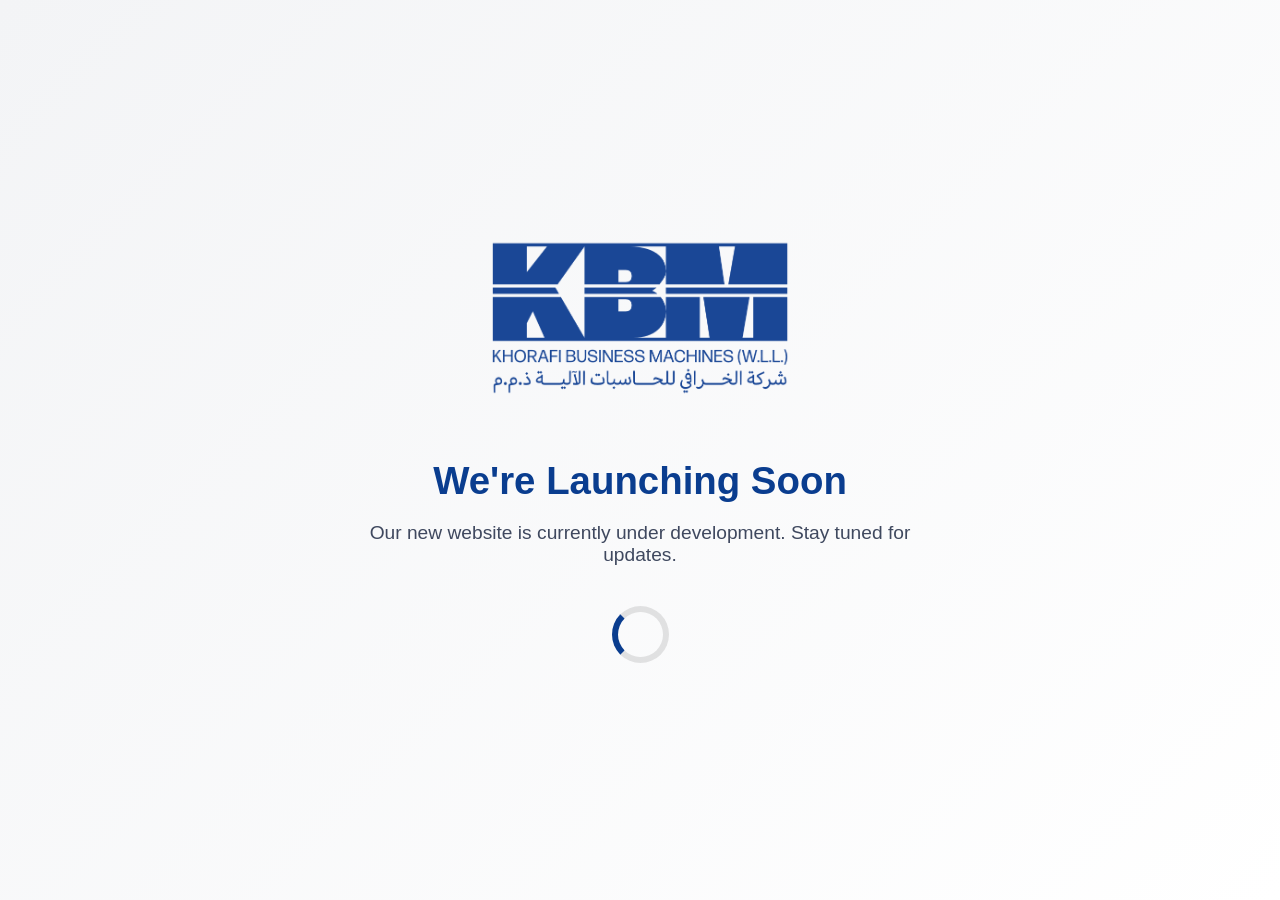
==== index.html @ fe4325ec "Add files via upload" ====
<!DOCTYPE html>
<html lang="en">
<head>
    <meta charset="UTF-8" />
    <meta name="viewport" content="width=device-width, initial-scale=1.0" />
    <title>Coming Soon | Khorafi Business Machines (W.L.L.)</title>

    <style>
        body {
            margin: 0;
            font-family: "Segoe UI", Tahoma, Geneva, Verdana, sans-serif;
            background: linear-gradient(135deg, #f3f4f6, #ffffff);
            display: flex;
            justify-content: center;
            align-items: center;
            height: 100vh;
            color: #1f2a44;
            text-align: center;
        }

        .container {
            max-width: 600px;
            padding: 20px;
        }

        img.logo {
            width:300px; 
			height:auto;
            margin-bottom: 30px;
        }

        h1 {
            font-size: 2.4rem;
            margin-bottom: 10px;
            font-weight: 700;
            color: #0a3d8f; /* Matches logo blue */
        }

        p {
            font-size: 1.2rem;
            opacity: 0.85;
            margin-bottom: 40px;
        }

        .loader {
            border: 6px solid rgba(0,0,0,0.1);
            border-left-color: #0a3d8f;
            border-radius: 50%;
            width: 45px;
            height: 45px;
            margin: 0 auto;
            animation: spin 1s linear infinite;
        }

        @keyframes spin {
            to { transform: rotate(360deg); }
        }
    </style>
</head>

<body>
    <div class="container">
        <img src="Logo-khorafi-blue.png" width="300" class="logo" alt="KBM Logo" />

        <h1>We're Launching Soon</h1>
        <p>Our new website is currently under development. Stay tuned for updates.</p>

        <div class="loader"></div>
    </div>
</body>
</html>
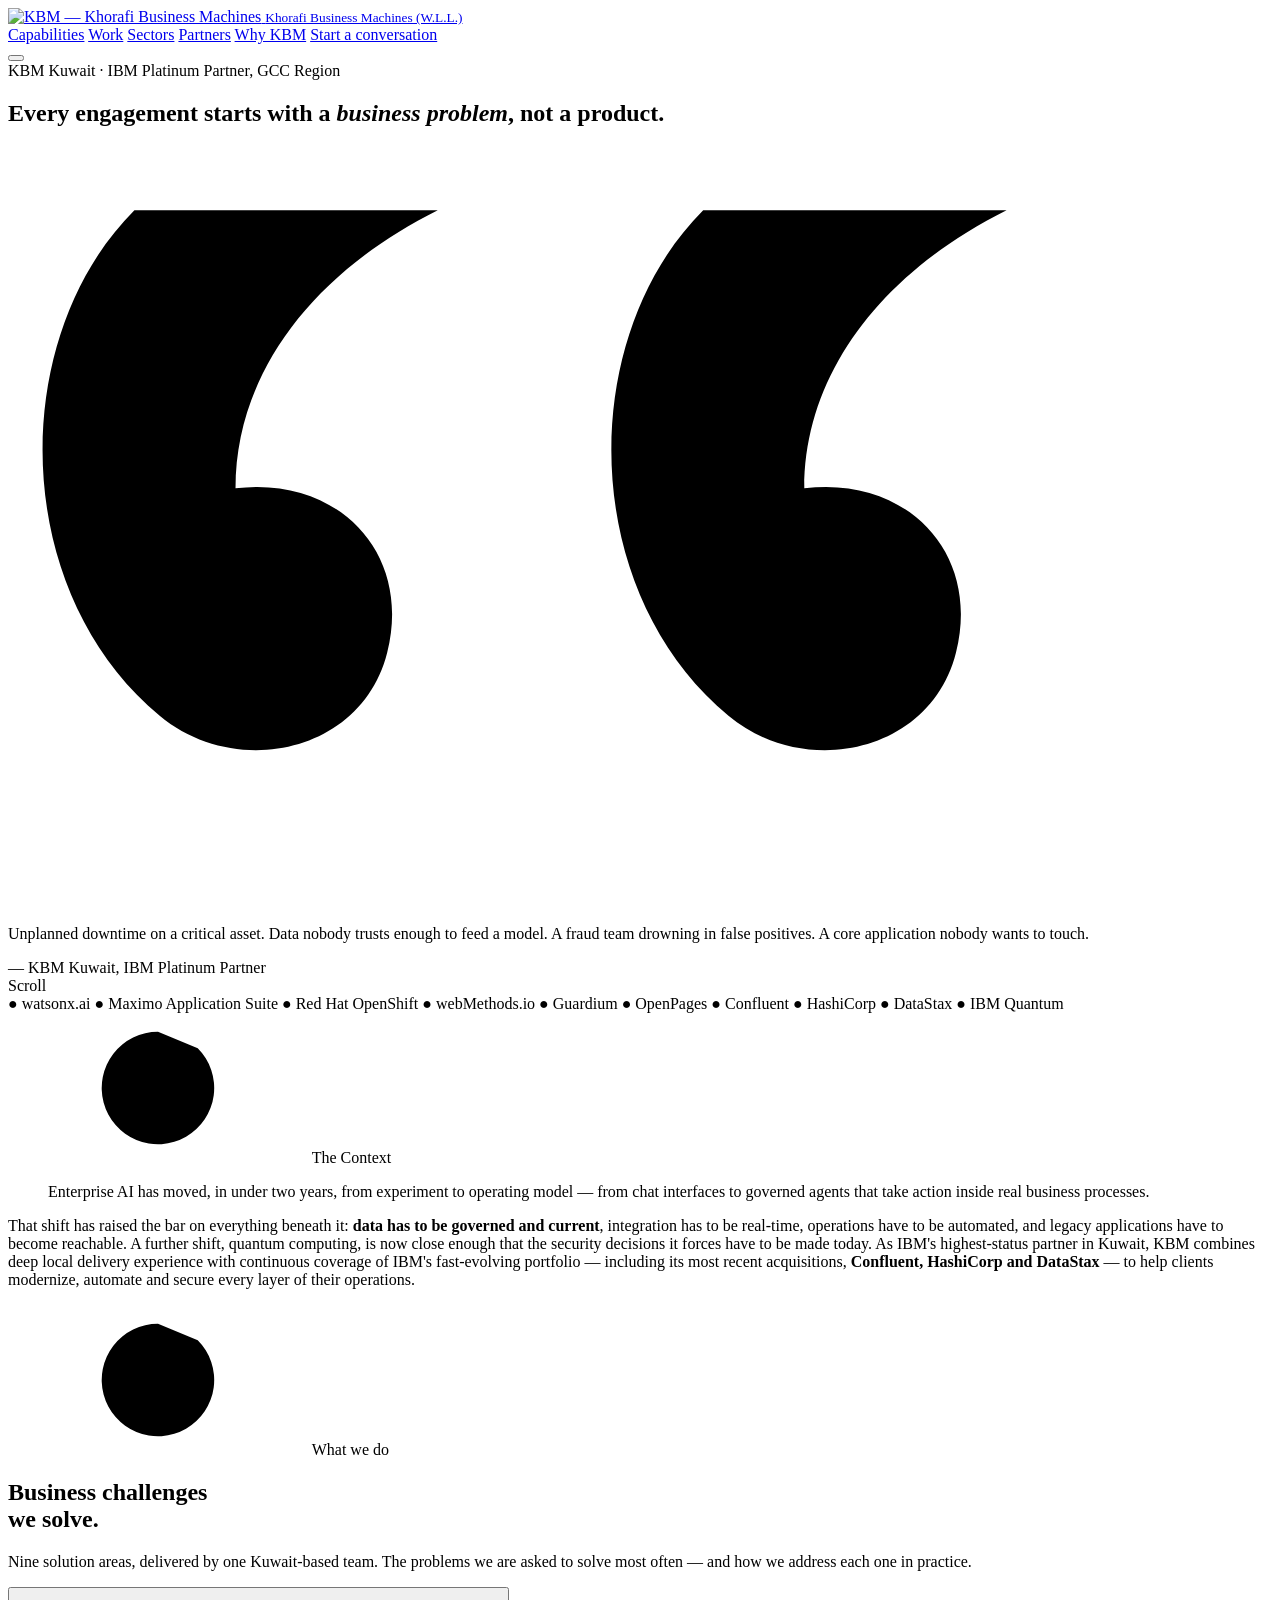
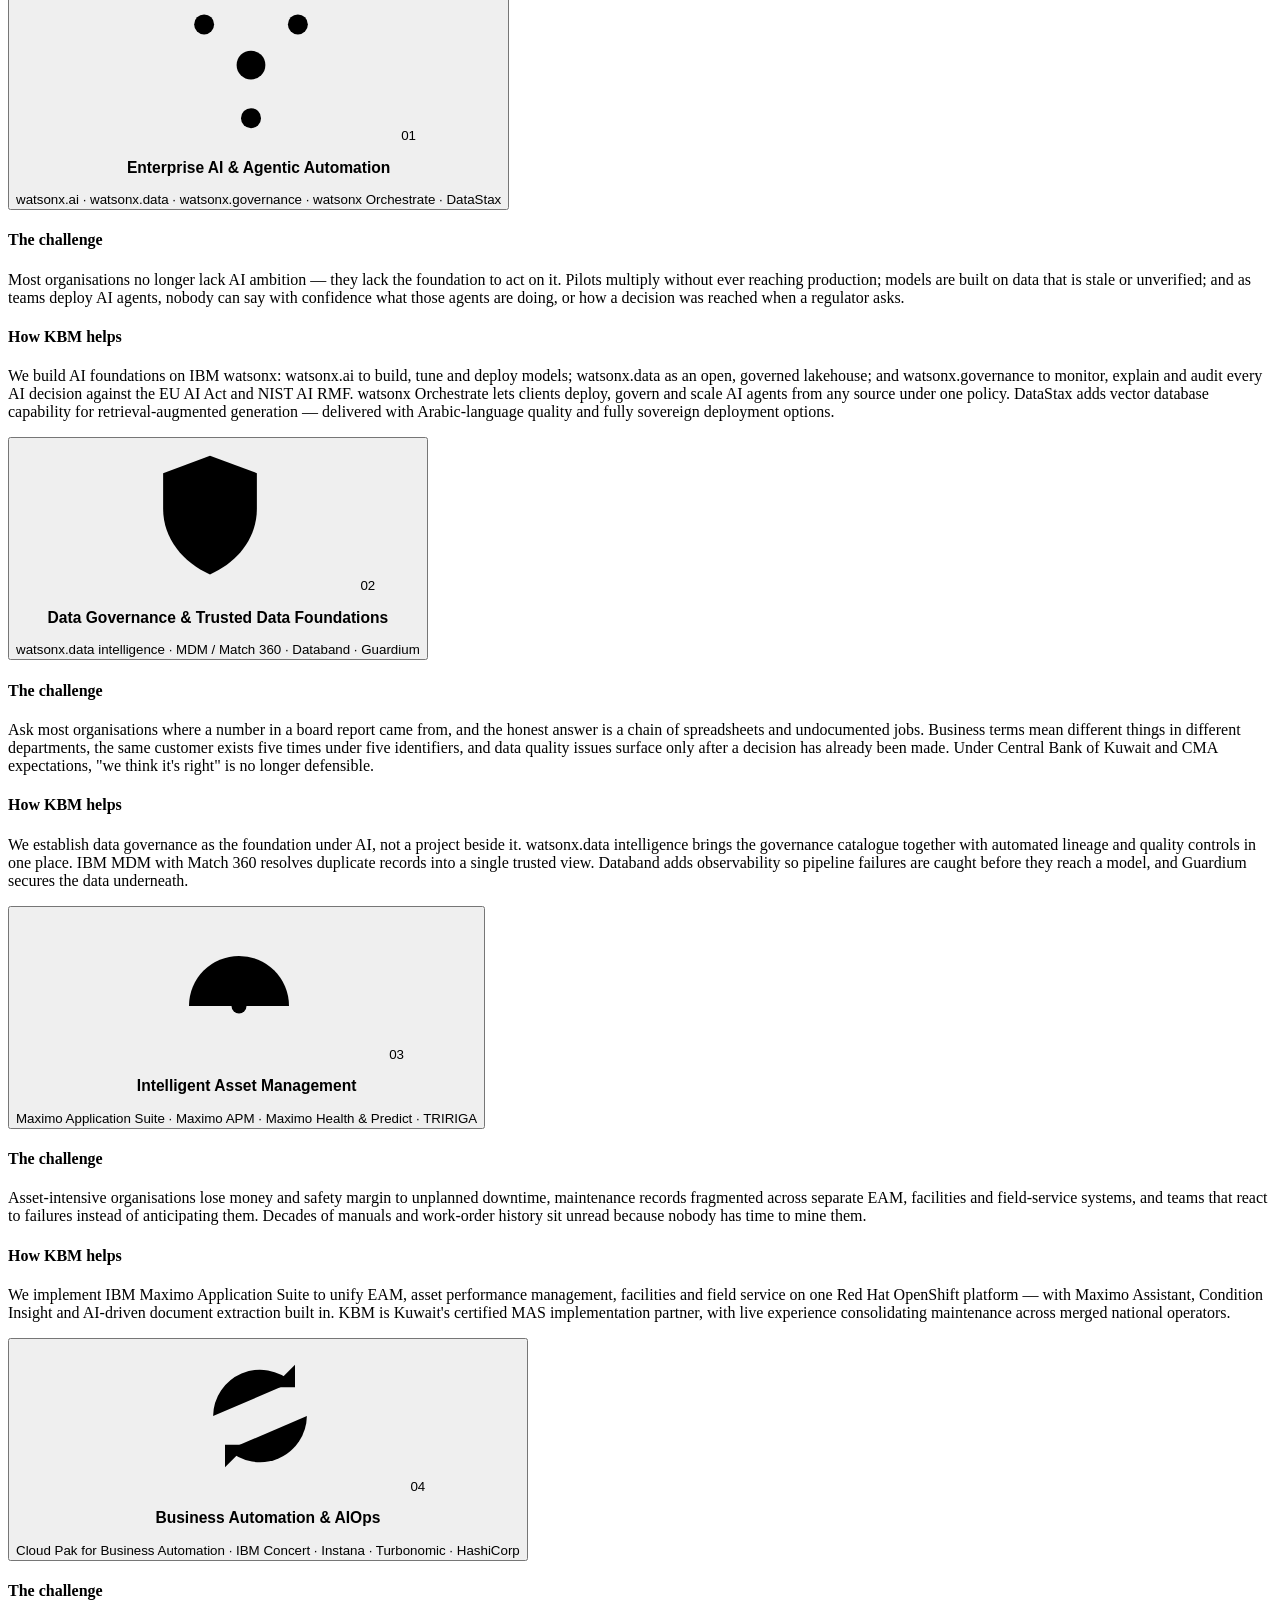
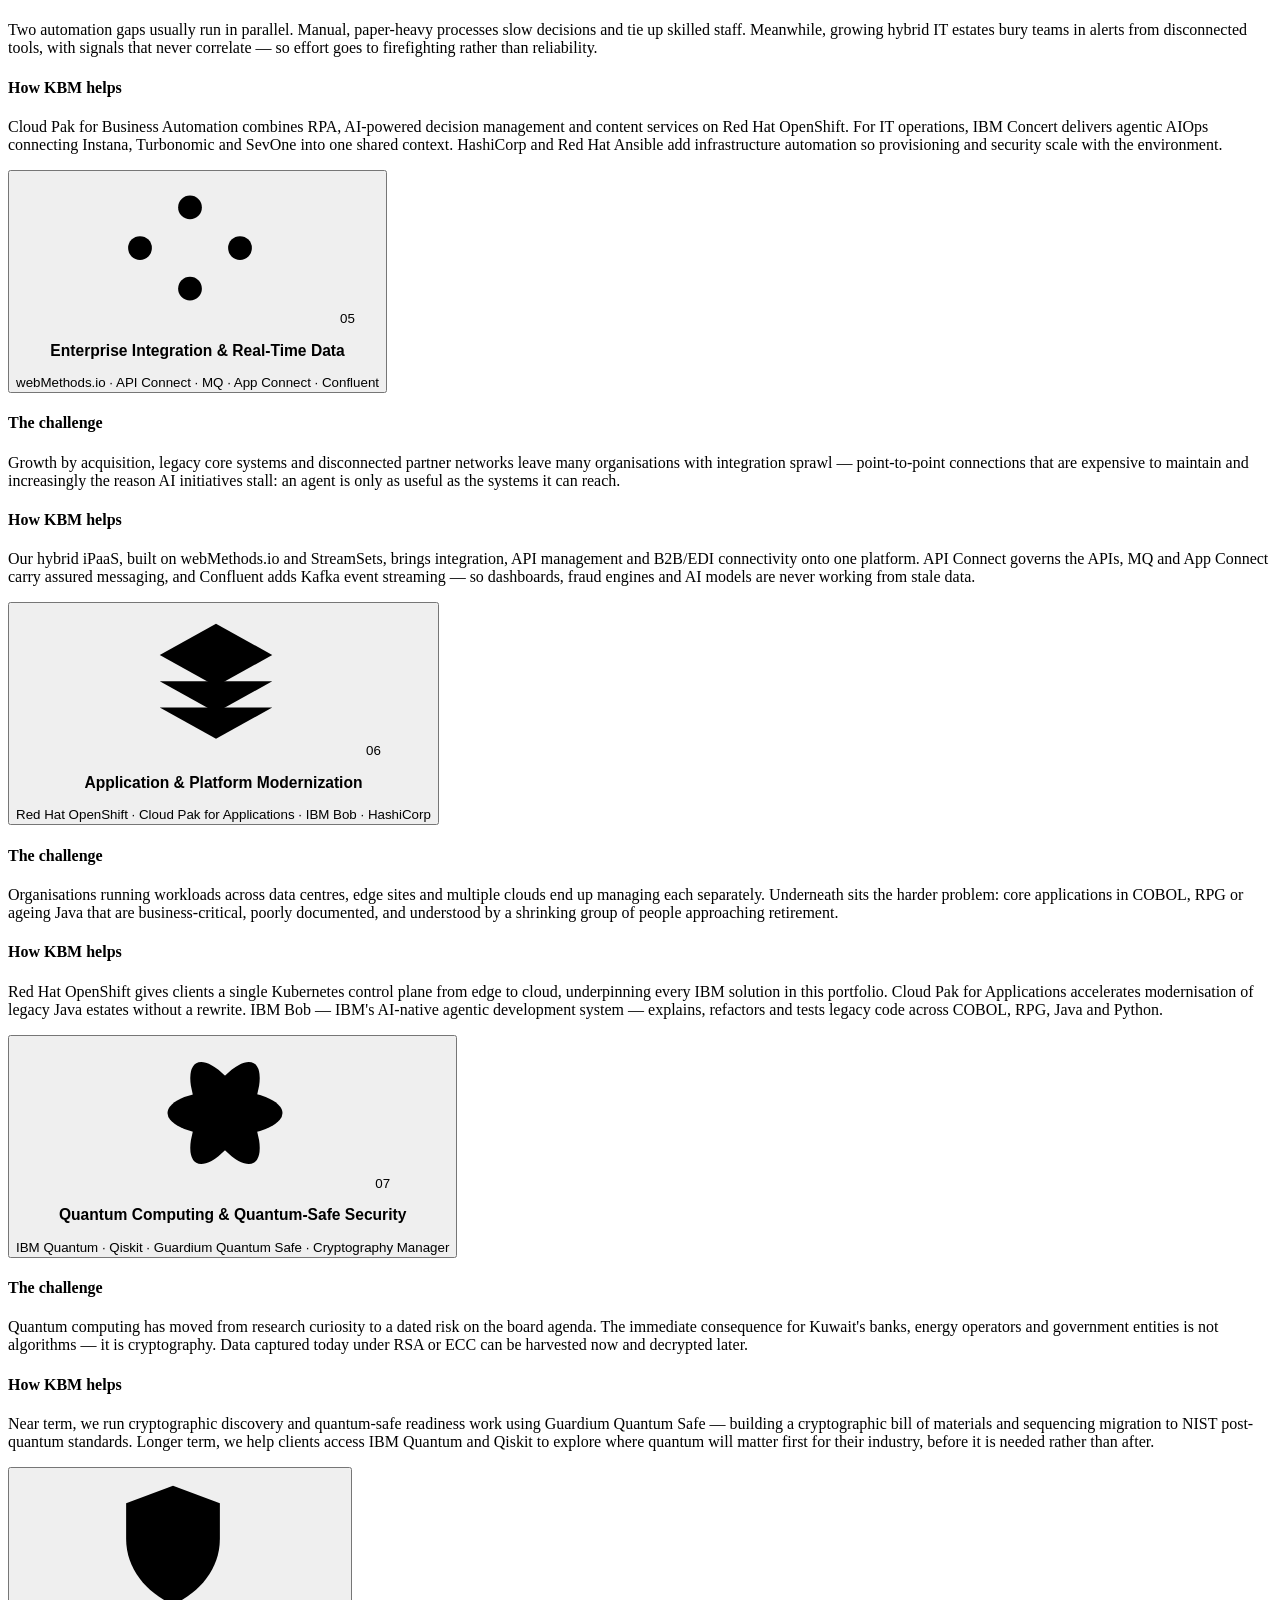
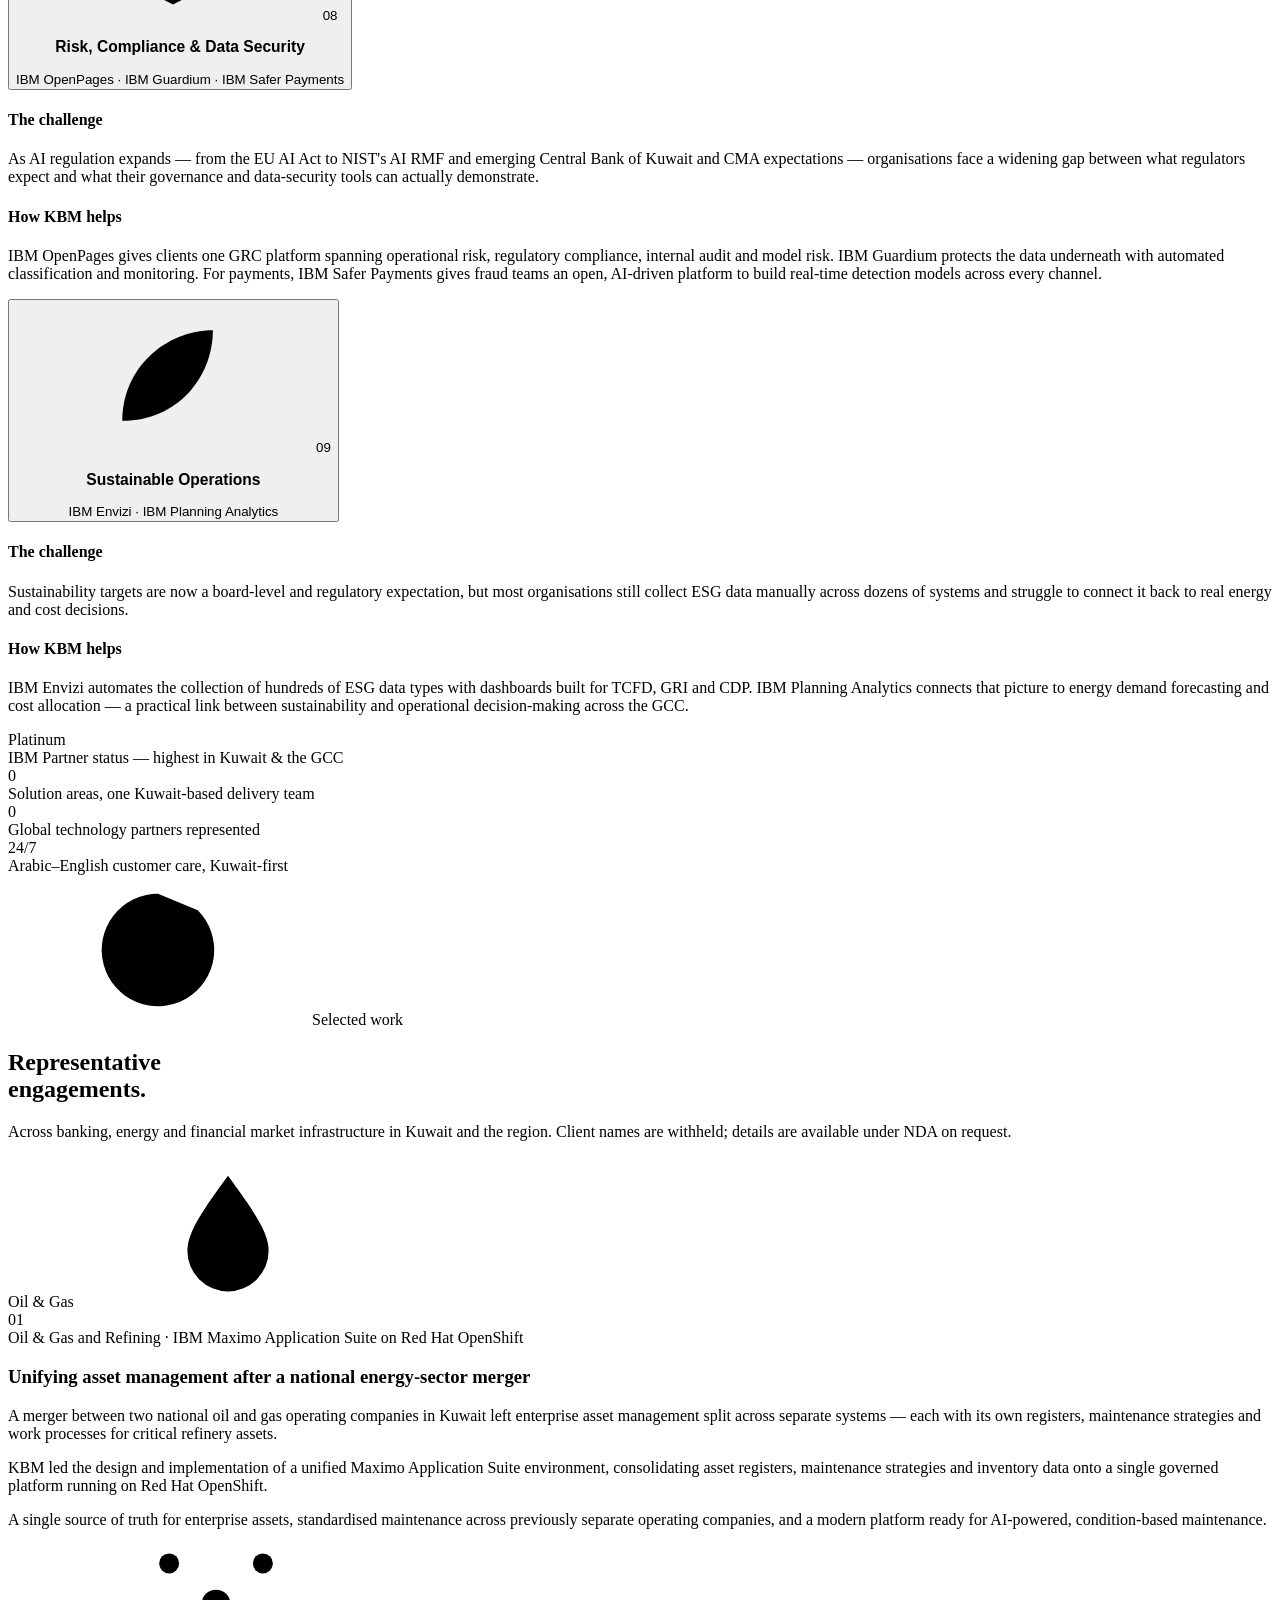
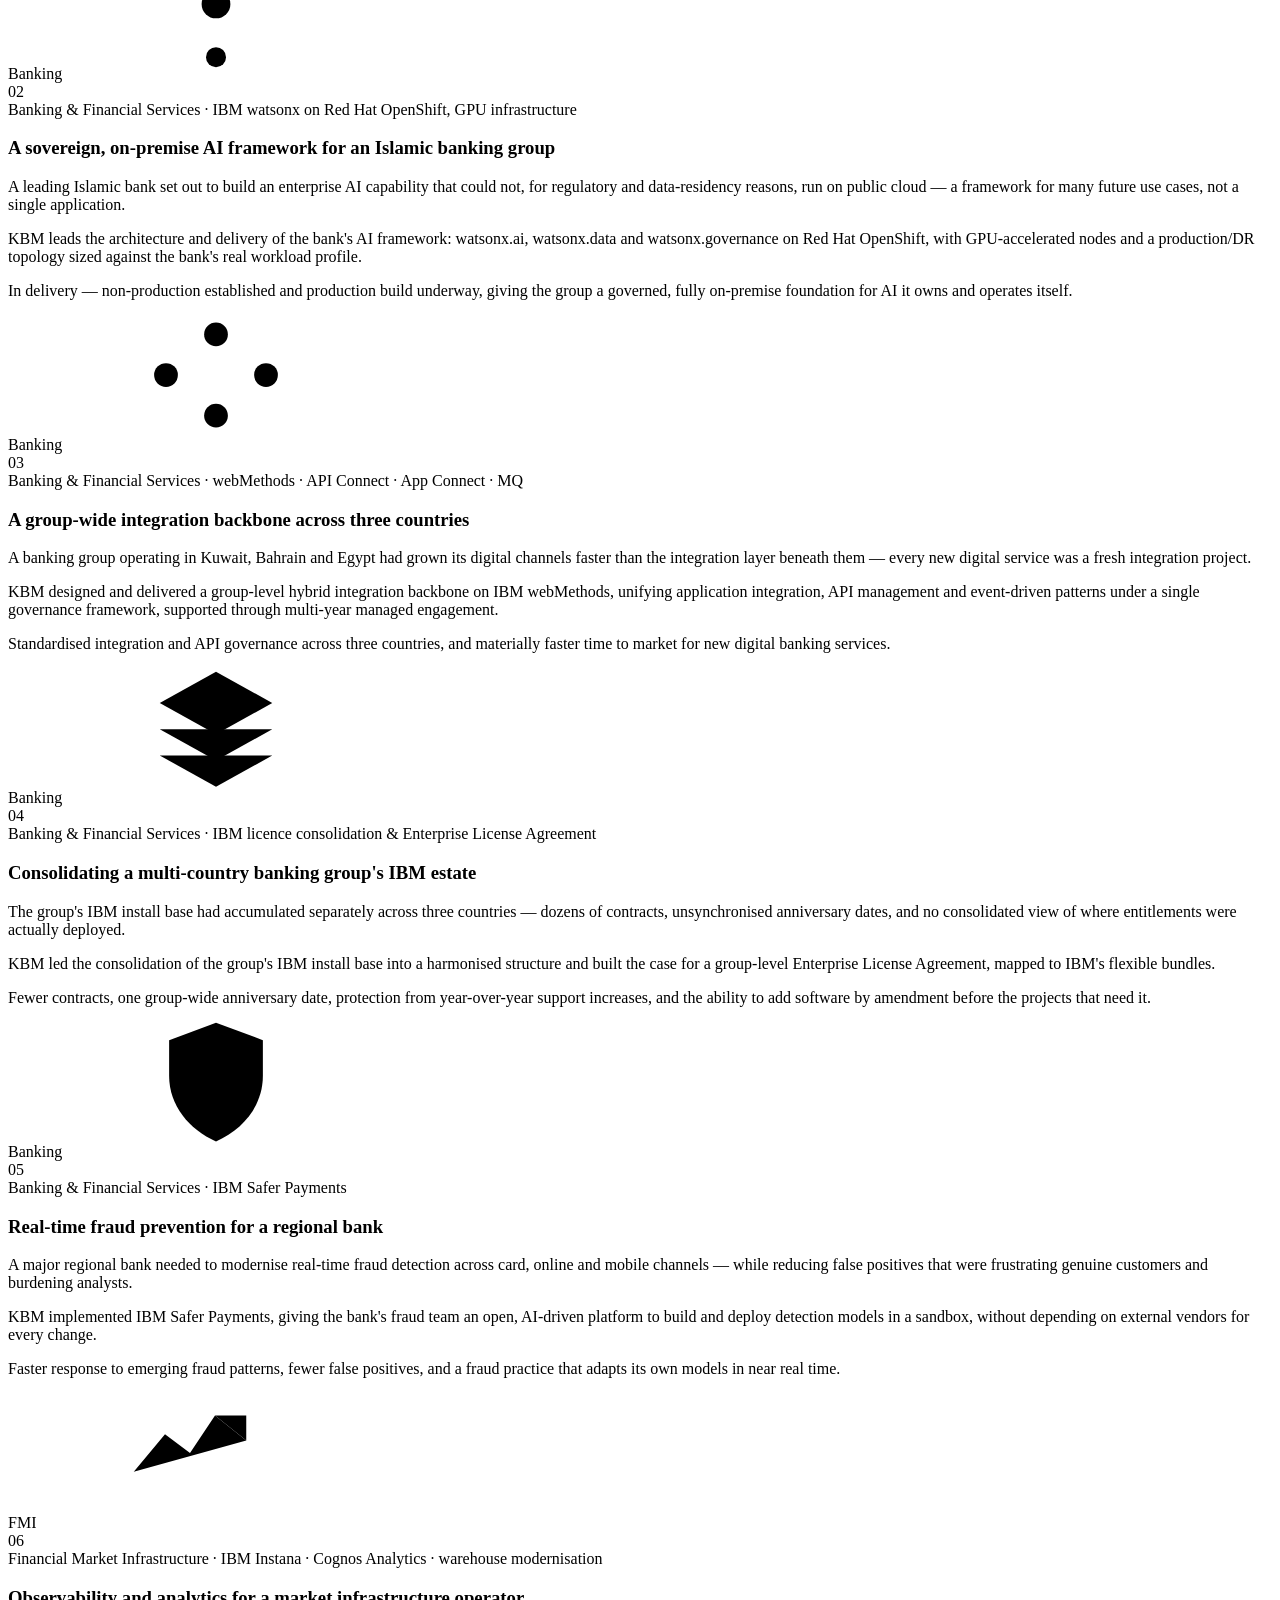
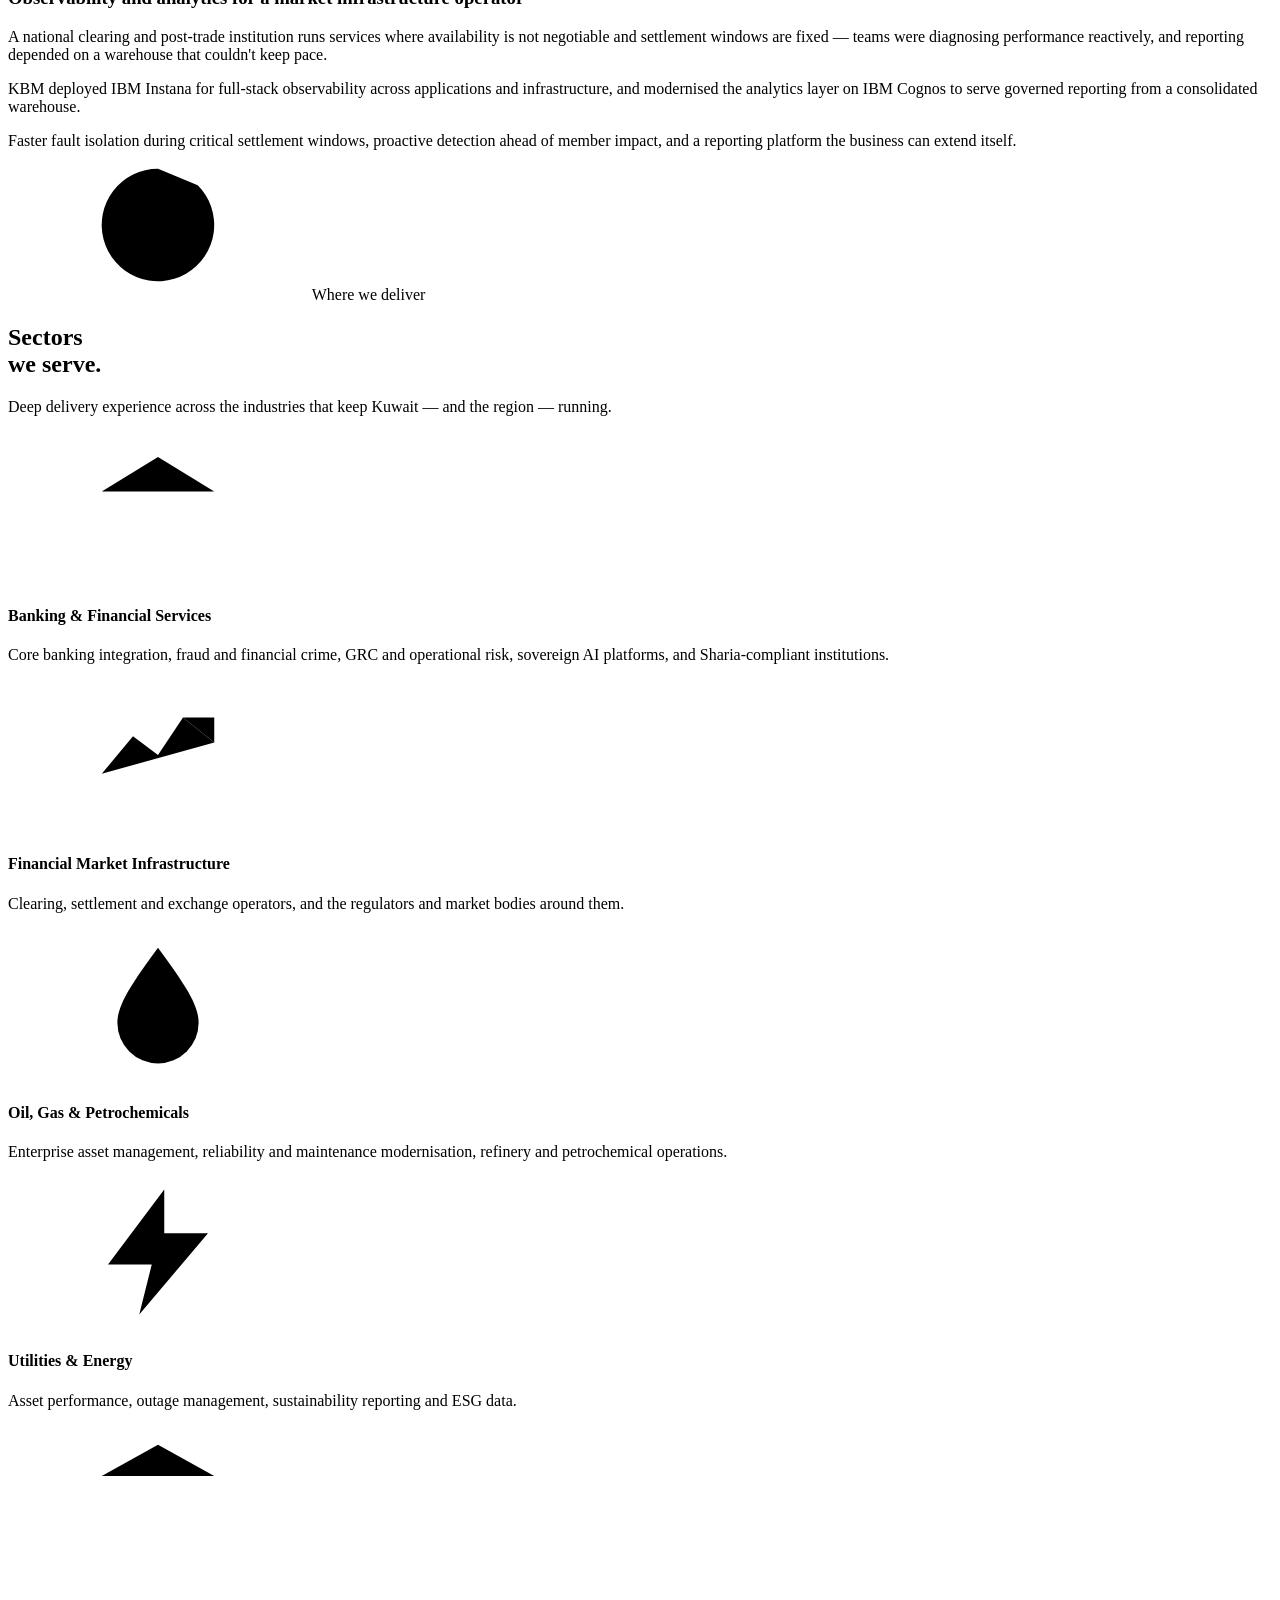
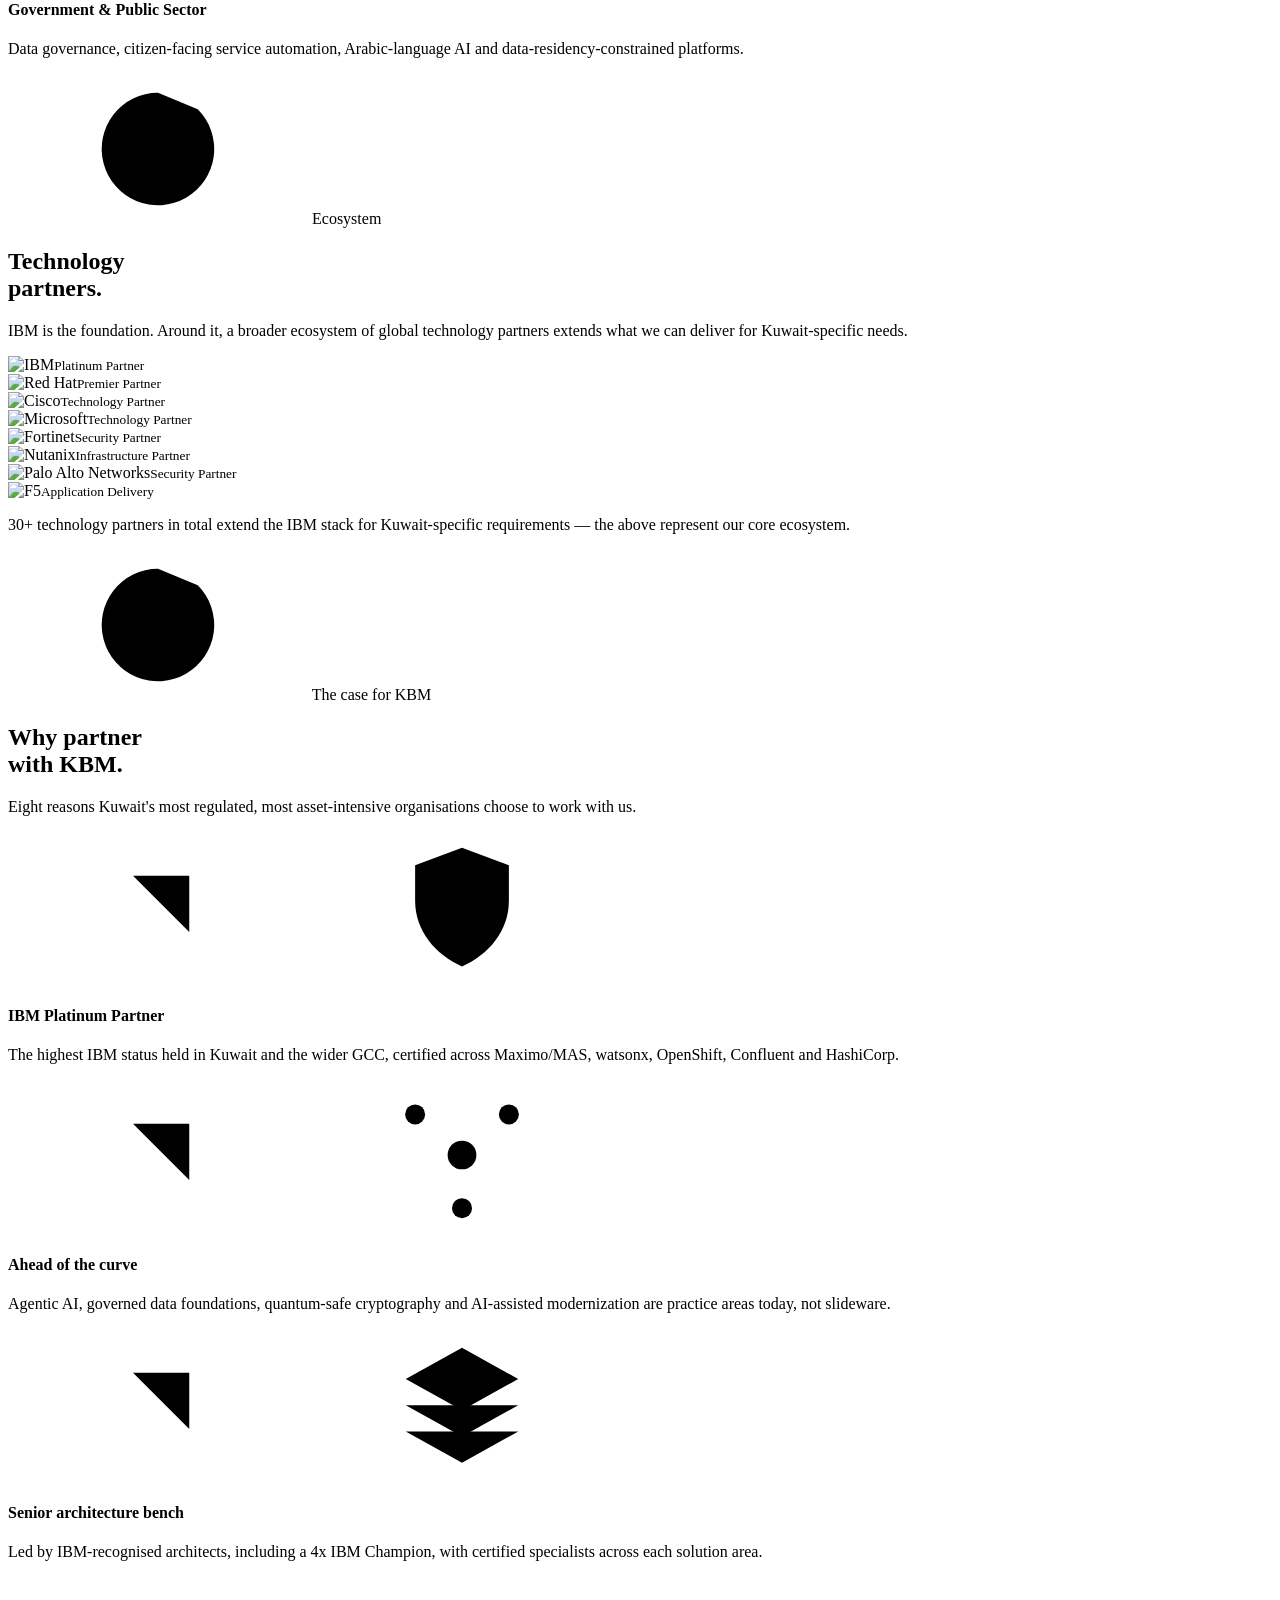
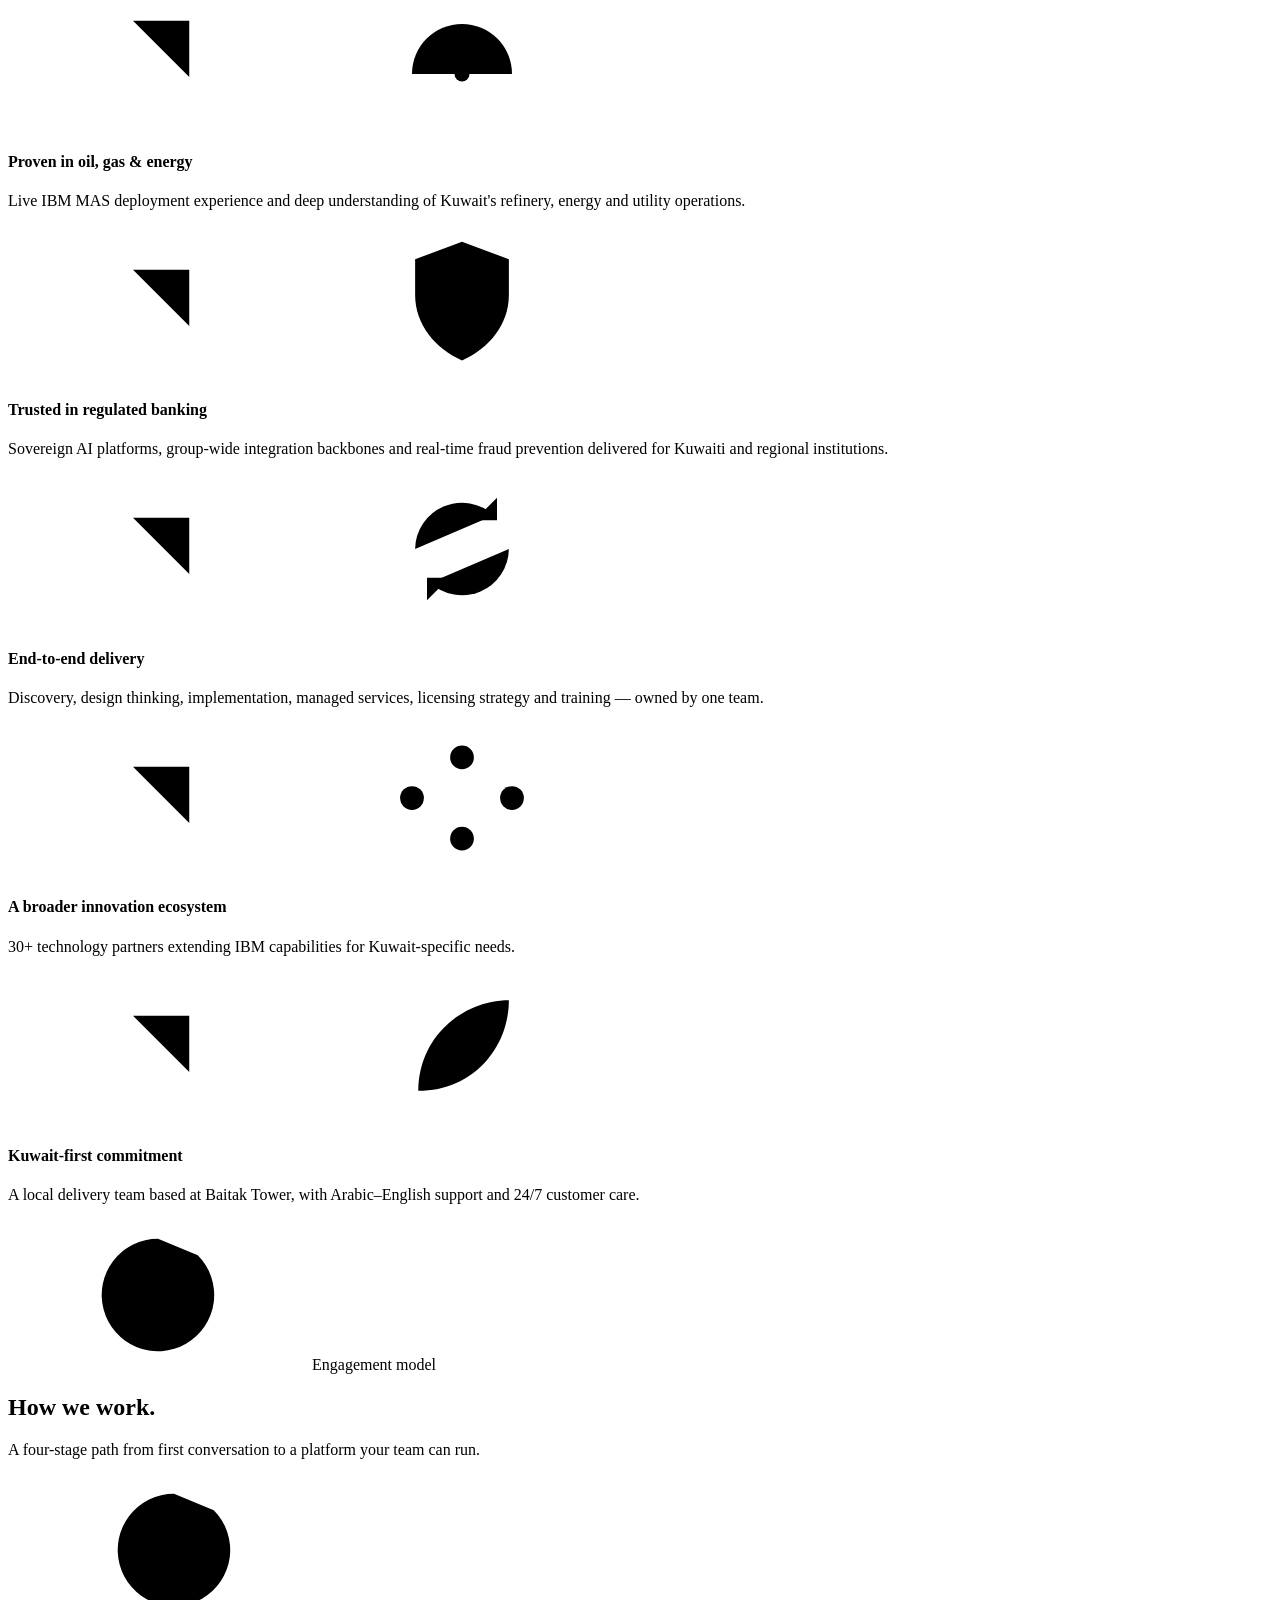
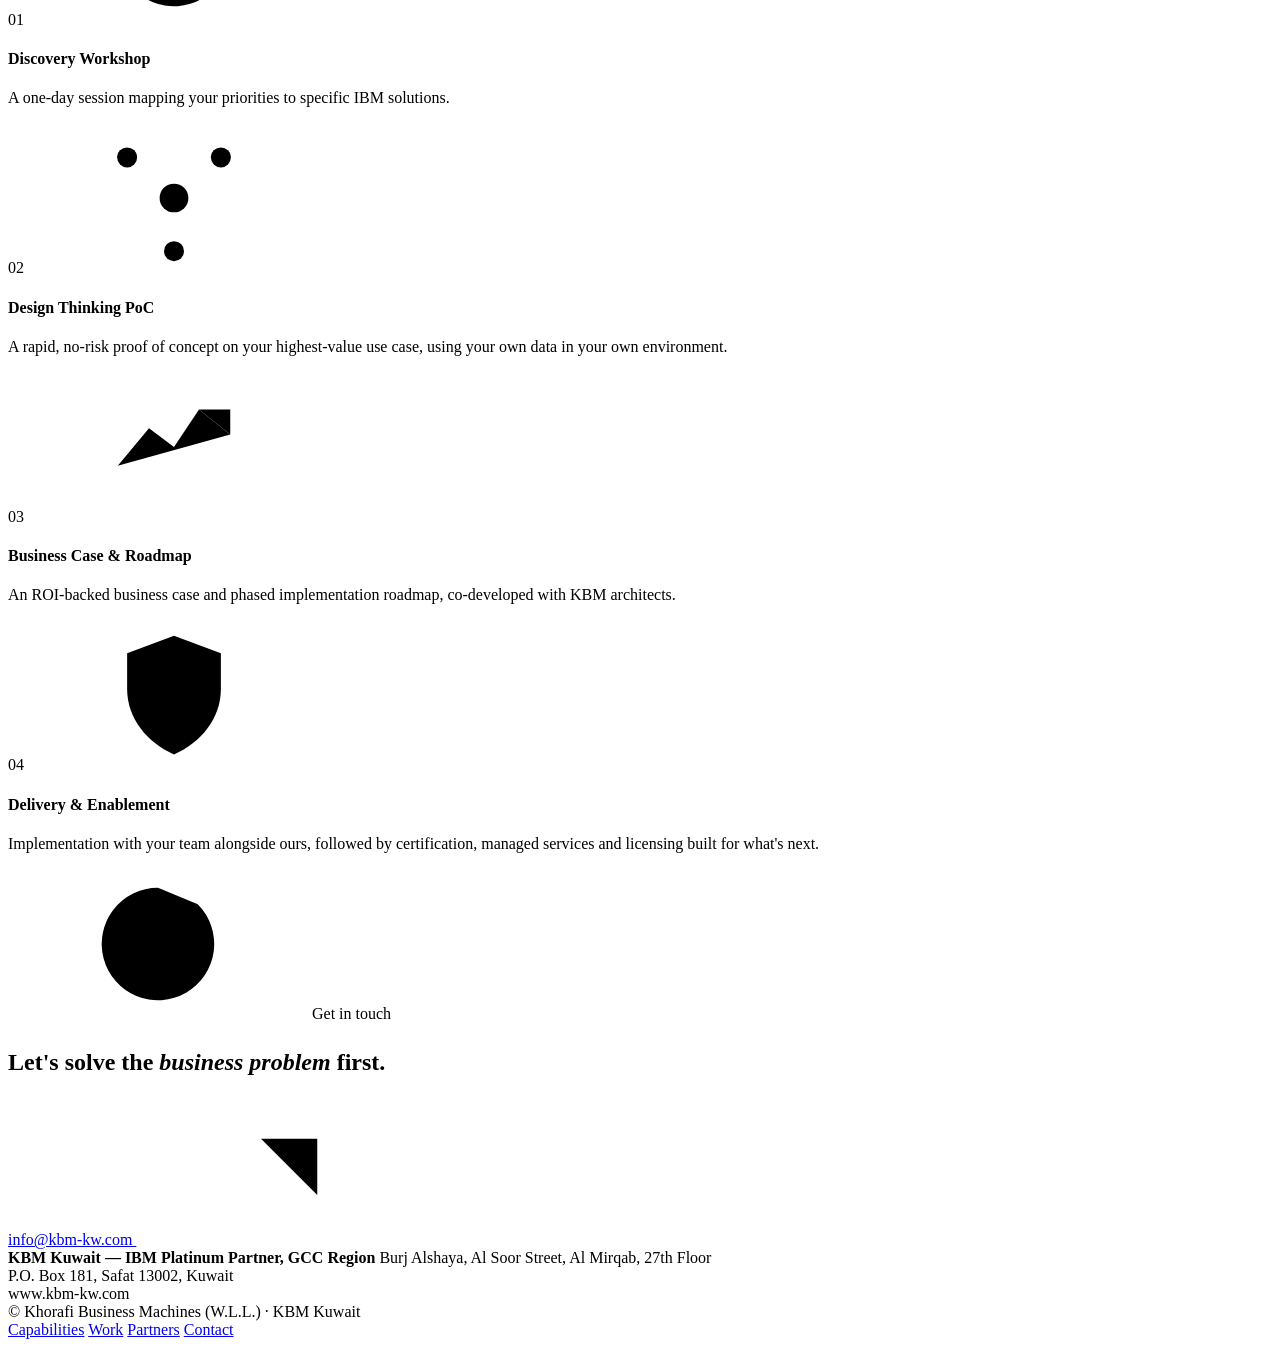
==== commit 6658ecc6: "Add files via upload" ====
--- a/index.html
+++ b/index.html
@@ -1,72 +1,744 @@
-
-<!DOCTYPE html>
-<html lang="en">
-<head>
-    <meta charset="UTF-8" />
-    <meta name="viewport" content="width=device-width, initial-scale=1.0" />
-    <title>Coming Soon | Khorafi Business Machines (W.L.L.)</title>
-
-    <style>
-        body {
-            margin: 0;
-            font-family: "Segoe UI", Tahoma, Geneva, Verdana, sans-serif;
-            background: linear-gradient(135deg, #f3f4f6, #ffffff);
-            display: flex;
-            justify-content: center;
-            align-items: center;
-            height: 100vh;
-            color: #1f2a44;
-            text-align: center;
-        }
-
-        .container {
-            max-width: 600px;
-            padding: 20px;
-        }
-
-        img.logo {
-            width:300px; 
-			height:auto;
-            margin-bottom: 30px;
-        }
-
-        h1 {
-            font-size: 2.4rem;
-            margin-bottom: 10px;
-            font-weight: 700;
-            color: #0a3d8f; /* Matches logo blue */
-        }
-
-        p {
-            font-size: 1.2rem;
-            opacity: 0.85;
-            margin-bottom: 40px;
-        }
-
-        .loader {
-            border: 6px solid rgba(0,0,0,0.1);
-            border-left-color: #0a3d8f;
-            border-radius: 50%;
-            width: 45px;
-            height: 45px;
-            margin: 0 auto;
-            animation: spin 1s linear infinite;
-        }
-
-        @keyframes spin {
-            to { transform: rotate(360deg); }
-        }
-    </style>
-</head>
-
-<body>
-    <div class="container">
-        <img src="Logo-khorafi-blue.png" width="300" class="logo" alt="KBM Logo" />
-
-        <h1>We're Launching Soon</h1>
-        <p>Our new website is currently under development. Stay tuned for updates.</p>
-
-        <div class="loader"></div>
-    </div>
-</body>
-</html>
+<!DOCTYPE html>
+<html lang="en">
+<head>
+<meta charset="UTF-8">
+<meta name="viewport" content="width=device-width, initial-scale=1.0">
+<title>KBM Kuwait — IBM Software Solutions</title>
+<meta name="description" content="KBM Kuwait is IBM's Platinum Partner in the GCC — delivering Agentic AI, governed data, intelligent asset management, automation, integration, modernization and quantum-safe security.">
+<link rel="icon" href="data:image/svg+xml,<svg xmlns=%22http://www.w3.org/2000/svg%22 viewBox=%220 0 100 100%22><rect width=%22100%22 height=%22100%22 fill=%22%2312336F%22/><text x=%2250%22 y=%2266%22 font-size=%2255%22 text-anchor=%22middle%22 fill=%22%23FFFFFF%22 font-family=%22sans-serif%22 font-weight=%22800%22>K</text></svg>">
+<link rel="stylesheet" href="css/style.css">
+</head>
+<body>
+
+<!-- Reusable icon defs (referenced via <use>) -->
+<svg width="0" height="0" style="position:absolute" aria-hidden="true">
+<defs>
+
+  <symbol id="ic-mark" viewBox="0 0 40 40">
+    <path d="M30.6 9.4 A15 15 0 1 1 20 5" stroke-linecap="butt"/>
+    <path d="M15 20 H25 M20.5 15 L25 20 L20.5 25"/>
+  </symbol>
+
+  <symbol id="ic-arrow-diag" viewBox="0 0 24 24">
+    <line x1="7" y1="17" x2="17" y2="7"/><polyline points="8,7 17,7 17,16"/>
+  </symbol>
+
+  <symbol id="ic-chevron" viewBox="0 0 24 24">
+    <path d="M8 4 L18 12 L8 20"/>
+  </symbol>
+
+  <symbol id="ic-ai" viewBox="0 0 24 24">
+    <circle cx="12" cy="12" r="2.3"/><circle cx="4.5" cy="5.5" r="1.6"/><circle cx="19.5" cy="5.5" r="1.6"/><circle cx="12" cy="20.5" r="1.6"/>
+    <line x1="10.3" y1="10.5" x2="5.8" y2="6.8"/><line x1="13.7" y1="10.5" x2="18.2" y2="6.8"/><line x1="12" y1="14.3" x2="12" y2="18.9"/>
+  </symbol>
+
+  <symbol id="ic-governance" viewBox="0 0 24 24">
+    <path d="M12 2.5 L19.5 5.3 V11 C19.5 15.8 16.3 19.6 12 21.5 C7.7 19.6 4.5 15.8 4.5 11 V5.3 Z"/>
+    <path d="M8.3 12 L10.7 14.4 L15.7 9"/>
+  </symbol>
+
+  <symbol id="ic-assets" viewBox="0 0 24 24">
+    <path d="M4 15.5 A8 8 0 1 1 20 15.5"/><line x1="12" y1="15.5" x2="16" y2="9.5"/><circle cx="12" cy="15.5" r="1.2" fill="currentColor" stroke="none"/>
+  </symbol>
+
+  <symbol id="ic-automation" viewBox="0 0 24 24">
+    <path d="M4.5 12a7.5 7.5 0 0 1 12.6-5.4"/><path d="M19.5 12a7.5 7.5 0 0 1-12.6 5.4"/>
+    <path d="M17.6 3.8 v3.6 h-3.6"/><path d="M6.4 20.2 v-3.6 h3.6"/>
+  </symbol>
+
+  <symbol id="ic-integration" viewBox="0 0 24 24">
+    <circle cx="4" cy="12" r="1.9"/><circle cx="12" cy="5.5" r="1.9"/><circle cx="12" cy="18.5" r="1.9"/><circle cx="20" cy="12" r="1.9"/>
+    <line x1="5.7" y1="11" x2="10.3" y2="6.7"/><line x1="5.7" y1="13" x2="10.3" y2="17.3"/><line x1="13.7" y1="6.7" x2="18.3" y2="11"/><line x1="13.7" y1="17.3" x2="18.3" y2="13"/>
+  </symbol>
+
+  <symbol id="ic-modernization" viewBox="0 0 24 24">
+    <path d="M12 3 L21 8 L12 13 L3 8 Z"/><path d="M3 12.2 L12 17.2 L21 12.2"/><path d="M3 16.4 L12 21.4 L21 16.4"/>
+  </symbol>
+
+  <symbol id="ic-quantum" viewBox="0 0 24 24">
+    <circle cx="12" cy="12" r="1.5" fill="currentColor" stroke="none"/>
+    <ellipse cx="12" cy="12" rx="9.2" ry="3.6"/>
+    <ellipse cx="12" cy="12" rx="9.2" ry="3.6" transform="rotate(60 12 12)"/>
+    <ellipse cx="12" cy="12" rx="9.2" ry="3.6" transform="rotate(120 12 12)"/>
+  </symbol>
+
+  <symbol id="ic-risk" viewBox="0 0 24 24">
+    <path d="M12 2.5 L19.5 5.3 V11 C19.5 15.8 16.3 19.6 12 21.5 C7.7 19.6 4.5 15.8 4.5 11 V5.3 Z"/>
+    <rect x="9.3" y="11.3" width="5.4" height="4.6" rx="1"/><path d="M10.2 11.3 V9.6 a1.8 1.8 0 0 1 3.6 0 v1.7"/>
+  </symbol>
+
+  <symbol id="ic-leaf" viewBox="0 0 24 24">
+    <path d="M5 19 C5 10.5 12 4.5 19.5 4.5 C19.5 12 13.8 19 5 19 Z"/><path d="M5 19 C9 14.8 13 10.8 19.5 4.5"/>
+  </symbol>
+
+  <symbol id="ic-bank" viewBox="0 0 24 24">
+    <path d="M3 9.5 L12 4 L21 9.5"/><line x1="4" y1="9.5" x2="20" y2="9.5"/>
+    <line x1="5.5" y1="9.5" x2="5.5" y2="18"/><line x1="9.5" y1="9.5" x2="9.5" y2="18"/><line x1="14.5" y1="9.5" x2="14.5" y2="18"/><line x1="18.5" y1="9.5" x2="18.5" y2="18"/>
+    <line x1="3.5" y1="20" x2="20.5" y2="20"/>
+  </symbol>
+
+  <symbol id="ic-exchange" viewBox="0 0 24 24">
+    <polyline points="3,15 8,9 12,12 16,6 21,10"/><polyline points="16,6 21,6 21,10"/>
+  </symbol>
+
+  <symbol id="ic-drop" viewBox="0 0 24 24">
+    <path d="M12 3 C16 8.5 18.5 12 18.5 15 a6.5 6.5 0 0 1-13 0 C5.5 12 8 8.5 12 3Z"/>
+  </symbol>
+
+  <symbol id="ic-bolt" viewBox="0 0 24 24">
+    <polygon points="13,2 4,14 11,14 9,22 20,9 13,9"/>
+  </symbol>
+
+  <symbol id="ic-landmark" viewBox="0 0 24 24">
+    <path d="M12 3 L21 8 H3 Z"/><line x1="5" y1="8" x2="5" y2="18"/><line x1="9.5" y1="8" x2="9.5" y2="18"/><line x1="14.5" y1="8" x2="14.5" y2="18"/><line x1="19" y1="8" x2="19" y2="18"/>
+    <line x1="3" y1="20" x2="21" y2="20"/>
+  </symbol>
+
+</defs>
+</svg>
+
+<!-- ================= HEADER ================= -->
+<header class="site-header" id="siteHeader">
+  <div class="wrap">
+    <a href="#top" class="brand">
+      <img src="assets/kbm-logo-white.png" alt="KBM — Khorafi Business Machines">
+      <span><small>Khorafi Business Machines (W.L.L.)</small></span>
+    </a>
+    <nav class="nav-primary" id="navPrimary">
+      <a href="#capabilities">Capabilities</a>
+      <a href="#work">Work</a>
+      <a href="#sectors">Sectors</a>
+      <a href="#partners">Partners</a>
+      <a href="#why">Why KBM</a>
+      <a href="#contact" class="nav-cta">Start a conversation</a>
+    </nav>
+    <button class="nav-toggle" id="navToggle" aria-label="Toggle menu">
+      <span></span><span></span><span></span>
+    </button>
+  </div>
+</header>
+
+<!-- ================= HERO ================= -->
+<section class="hero bg-stripes" id="top">
+  <div class="edge-stripes" aria-hidden="true"><span class="l1"></span><span class="l2"></span><span class="r1"></span><span class="r2"></span><span class="r3"></span><span class="r4"></span></div>
+  <div class="hairlines" aria-hidden="true"><span></span><span></span><span></span></div>
+  <div class="dot-cluster" aria-hidden="true">
+    <span></span><span></span><span></span><span></span>
+    <span></span><span></span><span></span><span class="blank"></span>
+    <span></span><span></span><span class="blank"></span><span class="blank"></span>
+  </div>
+
+  <div class="wrap">
+    <div class="hero-top">
+      <div class="hero-tag">KBM Kuwait · IBM Platinum Partner, GCC Region</div>
+    </div>
+
+    <h1 class="hero-headline">
+      Every engagement starts with a <em>business problem</em>, not a product.
+    </h1>
+
+    <div class="hero-bottom">
+      <div class="pull-quote" data-reveal>
+        <svg class="quote-mark" viewBox="0 0 100 60" fill="currentColor"><path d="M10 5 C0 15 0 35 12 45 C18 50 28 48 30 40 C32 32 26 26 18 27 C18 18 24 10 34 5 Z"/><path d="M55 5 C45 15 45 35 57 45 C63 50 73 48 75 40 C77 32 71 26 63 27 C63 18 69 10 79 5 Z"/></svg>
+        <p>Unplanned downtime on a critical asset. Data nobody trusts enough to feed a model. A fraud team drowning in false positives. A core application nobody wants to touch.</p>
+        <div class="pull-quote-foot">
+          <span class="rule-short"></span>
+          <div class="attribution">— KBM Kuwait, IBM Platinum Partner</div>
+        </div>
+      </div>
+    </div>
+  </div>
+
+  <div class="scroll-cue"><span class="line"></span> Scroll</div>
+</section>
+
+<!-- ================= TECH MARQUEE ================= -->
+<div class="marquee" aria-hidden="true">
+  <div class="marquee-track" id="marqueeTrack">
+    <span class="marquee-item"><span class="dot">●</span> watsonx.ai <span class="dot">●</span> Maximo Application Suite <span class="dot">●</span> Red Hat OpenShift <span class="dot">●</span> webMethods.io <span class="dot">●</span> Guardium <span class="dot">●</span> OpenPages <span class="dot">●</span> Confluent <span class="dot">●</span> HashiCorp <span class="dot">●</span> DataStax <span class="dot">●</span> IBM Quantum</span>
+  </div>
+</div>
+
+<!-- ================= MANIFESTO ================= -->
+<section class="manifesto section--line-top">
+  <div class="wrap">
+    <div class="label-col">
+      <div class="eyebrow"><span class="mark"><svg><use href="#ic-mark"/></svg></span> The Context</div>
+    </div>
+    <div>
+      <blockquote>Enterprise AI has moved, in under two years, from experiment to operating model — from chat interfaces to governed agents that take action inside real business processes.</blockquote>
+      <p class="support">
+        That shift has raised the bar on everything beneath it: <strong>data has to be governed and current</strong>,
+        integration has to be real-time, operations have to be automated, and legacy applications have to become
+        reachable. A further shift, quantum computing, is now close enough that the security decisions it forces
+        have to be made today. As IBM's highest-status partner in Kuwait, KBM combines deep local delivery
+        experience with continuous coverage of IBM's fast-evolving portfolio — including its most recent
+        acquisitions, <strong>Confluent, HashiCorp and DataStax</strong> — to help clients modernize, automate and
+        secure every layer of their operations.
+      </p>
+    </div>
+  </div>
+</section>
+
+<!-- ================= CAPABILITIES ================= -->
+<section class="section section--line-top" id="capabilities">
+  <div class="wrap">
+    <div class="split">
+    <div class="section-head" data-reveal>
+      <div class="eyebrow"><span class="mark"><svg><use href="#ic-mark"/></svg></span> What we do</div>
+      <h2>Business challenges<br>we solve.</h2>
+      <p class="head-note">Nine solution areas, delivered by one Kuwait-based team. The problems we are asked to solve most often — and how we address each one in practice.</p>
+    </div>
+
+    <div class="split-content">
+    <div class="cap-list" id="capList">
+
+      <div class="cap-item" data-reveal>
+        <button class="cap-trigger">
+          <span class="badge-num"><span class="icon-badge icon-badge--sm"><svg><use href="#ic-ai"/></svg></span><span class="num">01</span></span>
+          <h3>Enterprise AI &amp; Agentic Automation</h3>
+          <span class="stack">watsonx.ai · watsonx.data · watsonx.governance · watsonx Orchestrate · DataStax</span>
+          <span class="plus"></span>
+        </button>
+        <div class="cap-panel"><div class="cap-panel-inner"><div class="cap-body">
+          <div class="col">
+            <div>
+              <h4>The challenge</h4>
+              <p>Most organisations no longer lack AI ambition — they lack the foundation to act on it. Pilots multiply without ever reaching production; models are built on data that is stale or unverified; and as teams deploy AI agents, nobody can say with confidence what those agents are doing, or how a decision was reached when a regulator asks.</p>
+            </div>
+            <div>
+              <h4>How KBM helps</h4>
+              <p>We build AI foundations on IBM watsonx: watsonx.ai to build, tune and deploy models; watsonx.data as an open, governed lakehouse; and watsonx.governance to monitor, explain and audit every AI decision against the EU AI Act and NIST AI RMF. watsonx Orchestrate lets clients deploy, govern and scale AI agents from any source under one policy. DataStax adds vector database capability for retrieval-augmented generation — delivered with Arabic-language quality and fully sovereign deployment options.</p>
+            </div>
+          </div>
+        </div></div></div>
+      </div>
+
+      <div class="cap-item" data-reveal>
+        <button class="cap-trigger">
+          <span class="badge-num"><span class="icon-badge icon-badge--sm"><svg><use href="#ic-governance"/></svg></span><span class="num">02</span></span>
+          <h3>Data Governance &amp; Trusted Data Foundations</h3>
+          <span class="stack">watsonx.data intelligence · MDM / Match 360 · Databand · Guardium</span>
+          <span class="plus"></span>
+        </button>
+        <div class="cap-panel"><div class="cap-panel-inner"><div class="cap-body">
+          <div class="col">
+            <div>
+              <h4>The challenge</h4>
+              <p>Ask most organisations where a number in a board report came from, and the honest answer is a chain of spreadsheets and undocumented jobs. Business terms mean different things in different departments, the same customer exists five times under five identifiers, and data quality issues surface only after a decision has already been made. Under Central Bank of Kuwait and CMA expectations, "we think it's right" is no longer defensible.</p>
+            </div>
+            <div>
+              <h4>How KBM helps</h4>
+              <p>We establish data governance as the foundation under AI, not a project beside it. watsonx.data intelligence brings the governance catalogue together with automated lineage and quality controls in one place. IBM MDM with Match 360 resolves duplicate records into a single trusted view. Databand adds observability so pipeline failures are caught before they reach a model, and Guardium secures the data underneath.</p>
+            </div>
+          </div>
+        </div></div></div>
+      </div>
+
+      <div class="cap-item" data-reveal>
+        <button class="cap-trigger">
+          <span class="badge-num"><span class="icon-badge icon-badge--sm"><svg><use href="#ic-assets"/></svg></span><span class="num">03</span></span>
+          <h3>Intelligent Asset Management</h3>
+          <span class="stack">Maximo Application Suite · Maximo APM · Maximo Health &amp; Predict · TRIRIGA</span>
+          <span class="plus"></span>
+        </button>
+        <div class="cap-panel"><div class="cap-panel-inner"><div class="cap-body">
+          <div class="col">
+            <div>
+              <h4>The challenge</h4>
+              <p>Asset-intensive organisations lose money and safety margin to unplanned downtime, maintenance records fragmented across separate EAM, facilities and field-service systems, and teams that react to failures instead of anticipating them. Decades of manuals and work-order history sit unread because nobody has time to mine them.</p>
+            </div>
+            <div>
+              <h4>How KBM helps</h4>
+              <p>We implement IBM Maximo Application Suite to unify EAM, asset performance management, facilities and field service on one Red Hat OpenShift platform — with Maximo Assistant, Condition Insight and AI-driven document extraction built in. KBM is Kuwait's certified MAS implementation partner, with live experience consolidating maintenance across merged national operators.</p>
+            </div>
+          </div>
+        </div></div></div>
+      </div>
+
+      <div class="cap-item" data-reveal>
+        <button class="cap-trigger">
+          <span class="badge-num"><span class="icon-badge icon-badge--sm"><svg><use href="#ic-automation"/></svg></span><span class="num">04</span></span>
+          <h3>Business Automation &amp; AIOps</h3>
+          <span class="stack">Cloud Pak for Business Automation · IBM Concert · Instana · Turbonomic · HashiCorp</span>
+          <span class="plus"></span>
+        </button>
+        <div class="cap-panel"><div class="cap-panel-inner"><div class="cap-body">
+          <div class="col">
+            <div>
+              <h4>The challenge</h4>
+              <p>Two automation gaps usually run in parallel. Manual, paper-heavy processes slow decisions and tie up skilled staff. Meanwhile, growing hybrid IT estates bury teams in alerts from disconnected tools, with signals that never correlate — so effort goes to firefighting rather than reliability.</p>
+            </div>
+            <div>
+              <h4>How KBM helps</h4>
+              <p>Cloud Pak for Business Automation combines RPA, AI-powered decision management and content services on Red Hat OpenShift. For IT operations, IBM Concert delivers agentic AIOps connecting Instana, Turbonomic and SevOne into one shared context. HashiCorp and Red Hat Ansible add infrastructure automation so provisioning and security scale with the environment.</p>
+            </div>
+          </div>
+        </div></div></div>
+      </div>
+
+      <div class="cap-item" data-reveal>
+        <button class="cap-trigger">
+          <span class="badge-num"><span class="icon-badge icon-badge--sm"><svg><use href="#ic-integration"/></svg></span><span class="num">05</span></span>
+          <h3>Enterprise Integration &amp; Real-Time Data</h3>
+          <span class="stack">webMethods.io · API Connect · MQ · App Connect · Confluent</span>
+          <span class="plus"></span>
+        </button>
+        <div class="cap-panel"><div class="cap-panel-inner"><div class="cap-body">
+          <div class="col">
+            <div>
+              <h4>The challenge</h4>
+              <p>Growth by acquisition, legacy core systems and disconnected partner networks leave many organisations with integration sprawl — point-to-point connections that are expensive to maintain and increasingly the reason AI initiatives stall: an agent is only as useful as the systems it can reach.</p>
+            </div>
+            <div>
+              <h4>How KBM helps</h4>
+              <p>Our hybrid iPaaS, built on webMethods.io and StreamSets, brings integration, API management and B2B/EDI connectivity onto one platform. API Connect governs the APIs, MQ and App Connect carry assured messaging, and Confluent adds Kafka event streaming — so dashboards, fraud engines and AI models are never working from stale data.</p>
+            </div>
+          </div>
+        </div></div></div>
+      </div>
+
+      <div class="cap-item" data-reveal>
+        <button class="cap-trigger">
+          <span class="badge-num"><span class="icon-badge icon-badge--sm"><svg><use href="#ic-modernization"/></svg></span><span class="num">06</span></span>
+          <h3>Application &amp; Platform Modernization</h3>
+          <span class="stack">Red Hat OpenShift · Cloud Pak for Applications · IBM Bob · HashiCorp</span>
+          <span class="plus"></span>
+        </button>
+        <div class="cap-panel"><div class="cap-panel-inner"><div class="cap-body">
+          <div class="col">
+            <div>
+              <h4>The challenge</h4>
+              <p>Organisations running workloads across data centres, edge sites and multiple clouds end up managing each separately. Underneath sits the harder problem: core applications in COBOL, RPG or ageing Java that are business-critical, poorly documented, and understood by a shrinking group of people approaching retirement.</p>
+            </div>
+            <div>
+              <h4>How KBM helps</h4>
+              <p>Red Hat OpenShift gives clients a single Kubernetes control plane from edge to cloud, underpinning every IBM solution in this portfolio. Cloud Pak for Applications accelerates modernisation of legacy Java estates without a rewrite. IBM Bob — IBM's AI-native agentic development system — explains, refactors and tests legacy code across COBOL, RPG, Java and Python.</p>
+            </div>
+          </div>
+        </div></div></div>
+      </div>
+
+      <div class="cap-item" data-reveal>
+        <button class="cap-trigger">
+          <span class="badge-num"><span class="icon-badge icon-badge--sm"><svg><use href="#ic-quantum"/></svg></span><span class="num">07</span></span>
+          <h3>Quantum Computing &amp; Quantum-Safe Security</h3>
+          <span class="stack">IBM Quantum · Qiskit · Guardium Quantum Safe · Cryptography Manager</span>
+          <span class="plus"></span>
+        </button>
+        <div class="cap-panel"><div class="cap-panel-inner"><div class="cap-body">
+          <div class="col">
+            <div>
+              <h4>The challenge</h4>
+              <p>Quantum computing has moved from research curiosity to a dated risk on the board agenda. The immediate consequence for Kuwait's banks, energy operators and government entities is not algorithms — it is cryptography. Data captured today under RSA or ECC can be harvested now and decrypted later.</p>
+            </div>
+            <div>
+              <h4>How KBM helps</h4>
+              <p>Near term, we run cryptographic discovery and quantum-safe readiness work using Guardium Quantum Safe — building a cryptographic bill of materials and sequencing migration to NIST post-quantum standards. Longer term, we help clients access IBM Quantum and Qiskit to explore where quantum will matter first for their industry, before it is needed rather than after.</p>
+            </div>
+          </div>
+        </div></div></div>
+      </div>
+
+      <div class="cap-item" data-reveal>
+        <button class="cap-trigger">
+          <span class="badge-num"><span class="icon-badge icon-badge--sm"><svg><use href="#ic-risk"/></svg></span><span class="num">08</span></span>
+          <h3>Risk, Compliance &amp; Data Security</h3>
+          <span class="stack">IBM OpenPages · IBM Guardium · IBM Safer Payments</span>
+          <span class="plus"></span>
+        </button>
+        <div class="cap-panel"><div class="cap-panel-inner"><div class="cap-body">
+          <div class="col">
+            <div>
+              <h4>The challenge</h4>
+              <p>As AI regulation expands — from the EU AI Act to NIST's AI RMF and emerging Central Bank of Kuwait and CMA expectations — organisations face a widening gap between what regulators expect and what their governance and data-security tools can actually demonstrate.</p>
+            </div>
+            <div>
+              <h4>How KBM helps</h4>
+              <p>IBM OpenPages gives clients one GRC platform spanning operational risk, regulatory compliance, internal audit and model risk. IBM Guardium protects the data underneath with automated classification and monitoring. For payments, IBM Safer Payments gives fraud teams an open, AI-driven platform to build real-time detection models across every channel.</p>
+            </div>
+          </div>
+        </div></div></div>
+      </div>
+
+      <div class="cap-item" data-reveal>
+        <button class="cap-trigger">
+          <span class="badge-num"><span class="icon-badge icon-badge--sm"><svg><use href="#ic-leaf"/></svg></span><span class="num">09</span></span>
+          <h3>Sustainable Operations</h3>
+          <span class="stack">IBM Envizi · IBM Planning Analytics</span>
+          <span class="plus"></span>
+        </button>
+        <div class="cap-panel"><div class="cap-panel-inner"><div class="cap-body">
+          <div class="col">
+            <div>
+              <h4>The challenge</h4>
+              <p>Sustainability targets are now a board-level and regulatory expectation, but most organisations still collect ESG data manually across dozens of systems and struggle to connect it back to real energy and cost decisions.</p>
+            </div>
+            <div>
+              <h4>How KBM helps</h4>
+              <p>IBM Envizi automates the collection of hundreds of ESG data types with dashboards built for TCFD, GRI and CDP. IBM Planning Analytics connects that picture to energy demand forecasting and cost allocation — a practical link between sustainability and operational decision-making across the GCC.</p>
+            </div>
+          </div>
+        </div></div></div>
+      </div>
+
+    </div>
+    </div>
+    </div>
+  </div>
+</section>
+
+<!-- ================= STAT STRIP ================= -->
+<div class="stat-strip bg-stripes-deep">
+  <div class="dot-cluster" aria-hidden="true">
+    <span></span><span></span><span></span><span></span>
+    <span></span><span></span><span></span><span class="blank"></span>
+    <span></span><span></span><span class="blank"></span><span class="blank"></span>
+  </div>
+  <div class="wrap">
+    <div class="stat" data-reveal>
+      <div class="stat-num">Platinum</div>
+      <div class="stat-label">IBM Partner status — highest in Kuwait &amp; the GCC</div>
+    </div>
+    <div class="stat" data-reveal data-reveal-delay="1">
+      <div class="stat-num" data-count="9">0</div>
+      <div class="stat-label">Solution areas, one Kuwait-based delivery team</div>
+    </div>
+    <div class="stat" data-reveal data-reveal-delay="2">
+      <div class="stat-num" data-count="8" data-suffix="+">0</div>
+      <div class="stat-label">Global technology partners represented</div>
+    </div>
+    <div class="stat" data-reveal data-reveal-delay="3">
+      <div class="stat-num">24/7</div>
+      <div class="stat-label">Arabic–English customer care, Kuwait-first</div>
+    </div>
+  </div>
+</div>
+
+<!-- ================= SUCCESS STORIES ================= -->
+<section class="section" id="work">
+  <div class="wrap">
+    <div class="split">
+    <div class="section-head" data-reveal>
+      <div class="eyebrow"><span class="mark"><svg><use href="#ic-mark"/></svg></span> Selected work</div>
+      <h2>Representative<br>engagements.</h2>
+      <p class="head-note">Across banking, energy and financial market infrastructure in Kuwait and the region. Client names are withheld; details are available under NDA on request.</p>
+    </div>
+
+    <div class="split-content">
+    <div class="story" data-reveal>
+      <div class="story-figure bg-stripes">
+        <div class="rings"></div>
+        <span class="fig-tag">Oil &amp; Gas</span>
+        <span class="icon-badge"><svg><use href="#ic-drop"/></svg></span>
+        <div class="dot-cluster"><span></span><span></span><span></span><span></span><span></span><span></span><span></span><span class="blank"></span></div>
+        <span class="fig-index">01</span>
+      </div>
+      <div class="story-content">
+        <div class="sector">Oil &amp; Gas and Refining · IBM Maximo Application Suite on Red Hat OpenShift</div>
+        <h3>Unifying asset management after a national energy-sector merger</h3>
+        <p>A merger between two national oil and gas operating companies in Kuwait left enterprise asset management split across separate systems — each with its own registers, maintenance strategies and work processes for critical refinery assets.</p>
+        <p>KBM led the design and implementation of a unified Maximo Application Suite environment, consolidating asset registers, maintenance strategies and inventory data onto a single governed platform running on Red Hat OpenShift.</p>
+        <div class="story-outcome">A single source of truth for enterprise assets, standardised maintenance across previously separate operating companies, and a modern platform ready for AI-powered, condition-based maintenance.</div>
+      </div>
+    </div>
+
+    <div class="story" data-reveal>
+      <div class="story-figure bg-stripes">
+        <div class="rings"></div>
+        <span class="fig-tag">Banking</span>
+        <span class="icon-badge"><svg><use href="#ic-ai"/></svg></span>
+        <div class="dot-cluster"><span></span><span></span><span></span><span></span><span></span><span></span><span></span><span class="blank"></span></div>
+        <span class="fig-index">02</span>
+      </div>
+      <div class="story-content">
+        <div class="sector">Banking &amp; Financial Services · IBM watsonx on Red Hat OpenShift, GPU infrastructure</div>
+        <h3>A sovereign, on-premise AI framework for an Islamic banking group</h3>
+        <p>A leading Islamic bank set out to build an enterprise AI capability that could not, for regulatory and data-residency reasons, run on public cloud — a framework for many future use cases, not a single application.</p>
+        <p>KBM leads the architecture and delivery of the bank's AI framework: watsonx.ai, watsonx.data and watsonx.governance on Red Hat OpenShift, with GPU-accelerated nodes and a production/DR topology sized against the bank's real workload profile.</p>
+        <div class="story-outcome">In delivery — non-production established and production build underway, giving the group a governed, fully on-premise foundation for AI it owns and operates itself.</div>
+      </div>
+    </div>
+
+    <div class="story" data-reveal>
+      <div class="story-figure bg-stripes">
+        <div class="rings"></div>
+        <span class="fig-tag">Banking</span>
+        <span class="icon-badge"><svg><use href="#ic-integration"/></svg></span>
+        <div class="dot-cluster"><span></span><span></span><span></span><span></span><span></span><span></span><span></span><span class="blank"></span></div>
+        <span class="fig-index">03</span>
+      </div>
+      <div class="story-content">
+        <div class="sector">Banking &amp; Financial Services · webMethods · API Connect · App Connect · MQ</div>
+        <h3>A group-wide integration backbone across three countries</h3>
+        <p>A banking group operating in Kuwait, Bahrain and Egypt had grown its digital channels faster than the integration layer beneath them — every new digital service was a fresh integration project.</p>
+        <p>KBM designed and delivered a group-level hybrid integration backbone on IBM webMethods, unifying application integration, API management and event-driven patterns under a single governance framework, supported through multi-year managed engagement.</p>
+        <div class="story-outcome">Standardised integration and API governance across three countries, and materially faster time to market for new digital banking services.</div>
+      </div>
+    </div>
+
+    <div class="story" data-reveal>
+      <div class="story-figure bg-stripes">
+        <div class="rings"></div>
+        <span class="fig-tag">Banking</span>
+        <span class="icon-badge"><svg><use href="#ic-modernization"/></svg></span>
+        <div class="dot-cluster"><span></span><span></span><span></span><span></span><span></span><span></span><span></span><span class="blank"></span></div>
+        <span class="fig-index">04</span>
+      </div>
+      <div class="story-content">
+        <div class="sector">Banking &amp; Financial Services · IBM licence consolidation &amp; Enterprise License Agreement</div>
+        <h3>Consolidating a multi-country banking group's IBM estate</h3>
+        <p>The group's IBM install base had accumulated separately across three countries — dozens of contracts, unsynchronised anniversary dates, and no consolidated view of where entitlements were actually deployed.</p>
+        <p>KBM led the consolidation of the group's IBM install base into a harmonised structure and built the case for a group-level Enterprise License Agreement, mapped to IBM's flexible bundles.</p>
+        <div class="story-outcome">Fewer contracts, one group-wide anniversary date, protection from year-over-year support increases, and the ability to add software by amendment before the projects that need it.</div>
+      </div>
+    </div>
+
+    <div class="story" data-reveal>
+      <div class="story-figure bg-stripes">
+        <div class="rings"></div>
+        <span class="fig-tag">Banking</span>
+        <span class="icon-badge"><svg><use href="#ic-risk"/></svg></span>
+        <div class="dot-cluster"><span></span><span></span><span></span><span></span><span></span><span></span><span></span><span class="blank"></span></div>
+        <span class="fig-index">05</span>
+      </div>
+      <div class="story-content">
+        <div class="sector">Banking &amp; Financial Services · IBM Safer Payments</div>
+        <h3>Real-time fraud prevention for a regional bank</h3>
+        <p>A major regional bank needed to modernise real-time fraud detection across card, online and mobile channels — while reducing false positives that were frustrating genuine customers and burdening analysts.</p>
+        <p>KBM implemented IBM Safer Payments, giving the bank's fraud team an open, AI-driven platform to build and deploy detection models in a sandbox, without depending on external vendors for every change.</p>
+        <div class="story-outcome">Faster response to emerging fraud patterns, fewer false positives, and a fraud practice that adapts its own models in near real time.</div>
+      </div>
+    </div>
+
+    <div class="story" data-reveal>
+      <div class="story-figure bg-stripes">
+        <div class="rings"></div>
+        <span class="fig-tag">FMI</span>
+        <span class="icon-badge"><svg><use href="#ic-exchange"/></svg></span>
+        <div class="dot-cluster"><span></span><span></span><span></span><span></span><span></span><span></span><span></span><span class="blank"></span></div>
+        <span class="fig-index">06</span>
+      </div>
+      <div class="story-content">
+        <div class="sector">Financial Market Infrastructure · IBM Instana · Cognos Analytics · warehouse modernisation</div>
+        <h3>Observability and analytics for a market infrastructure operator</h3>
+        <p>A national clearing and post-trade institution runs services where availability is not negotiable and settlement windows are fixed — teams were diagnosing performance reactively, and reporting depended on a warehouse that couldn't keep pace.</p>
+        <p>KBM deployed IBM Instana for full-stack observability across applications and infrastructure, and modernised the analytics layer on IBM Cognos to serve governed reporting from a consolidated warehouse.</p>
+        <div class="story-outcome">Faster fault isolation during critical settlement windows, proactive detection ahead of member impact, and a reporting platform the business can extend itself.</div>
+      </div>
+    </div>
+
+    </div>
+    </div>
+  </div>
+</section>
+
+<!-- ================= SECTORS ================= -->
+<section class="section section--navy bg-stripes" id="sectors">
+  <div class="edge-stripes" aria-hidden="true"><span class="l1"></span><span class="l2"></span><span class="r1"></span><span class="r2"></span><span class="r3"></span><span class="r4"></span></div>
+  <div class="hairlines" aria-hidden="true"><span></span><span></span><span></span></div>
+  <div class="dot-cluster" aria-hidden="true">
+    <span></span><span></span><span></span><span></span>
+    <span></span><span></span><span></span><span class="blank"></span>
+    <span></span><span></span><span class="blank"></span><span class="blank"></span>
+  </div>
+  <div class="wrap">
+    <div class="split">
+    <div class="section-head" data-reveal>
+      <div class="eyebrow"><span class="mark on-navy"><svg><use href="#ic-mark"/></svg></span> Where we deliver</div>
+      <h2>Sectors<br>we serve.</h2>
+      <p class="head-note">Deep delivery experience across the industries that keep Kuwait — and the region — running.</p>
+    </div>
+    <div class="split-content">
+    <div class="sector-list">
+      <div class="sector-row" data-reveal>
+        <span class="icon-badge icon-badge--sm"><svg><use href="#ic-bank"/></svg></span>
+        <h4>Banking &amp; Financial Services</h4>
+        <p>Core banking integration, fraud and financial crime, GRC and operational risk, sovereign AI platforms, and Sharia-compliant institutions.</p>
+      </div>
+      <div class="sector-row" data-reveal>
+        <span class="icon-badge icon-badge--sm"><svg><use href="#ic-exchange"/></svg></span>
+        <h4>Financial Market Infrastructure</h4>
+        <p>Clearing, settlement and exchange operators, and the regulators and market bodies around them.</p>
+      </div>
+      <div class="sector-row" data-reveal>
+        <span class="icon-badge icon-badge--sm"><svg><use href="#ic-drop"/></svg></span>
+        <h4>Oil, Gas &amp; Petrochemicals</h4>
+        <p>Enterprise asset management, reliability and maintenance modernisation, refinery and petrochemical operations.</p>
+      </div>
+      <div class="sector-row" data-reveal>
+        <span class="icon-badge icon-badge--sm"><svg><use href="#ic-bolt"/></svg></span>
+        <h4>Utilities &amp; Energy</h4>
+        <p>Asset performance, outage management, sustainability reporting and ESG data.</p>
+      </div>
+      <div class="sector-row" data-reveal>
+        <span class="icon-badge icon-badge--sm"><svg><use href="#ic-landmark"/></svg></span>
+        <h4>Government &amp; Public Sector</h4>
+        <p>Data governance, citizen-facing service automation, Arabic-language AI and data-residency-constrained platforms.</p>
+      </div>
+    </div>
+    </div>
+    </div>
+  </div>
+</section>
+
+<!-- ================= TECHNOLOGY PARTNERS ================= -->
+<section class="section section--tight section--line-top" id="partners">
+  <div class="wrap">
+    <div class="split">
+    <div class="section-head" data-reveal>
+      <div class="eyebrow"><span class="mark"><svg><use href="#ic-mark"/></svg></span> Ecosystem</div>
+      <h2>Technology<br>partners.</h2>
+      <p class="head-note">IBM is the foundation. Around it, a broader ecosystem of global technology partners extends what we can deliver for Kuwait-specific needs.</p>
+    </div>
+
+    <div class="split-content">
+    <div class="partner-grid" data-reveal>
+      <div class="partner-tile"><img class="partner-logo partner-logo--wide" src="assets/partners/ibm.svg" alt="IBM"><small>Platinum Partner</small></div>
+      <div class="partner-tile"><img class="partner-logo" src="assets/partners/redhat.svg" alt="Red Hat"><small>Premier Partner</small></div>
+      <div class="partner-tile"><img class="partner-logo" src="assets/partners/cisco.svg" alt="Cisco"><small>Technology Partner</small></div>
+      <div class="partner-tile"><img class="partner-logo partner-logo--wide" src="assets/partners/microsoft.svg" alt="Microsoft"><small>Technology Partner</small></div>
+      <div class="partner-tile"><img class="partner-logo" src="assets/partners/fortinet.svg" alt="Fortinet"><small>Security Partner</small></div>
+      <div class="partner-tile"><img class="partner-logo" src="assets/partners/nutanix.svg" alt="Nutanix"><small>Infrastructure Partner</small></div>
+      <div class="partner-tile"><img class="partner-logo partner-logo--mark" src="assets/partners/paloalto.svg" alt="Palo Alto Networks"><small>Security Partner</small></div>
+      <div class="partner-tile"><img class="partner-logo partner-logo--mark" src="assets/partners/f5.svg" alt="F5"><small>Application Delivery</small></div>
+    </div>
+    <p class="partner-note">30+ technology partners in total extend the IBM stack for Kuwait-specific requirements — the above represent our core ecosystem.</p>
+    </div>
+    </div>
+  </div>
+</section>
+
+<!-- ================= WHY PARTNER ================= -->
+<section class="section section--line-top" id="why">
+  <div class="wrap">
+    <div class="split">
+    <div class="section-head" data-reveal>
+      <div class="eyebrow"><span class="mark"><svg><use href="#ic-mark"/></svg></span> The case for KBM</div>
+      <h2>Why partner<br>with KBM.</h2>
+      <p class="head-note">Eight reasons Kuwait's most regulated, most asset-intensive organisations choose to work with us.</p>
+    </div>
+    <div class="split-content">
+    <div class="reasons">
+      <div class="reason" data-reveal>
+        <span class="arrow-corner"><svg><use href="#ic-arrow-diag"/></svg></span>
+        <span class="icon-badge"><svg><use href="#ic-governance"/></svg></span>
+        <h4>IBM Platinum Partner</h4><p>The highest IBM status held in Kuwait and the wider GCC, certified across Maximo/MAS, watsonx, OpenShift, Confluent and HashiCorp.</p>
+      </div>
+      <div class="reason" data-reveal>
+        <span class="arrow-corner"><svg><use href="#ic-arrow-diag"/></svg></span>
+        <span class="icon-badge"><svg><use href="#ic-ai"/></svg></span>
+        <h4>Ahead of the curve</h4><p>Agentic AI, governed data foundations, quantum-safe cryptography and AI-assisted modernization are practice areas today, not slideware.</p>
+      </div>
+      <div class="reason" data-reveal>
+        <span class="arrow-corner"><svg><use href="#ic-arrow-diag"/></svg></span>
+        <span class="icon-badge"><svg><use href="#ic-modernization"/></svg></span>
+        <h4>Senior architecture bench</h4><p>Led by IBM-recognised architects, including a 4x IBM Champion, with certified specialists across each solution area.</p>
+      </div>
+      <div class="reason" data-reveal>
+        <span class="arrow-corner"><svg><use href="#ic-arrow-diag"/></svg></span>
+        <span class="icon-badge"><svg><use href="#ic-assets"/></svg></span>
+        <h4>Proven in oil, gas &amp; energy</h4><p>Live IBM MAS deployment experience and deep understanding of Kuwait's refinery, energy and utility operations.</p>
+      </div>
+      <div class="reason" data-reveal>
+        <span class="arrow-corner"><svg><use href="#ic-arrow-diag"/></svg></span>
+        <span class="icon-badge"><svg><use href="#ic-risk"/></svg></span>
+        <h4>Trusted in regulated banking</h4><p>Sovereign AI platforms, group-wide integration backbones and real-time fraud prevention delivered for Kuwaiti and regional institutions.</p>
+      </div>
+      <div class="reason" data-reveal>
+        <span class="arrow-corner"><svg><use href="#ic-arrow-diag"/></svg></span>
+        <span class="icon-badge"><svg><use href="#ic-automation"/></svg></span>
+        <h4>End-to-end delivery</h4><p>Discovery, design thinking, implementation, managed services, licensing strategy and training — owned by one team.</p>
+      </div>
+      <div class="reason" data-reveal>
+        <span class="arrow-corner"><svg><use href="#ic-arrow-diag"/></svg></span>
+        <span class="icon-badge"><svg><use href="#ic-integration"/></svg></span>
+        <h4>A broader innovation ecosystem</h4><p>30+ technology partners extending IBM capabilities for Kuwait-specific needs.</p>
+      </div>
+      <div class="reason" data-reveal>
+        <span class="arrow-corner"><svg><use href="#ic-arrow-diag"/></svg></span>
+        <span class="icon-badge"><svg><use href="#ic-leaf"/></svg></span>
+        <h4>Kuwait-first commitment</h4><p>A local delivery team based at Baitak Tower, with Arabic–English support and 24/7 customer care.</p>
+      </div>
+    </div>
+    </div>
+    </div>
+  </div>
+</section>
+
+<!-- ================= HOW WE WORK ================= -->
+<section class="section section--tight section--line-top">
+  <div class="wrap">
+    <div class="split">
+    <div class="section-head" data-reveal>
+      <div class="eyebrow"><span class="mark"><svg><use href="#ic-mark"/></svg></span> Engagement model</div>
+      <h2>How we work.</h2>
+      <p class="head-note">A four-stage path from first conversation to a platform your team can run.</p>
+    </div>
+    <div class="split-content">
+    <div class="timeline">
+      <div class="timeline-track" aria-hidden="true"></div>
+      <div class="timeline-step" data-reveal>
+        <div class="timeline-node"><span class="timeline-num">01</span><span class="icon-badge"><svg><use href="#ic-mark"/></svg></span></div>
+        <h4>Discovery Workshop</h4><p>A one-day session mapping your priorities to specific IBM solutions.</p>
+      </div>
+      <div class="timeline-step" data-reveal data-reveal-delay="1">
+        <div class="timeline-node"><span class="timeline-num">02</span><span class="icon-badge"><svg><use href="#ic-ai"/></svg></span></div>
+        <h4>Design Thinking PoC</h4><p>A rapid, no-risk proof of concept on your highest-value use case, using your own data in your own environment.</p>
+      </div>
+      <div class="timeline-step" data-reveal data-reveal-delay="2">
+        <div class="timeline-node"><span class="timeline-num">03</span><span class="icon-badge"><svg><use href="#ic-exchange"/></svg></span></div>
+        <h4>Business Case &amp; Roadmap</h4><p>An ROI-backed business case and phased implementation roadmap, co-developed with KBM architects.</p>
+      </div>
+      <div class="timeline-step" data-reveal data-reveal-delay="3">
+        <div class="timeline-node"><span class="timeline-num">04</span><span class="icon-badge"><svg><use href="#ic-governance"/></svg></span></div>
+        <h4>Delivery &amp; Enablement</h4><p>Implementation with your team alongside ours, followed by certification, managed services and licensing built for what's next.</p>
+      </div>
+    </div>
+    </div>
+    </div>
+  </div>
+</section>
+
+<!-- ================= CONTACT / CTA ================= -->
+<section class="cta bg-stripes-deep" id="contact">
+  <div class="edge-stripes" aria-hidden="true"><span class="l1"></span><span class="l2"></span><span class="r1"></span><span class="r2"></span><span class="r3"></span><span class="r4"></span></div>
+  <div class="hairlines" aria-hidden="true"><span></span><span></span><span></span></div>
+  <div class="dot-cluster" aria-hidden="true">
+    <span></span><span></span><span></span><span></span>
+    <span></span><span></span><span></span><span class="blank"></span>
+    <span></span><span></span><span class="blank"></span><span class="blank"></span>
+  </div>
+  <div class="wrap">
+    <div class="eyebrow" style="margin-bottom:1.6rem;" data-reveal><span class="mark on-navy"><svg><use href="#ic-mark"/></svg></span> Get in touch</div>
+    <h2 class="cta-headline" data-reveal>Let's solve the <em>business problem</em> first.</h2>
+    <div class="cta-row">
+      <a href="mailto:info@kbm-kw.com" class="cta-email" data-reveal>
+        info@kbm-kw.com <span class="cta-arrow"><svg><use href="#ic-arrow-diag"/></svg></span>
+      </a>
+      <div class="cta-addr" data-reveal>
+        <strong>KBM Kuwait — IBM Platinum Partner, GCC Region</strong>
+        Burj Alshaya, Al Soor Street, Al Mirqab, 27th Floor<br>
+        P.O. Box 181, Safat 13002, Kuwait<br>
+        www.kbm-kw.com
+      </div>
+    </div>
+  </div>
+</section>
+
+<!-- ================= FOOTER ================= -->
+<footer class="site-footer bg-stripes-deep">
+  <div class="wrap">
+    <span>© <span id="year"></span> Khorafi Business Machines (W.L.L.) · KBM Kuwait</span>
+    <div class="footer-links">
+      <a href="#capabilities">Capabilities</a>
+      <a href="#work">Work</a>
+      <a href="#partners">Partners</a>
+      <a href="#contact">Contact</a>
+    </div>
+  </div>
+</footer>
+
+<script src="js/script.js"></script>
+</body>
+</html>
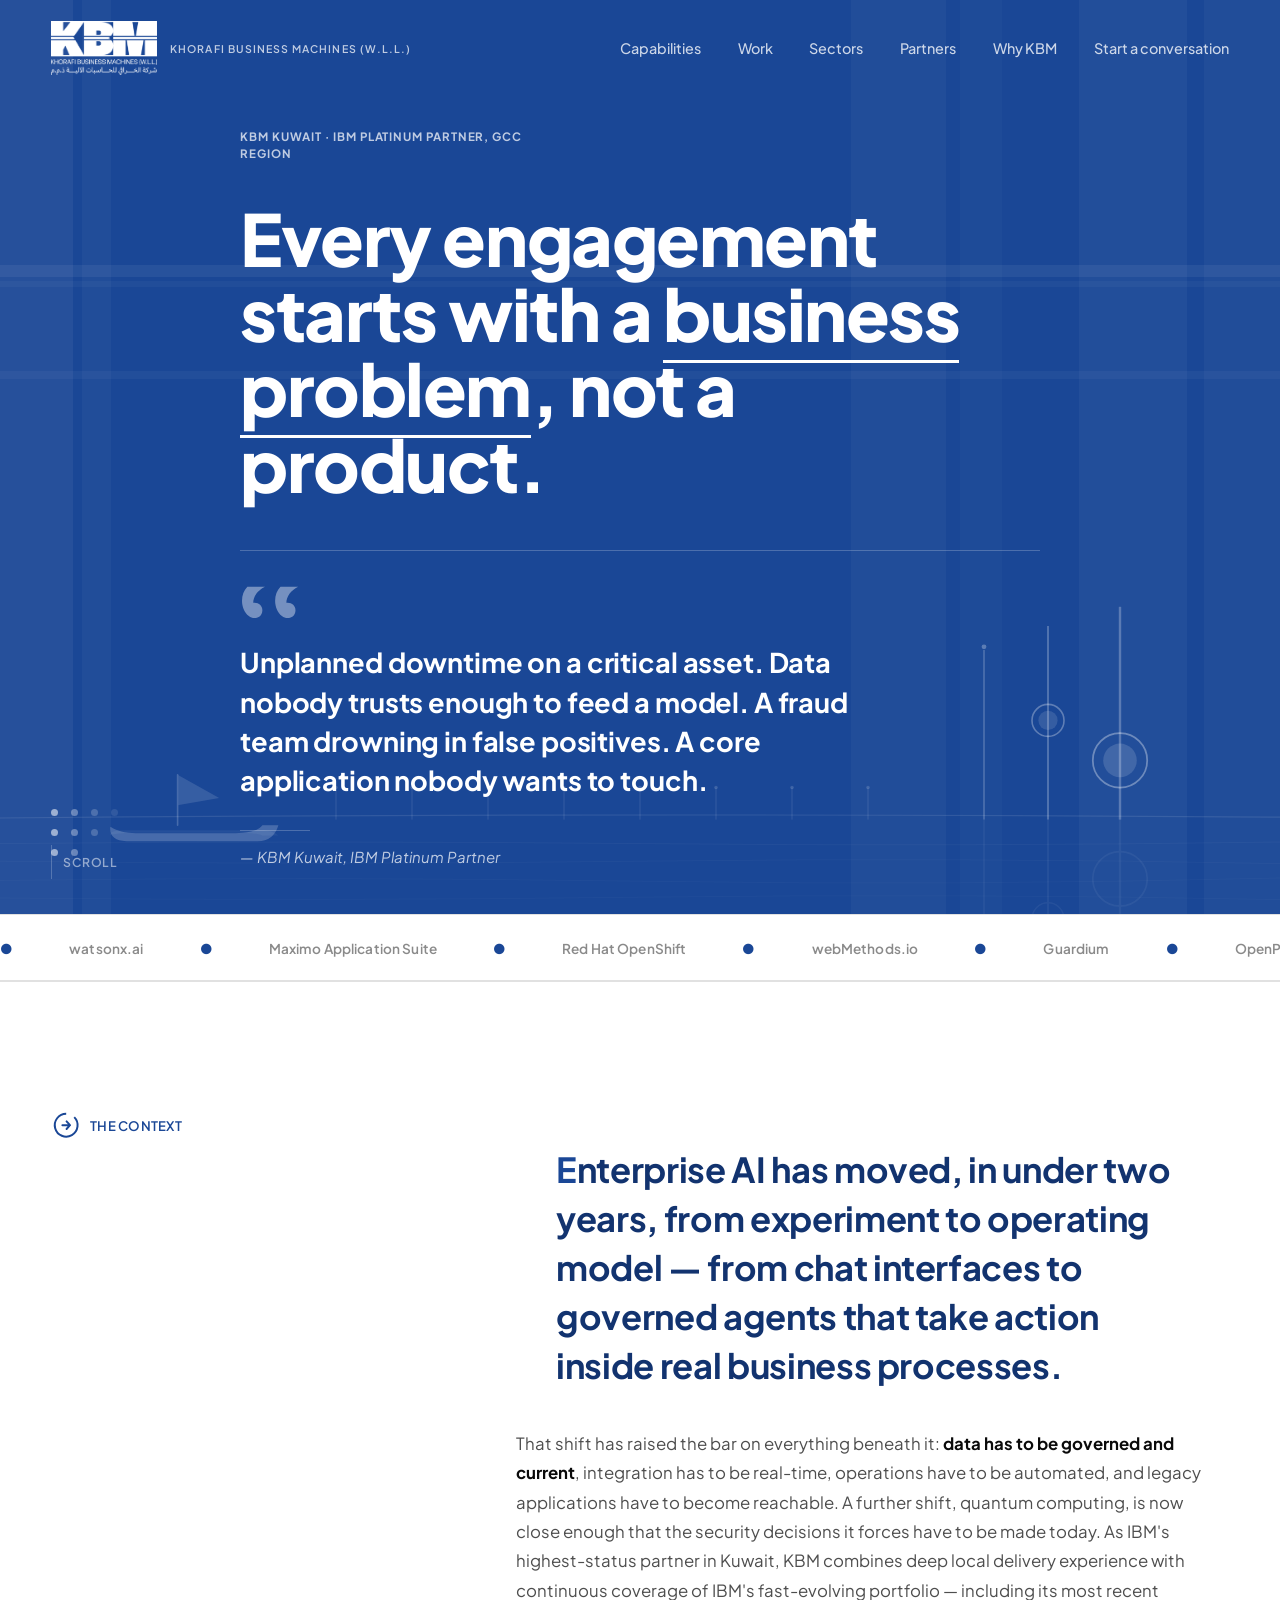
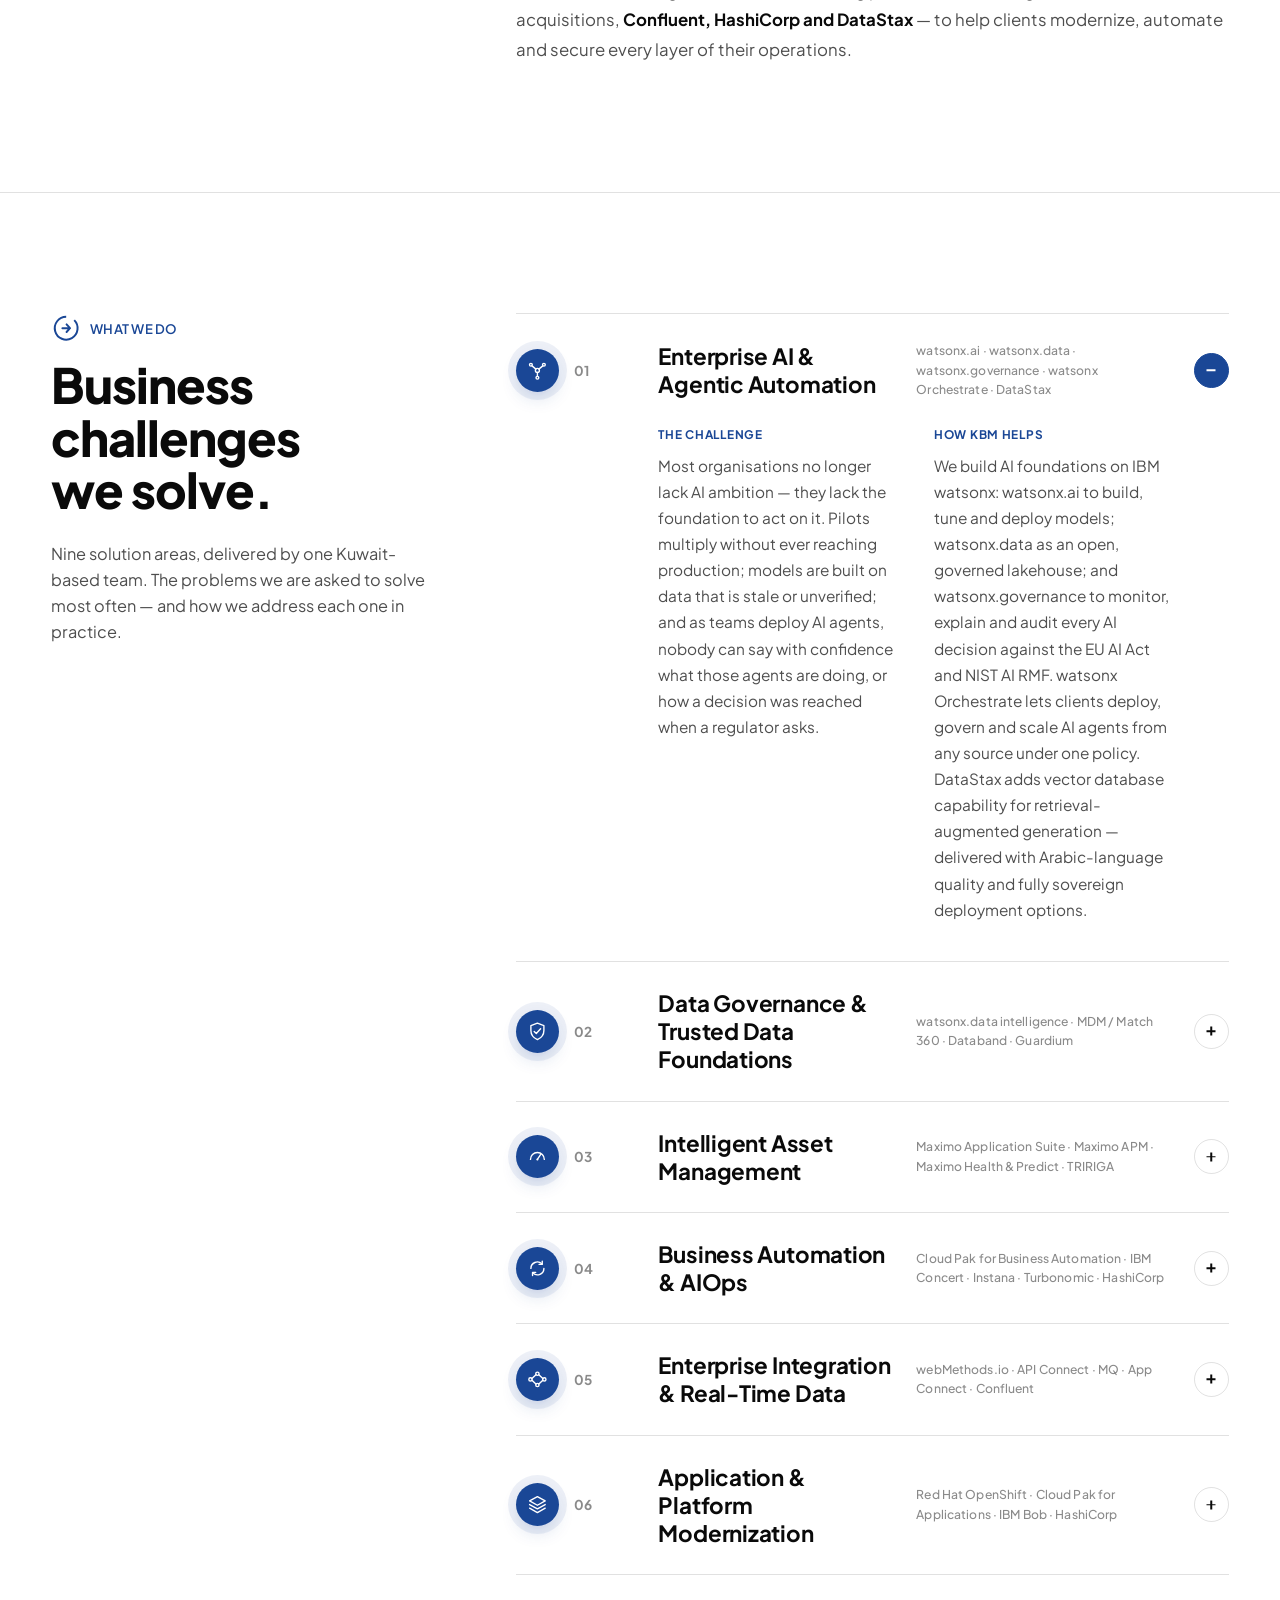
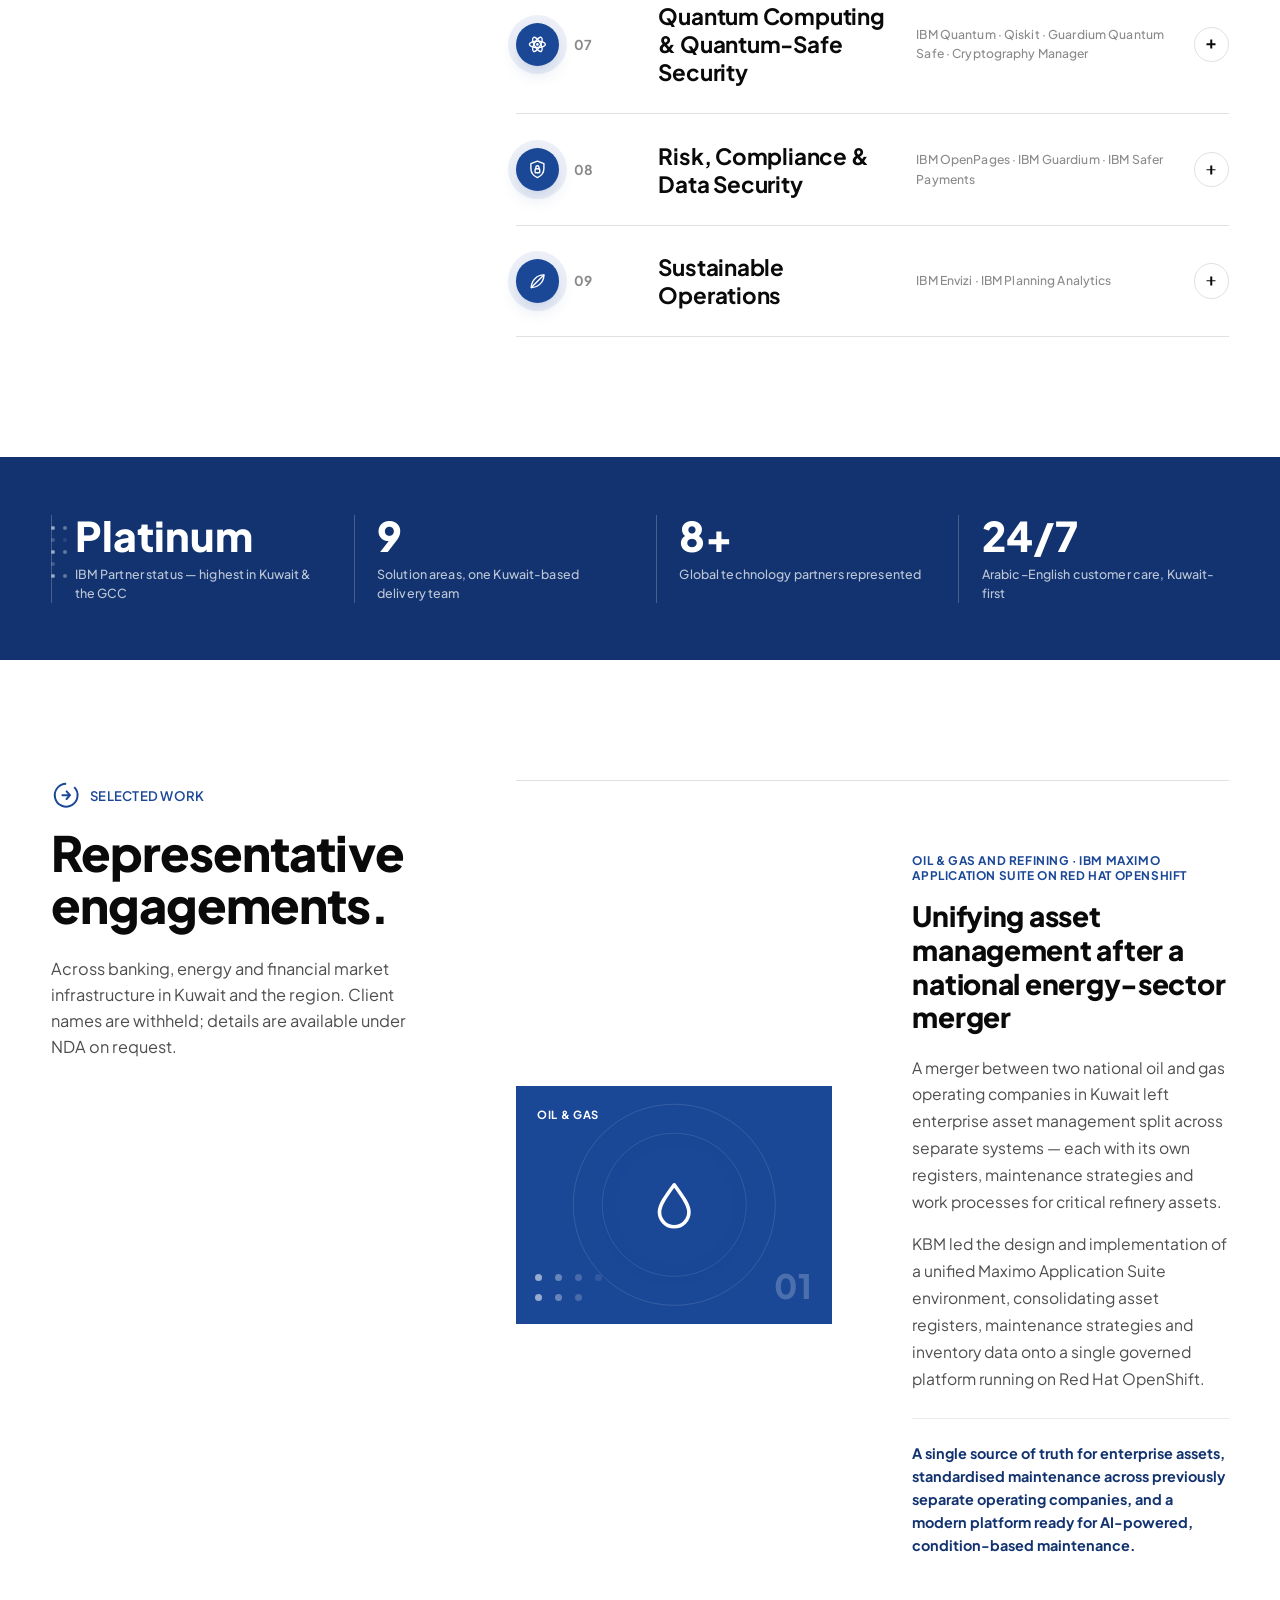
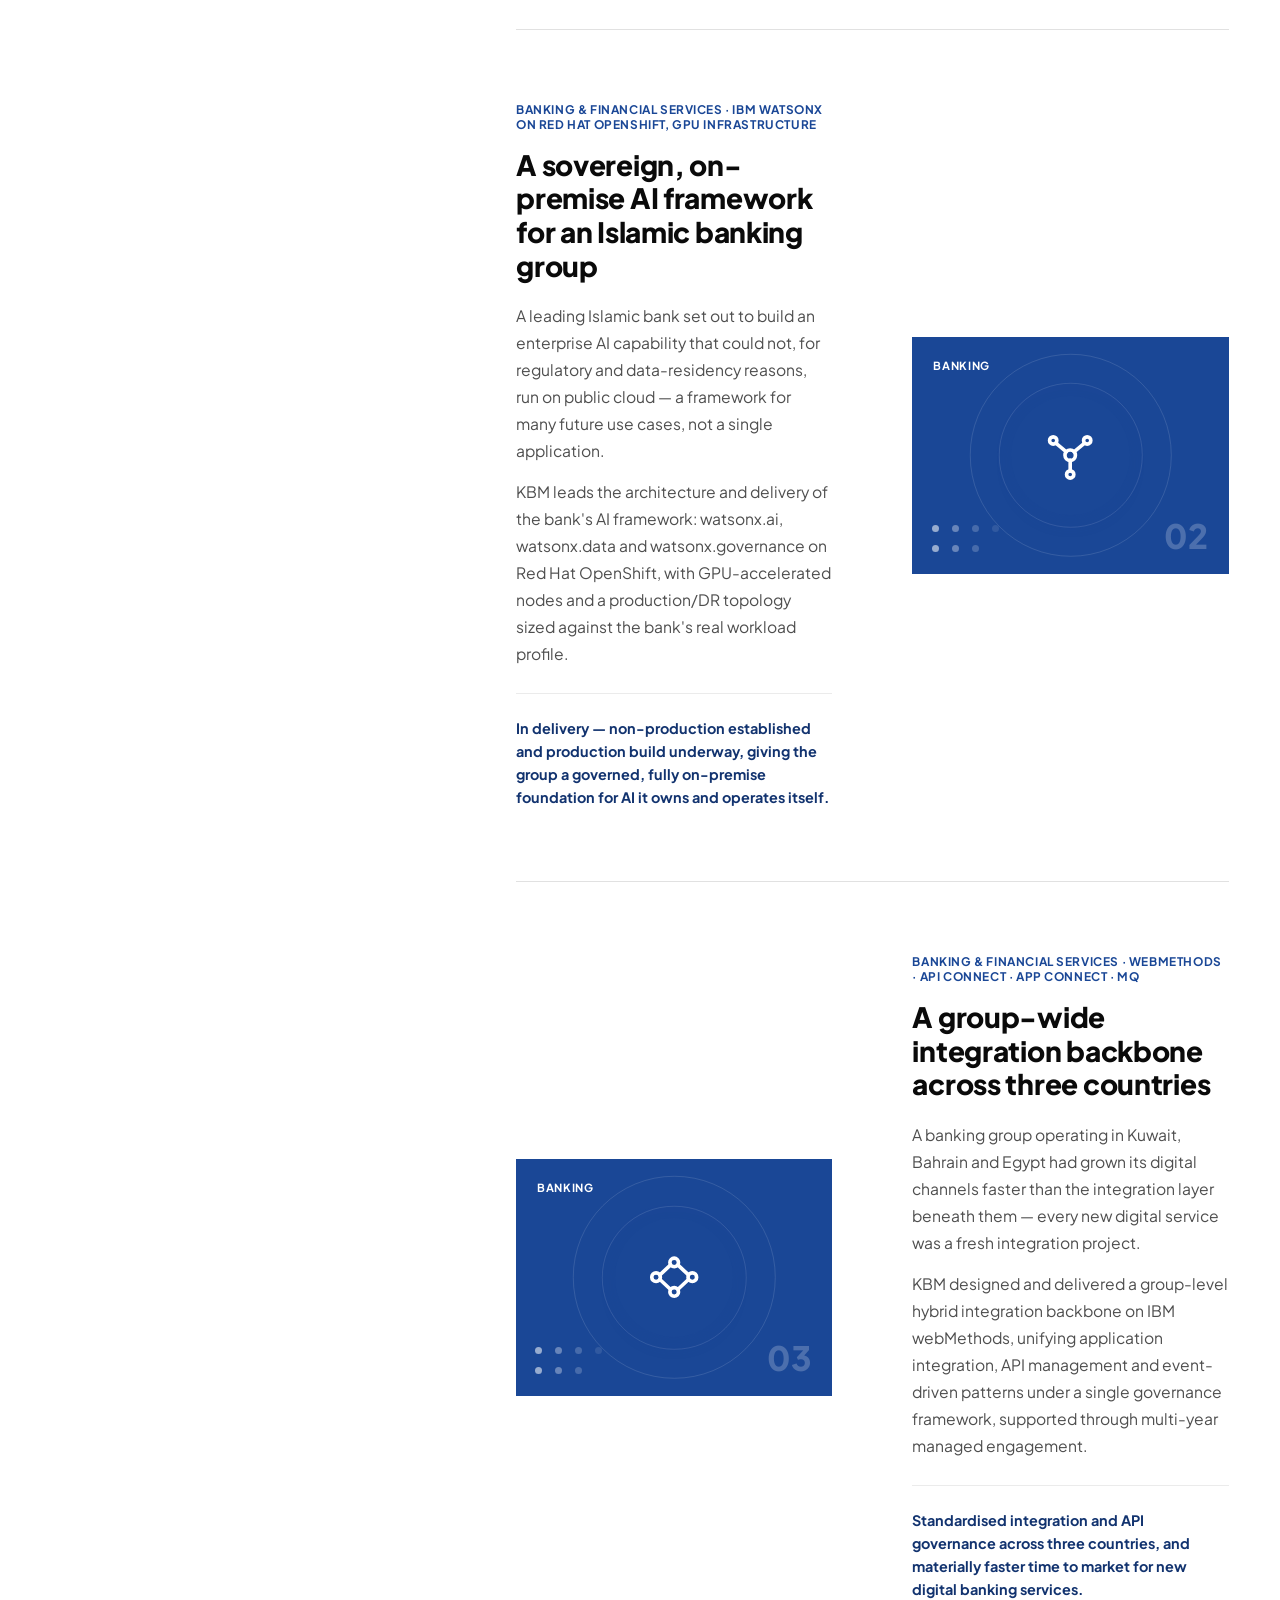
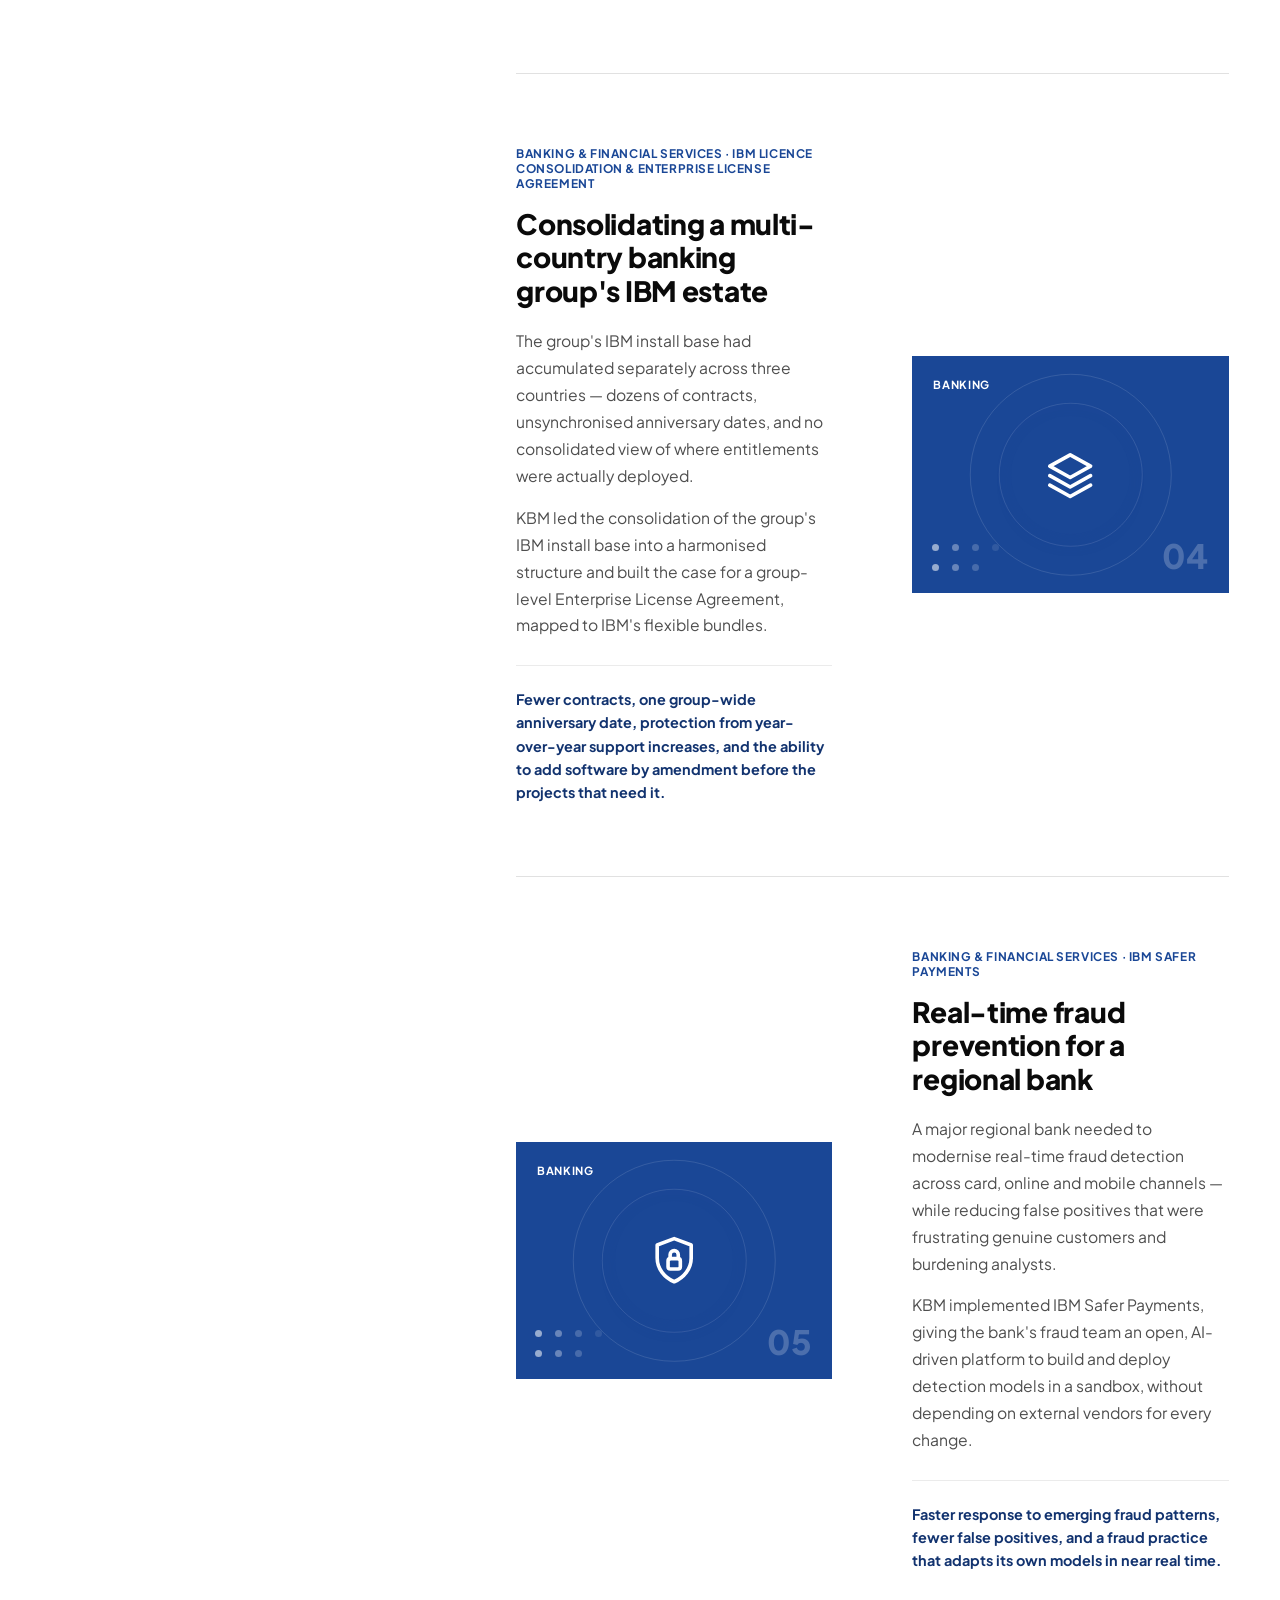
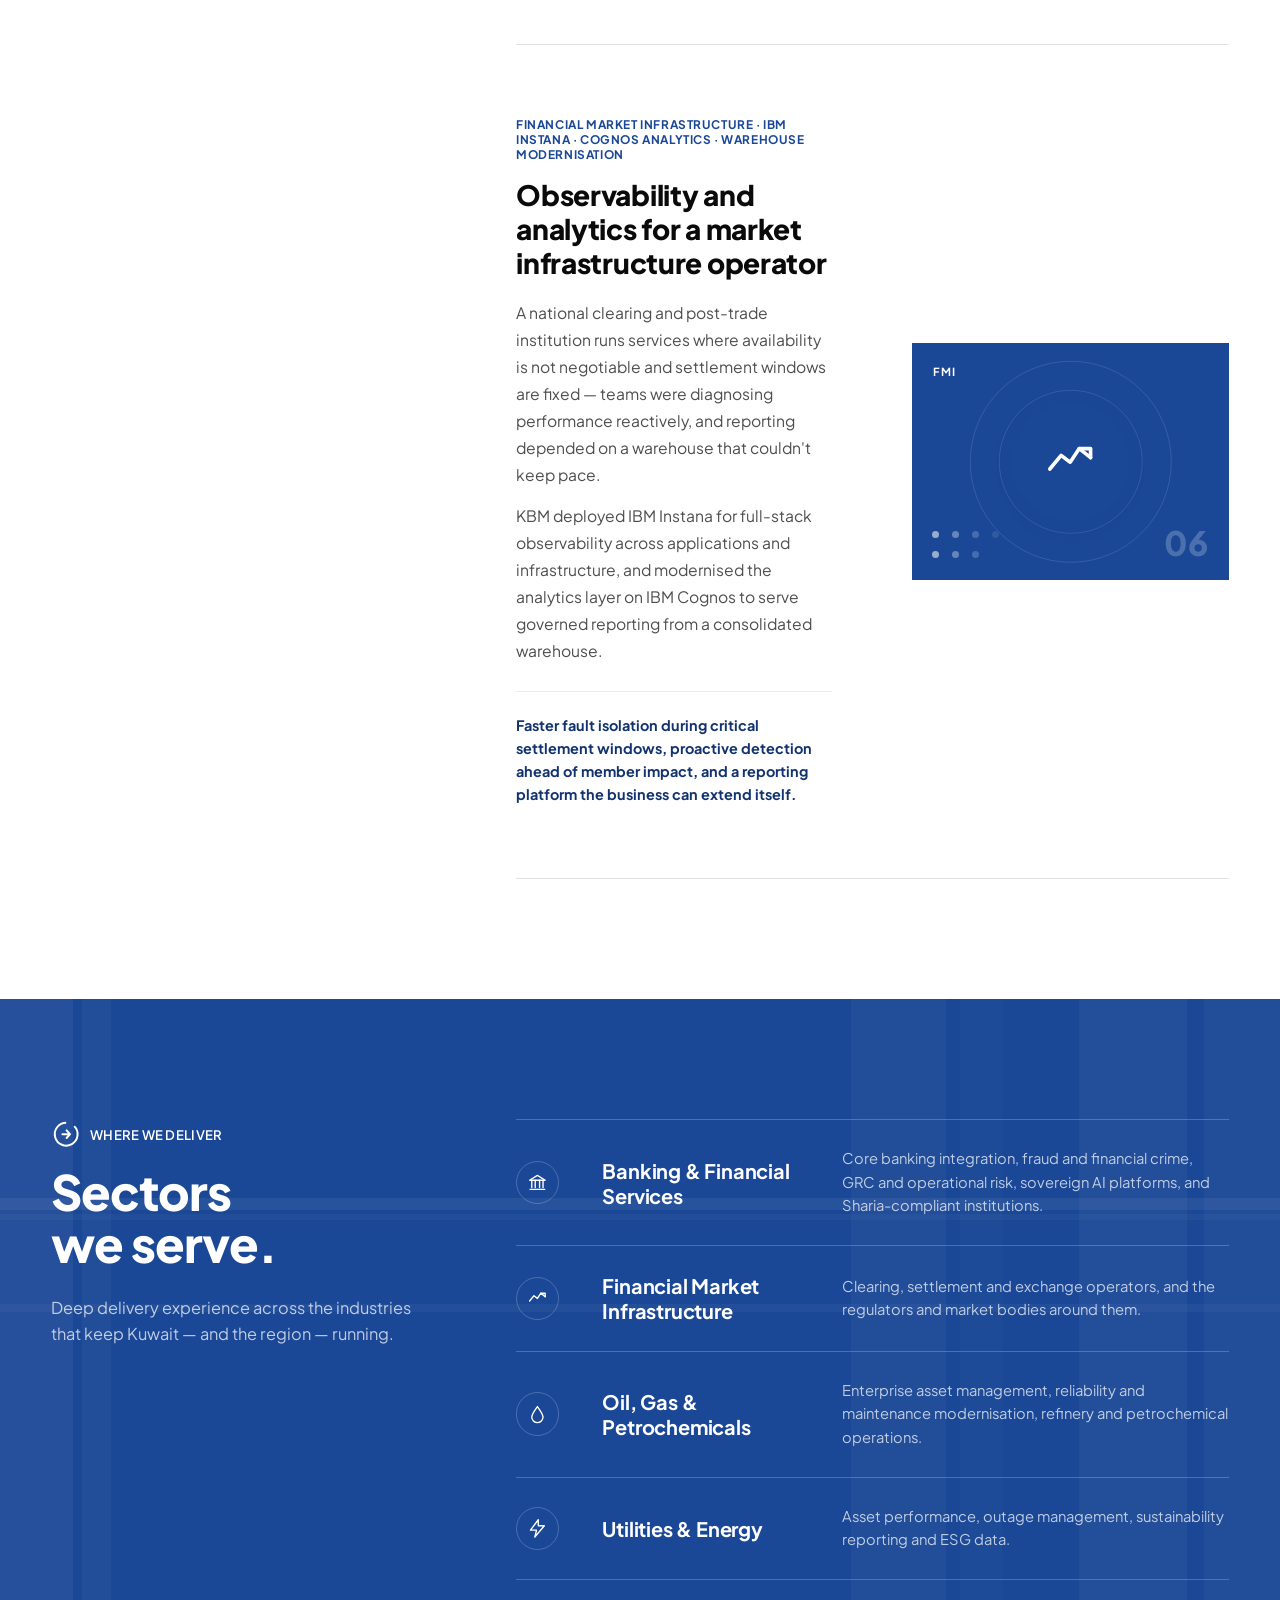
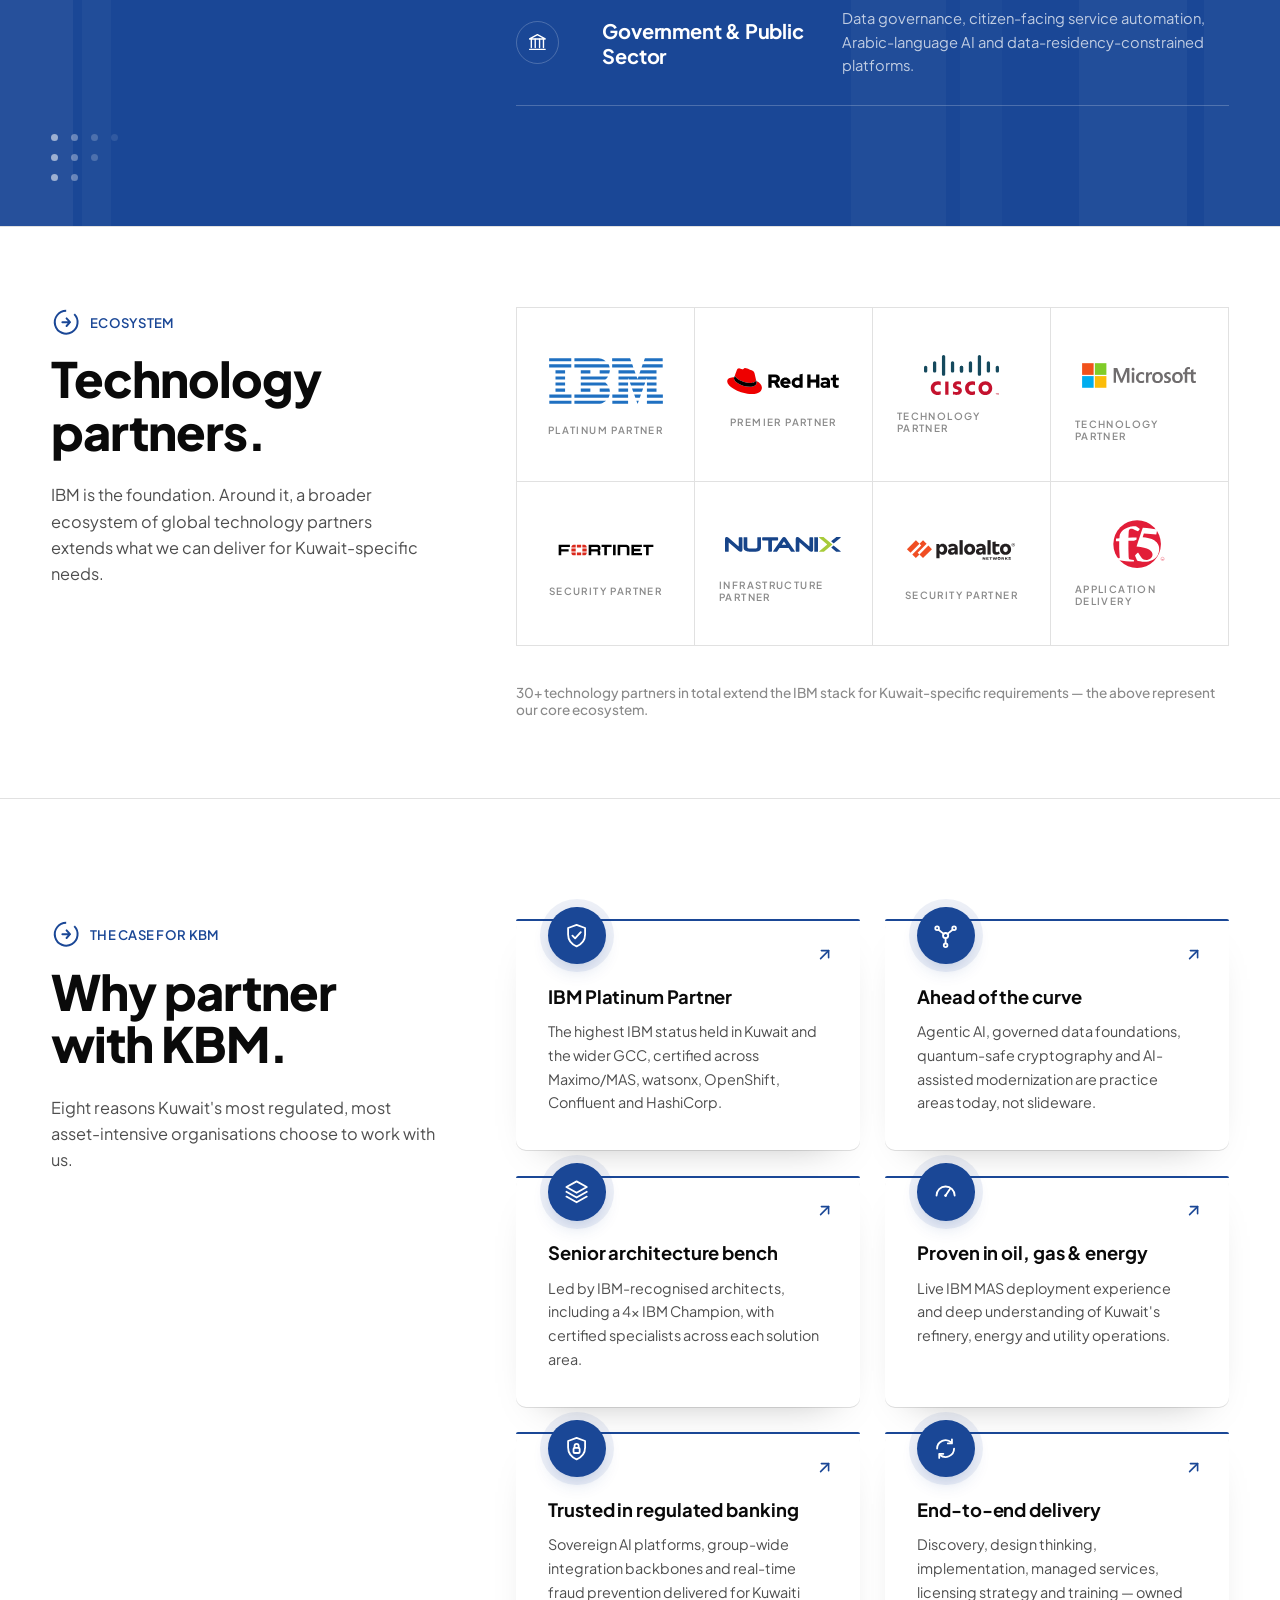
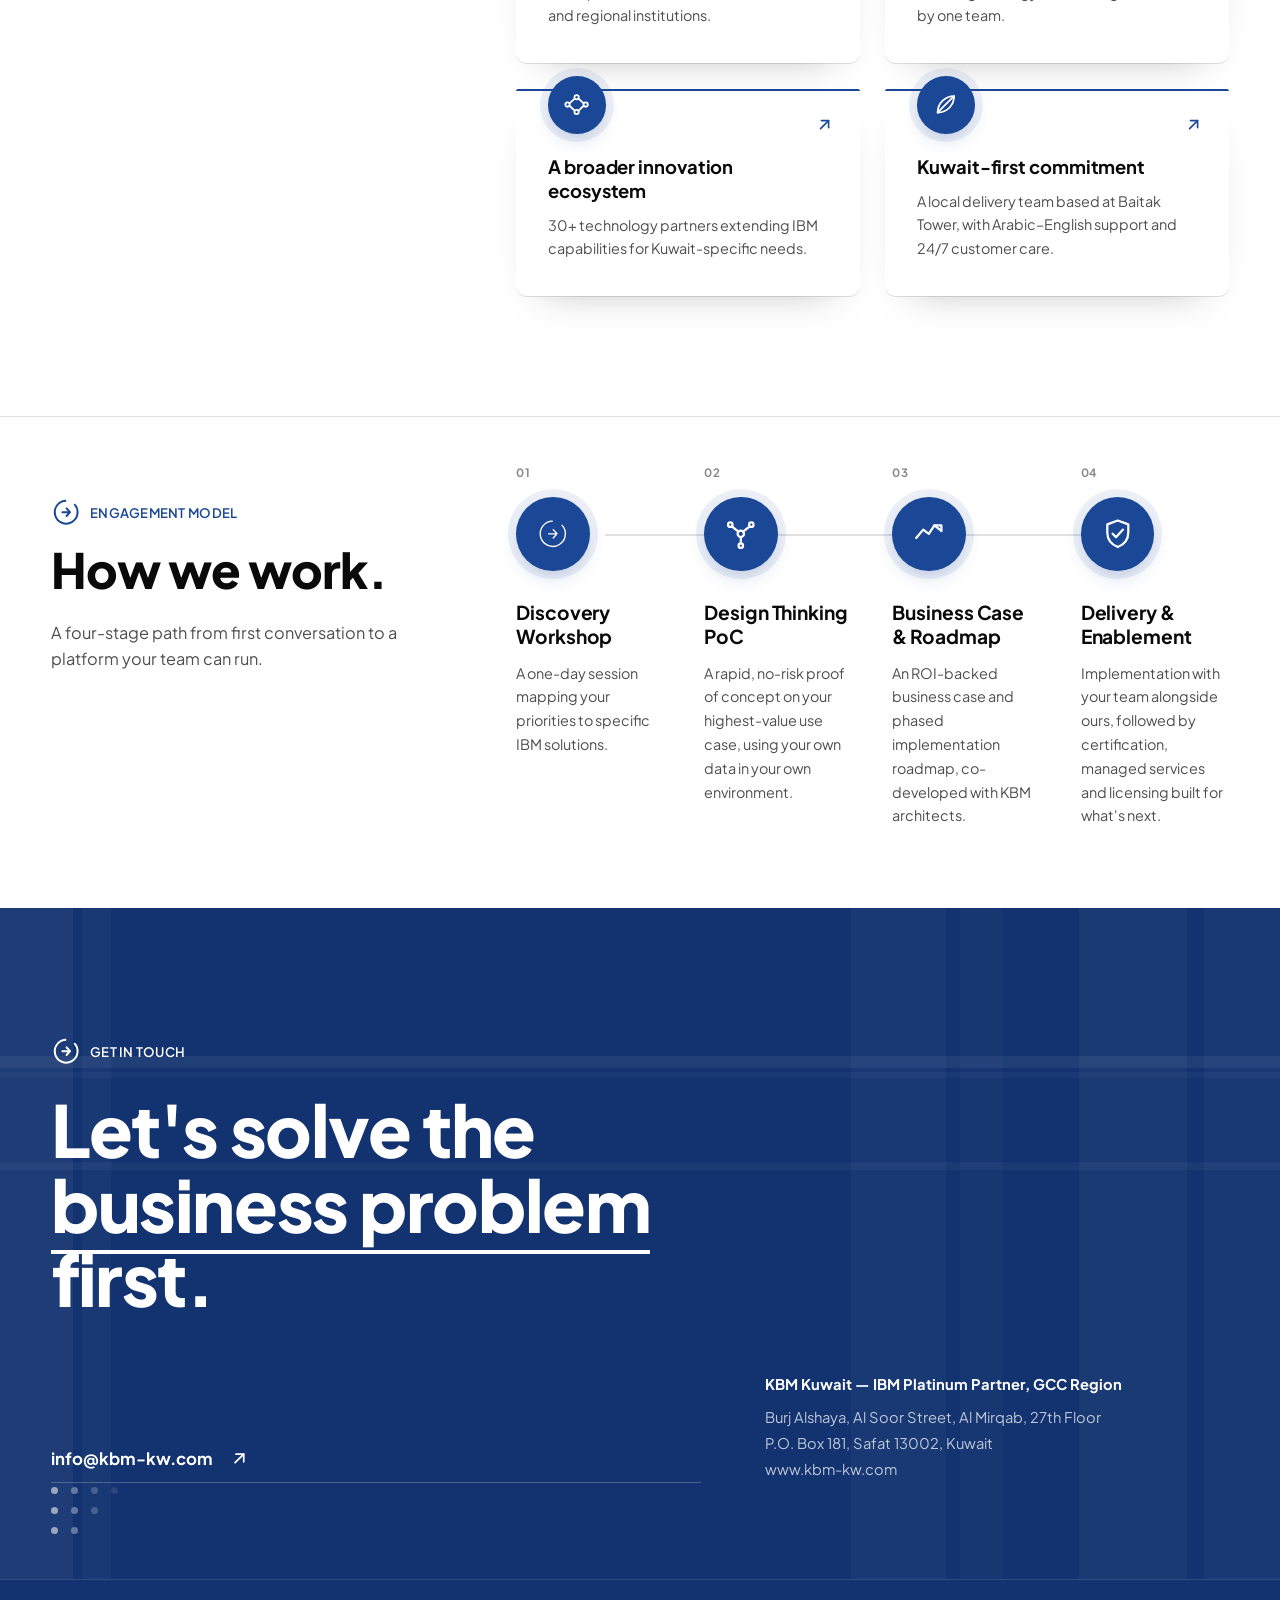
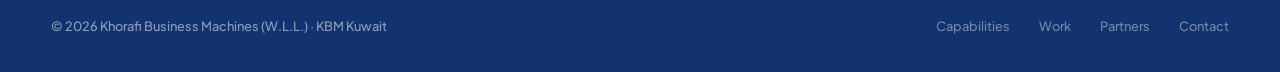
==== commit 79d150b7: "update site update site" ====
--- a/index.html
+++ b/index.html
@@ -120,6 +120,7 @@
 
 <!-- ================= HERO ================= -->
 <section class="hero bg-stripes" id="top">
+  <img class="hero-illustration" src="assets/illustration/kuwait-skyline.svg" alt="" aria-hidden="true">
   <div class="edge-stripes" aria-hidden="true"><span class="l1"></span><span class="l2"></span><span class="r1"></span><span class="r2"></span><span class="r3"></span><span class="r4"></span></div>
   <div class="hairlines" aria-hidden="true"><span></span><span></span><span></span></div>
   <div class="dot-cluster" aria-hidden="true">
--- a/css/style.css
+++ b/css/style.css
@@ -0,0 +1,693 @@
+/* ==========================================================================
+   KBM — IBM Software Solutions · Portfolio Site
+   Design language pulled directly from KBM's own presentation deck:
+   - Colors: deck navy (#1A4796), deep navy (#12336F), stripe navy (#214C99),
+     white, black. No colors outside this set.
+   - Type: Plus Jakarta Sans (the deck's actual typeface).
+   - Motifs: vertical stripe backgrounds, triangular dot clusters, concentric
+     ring badges, circular icon badges with soft glow, the open-ring arrow
+     mark, chevron arrows, thin black rules on white cards.
+   ========================================================================== */
+
+@import url('https://fonts.googleapis.com/css2?family=Plus+Jakarta+Sans:ital,wght@0,300;0,400;0,500;0,600;0,700;0,800;1,400;1,600&display=swap');
+
+:root{
+  --navy-deep:#12336F;
+  --navy:#1A4796;
+  --navy-stripe:#214C99;
+  --white:#FFFFFF;
+  --black:#0A0A0A;
+
+  /* tints/shades of the above only — no new hues */
+  --navy-08: rgba(26,71,150,0.08);
+  --navy-14: rgba(26,71,150,0.14);
+  --navy-30: rgba(26,71,150,0.30);
+  --on-navy-70: rgba(255,255,255,0.72);
+  --on-navy-50: rgba(255,255,255,0.52);
+  --on-navy-20: rgba(255,255,255,0.18);
+  --ink-70: rgba(10,10,10,0.72);
+  --ink-45: rgba(10,10,10,0.48);
+  --line: rgba(10,10,10,0.12);
+  --line-soft: rgba(10,10,10,0.08);
+  --line-on-navy: rgba(255,255,255,0.22);
+  --line-on-navy-soft: rgba(255,255,255,0.12);
+
+  --sans:'Plus Jakarta Sans', -apple-system, 'Segoe UI', Helvetica, Arial, sans-serif;
+
+  --container: 1600px;
+  --gutter: clamp(1.5rem, 4vw, 4.5rem);
+  --ease: cubic-bezier(0.16, 1, 0.3, 1);
+}
+
+*,*::before,*::after{ box-sizing:border-box; }
+html{ scroll-behavior:smooth; font-size:16px; }
+@media (prefers-reduced-motion: reduce){
+  html{ scroll-behavior:auto; }
+  *{ animation-duration:0.01ms !important; animation-iteration-count:1 !important; transition-duration:0.01ms !important; }
+}
+
+body{
+  margin:0;
+  background:var(--white);
+  color:var(--black);
+  font-family:var(--sans);
+  font-weight:400;
+  -webkit-font-smoothing:antialiased;
+  -moz-osx-font-smoothing:grayscale;
+  overflow-x:hidden;
+}
+
+img{ max-width:100%; display:block; }
+a{ color:inherit; text-decoration:none; }
+button{ font-family:inherit; cursor:pointer; }
+ul{ margin:0; padding:0; list-style:none; }
+h1,h2,h3,h4,p{ margin:0; }
+svg{ display:block; }
+
+.wrap{
+  max-width:var(--container);
+  margin:0 auto;
+  padding-left:var(--gutter);
+  padding-right:var(--gutter);
+}
+
+/* ==========================================================================
+   Deck motif: solid navy panel — the deck backgrounds are unicolor except
+   for a handful of faint accent stripes clustered at the two edges. No
+   pattern runs across the body of the panel.
+   ========================================================================== */
+.bg-stripes{ background-color:var(--navy); }
+.bg-stripes-deep{ background-color:var(--navy-deep); }
+
+/* ==========================================================================
+   Deck motif: edge stripes — 2 faint vertical bands at the left edge, 4 at
+   the right edge (measured off the deck's own title-slide background),
+   each a different width/opacity. Nothing in between.
+   ========================================================================== */
+.edge-stripes{
+  position:absolute;
+  inset:0;
+  overflow:hidden;
+  pointer-events:none;
+}
+.edge-stripes span{ position:absolute; top:0; bottom:0; background:var(--white); }
+.edge-stripes .l1{ left:0;      width:5.7%; opacity:0.05; }
+.edge-stripes .l2{ left:6.4%;   width:2.3%; opacity:0.03; }
+.edge-stripes .r1{ right:26.1%; width:7.4%; opacity:0.03; }
+.edge-stripes .r2{ right:21.7%; width:3.3%; opacity:0.018; }
+.edge-stripes .r3{ right:7.3%;  width:8.4%; opacity:0.037; }
+.edge-stripes .r4{ right:0;     width:5.9%; opacity:0.03; }
+
+/* Deck motif: thin vertical rule near the right edge of full-bleed navy sections */
+.rule-right{
+  position:absolute;
+  top:0; bottom:0; right:9%;
+  width:1px;
+  background:var(--line-on-navy-soft);
+  pointer-events:none;
+}
+
+/* ==========================================================================
+   Deck motif: triangular dot cluster
+   ========================================================================== */
+.dot-cluster{
+  display:grid;
+  grid-template-columns:repeat(4, 10px);
+  grid-auto-rows:10px;
+  gap:10px;
+  pointer-events:none;
+}
+.dot-cluster span{
+  width:7px; height:7px;
+  border-radius:50%;
+  background:var(--white);
+}
+.dot-cluster.on-light span{ background:var(--navy); }
+/* triangular fade: opacity decreases left→right, and later rows drop columns */
+.dot-cluster span:nth-child(4n+1){ opacity:0.55; }
+.dot-cluster span:nth-child(4n+2){ opacity:0.34; }
+.dot-cluster span:nth-child(4n+3){ opacity:0.20; }
+.dot-cluster span:nth-child(4n){ opacity:0.10; }
+.dot-cluster span.blank{ background:transparent; }
+
+/* ==========================================================================
+   Deck motif: concentric rings
+   ========================================================================== */
+.rings{
+  position:absolute;
+  border-radius:50%;
+  border:1px solid var(--line-on-navy-soft);
+  pointer-events:none;
+}
+.rings::before,
+.rings::after{
+  content:"";
+  position:absolute;
+  border-radius:50%;
+  border:1px solid var(--line-on-navy-soft);
+  inset:14%;
+}
+.rings::after{ inset:30%; }
+
+/* ==========================================================================
+   Deck motif: the hairline cluster (recurring background rule seen on the
+   deck's title and quote slides) — 3 thin lines spanning the full width,
+   plus one bolder line spanning only part of the width.
+   ========================================================================== */
+.hairlines{
+  position:absolute;
+  left:0; right:0;
+  pointer-events:none;
+}
+.hairlines span{ display:block; height:12px; background:rgba(255,255,255,0.057); }
+.hairlines span:nth-child(2){ height:6px; margin-top:4px; background:rgba(255,255,255,0.03); }
+.hairlines span:nth-child(3){ height:8px; margin-top:84px; background:rgba(255,255,255,0.037); }
+
+/* ==========================================================================
+   Deck motif: pull-quote (slide 6) — big quote mark, bold statement,
+   dot cluster, short rule, italic attribution
+   ========================================================================== */
+.pull-quote{ max-width:56ch; }
+.quote-mark{ width:4.6rem; height:auto; color:var(--white); opacity:0.4; margin-bottom:1rem; }
+.pull-quote p{
+  font-family:var(--sans);
+  font-weight:700;
+  font-size:clamp(1.3rem, 2.3vw, 1.7rem);
+  line-height:1.45;
+  color:var(--white);
+  letter-spacing:-0.005em;
+}
+.pull-quote .dot-cluster{ margin-top:2rem; margin-bottom:1.2rem; position:static; }
+.pull-quote-foot{ margin-top:1.8rem; }
+.pull-quote .rule-short{ display:block; width:70px; height:1px; background:var(--line-on-navy); margin-bottom:1rem; }
+.pull-quote .attribution{ font-style:italic; font-size:0.94rem; color:var(--on-navy-70); font-weight:400; }
+
+/* ==========================================================================
+   Deck motif: the open-ring arrow mark (from the deck's section-title icon)
+   ========================================================================== */
+.mark{
+  width:2.6rem; height:2.6rem;
+  flex-shrink:0;
+  color:var(--navy);
+}
+.mark.on-navy{ color:var(--white); }
+.mark svg{ width:100%; height:100%; fill:none; stroke:currentColor; stroke-width:2.6; stroke-linecap:round; stroke-linejoin:round; }
+
+.arrow-corner svg,
+.cta-arrow svg{ width:100%; height:100%; fill:none; stroke:currentColor; stroke-width:2; stroke-linecap:round; stroke-linejoin:round; }
+.cta-arrow{ width:1.1rem; height:1.1rem; color:var(--white); }
+
+.eyebrow{
+  font-size:0.82rem;
+  font-weight:600;
+  letter-spacing:0.02em;
+  color:var(--navy);
+  display:flex;
+  align-items:center;
+  gap:0.65em;
+  text-transform:uppercase;
+}
+.section--navy .eyebrow{ color:var(--white); }
+.eyebrow .mark{ width:1.9rem; height:1.9rem; }
+
+/* ==========================================================================
+   Deck motif: chevron row (>>>)
+   ========================================================================== */
+.chevron-row{ display:flex; align-items:center; gap:2px; color:var(--white); }
+.chevron-row.on-light{ color:var(--navy); }
+.chevron-row svg{ width:1.1rem; height:1.4rem; }
+
+/* ==========================================================================
+   Icon badge — circular, navy fill, white glyph, soft outer glow (deck slide 3)
+   ========================================================================== */
+.icon-badge{
+  width:3.6rem; height:3.6rem;
+  border-radius:50%;
+  background:var(--navy);
+  display:flex;
+  align-items:center;
+  justify-content:center;
+  box-shadow:0 0 0 8px var(--navy-08), 0 8px 20px -6px var(--navy-30);
+  flex-shrink:0;
+}
+.icon-badge svg{ width:1.7rem; height:1.7rem; color:var(--white); stroke:var(--white); fill:none; stroke-width:1.6; stroke-linecap:round; stroke-linejoin:round; }
+.icon-badge--sm{ width:2.7rem; height:2.7rem; }
+.icon-badge--sm svg{ width:1.3rem; height:1.3rem; }
+
+/* ==========================================================================
+   Reveal-on-scroll
+   ========================================================================== */
+[data-reveal]{
+  opacity:0;
+  transform:translateY(28px);
+  transition:opacity 0.9s var(--ease), transform 0.9s var(--ease);
+}
+[data-reveal].is-visible{ opacity:1; transform:translateY(0); }
+[data-reveal="fade"]{ transform:none; }
+[data-reveal-delay="1"]{ transition-delay:0.08s; }
+[data-reveal-delay="2"]{ transition-delay:0.16s; }
+[data-reveal-delay="3"]{ transition-delay:0.24s; }
+[data-reveal-delay="4"]{ transition-delay:0.32s; }
+
+/* ==========================================================================
+   Header
+   ========================================================================== */
+.site-header{
+  position:fixed;
+  top:0; left:0; right:0;
+  z-index:1000;
+  padding:1.3rem 0;
+  background:transparent;
+  transition:background 0.5s var(--ease), padding 0.4s var(--ease), border-color 0.4s var(--ease);
+  border-bottom:1px solid transparent;
+}
+.site-header.is-scrolled{
+  background:var(--navy-deep);
+  padding:0.85rem 0;
+  border-bottom:1px solid var(--line-on-navy-soft);
+}
+.site-header .wrap{
+  display:flex;
+  align-items:center;
+  justify-content:space-between;
+  gap:2rem;
+}
+.brand{ display:flex; align-items:center; gap:0.8rem; }
+.brand img{ height:54px; width:auto; transition:height 0.4s var(--ease); }
+.site-header.is-scrolled .brand img{ height:32px; }
+.brand small{
+  display:block;
+  font-size:0.66rem;
+  font-weight:600;
+  letter-spacing:0.1em;
+  text-transform:uppercase;
+  color:var(--on-navy-70);
+  margin-top:2px;
+}
+
+.nav-primary{ display:flex; align-items:center; gap:2.3rem; }
+.nav-primary a{
+  font-size:0.9rem;
+  font-weight:500;
+  color:var(--white);
+  opacity:0.78;
+  position:relative;
+  padding:0.3rem 0;
+  transition:opacity 0.3s var(--ease);
+}
+.nav-primary a::after{
+  content:"";
+  position:absolute;
+  left:0; right:0; bottom:-2px;
+  height:2px;
+  background:var(--white);
+  transform:scaleX(0);
+  transform-origin:right;
+  transition:transform 0.4s var(--ease);
+}
+.nav-primary a:hover{ opacity:1; }
+.nav-primary a:hover::after{ transform:scaleX(1); transform-origin:left; }
+
+.nav-cta{ font-weight:600; }
+
+.nav-toggle{ display:none; flex-direction:column; gap:5px; background:none; border:0; padding:0.4rem; }
+.nav-toggle span{ width:22px; height:2px; background:var(--white); transition:transform 0.3s var(--ease), opacity 0.3s var(--ease); }
+
+/* ==========================================================================
+   Hero
+   ========================================================================== */
+.hero{
+  position:relative;
+  min-height:100vh;
+  color:var(--white);
+  display:flex;
+  flex-direction:column;
+  justify-content:center;
+  padding-top:8rem;
+  padding-bottom:3rem;
+  overflow:hidden;
+}
+.hero .wrap{ position:relative; z-index:2; }
+.hero .dot-cluster{ position:absolute; left:var(--gutter); bottom:3.4rem; z-index:2; }
+.hero .hairlines{ top:29%; }
+.hero-illustration{
+  position:absolute;
+  left:0; right:0; bottom:0;
+  width:100%; height:40%;
+  min-height:220px;
+  object-fit:cover;
+  object-position:bottom;
+  pointer-events:none;
+  z-index:1;
+}
+
+.hero-top{
+  display:flex;
+  justify-content:space-between;
+  align-items:flex-start;
+  gap:2rem;
+  margin-bottom:2.4rem;
+}
+.hero-tag{
+  font-size:0.72rem;
+  font-weight:700;
+  letter-spacing:0.08em;
+  text-transform:uppercase;
+  color:var(--on-navy-70);
+  max-width:290px;
+  line-height:1.5;
+}
+
+.hero-headline{
+  font-family:var(--sans);
+  font-weight:800;
+  font-size:clamp(2.2rem, 5.6vw, 4.6rem);
+  line-height:1.05;
+  letter-spacing:-0.02em;
+  max-width:16ch;
+}
+.hero-headline em{ font-style:normal; color:var(--white); font-weight:800; border-bottom:3px solid var(--white); padding-bottom:0.02em; }
+
+.hero-bottom{
+  margin-top:3rem;
+  padding-top:2rem;
+  border-top:1px solid var(--line-on-navy);
+}
+
+.scroll-cue{
+  position:absolute;
+  left:var(--gutter);
+  bottom:2.2rem;
+  display:flex;
+  align-items:center;
+  gap:0.7rem;
+  font-size:0.76rem;
+  font-weight:600;
+  letter-spacing:0.06em;
+  text-transform:uppercase;
+  color:var(--on-navy-50);
+  z-index:2;
+}
+.scroll-cue .line{ width:1px; height:34px; background:var(--line-on-navy); position:relative; overflow:hidden; }
+.scroll-cue .line::after{ content:""; position:absolute; top:-100%; left:0; right:0; height:100%; background:var(--white); animation:scrollLine 2.2s var(--ease) infinite; }
+@keyframes scrollLine{ 0%{ top:-100%; } 60%{ top:100%; } 100%{ top:100%; } }
+
+/* ==========================================================================
+   Section shell
+   ========================================================================== */
+section{ position:relative; }
+.section{ padding:7.5rem 0; }
+.section--tight{ padding:5rem 0; }
+.section--navy{ color:var(--white); }
+.section--line-top{ border-top:1px solid var(--line); }
+.section--navy.section--line-top{ border-top:1px solid var(--line-on-navy-soft); }
+
+/* ==========================================================================
+   Split layout: a sticky section title beside its scrolling content. The
+   title column pins in place while the content column scrolls past, and
+   releases once the content is done — same behaviour as The Context section.
+   ========================================================================== */
+.split{ display:grid; grid-template-columns:0.9fr 1.6fr; gap:4rem; align-items:start; }
+.split-content{ min-width:0; }
+
+.section-head{
+  position:sticky;
+  top:8rem;
+  align-self:start;
+}
+.section-head h2{
+  font-family:var(--sans);
+  font-weight:800;
+  font-size:clamp(2rem, 3.8vw, 3.1rem);
+  line-height:1.08;
+  letter-spacing:-0.02em;
+  margin-top:1rem;
+}
+.section-head .head-note{ margin-top:1.5rem; font-size:1.02rem; line-height:1.6; color:var(--ink-70); font-weight:400; max-width:32ch; }
+.section--navy .section-head .head-note{ color:var(--on-navy-70); }
+
+/* ==========================================================================
+   Manifesto / intro
+   ========================================================================== */
+.manifesto{ padding:8rem 0; }
+.manifesto .wrap{ display:grid; grid-template-columns:0.9fr 1.6fr; gap:4rem; }
+.manifesto .label-col{ position:sticky; top:8rem; align-self:start; }
+.manifesto blockquote{
+  font-family:var(--sans);
+  font-weight:700;
+  font-size:clamp(1.5rem, 2.7vw, 2.2rem);
+  line-height:1.42;
+  color:var(--navy-deep);
+  letter-spacing:-0.01em;
+}
+.manifesto blockquote::first-letter{ color:var(--navy); }
+.manifesto .support{ margin-top:2.4rem; font-size:1.05rem; line-height:1.75; color:var(--ink-70); font-weight:400; max-width:62ch; }
+.manifesto .support strong{ color:var(--black); font-weight:700; }
+
+/* ==========================================================================
+   Capabilities accordion
+   ========================================================================== */
+.cap-list{ border-top:1px solid var(--line); }
+.cap-item{ border-bottom:1px solid var(--line); }
+.cap-trigger{
+  width:100%;
+  background:none;
+  border:0;
+  display:grid;
+  grid-template-columns:7.4rem 2.4fr 2.6fr 2.2rem;
+  align-items:center;
+  gap:1.5rem;
+  padding:1.7rem 0;
+  text-align:left;
+  color:var(--black);
+}
+.cap-trigger .badge-num{ display:flex; align-items:center; gap:0.9rem; }
+.cap-trigger .num{ font-size:0.85rem; font-weight:700; color:var(--ink-45); }
+.cap-trigger h3{ font-family:var(--sans); font-weight:700; font-size:1.4rem; letter-spacing:-0.01em; transition:color 0.3s var(--ease); }
+.cap-trigger .stack{ font-size:0.76rem; font-weight:500; letter-spacing:0.01em; color:var(--ink-45); line-height:1.6; }
+.cap-trigger .plus{
+  justify-self:end;
+  width:2.2rem; height:2.2rem;
+  border:1.5px solid var(--line);
+  border-radius:50%;
+  position:relative;
+  flex-shrink:0;
+  transition:background 0.3s var(--ease), border-color 0.3s var(--ease);
+}
+.cap-trigger .plus::before,.cap-trigger .plus::after{ content:""; position:absolute; top:50%; left:50%; background:var(--black); transition:transform 0.35s var(--ease), background 0.3s var(--ease); }
+.cap-trigger .plus::before{ width:9px; height:1.5px; transform:translate(-50%,-50%); }
+.cap-trigger .plus::after{ width:1.5px; height:9px; transform:translate(-50%,-50%); }
+.cap-item.is-open .cap-trigger .plus{ background:var(--navy); border-color:var(--navy); }
+.cap-item.is-open .cap-trigger .plus::before,.cap-item.is-open .cap-trigger .plus::after{ background:var(--white); }
+.cap-item.is-open .cap-trigger .plus::after{ transform:translate(-50%,-50%) rotate(90deg) scaleY(0); }
+.cap-item:hover .cap-trigger h3{ color:var(--navy); }
+
+.cap-panel{ display:grid; grid-template-rows:0fr; transition:grid-template-rows 0.55s var(--ease); }
+.cap-panel-inner{ overflow:hidden; }
+.cap-item.is-open .cap-panel{ grid-template-rows:1fr; }
+.cap-body{ display:grid; grid-template-columns:7.4rem 2.4fr 2.6fr 2.2rem; gap:1.5rem; padding-bottom:2.4rem; }
+.cap-body .col{ grid-column:2 / span 2; display:grid; grid-template-columns:1fr 1fr; gap:2.5rem; }
+.cap-body h4{ font-size:0.74rem; font-weight:700; letter-spacing:0.06em; text-transform:uppercase; color:var(--navy); margin-bottom:0.7rem; }
+.cap-body p{ font-size:0.96rem; line-height:1.7; color:var(--ink-70); font-weight:400; }
+
+/* ==========================================================================
+   Stat strip
+   ========================================================================== */
+.stat-strip{ position:relative; color:var(--white); padding:3.6rem 0; overflow:hidden; }
+.stat-strip .wrap{ display:grid; grid-template-columns:repeat(4,1fr); gap:2rem; position:relative; z-index:2; }
+.stat-strip .dot-cluster{
+  position:absolute; left:var(--gutter); top:50%; transform:translateY(-50%);
+  grid-template-columns:repeat(2,6px); grid-auto-rows:6px; gap:6px;
+}
+.stat-strip .dot-cluster span{ width:4px; height:4px; }
+.stat{ border-left:1px solid var(--line-on-navy); padding-left:1.4rem; }
+.stat .stat-num{ font-family:var(--sans); font-weight:800; font-size:clamp(2.1rem,3.2vw,3rem); color:var(--white); line-height:1; }
+.stat .stat-label{ margin-top:0.6rem; font-size:0.78rem; font-weight:500; letter-spacing:0.01em; color:var(--on-navy-70); line-height:1.5; }
+
+/* ==========================================================================
+   Success stories — symbolic illustration panels (no stock photography;
+   custom geometry built from the deck's own dot / ring / chevron motifs)
+   ========================================================================== */
+.story{ display:grid; grid-template-columns:1fr 1fr; gap:5rem; padding:4.5rem 0; border-bottom:1px solid var(--line); align-items:center; }
+.story:first-of-type{ border-top:1px solid var(--line); }
+.story:nth-of-type(even){ direction:rtl; }
+.story:nth-of-type(even) > *{ direction:ltr; }
+
+.story-figure{
+  position:relative;
+  aspect-ratio:4/3;
+  overflow:hidden;
+  display:flex;
+  align-items:center;
+  justify-content:center;
+}
+.story-figure .rings{ width:64%; aspect-ratio:1; left:50%; top:50%; transform:translate(-50%,-50%); }
+.story-figure .dot-cluster{ position:absolute; bottom:1.2rem; left:1.2rem; z-index:2; }
+.story-figure .icon-badge{ position:relative; z-index:2; width:7.4rem; height:7.4rem; box-shadow:0 0 0 14px var(--navy-08), 0 8px 20px -6px var(--navy-30); }
+.story-figure .icon-badge svg{ width:3.4rem; height:3.4rem; }
+.story-figure .fig-tag{ position:absolute; top:1.3rem; left:1.3rem; font-size:0.7rem; font-weight:700; letter-spacing:0.06em; text-transform:uppercase; color:var(--white); z-index:2; }
+.story-figure .fig-index{ position:absolute; bottom:1.1rem; right:1.3rem; font-family:var(--sans); font-weight:800; font-size:2.1rem; color:var(--line-on-navy); z-index:2; }
+
+.story-content .sector{ font-size:0.74rem; font-weight:700; letter-spacing:0.05em; text-transform:uppercase; color:var(--navy); margin-bottom:1rem; }
+.story-content h3{ font-family:var(--sans); font-weight:800; font-size:1.75rem; line-height:1.2; letter-spacing:-0.01em; margin-bottom:1.3rem; }
+.story-content p{ font-size:0.98rem; line-height:1.72; color:var(--ink-70); font-weight:400; margin-bottom:0.9rem; }
+.story-content p strong{ color:var(--black); font-weight:700; }
+.story-outcome{ margin-top:1.6rem; padding-top:1.4rem; border-top:1px solid var(--line-soft); font-size:0.9rem; color:var(--navy-deep); font-weight:700; line-height:1.6; }
+
+/* ==========================================================================
+   Sectors
+   ========================================================================== */
+#sectors .hairlines{ top:24%; }
+#sectors .dot-cluster{ position:absolute; left:var(--gutter); bottom:2.6rem; }
+
+.sector-list{ border-top:1px solid var(--line-on-navy); }
+.sector-row{ display:grid; grid-template-columns:3.4rem 1.4fr 2.6fr; gap:2rem; align-items:center; padding:1.7rem 0; border-bottom:1px solid var(--line-on-navy); transition:padding 0.3s var(--ease); }
+.sector-row:hover{ padding-left:0.8rem; }
+.sector-row .icon-badge{ background:transparent; border:1.5px solid var(--line-on-navy); box-shadow:none; }
+.sector-row .icon-badge svg{ stroke:var(--white); color:var(--white); }
+.sector-row h4{ font-family:var(--sans); font-weight:700; font-size:1.25rem; letter-spacing:-0.01em; }
+.sector-row p{ font-size:0.92rem; line-height:1.6; color:var(--on-navy-70); font-weight:400; }
+
+/* ==========================================================================
+   Why partner — exec-summary card style (deck slide 3): white card, thin
+   black top rule, icon badge overlapping the rule, diagonal arrow corner
+   ========================================================================== */
+.reasons{ display:grid; grid-template-columns:repeat(2,1fr); gap:1.6rem; }
+.reason{
+  position:relative;
+  background:var(--white);
+  border-radius:10px;
+  padding:2.6rem 2rem 2.2rem;
+  box-shadow:0 1px 0 var(--line), 0 18px 40px -28px rgba(10,10,10,0.35);
+}
+.reason::before{ content:""; position:absolute; top:0; left:0; right:0; height:2px; background:#1a4796; border-radius:10px 10px 0 0; }
+.reason .icon-badge{ position:relative; margin-top:-3.4rem; margin-bottom:1.3rem; }
+.reason .arrow-corner{ position:absolute; top:1.6rem; right:1.6rem; width:1.2rem; height:1.2rem; color:var(--navy); }
+.reason h4{ font-family:var(--sans); font-weight:700; font-size:1.15rem; line-height:1.3; margin-bottom:0.7rem; letter-spacing:-0.005em; padding-right:1.6rem; }
+.reason p{ font-size:0.9rem; line-height:1.65; color:var(--ink-70); font-weight:400; }
+
+/* ==========================================================================
+   How we work — timeline
+   ========================================================================== */
+.timeline{ position:relative; display:grid; grid-template-columns:repeat(4,1fr); gap:0 2.5rem; }
+.timeline-track{ position:absolute; top:2.3rem; left:12.5%; right:12.5%; height:2px; background:var(--line); z-index:0; }
+.timeline-step{ position:relative; z-index:1; }
+.timeline-node{ position:relative; width:4.6rem; height:4.6rem; margin-bottom:1.8rem; }
+.timeline-node .icon-badge{ width:4.6rem; height:4.6rem; }
+.timeline-node .icon-badge svg{ width:2.1rem; height:2.1rem; }
+.timeline-num{ position:absolute; top:-2rem; left:0; font-size:0.72rem; font-weight:700; letter-spacing:0.05em; color:var(--ink-45); }
+.timeline-step h4{ font-family:var(--sans); font-weight:700; font-size:1.2rem; line-height:1.28; margin-bottom:0.8rem; letter-spacing:-0.005em; }
+.timeline-step p{ font-size:0.9rem; line-height:1.65; color:var(--ink-70); font-weight:400; }
+
+/* ==========================================================================
+   Technology partners
+   ========================================================================== */
+.partner-note{ font-size:0.85rem; color:var(--ink-45); font-weight:500; margin-top:2.4rem; }
+.partner-grid{ display:grid; grid-template-columns:repeat(4,1fr); border-top:1px solid var(--line); border-left:1px solid var(--line); }
+.partner-tile{
+  border-right:1px solid var(--line);
+  border-bottom:1px solid var(--line);
+  padding:2.4rem 1.5rem;
+  display:flex;
+  flex-direction:column;
+  align-items:center;
+  justify-content:center;
+  gap:0.9rem;
+  min-height:130px;
+  transition:background 0.3s var(--ease);
+}
+.partner-tile:hover{ background:var(--navy-08); }
+.partner-logo{ height:2.5rem; width:auto; max-width:90%; object-fit:contain; }
+.partner-logo--mark{ height:3rem; }
+.partner-logo--wide{ height:3.6rem; }
+.partner-tile small{ display:block; font-size:0.62rem; font-weight:600; letter-spacing:0.14em; color:var(--ink-45); text-transform:uppercase; }
+
+/* ==========================================================================
+   Contact / CTA
+   ========================================================================== */
+.cta{ color:var(--white); padding:8rem 0 6rem; position:relative; overflow:hidden; }
+.cta .eyebrow{ color:var(--white); }
+.cta .wrap{ position:relative; z-index:2; }
+.cta .hairlines{ top:22%; }
+.cta .dot-cluster{ position:absolute; left:var(--gutter); bottom:2.6rem; }
+.cta-headline{ font-family:var(--sans); font-weight:800; font-size:clamp(2.2rem, 5.6vw, 4.6rem); line-height:1.04; letter-spacing:-0.02em; max-width:15ch; }
+.cta-headline em{ font-style:normal; border-bottom:4px solid var(--white); padding-bottom:0.02em; }
+.cta-row{ display:grid; grid-template-columns:1.4fr 1fr; gap:4rem; margin-top:3.5rem; align-items:end; }
+.cta-email{ display:inline-flex; align-items:center; gap:1rem; font-size:1.05rem; font-weight:700; color:var(--white); border-bottom:1px solid var(--line-on-navy); padding-bottom:0.8rem; transition:gap 0.3s var(--ease); }
+.cta-email:hover{ gap:1.4rem; }
+.cta-arrow{ width:1.3rem; height:1.3rem; }
+.cta-addr{ font-size:0.92rem; line-height:1.75; color:var(--on-navy-70); font-weight:400; }
+.cta-addr strong{ color:var(--white); font-weight:700; display:block; margin-bottom:0.5rem; }
+
+/* ==========================================================================
+   Footer
+   ========================================================================== */
+.site-footer{ color:var(--on-navy-50); padding:2.4rem 0; border-top:1px solid var(--line-on-navy-soft); }
+.site-footer .wrap{ display:flex; justify-content:space-between; align-items:center; gap:1.5rem; flex-wrap:wrap; font-size:0.8rem; font-weight:500; }
+.footer-links{ display:flex; gap:1.8rem; }
+.footer-links a{ opacity:0.8; transition:opacity 0.3s var(--ease); }
+.footer-links a:hover{ opacity:1; }
+
+/* ==========================================================================
+   Marquee (tech stack strip)
+   ========================================================================== */
+.marquee{ border-top:1px solid var(--line); border-bottom:1px solid var(--line); padding:1.4rem 0; overflow:hidden; white-space:nowrap; background:var(--white); }
+.marquee-track{ display:inline-flex; gap:3.5rem; animation:marquee 32s linear infinite; }
+.marquee:hover .marquee-track{ animation-play-state:paused; }
+@keyframes marquee{ from{ transform:translateX(0); } to{ transform:translateX(-50%); } }
+.marquee-item{ font-size:0.85rem; font-weight:600; letter-spacing:0.01em; color:var(--ink-45); display:inline-flex; align-items:center; gap:3.5rem; }
+.marquee-item span.dot{ color:var(--navy); }
+
+/* ==========================================================================
+   Responsive
+   ========================================================================== */
+@media (max-width: 1080px){
+  .split{ grid-template-columns:1fr; gap:1.6rem; }
+  .section-head{ position:static; }
+  .manifesto .wrap{ grid-template-columns:1fr; gap:2rem; }
+  .manifesto .label-col{ position:static; }
+  .cap-trigger, .cap-body{ grid-template-columns:5.2rem 1fr 1.8rem; }
+  .cap-body .col{ grid-column:2 / span 1; grid-template-columns:1fr; gap:1.4rem; }
+  .cap-trigger .stack{ display:none; }
+  .stat-strip .wrap{ grid-template-columns:repeat(2,1fr); row-gap:2.4rem; }
+  .story{ grid-template-columns:1fr; gap:2rem; }
+  .story:nth-of-type(even){ direction:ltr; }
+  .reasons{ grid-template-columns:1fr; }
+  .timeline{ grid-template-columns:1fr; row-gap:2.4rem; }
+  .timeline-track{ top:0; bottom:0; left:2.3rem; right:auto; width:2px; height:auto; }
+  .timeline-step{ display:flex; align-items:flex-start; gap:1.5rem; }
+  .timeline-node{ margin-bottom:0; flex-shrink:0; }
+  .timeline-num{ display:none; }
+  .cta-row{ grid-template-columns:1fr; gap:2rem; }
+  .partner-grid{ grid-template-columns:repeat(2,1fr); }
+}
+
+@media (max-width: 760px){
+  .nav-primary{
+    position:fixed; top:0; right:0; height:100vh; width:min(78vw, 340px);
+    background:var(--navy-deep);
+    flex-direction:column; align-items:flex-start; justify-content:center; gap:1.8rem;
+    padding:2rem 2.4rem;
+    transform:translateX(100%);
+    transition:transform 0.5s var(--ease);
+    z-index:999;
+  }
+  .nav-primary.is-open{ transform:translateX(0); }
+  .nav-primary a{ font-size:1.1rem; opacity:1; }
+  .nav-toggle{ display:flex; }
+  .nav-toggle.is-open span:nth-child(1){ transform:translateY(6.5px) rotate(45deg); }
+  .nav-toggle.is-open span:nth-child(2){ opacity:0; }
+  .nav-toggle.is-open span:nth-child(3){ transform:translateY(-6.5px) rotate(-45deg); }
+
+  .hero{ min-height:auto; padding-top:7rem; padding-bottom:4rem; }
+  .hero .dot-cluster{ display:none; }
+  .hero-top{ flex-direction:column; gap:1.5rem; margin-bottom:2.2rem; }
+  .hero-bottom{ grid-template-columns:1fr; gap:2rem; }
+  .scroll-cue{ display:none; }
+  .section{ padding:4.5rem 0; }
+  .manifesto{ padding:5rem 0; }
+  .sector-row{ grid-template-columns:2.6rem 1fr; }
+  .sector-row p{ grid-column:1 / -1; }
+  .cta-headline{ font-size:2.3rem; }
+  .partner-grid{ grid-template-columns:repeat(2,1fr); }
+}
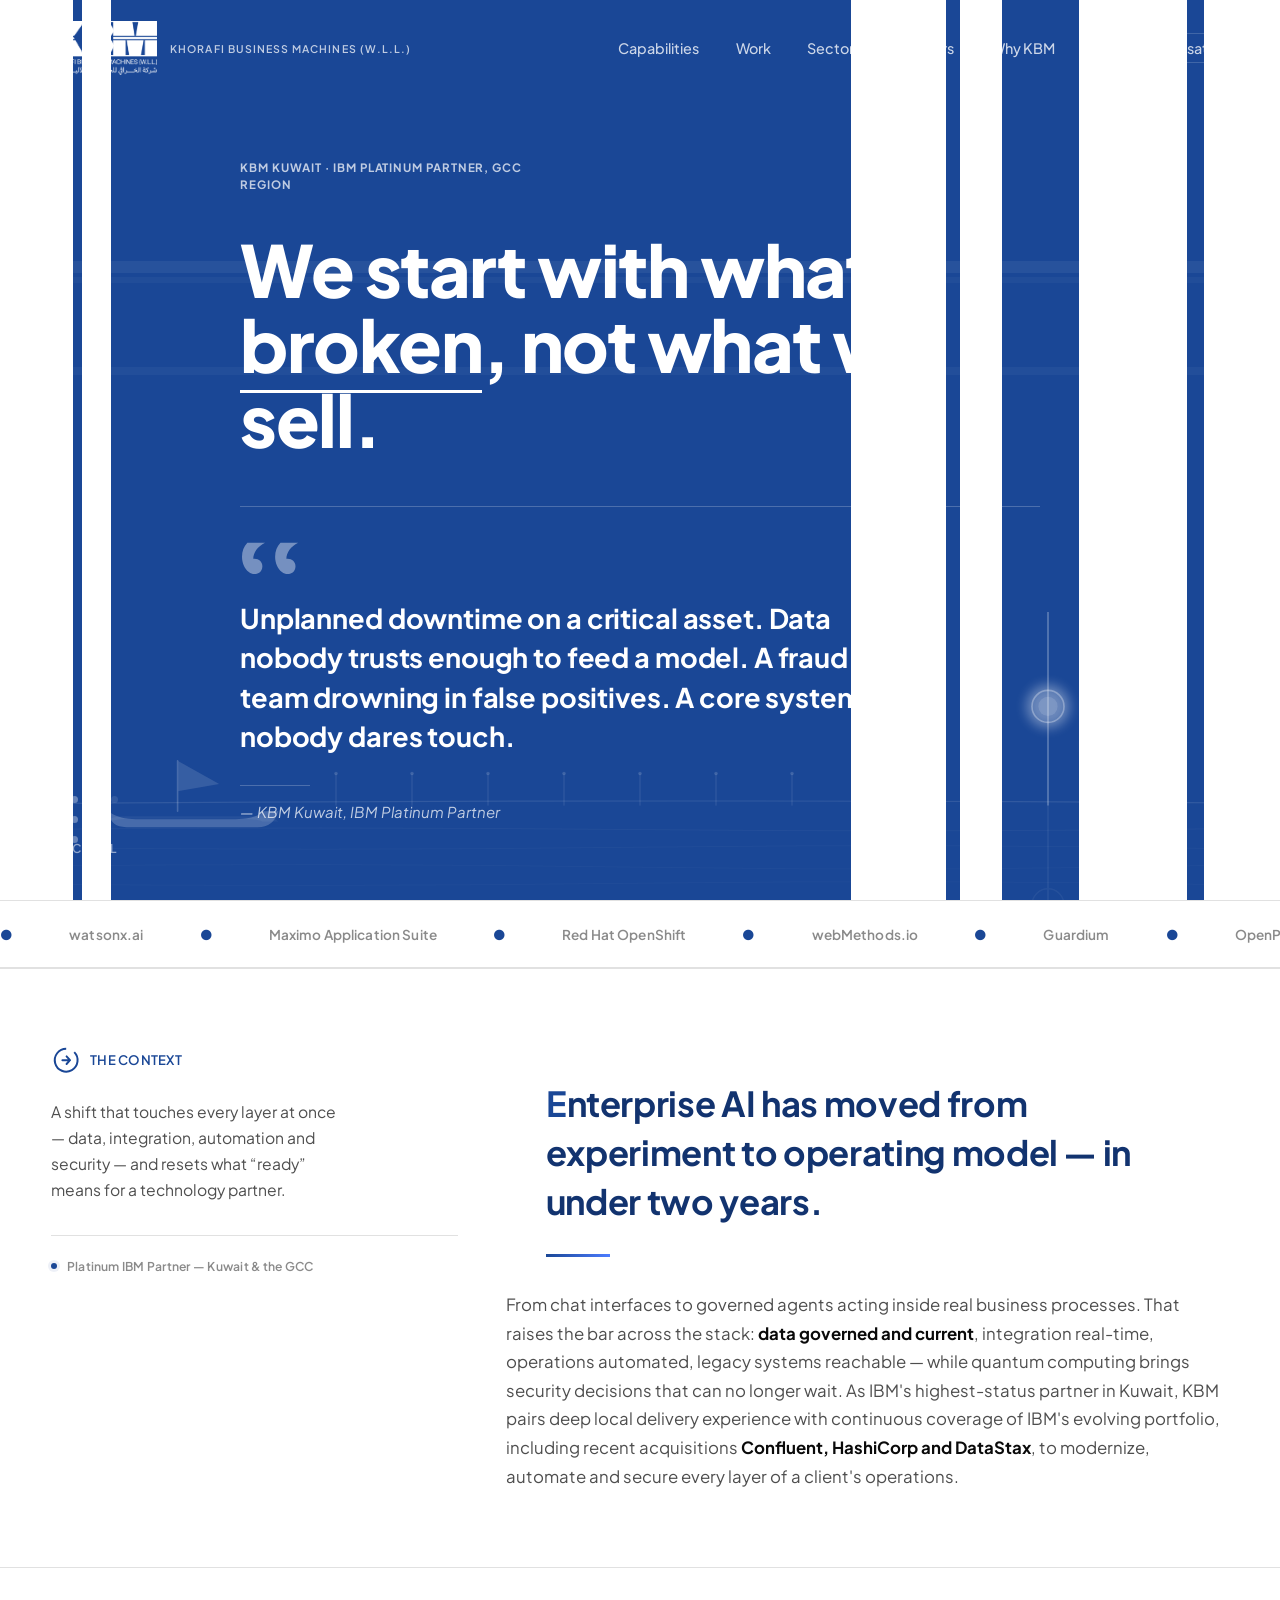
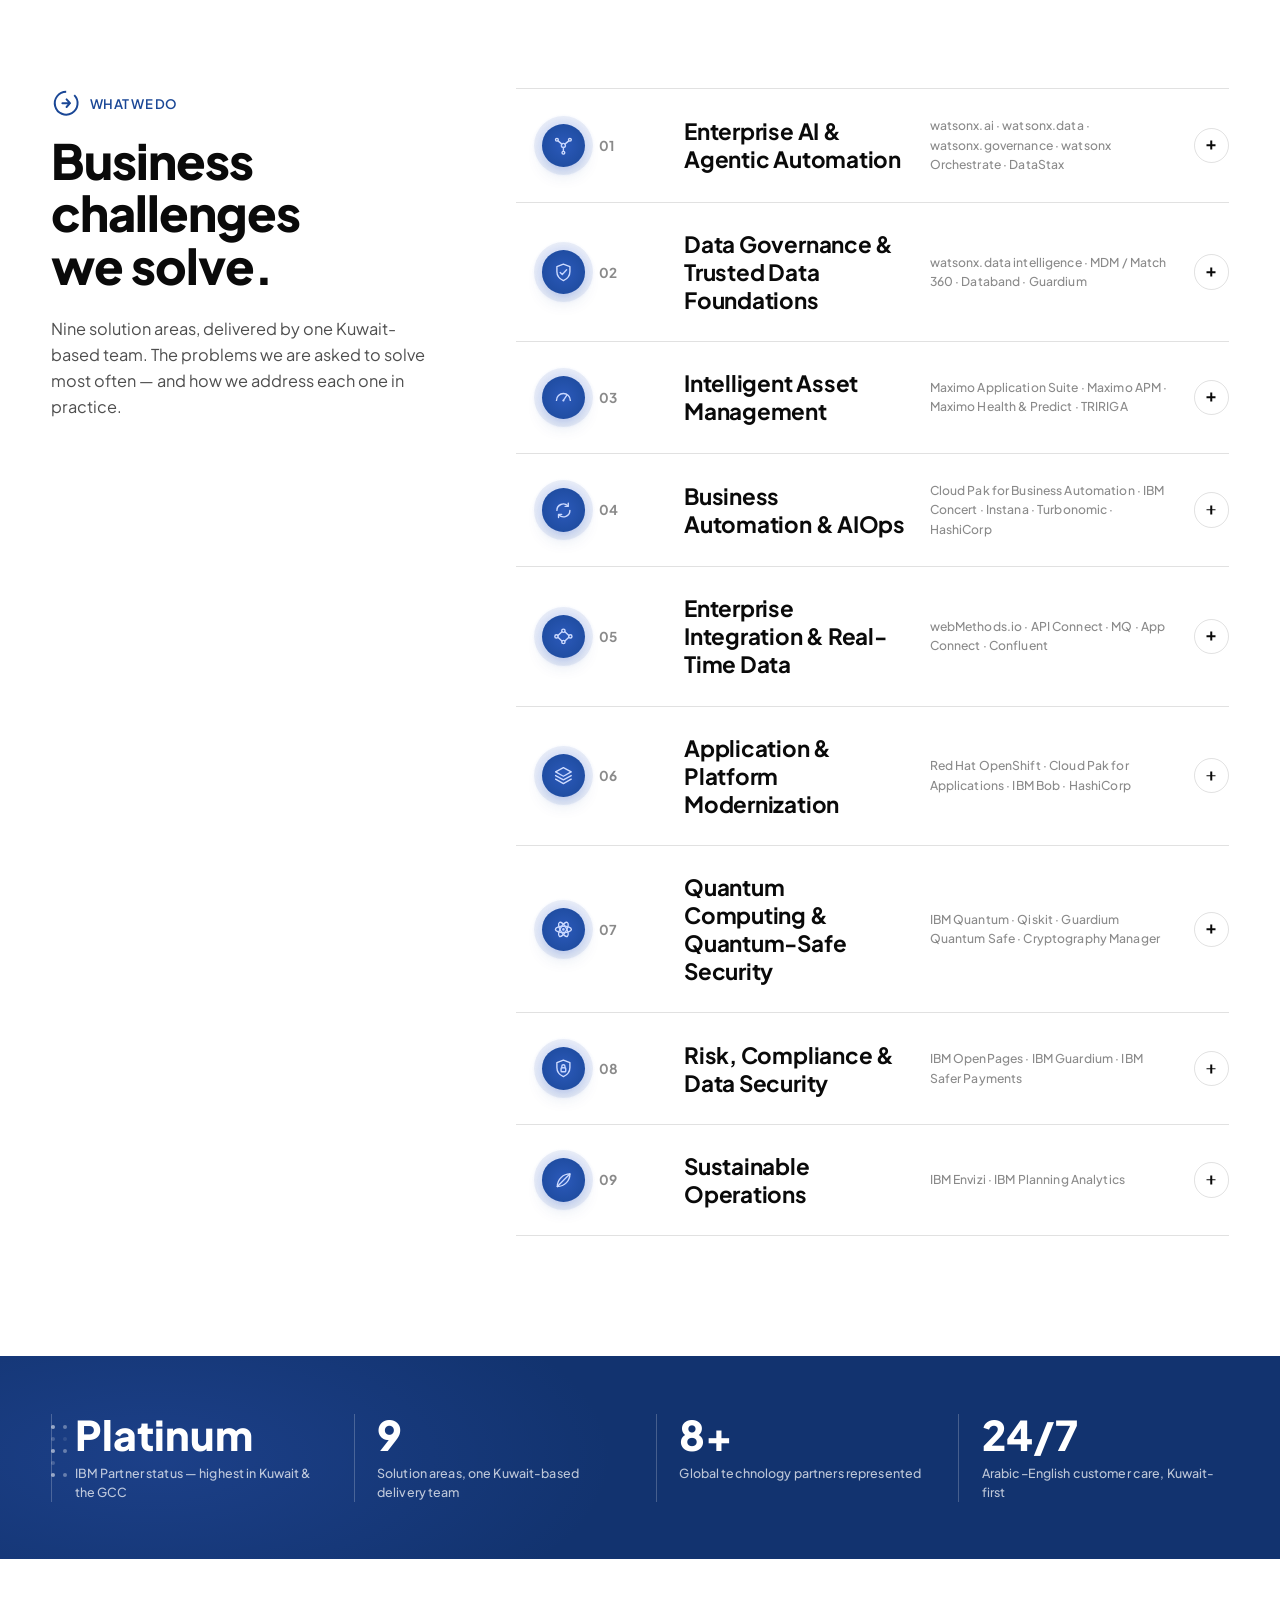
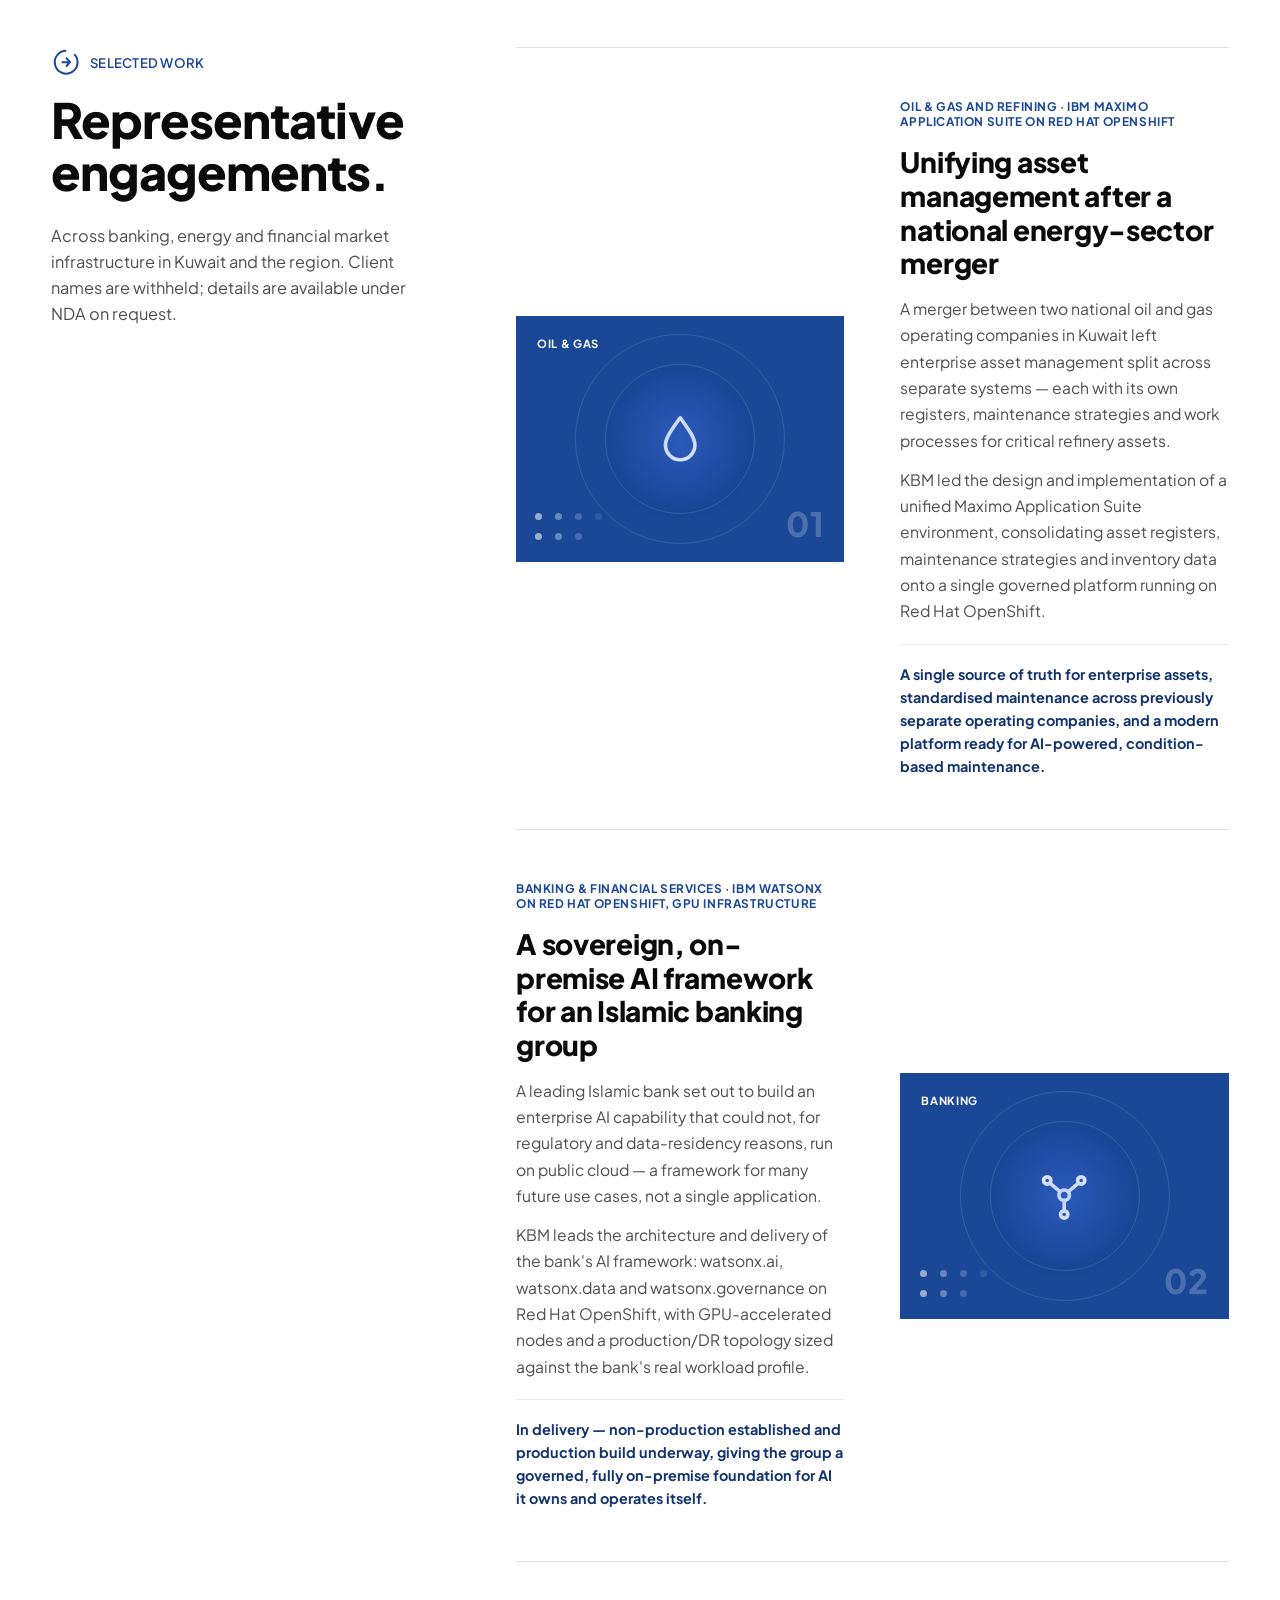
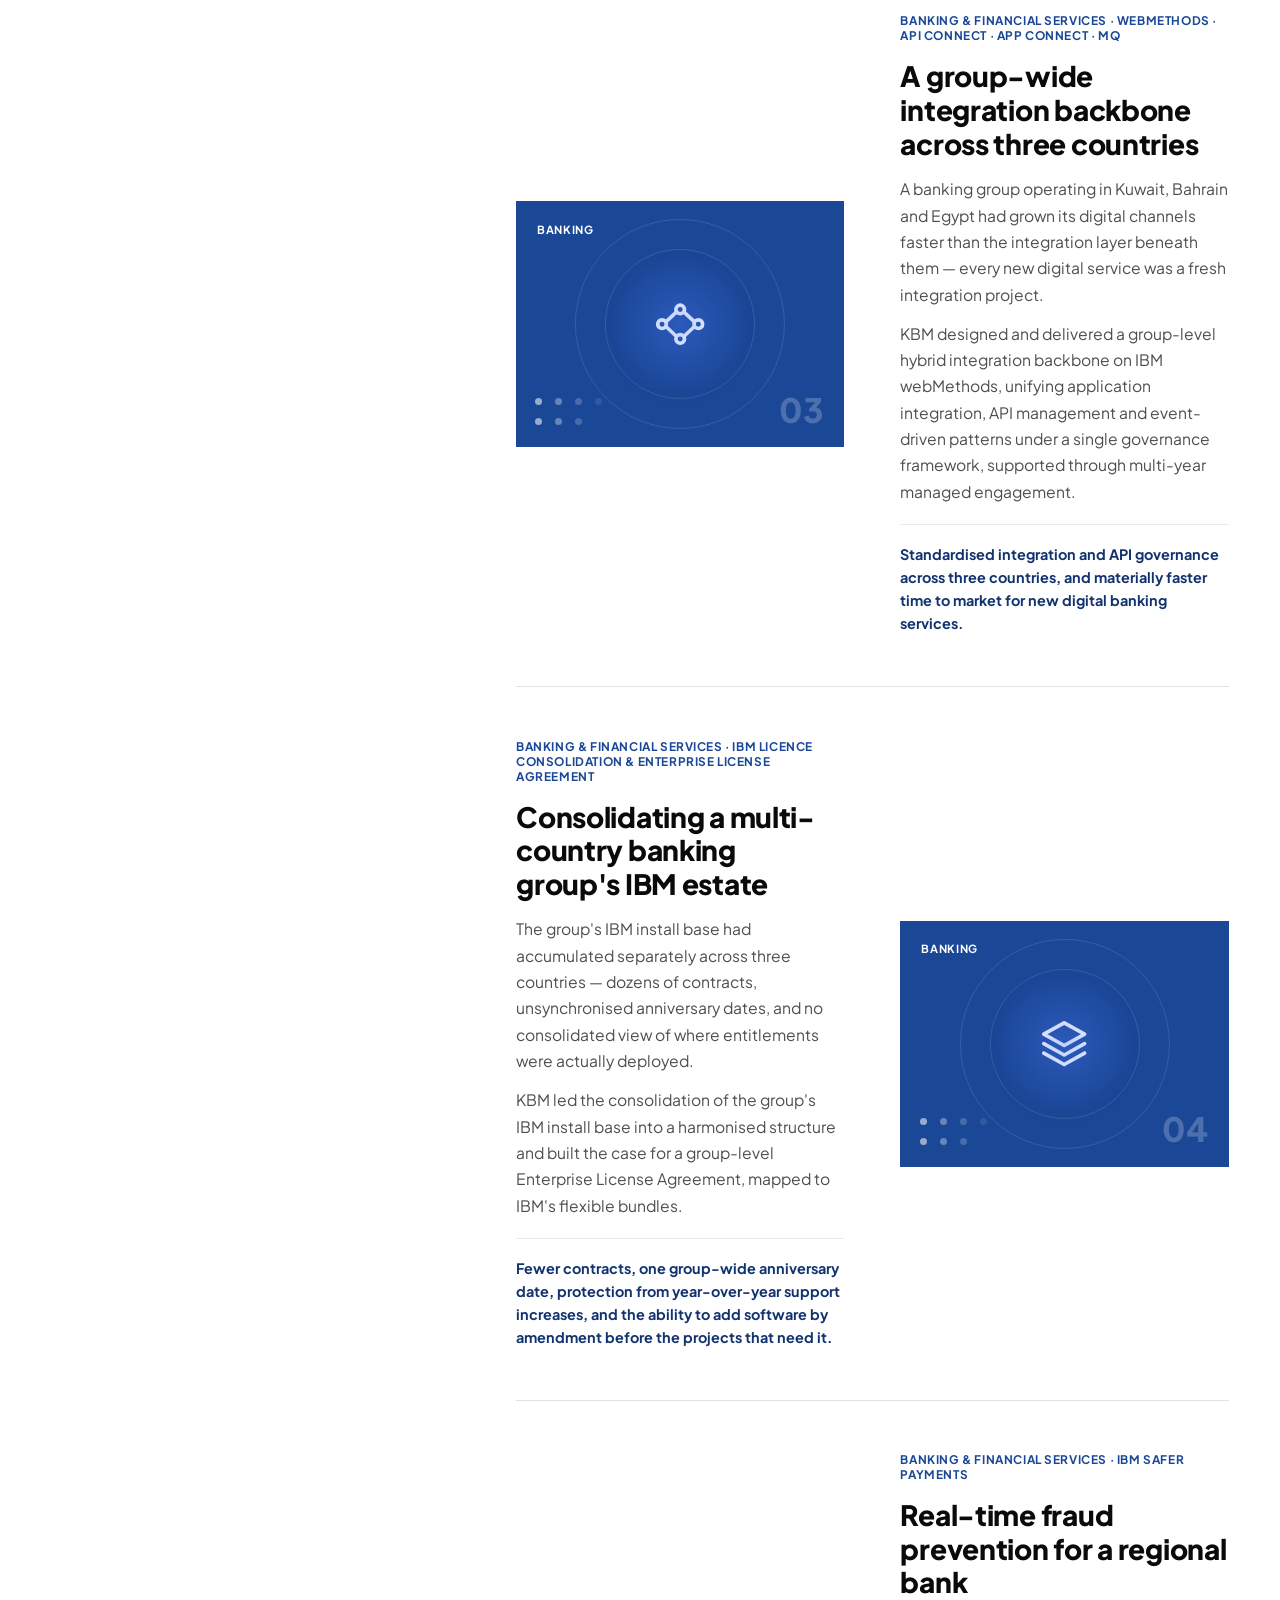
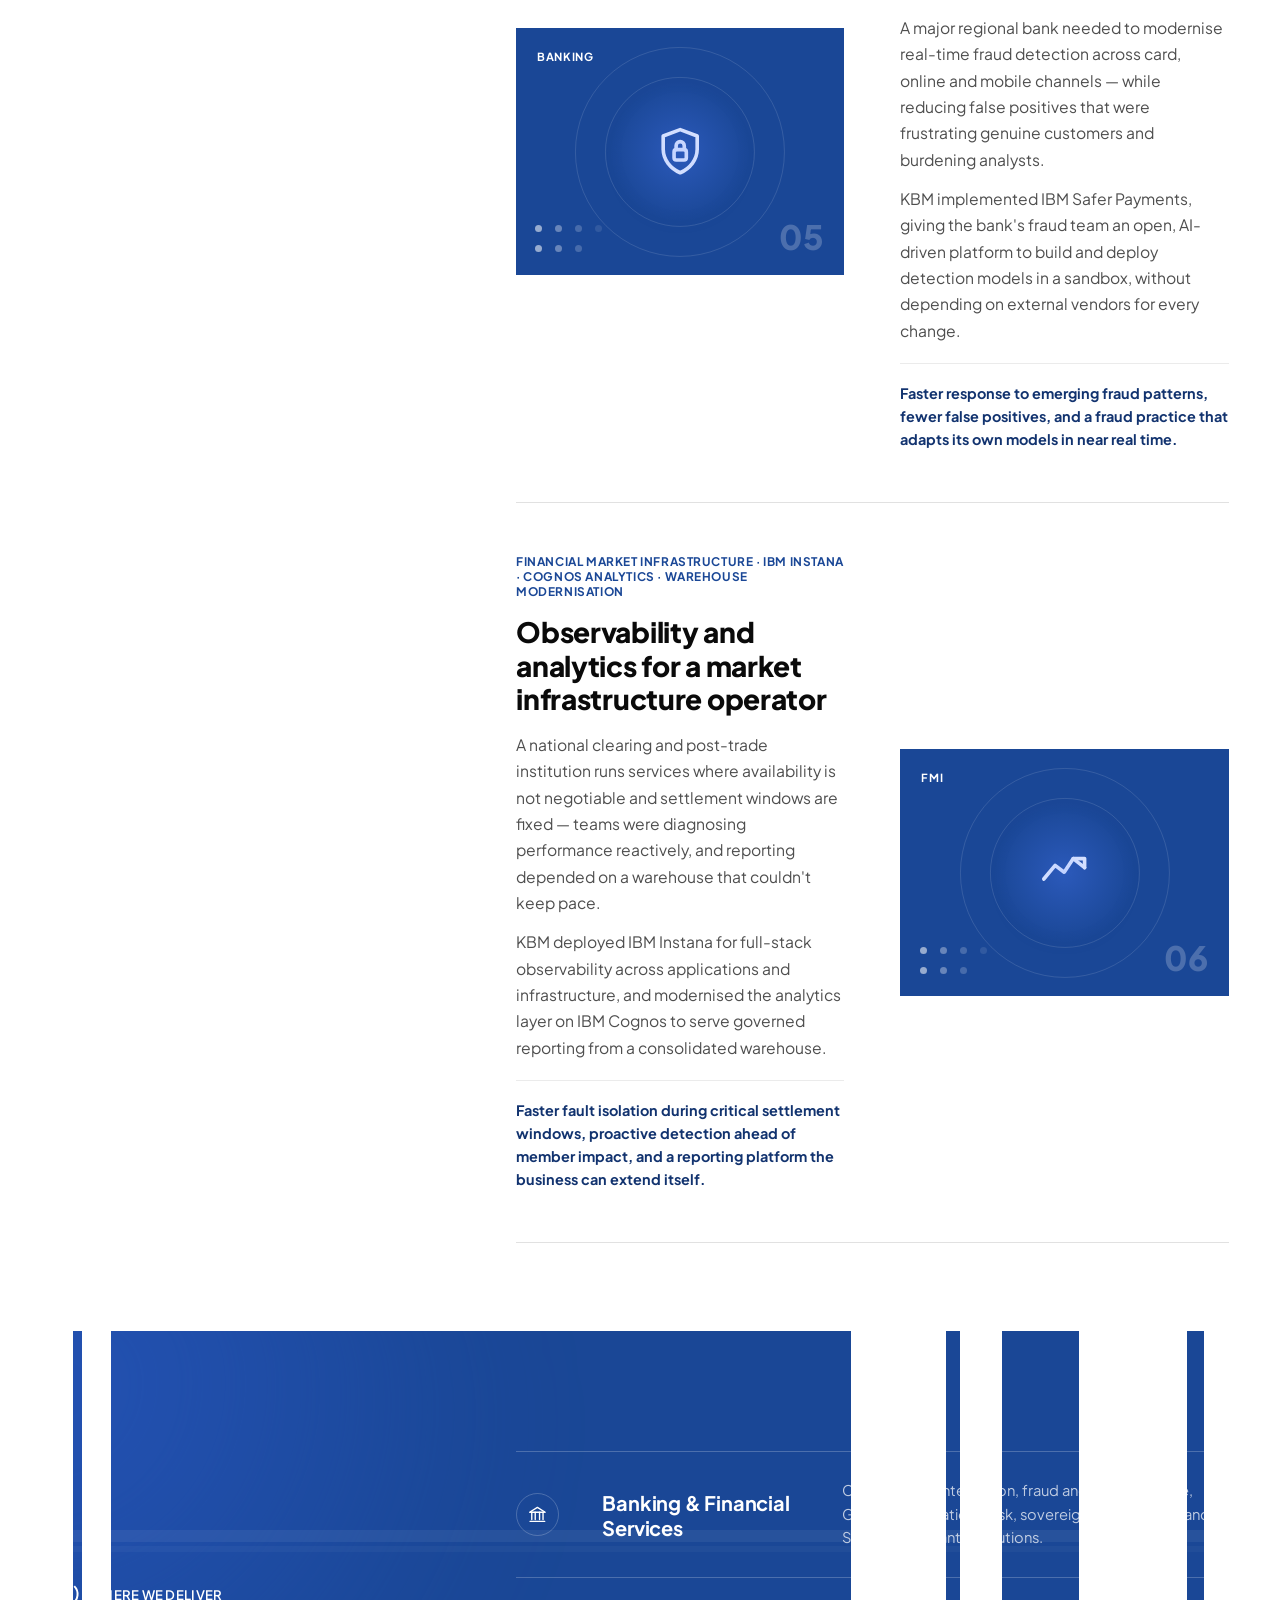
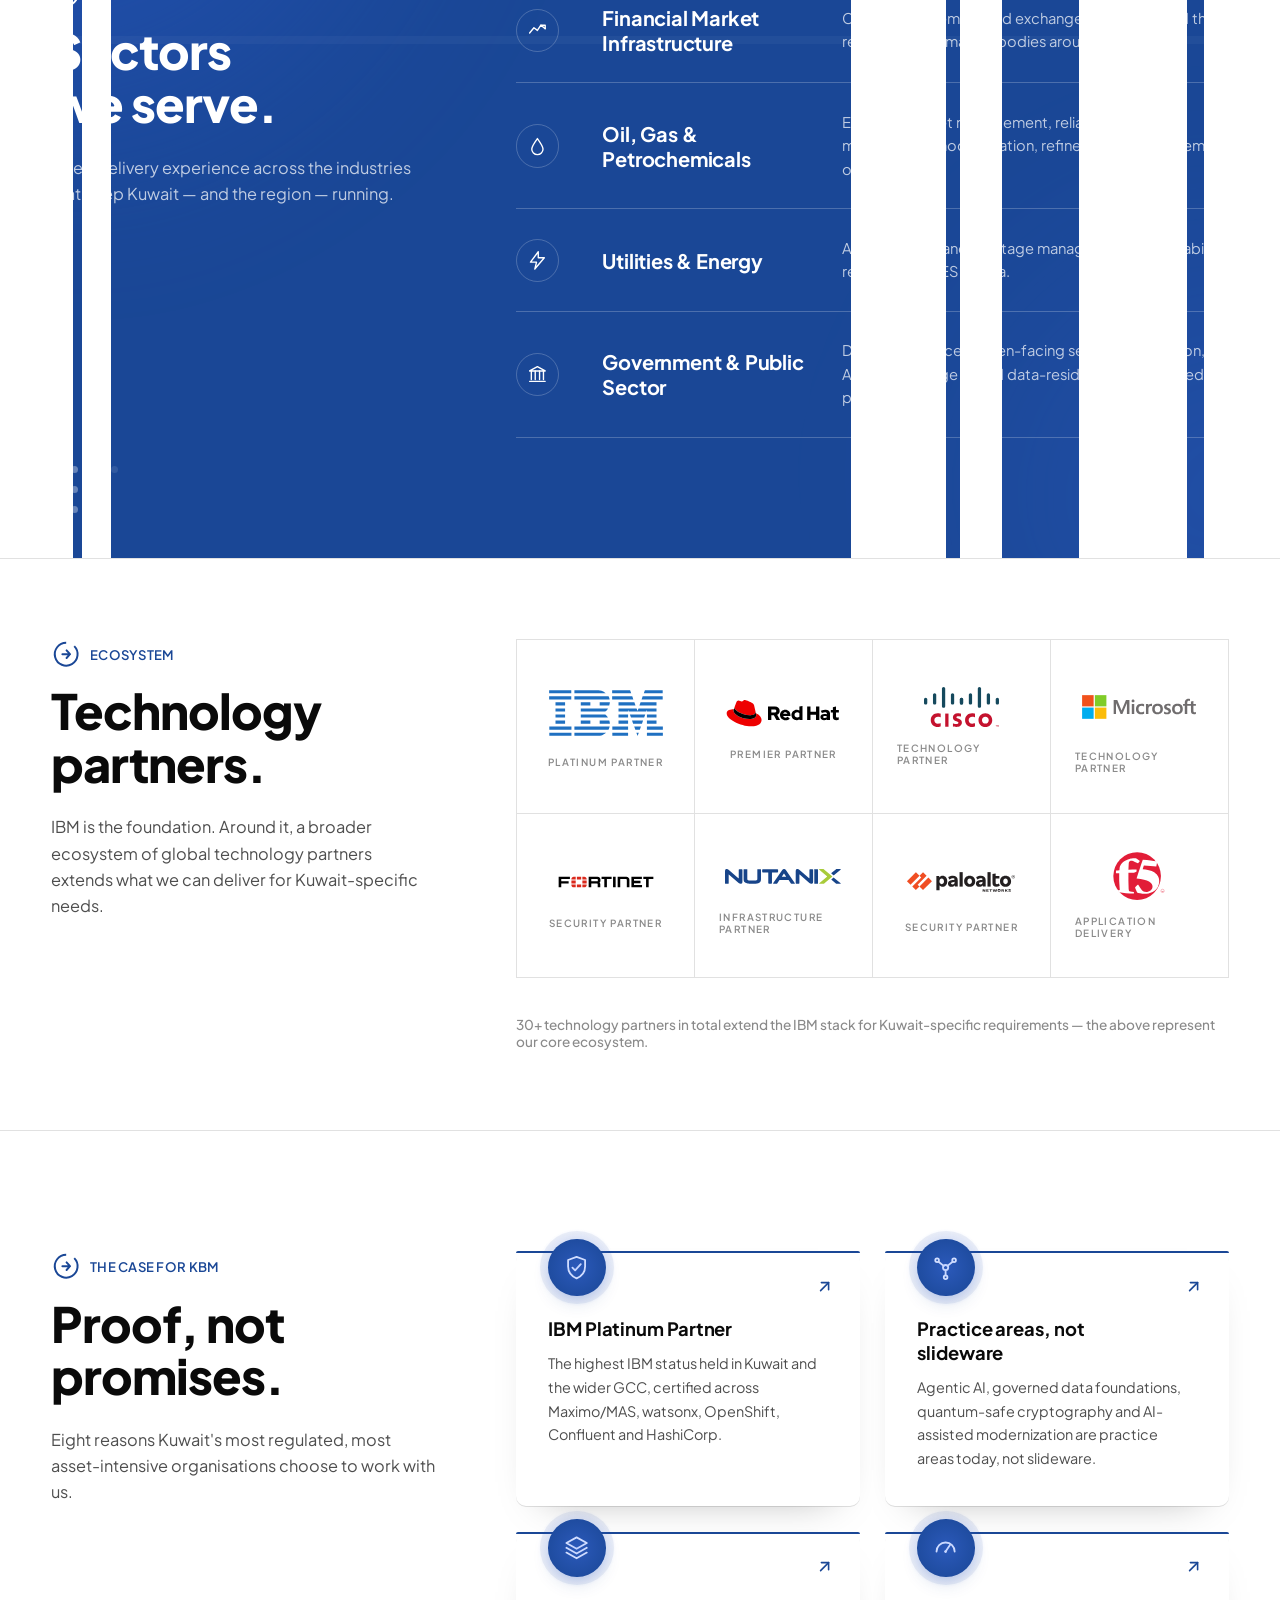
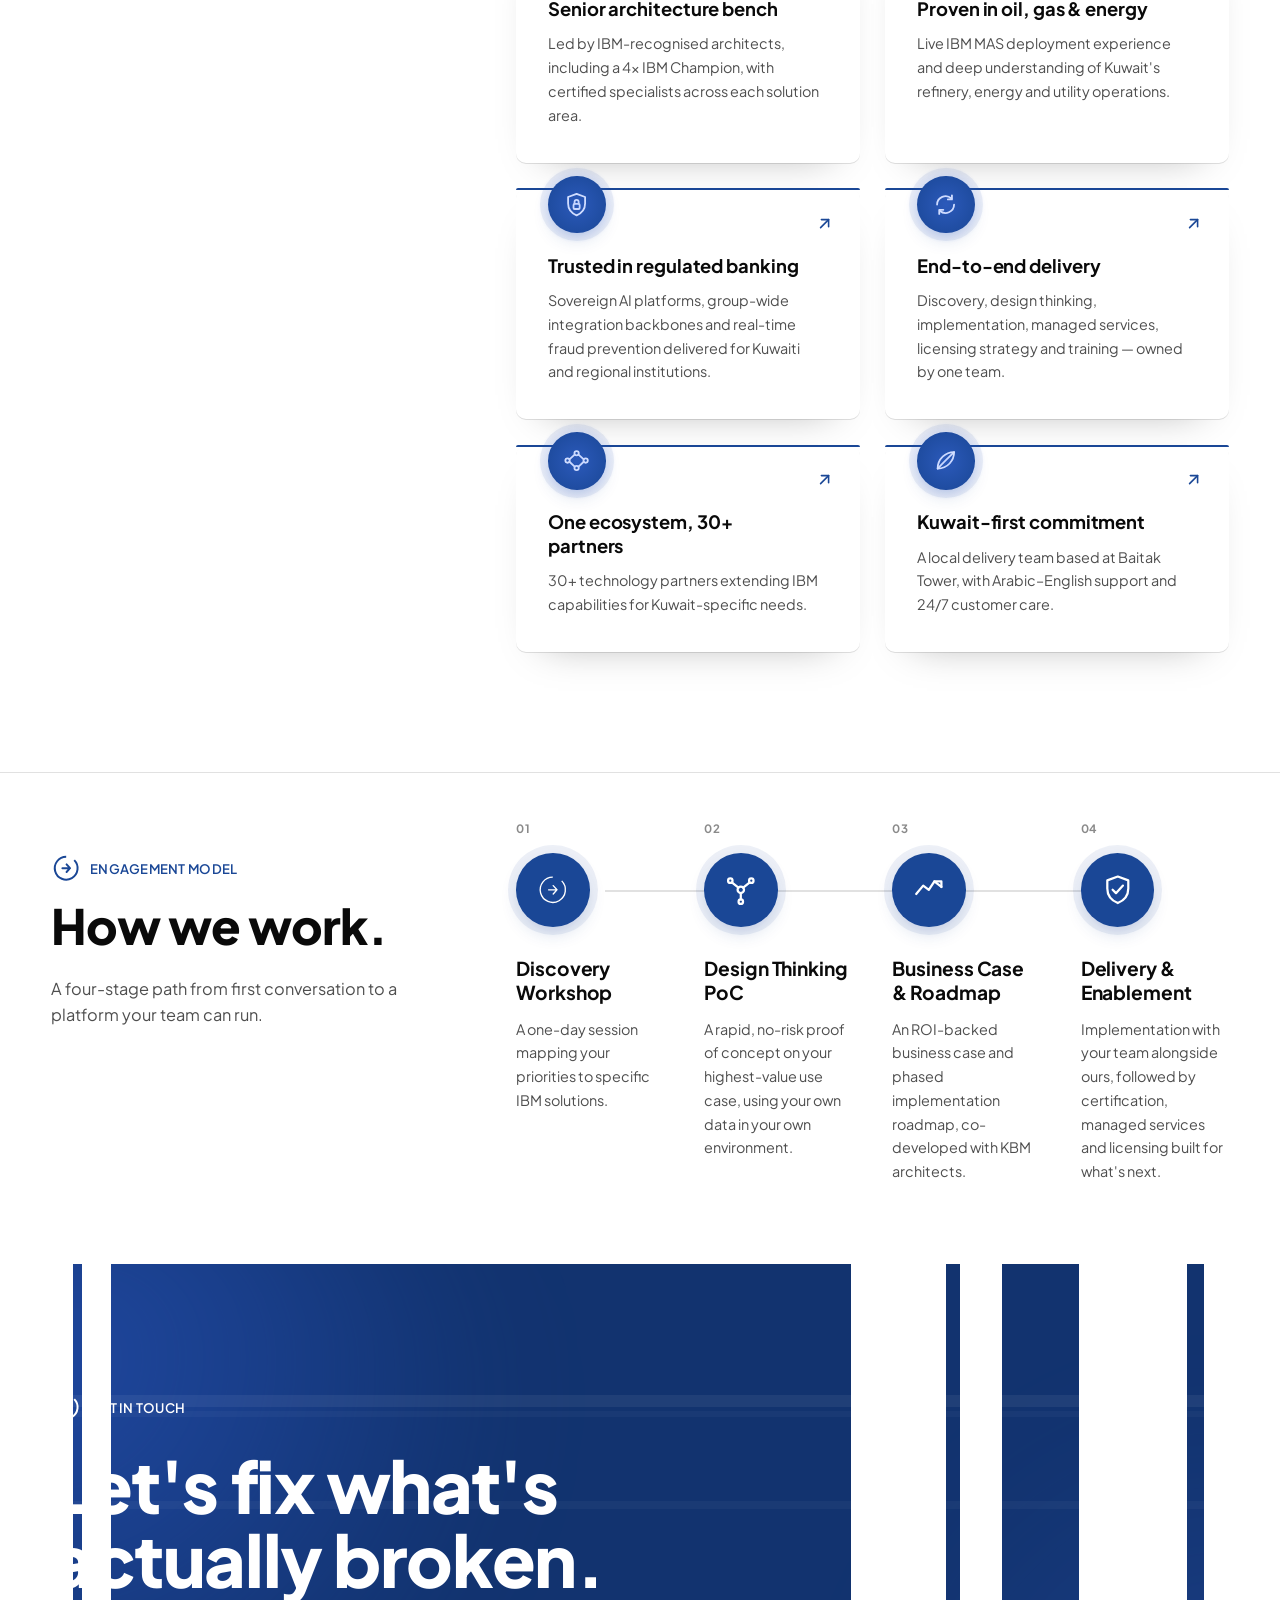
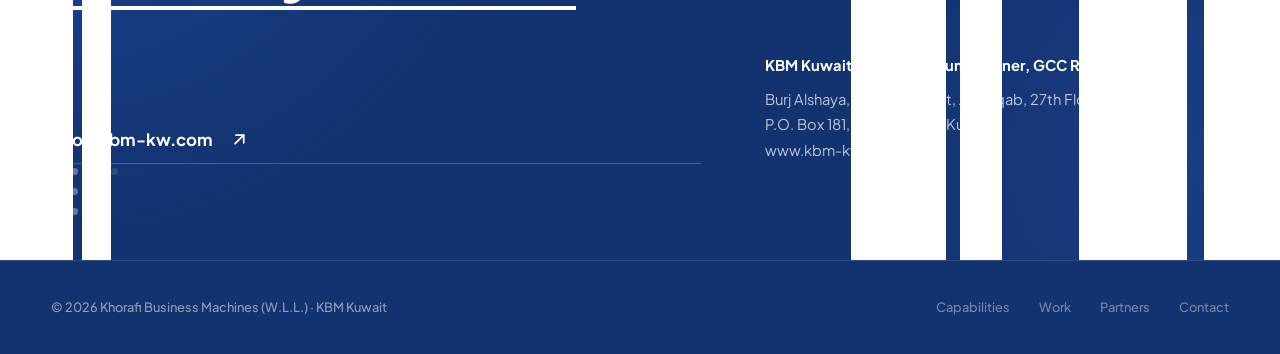
==== commit 8acf9c6f: "new version of the website" ====
--- a/index.html
+++ b/index.html
@@ -9,6 +9,8 @@
 <link rel="stylesheet" href="css/style.css">
 </head>
 <body>
+
+<div class="scroll-progress" aria-hidden="true"><div class="scroll-progress-bar" id="scrollProgressBar"></div></div>
 
 <!-- Reusable icon defs (referenced via <use>) -->
 <svg width="0" height="0" style="position:absolute" aria-hidden="true">
@@ -135,13 +137,21 @@
     </div>
 
     <h1 class="hero-headline">
-      Every engagement starts with a <em>business problem</em>, not a product.
+      <span class="word" style="--wi:0">We</span>
+      <span class="word" style="--wi:1">start</span>
+      <span class="word" style="--wi:2">with</span>
+      <span class="word" style="--wi:3">what's</span>
+      <em><span class="word" style="--wi:4">broken</span></em><span class="word" style="--wi:5">,</span>
+      <span class="word" style="--wi:6">not</span>
+      <span class="word" style="--wi:7">what</span>
+      <span class="word" style="--wi:8">we</span>
+      <span class="word" style="--wi:9">sell.</span>
     </h1>
 
     <div class="hero-bottom">
       <div class="pull-quote" data-reveal>
         <svg class="quote-mark" viewBox="0 0 100 60" fill="currentColor"><path d="M10 5 C0 15 0 35 12 45 C18 50 28 48 30 40 C32 32 26 26 18 27 C18 18 24 10 34 5 Z"/><path d="M55 5 C45 15 45 35 57 45 C63 50 73 48 75 40 C77 32 71 26 63 27 C63 18 69 10 79 5 Z"/></svg>
-        <p>Unplanned downtime on a critical asset. Data nobody trusts enough to feed a model. A fraud team drowning in false positives. A core application nobody wants to touch.</p>
+        <p>Unplanned downtime on a critical asset. Data nobody trusts enough to feed a model. A fraud team drowning in false positives. A core system nobody dares touch.</p>
         <div class="pull-quote-foot">
           <span class="rule-short"></span>
           <div class="attribution">— KBM Kuwait, IBM Platinum Partner</div>
@@ -165,17 +175,21 @@
   <div class="wrap">
     <div class="label-col">
       <div class="eyebrow"><span class="mark"><svg><use href="#ic-mark"/></svg></span> The Context</div>
+      <p class="context-note" data-reveal>A shift that touches every layer at once — data, integration, automation and security — and resets what &ldquo;ready&rdquo; means for a technology partner.</p>
+      <div class="context-tag" data-reveal data-reveal-delay="1">
+        <span class="context-tag-dot" aria-hidden="true"></span>
+        Platinum IBM Partner — Kuwait &amp; the GCC
+      </div>
     </div>
     <div>
-      <blockquote>Enterprise AI has moved, in under two years, from experiment to operating model — from chat interfaces to governed agents that take action inside real business processes.</blockquote>
-      <p class="support">
-        That shift has raised the bar on everything beneath it: <strong>data has to be governed and current</strong>,
-        integration has to be real-time, operations have to be automated, and legacy applications have to become
-        reachable. A further shift, quantum computing, is now close enough that the security decisions it forces
-        have to be made today. As IBM's highest-status partner in Kuwait, KBM combines deep local delivery
-        experience with continuous coverage of IBM's fast-evolving portfolio — including its most recent
-        acquisitions, <strong>Confluent, HashiCorp and DataStax</strong> — to help clients modernize, automate and
-        secure every layer of their operations.
+      <blockquote data-reveal>Enterprise AI has moved from experiment to operating model — in under two years.</blockquote>
+      <p class="support" data-reveal data-reveal-delay="1">
+        From chat interfaces to governed agents acting inside real business processes. That raises the bar across
+        the stack: <strong>data governed and current</strong>, integration real-time, operations automated, legacy
+        systems reachable — while quantum computing brings security decisions that can no longer wait. As IBM's
+        highest-status partner in Kuwait, KBM pairs deep local delivery experience with continuous coverage of
+        IBM's evolving portfolio, including recent acquisitions <strong>Confluent, HashiCorp and DataStax</strong>,
+        to modernize, automate and secure every layer of a client's operations.
       </p>
     </div>
   </div>
@@ -195,13 +209,13 @@
     <div class="cap-list" id="capList">
 
       <div class="cap-item" data-reveal>
-        <button class="cap-trigger">
+        <button class="cap-trigger" aria-expanded="false" aria-controls="cap-panel-1" id="cap-trigger-1">
           <span class="badge-num"><span class="icon-badge icon-badge--sm"><svg><use href="#ic-ai"/></svg></span><span class="num">01</span></span>
           <h3>Enterprise AI &amp; Agentic Automation</h3>
           <span class="stack">watsonx.ai · watsonx.data · watsonx.governance · watsonx Orchestrate · DataStax</span>
           <span class="plus"></span>
         </button>
-        <div class="cap-panel"><div class="cap-panel-inner"><div class="cap-body">
+        <div class="cap-panel" id="cap-panel-1" role="region" aria-labelledby="cap-trigger-1" aria-hidden="true"><div class="cap-panel-inner"><div class="cap-body">
           <div class="col">
             <div>
               <h4>The challenge</h4>
@@ -216,13 +230,13 @@
       </div>
 
       <div class="cap-item" data-reveal>
-        <button class="cap-trigger">
+        <button class="cap-trigger" aria-expanded="false" aria-controls="cap-panel-2" id="cap-trigger-2">
           <span class="badge-num"><span class="icon-badge icon-badge--sm"><svg><use href="#ic-governance"/></svg></span><span class="num">02</span></span>
           <h3>Data Governance &amp; Trusted Data Foundations</h3>
           <span class="stack">watsonx.data intelligence · MDM / Match 360 · Databand · Guardium</span>
           <span class="plus"></span>
         </button>
-        <div class="cap-panel"><div class="cap-panel-inner"><div class="cap-body">
+        <div class="cap-panel" id="cap-panel-2" role="region" aria-labelledby="cap-trigger-2" aria-hidden="true"><div class="cap-panel-inner"><div class="cap-body">
           <div class="col">
             <div>
               <h4>The challenge</h4>
@@ -237,13 +251,13 @@
       </div>
 
       <div class="cap-item" data-reveal>
-        <button class="cap-trigger">
+        <button class="cap-trigger" aria-expanded="false" aria-controls="cap-panel-3" id="cap-trigger-3">
           <span class="badge-num"><span class="icon-badge icon-badge--sm"><svg><use href="#ic-assets"/></svg></span><span class="num">03</span></span>
           <h3>Intelligent Asset Management</h3>
           <span class="stack">Maximo Application Suite · Maximo APM · Maximo Health &amp; Predict · TRIRIGA</span>
           <span class="plus"></span>
         </button>
-        <div class="cap-panel"><div class="cap-panel-inner"><div class="cap-body">
+        <div class="cap-panel" id="cap-panel-3" role="region" aria-labelledby="cap-trigger-3" aria-hidden="true"><div class="cap-panel-inner"><div class="cap-body">
           <div class="col">
             <div>
               <h4>The challenge</h4>
@@ -258,13 +272,13 @@
       </div>
 
       <div class="cap-item" data-reveal>
-        <button class="cap-trigger">
+        <button class="cap-trigger" aria-expanded="false" aria-controls="cap-panel-4" id="cap-trigger-4">
           <span class="badge-num"><span class="icon-badge icon-badge--sm"><svg><use href="#ic-automation"/></svg></span><span class="num">04</span></span>
           <h3>Business Automation &amp; AIOps</h3>
           <span class="stack">Cloud Pak for Business Automation · IBM Concert · Instana · Turbonomic · HashiCorp</span>
           <span class="plus"></span>
         </button>
-        <div class="cap-panel"><div class="cap-panel-inner"><div class="cap-body">
+        <div class="cap-panel" id="cap-panel-4" role="region" aria-labelledby="cap-trigger-4" aria-hidden="true"><div class="cap-panel-inner"><div class="cap-body">
           <div class="col">
             <div>
               <h4>The challenge</h4>
@@ -279,13 +293,13 @@
       </div>
 
       <div class="cap-item" data-reveal>
-        <button class="cap-trigger">
+        <button class="cap-trigger" aria-expanded="false" aria-controls="cap-panel-5" id="cap-trigger-5">
           <span class="badge-num"><span class="icon-badge icon-badge--sm"><svg><use href="#ic-integration"/></svg></span><span class="num">05</span></span>
           <h3>Enterprise Integration &amp; Real-Time Data</h3>
           <span class="stack">webMethods.io · API Connect · MQ · App Connect · Confluent</span>
           <span class="plus"></span>
         </button>
-        <div class="cap-panel"><div class="cap-panel-inner"><div class="cap-body">
+        <div class="cap-panel" id="cap-panel-5" role="region" aria-labelledby="cap-trigger-5" aria-hidden="true"><div class="cap-panel-inner"><div class="cap-body">
           <div class="col">
             <div>
               <h4>The challenge</h4>
@@ -300,13 +314,13 @@
       </div>
 
       <div class="cap-item" data-reveal>
-        <button class="cap-trigger">
+        <button class="cap-trigger" aria-expanded="false" aria-controls="cap-panel-6" id="cap-trigger-6">
           <span class="badge-num"><span class="icon-badge icon-badge--sm"><svg><use href="#ic-modernization"/></svg></span><span class="num">06</span></span>
           <h3>Application &amp; Platform Modernization</h3>
           <span class="stack">Red Hat OpenShift · Cloud Pak for Applications · IBM Bob · HashiCorp</span>
           <span class="plus"></span>
         </button>
-        <div class="cap-panel"><div class="cap-panel-inner"><div class="cap-body">
+        <div class="cap-panel" id="cap-panel-6" role="region" aria-labelledby="cap-trigger-6" aria-hidden="true"><div class="cap-panel-inner"><div class="cap-body">
           <div class="col">
             <div>
               <h4>The challenge</h4>
@@ -321,13 +335,13 @@
       </div>
 
       <div class="cap-item" data-reveal>
-        <button class="cap-trigger">
+        <button class="cap-trigger" aria-expanded="false" aria-controls="cap-panel-7" id="cap-trigger-7">
           <span class="badge-num"><span class="icon-badge icon-badge--sm"><svg><use href="#ic-quantum"/></svg></span><span class="num">07</span></span>
           <h3>Quantum Computing &amp; Quantum-Safe Security</h3>
           <span class="stack">IBM Quantum · Qiskit · Guardium Quantum Safe · Cryptography Manager</span>
           <span class="plus"></span>
         </button>
-        <div class="cap-panel"><div class="cap-panel-inner"><div class="cap-body">
+        <div class="cap-panel" id="cap-panel-7" role="region" aria-labelledby="cap-trigger-7" aria-hidden="true"><div class="cap-panel-inner"><div class="cap-body">
           <div class="col">
             <div>
               <h4>The challenge</h4>
@@ -342,13 +356,13 @@
       </div>
 
       <div class="cap-item" data-reveal>
-        <button class="cap-trigger">
+        <button class="cap-trigger" aria-expanded="false" aria-controls="cap-panel-8" id="cap-trigger-8">
           <span class="badge-num"><span class="icon-badge icon-badge--sm"><svg><use href="#ic-risk"/></svg></span><span class="num">08</span></span>
           <h3>Risk, Compliance &amp; Data Security</h3>
           <span class="stack">IBM OpenPages · IBM Guardium · IBM Safer Payments</span>
           <span class="plus"></span>
         </button>
-        <div class="cap-panel"><div class="cap-panel-inner"><div class="cap-body">
+        <div class="cap-panel" id="cap-panel-8" role="region" aria-labelledby="cap-trigger-8" aria-hidden="true"><div class="cap-panel-inner"><div class="cap-body">
           <div class="col">
             <div>
               <h4>The challenge</h4>
@@ -363,13 +377,13 @@
       </div>
 
       <div class="cap-item" data-reveal>
-        <button class="cap-trigger">
+        <button class="cap-trigger" aria-expanded="false" aria-controls="cap-panel-9" id="cap-trigger-9">
           <span class="badge-num"><span class="icon-badge icon-badge--sm"><svg><use href="#ic-leaf"/></svg></span><span class="num">09</span></span>
           <h3>Sustainable Operations</h3>
           <span class="stack">IBM Envizi · IBM Planning Analytics</span>
           <span class="plus"></span>
         </button>
-        <div class="cap-panel"><div class="cap-panel-inner"><div class="cap-body">
+        <div class="cap-panel" id="cap-panel-9" role="region" aria-labelledby="cap-trigger-9" aria-hidden="true"><div class="cap-panel-inner"><div class="cap-body">
           <div class="col">
             <div>
               <h4>The challenge</h4>
@@ -536,6 +550,7 @@
 
 <!-- ================= SECTORS ================= -->
 <section class="section section--navy bg-stripes" id="sectors">
+  <div class="hero-mesh" aria-hidden="true"></div>
   <div class="edge-stripes" aria-hidden="true"><span class="l1"></span><span class="l2"></span><span class="r1"></span><span class="r2"></span><span class="r3"></span><span class="r4"></span></div>
   <div class="hairlines" aria-hidden="true"><span></span><span></span><span></span></div>
   <div class="dot-cluster" aria-hidden="true">
@@ -594,15 +609,15 @@
     </div>
 
     <div class="split-content">
-    <div class="partner-grid" data-reveal>
-      <div class="partner-tile"><img class="partner-logo partner-logo--wide" src="assets/partners/ibm.svg" alt="IBM"><small>Platinum Partner</small></div>
-      <div class="partner-tile"><img class="partner-logo" src="assets/partners/redhat.svg" alt="Red Hat"><small>Premier Partner</small></div>
-      <div class="partner-tile"><img class="partner-logo" src="assets/partners/cisco.svg" alt="Cisco"><small>Technology Partner</small></div>
-      <div class="partner-tile"><img class="partner-logo partner-logo--wide" src="assets/partners/microsoft.svg" alt="Microsoft"><small>Technology Partner</small></div>
-      <div class="partner-tile"><img class="partner-logo" src="assets/partners/fortinet.svg" alt="Fortinet"><small>Security Partner</small></div>
-      <div class="partner-tile"><img class="partner-logo" src="assets/partners/nutanix.svg" alt="Nutanix"><small>Infrastructure Partner</small></div>
-      <div class="partner-tile"><img class="partner-logo partner-logo--mark" src="assets/partners/paloalto.svg" alt="Palo Alto Networks"><small>Security Partner</small></div>
-      <div class="partner-tile"><img class="partner-logo partner-logo--mark" src="assets/partners/f5.svg" alt="F5"><small>Application Delivery</small></div>
+    <div class="partner-grid">
+      <div class="partner-tile" data-reveal><img class="partner-logo partner-logo--wide" src="assets/partners/ibm.svg" alt="IBM"><small>Platinum Partner</small></div>
+      <div class="partner-tile" data-reveal><img class="partner-logo" src="assets/partners/redhat.svg" alt="Red Hat"><small>Premier Partner</small></div>
+      <div class="partner-tile" data-reveal><img class="partner-logo" src="assets/partners/cisco.svg" alt="Cisco"><small>Technology Partner</small></div>
+      <div class="partner-tile" data-reveal><img class="partner-logo partner-logo--wide" src="assets/partners/microsoft.svg" alt="Microsoft"><small>Technology Partner</small></div>
+      <div class="partner-tile" data-reveal><img class="partner-logo" src="assets/partners/fortinet.svg" alt="Fortinet"><small>Security Partner</small></div>
+      <div class="partner-tile" data-reveal><img class="partner-logo" src="assets/partners/nutanix.svg" alt="Nutanix"><small>Infrastructure Partner</small></div>
+      <div class="partner-tile" data-reveal><img class="partner-logo partner-logo--mark" src="assets/partners/paloalto.svg" alt="Palo Alto Networks"><small>Security Partner</small></div>
+      <div class="partner-tile" data-reveal><img class="partner-logo partner-logo--mark" src="assets/partners/f5.svg" alt="F5"><small>Application Delivery</small></div>
     </div>
     <p class="partner-note">30+ technology partners in total extend the IBM stack for Kuwait-specific requirements — the above represent our core ecosystem.</p>
     </div>
@@ -616,7 +631,7 @@
     <div class="split">
     <div class="section-head" data-reveal>
       <div class="eyebrow"><span class="mark"><svg><use href="#ic-mark"/></svg></span> The case for KBM</div>
-      <h2>Why partner<br>with KBM.</h2>
+      <h2>Proof, not<br>promises.</h2>
       <p class="head-note">Eight reasons Kuwait's most regulated, most asset-intensive organisations choose to work with us.</p>
     </div>
     <div class="split-content">
@@ -629,7 +644,7 @@
       <div class="reason" data-reveal>
         <span class="arrow-corner"><svg><use href="#ic-arrow-diag"/></svg></span>
         <span class="icon-badge"><svg><use href="#ic-ai"/></svg></span>
-        <h4>Ahead of the curve</h4><p>Agentic AI, governed data foundations, quantum-safe cryptography and AI-assisted modernization are practice areas today, not slideware.</p>
+        <h4>Practice areas, not slideware</h4><p>Agentic AI, governed data foundations, quantum-safe cryptography and AI-assisted modernization are practice areas today, not slideware.</p>
       </div>
       <div class="reason" data-reveal>
         <span class="arrow-corner"><svg><use href="#ic-arrow-diag"/></svg></span>
@@ -654,7 +669,7 @@
       <div class="reason" data-reveal>
         <span class="arrow-corner"><svg><use href="#ic-arrow-diag"/></svg></span>
         <span class="icon-badge"><svg><use href="#ic-integration"/></svg></span>
-        <h4>A broader innovation ecosystem</h4><p>30+ technology partners extending IBM capabilities for Kuwait-specific needs.</p>
+        <h4>One ecosystem, 30+ partners</h4><p>30+ technology partners extending IBM capabilities for Kuwait-specific needs.</p>
       </div>
       <div class="reason" data-reveal>
         <span class="arrow-corner"><svg><use href="#ic-arrow-diag"/></svg></span>
@@ -678,22 +693,22 @@
     </div>
     <div class="split-content">
     <div class="timeline">
-      <div class="timeline-track" aria-hidden="true"></div>
+      <div class="timeline-track" aria-hidden="true" data-reveal></div>
       <div class="timeline-step" data-reveal>
         <div class="timeline-node"><span class="timeline-num">01</span><span class="icon-badge"><svg><use href="#ic-mark"/></svg></span></div>
-        <h4>Discovery Workshop</h4><p>A one-day session mapping your priorities to specific IBM solutions.</p>
+        <div class="timeline-text"><h4>Discovery Workshop</h4><p>A one-day session mapping your priorities to specific IBM solutions.</p></div>
       </div>
       <div class="timeline-step" data-reveal data-reveal-delay="1">
         <div class="timeline-node"><span class="timeline-num">02</span><span class="icon-badge"><svg><use href="#ic-ai"/></svg></span></div>
-        <h4>Design Thinking PoC</h4><p>A rapid, no-risk proof of concept on your highest-value use case, using your own data in your own environment.</p>
+        <div class="timeline-text"><h4>Design Thinking PoC</h4><p>A rapid, no-risk proof of concept on your highest-value use case, using your own data in your own environment.</p></div>
       </div>
       <div class="timeline-step" data-reveal data-reveal-delay="2">
         <div class="timeline-node"><span class="timeline-num">03</span><span class="icon-badge"><svg><use href="#ic-exchange"/></svg></span></div>
-        <h4>Business Case &amp; Roadmap</h4><p>An ROI-backed business case and phased implementation roadmap, co-developed with KBM architects.</p>
+        <div class="timeline-text"><h4>Business Case &amp; Roadmap</h4><p>An ROI-backed business case and phased implementation roadmap, co-developed with KBM architects.</p></div>
       </div>
       <div class="timeline-step" data-reveal data-reveal-delay="3">
         <div class="timeline-node"><span class="timeline-num">04</span><span class="icon-badge"><svg><use href="#ic-governance"/></svg></span></div>
-        <h4>Delivery &amp; Enablement</h4><p>Implementation with your team alongside ours, followed by certification, managed services and licensing built for what's next.</p>
+        <div class="timeline-text"><h4>Delivery &amp; Enablement</h4><p>Implementation with your team alongside ours, followed by certification, managed services and licensing built for what's next.</p></div>
       </div>
     </div>
     </div>
@@ -703,6 +718,7 @@
 
 <!-- ================= CONTACT / CTA ================= -->
 <section class="cta bg-stripes-deep" id="contact">
+  <div class="hero-mesh" aria-hidden="true"></div>
   <div class="edge-stripes" aria-hidden="true"><span class="l1"></span><span class="l2"></span><span class="r1"></span><span class="r2"></span><span class="r3"></span><span class="r4"></span></div>
   <div class="hairlines" aria-hidden="true"><span></span><span></span><span></span></div>
   <div class="dot-cluster" aria-hidden="true">
@@ -712,7 +728,7 @@
   </div>
   <div class="wrap">
     <div class="eyebrow" style="margin-bottom:1.6rem;" data-reveal><span class="mark on-navy"><svg><use href="#ic-mark"/></svg></span> Get in touch</div>
-    <h2 class="cta-headline" data-reveal>Let's solve the <em>business problem</em> first.</h2>
+    <h2 class="cta-headline" data-reveal>Let's fix what's <em>actually broken</em>.</h2>
     <div class="cta-row">
       <a href="mailto:info@kbm-kw.com" class="cta-email" data-reveal>
         info@kbm-kw.com <span class="cta-arrow"><svg><use href="#ic-arrow-diag"/></svg></span>
--- a/css/style.css
+++ b/css/style.css
@@ -37,6 +37,14 @@
   --container: 1600px;
   --gutter: clamp(1.5rem, 4vw, 4.5rem);
   --ease: cubic-bezier(0.16, 1, 0.3, 1);
+
+  /* ---- Motion-phase palette (opened up from the strict navy/white/black set,
+     for animation/glow/mesh purposes only — structural colors above are
+     unchanged). Rooted in KBM navy, informed by the Mercury style reference. ---- */
+  --glow-accent:#4C7CFF;
+  --glow-accent-soft: rgba(76,124,255,0.35);
+  --glow-accent-10: rgba(76,124,255,0.12);
+  --mesh-c:#2F5FD6;
 }
 
 *,*::before,*::after{ box-sizing:border-box; }
@@ -44,6 +52,73 @@
 @media (prefers-reduced-motion: reduce){
   html{ scroll-behavior:auto; }
   *{ animation-duration:0.01ms !important; animation-iteration-count:1 !important; transition-duration:0.01ms !important; }
+}
+
+/* ==========================================================================
+   MOTION SYSTEM — shared keyframes for the animated-motion upgrade.
+   Everything here is neutralised by the prefers-reduced-motion rule above.
+   ========================================================================== */
+@keyframes meshDrift{
+  0%{ transform:translate3d(0,0,0) scale(1); }
+  50%{ transform:translate3d(-2%,2%,0) scale(1.07); }
+  100%{ transform:translate3d(0,0,0) scale(1); }
+}
+@keyframes meshDrift2{
+  0%{ transform:translate3d(0,0,0) scale(1); }
+  50%{ transform:translate3d(3%,-2%,0) scale(1.09); }
+  100%{ transform:translate3d(0,0,0) scale(1); }
+}
+@keyframes nodePulse{
+  0%,100%{ opacity:0.55; transform:scale(1); }
+  50%{ opacity:1; transform:scale(1.22); }
+}
+@keyframes hubPulse{
+  0%,100%{ opacity:0.85; transform:scale(1); }
+  50%{ opacity:1; transform:scale(1.1); }
+}
+@keyframes dashFlow{ to{ stroke-dashoffset:-44; } }
+@keyframes floatY{
+  0%,100%{ transform:translateY(0); }
+  50%{ transform:translateY(-10px); }
+}
+@keyframes glowBreathe{
+  0%,100%{ opacity:0.35; }
+  50%{ opacity:1; }
+}
+@keyframes fadeIn{ from{ opacity:0; } to{ opacity:1; } }
+@keyframes wordIn{
+  from{ opacity:0; transform:translateY(18px); }
+  to{ opacity:1; transform:translateY(0); }
+}
+
+/* Ambient background-line motion — shared by edge-stripes (vertical) and
+   hairlines (horizontal), reused wherever that markup appears (hero,
+   sectors, cta). Transform + opacity only, no layout properties. */
+@keyframes lineDriftX{ 0%,100%{ transform:translateX(0); } 50%{ transform:translateX(var(--amp,5px)); } }
+@keyframes lineDriftY{ 0%,100%{ transform:translateY(0); } 50%{ transform:translateY(var(--amp,3px)); } }
+@keyframes lineGlow{ 0%,100%{ opacity:var(--op-a,0.03); } 50%{ opacity:var(--op-b,0.06); } }
+@keyframes lineGlowMul{ 0%,100%{ opacity:var(--op-a,0.65); } 50%{ opacity:var(--op-b,1); } }
+
+/* Ambient icon-halo — shared by Why-KBM and capability circular icon badges. */
+@keyframes iconHalo{ 0%,100%{ opacity:.2; transform:scale(.86); } 50%{ opacity:.65; transform:scale(1.16); } }
+
+/* Reusable animated gradient-mesh backdrop — dropped into any section with
+   position:relative + overflow:hidden. Opened-palette, motion-only use. */
+.hero-mesh{ position:absolute; inset:0; z-index:0; pointer-events:none; overflow:hidden; }
+.hero-mesh::before,
+.hero-mesh::after{ content:""; position:absolute; border-radius:50%; filter:blur(70px); opacity:0.5; }
+.hero-mesh::before{
+  width:52vw; height:52vw; left:-12%; top:-18%;
+  background:radial-gradient(circle at 30% 30%, var(--mesh-c), transparent 70%);
+  animation:meshDrift 22s ease-in-out infinite;
+}
+.hero-mesh::after{
+  width:44vw; height:44vw; right:-10%; bottom:-14%;
+  background:radial-gradient(circle at 70% 70%, var(--glow-accent-soft), transparent 70%);
+  animation:meshDrift2 26s ease-in-out infinite;
+}
+@media (max-width:760px){
+  .hero-mesh::before, .hero-mesh::after{ animation:none; filter:blur(40px); opacity:0.3; }
 }
 
 body{
@@ -90,13 +165,18 @@
   overflow:hidden;
   pointer-events:none;
 }
-.edge-stripes span{ position:absolute; top:0; bottom:0; background:var(--white); }
-.edge-stripes .l1{ left:0;      width:5.7%; opacity:0.05; }
-.edge-stripes .l2{ left:6.4%;   width:2.3%; opacity:0.03; }
-.edge-stripes .r1{ right:26.1%; width:7.4%; opacity:0.03; }
-.edge-stripes .r2{ right:21.7%; width:3.3%; opacity:0.018; }
-.edge-stripes .r3{ right:7.3%;  width:8.4%; opacity:0.037; }
-.edge-stripes .r4{ right:0;     width:5.9%; opacity:0.03; }
+.edge-stripes span{
+  position:absolute; top:0; bottom:0; background:var(--white);
+  animation:lineDriftX var(--dur,16s) ease-in-out infinite, lineGlow var(--gdur,7s) ease-in-out infinite;
+}
+/* Each line gets its own amplitude/duration/delay — deterministic, fixed
+   per element, never synchronized — so the drift reads as organic. */
+.edge-stripes .l1{ left:0;      width:5.7%; --op-a:0.03;  --op-b:0.09;  --amp:8px;  --dur:7s;   --gdur:3.4s; animation-delay:0s,-0.8s; }
+.edge-stripes .l2{ left:6.4%;   width:2.3%; --op-a:0.016; --op-b:0.058; --amp:6px;  --dur:5.6s; --gdur:4s;   animation-delay:-1.4s,-2s; }
+.edge-stripes .r1{ right:26.1%; width:7.4%; --op-a:0.016; --op-b:0.055; --amp:9px;  --dur:8s;   --gdur:4.4s; animation-delay:-2.8s,-0.5s; }
+.edge-stripes .r2{ right:21.7%; width:3.3%; --op-a:0.01;  --op-b:0.036; --amp:5px;  --dur:6.3s; --gdur:3.6s; animation-delay:-1s,-2.5s; }
+.edge-stripes .r3{ right:7.3%;  width:8.4%; --op-a:0.02;  --op-b:0.068; --amp:9.5px;--dur:8.8s; --gdur:4.8s; animation-delay:-3.8s,-1.2s; }
+.edge-stripes .r4{ right:0;     width:5.9%; --op-a:0.016; --op-b:0.055; --amp:7px;  --dur:6.9s; --gdur:3.2s; animation-delay:-2s,-1.5s; }
 
 /* Deck motif: thin vertical rule near the right edge of full-bleed navy sections */
 .rule-right{
@@ -159,9 +239,13 @@
   left:0; right:0;
   pointer-events:none;
 }
-.hairlines span{ display:block; height:12px; background:rgba(255,255,255,0.057); }
-.hairlines span:nth-child(2){ height:6px; margin-top:4px; background:rgba(255,255,255,0.03); }
-.hairlines span:nth-child(3){ height:8px; margin-top:84px; background:rgba(255,255,255,0.037); }
+.hairlines span{
+  display:block;
+  animation:lineDriftY var(--dur,14s) ease-in-out infinite, lineGlowMul var(--gdur,8s) ease-in-out infinite;
+}
+.hairlines span:nth-child(1){ height:12px; background:rgba(255,255,255,0.057); --amp:6px; --dur:6.6s; --gdur:3.6s; --op-a:0.55; --op-b:1; animation-delay:0s,-0.9s; }
+.hairlines span:nth-child(2){ height:6px; margin-top:4px; background:rgba(255,255,255,0.03); --amp:5px; --dur:5.2s; --gdur:2.9s; --op-a:0.5; --op-b:1; animation-delay:-1.9s,-0.5s; }
+.hairlines span:nth-child(3){ height:8px; margin-top:84px; background:rgba(255,255,255,0.037); --amp:7px; --dur:7.6s; --gdur:4.1s; --op-a:0.52; --op-b:1; animation-delay:-3.1s,-1.6s; }
 
 /* ==========================================================================
    Deck motif: pull-quote (slide 6) — big quote mark, bold statement,
@@ -221,6 +305,7 @@
    Icon badge — circular, navy fill, white glyph, soft outer glow (deck slide 3)
    ========================================================================== */
 .icon-badge{
+  position:relative;
   width:3.6rem; height:3.6rem;
   border-radius:50%;
   background:var(--navy);
@@ -230,6 +315,25 @@
   box-shadow:0 0 0 8px var(--navy-08), 0 8px 20px -6px var(--navy-30);
   flex-shrink:0;
 }
+/* Shared ambient halo — same animation language on Why-KBM and capability
+   circular icons (and, lighter, on story-figure icons). A separate layer
+   from the hover/is-open box-shadow emphasis below, so the two never fight. */
+.reason .icon-badge::before,
+.badge-num .icon-badge::before,
+.story-figure .icon-badge::before{
+  content:""; position:absolute; inset:-10px; border-radius:50%;
+  background:radial-gradient(circle, var(--glow-accent-soft), transparent 72%);
+  pointer-events:none; z-index:0;
+  animation:iconHalo 2.6s ease-in-out infinite;
+}
+/* The icon's own graphic/background must paint above its halo. */
+.reason .icon-badge, .badge-num .icon-badge, .story-figure .icon-badge{ z-index:1; }
+.reason:nth-child(3n+1) .icon-badge::before, .cap-item:nth-child(3n+1) .badge-num .icon-badge::before{ animation-duration:2.2s; animation-delay:-0.3s; }
+.reason:nth-child(3n+2) .icon-badge::before, .cap-item:nth-child(3n+2) .badge-num .icon-badge::before{ animation-duration:2.6s; animation-delay:-0.9s; }
+.reason:nth-child(3n) .icon-badge::before, .cap-item:nth-child(3n) .badge-num .icon-badge::before{ animation-duration:3s;   animation-delay:-1.6s; }
+.story:nth-of-type(3n+1) .story-figure .icon-badge::before{ animation-duration:2.1s; animation-delay:-0.4s; }
+.story:nth-of-type(3n+2) .story-figure .icon-badge::before{ animation-duration:2.5s; animation-delay:-1.1s; }
+.story:nth-of-type(3n) .story-figure .icon-badge::before{ animation-duration:2.9s; animation-delay:-1.8s; }
 .icon-badge svg{ width:1.7rem; height:1.7rem; color:var(--white); stroke:var(--white); fill:none; stroke-width:1.6; stroke-linecap:round; stroke-linejoin:round; }
 .icon-badge--sm{ width:2.7rem; height:2.7rem; }
 .icon-badge--sm svg{ width:1.3rem; height:1.3rem; }
@@ -248,6 +352,24 @@
 [data-reveal-delay="2"]{ transition-delay:0.16s; }
 [data-reveal-delay="3"]{ transition-delay:0.24s; }
 [data-reveal-delay="4"]{ transition-delay:0.32s; }
+
+/* Grid/list stagger — cards that enter the viewport together get a
+   cascading entrance instead of popping in all at once. */
+.reasons [data-reveal]:nth-child(1), .partner-grid [data-reveal]:nth-child(1), .sector-list [data-reveal]:nth-child(1), .cap-list > [data-reveal]:nth-child(1){ transition-delay:0s; }
+.reasons [data-reveal]:nth-child(2), .partner-grid [data-reveal]:nth-child(2), .sector-list [data-reveal]:nth-child(2), .cap-list > [data-reveal]:nth-child(2){ transition-delay:0.06s; }
+.reasons [data-reveal]:nth-child(3), .partner-grid [data-reveal]:nth-child(3), .sector-list [data-reveal]:nth-child(3), .cap-list > [data-reveal]:nth-child(3){ transition-delay:0.12s; }
+.reasons [data-reveal]:nth-child(4), .partner-grid [data-reveal]:nth-child(4), .sector-list [data-reveal]:nth-child(4), .cap-list > [data-reveal]:nth-child(4){ transition-delay:0.18s; }
+.reasons [data-reveal]:nth-child(5), .partner-grid [data-reveal]:nth-child(5), .sector-list [data-reveal]:nth-child(5), .cap-list > [data-reveal]:nth-child(5){ transition-delay:0.24s; }
+.reasons [data-reveal]:nth-child(6), .partner-grid [data-reveal]:nth-child(6), .cap-list > [data-reveal]:nth-child(6){ transition-delay:0.3s; }
+.reasons [data-reveal]:nth-child(7), .partner-grid [data-reveal]:nth-child(7), .cap-list > [data-reveal]:nth-child(7){ transition-delay:0.36s; }
+.reasons [data-reveal]:nth-child(8), .partner-grid [data-reveal]:nth-child(8), .cap-list > [data-reveal]:nth-child(8){ transition-delay:0.42s; }
+.cap-list > [data-reveal]:nth-child(9){ transition-delay:0.48s; }
+
+/* ==========================================================================
+   Scroll progress bar
+   ========================================================================== */
+.scroll-progress{ position:fixed; top:0; left:0; right:0; height:3px; z-index:1100; pointer-events:none; }
+.scroll-progress-bar{ height:100%; width:100%; transform:scaleX(0); transform-origin:left; background:linear-gradient(90deg, var(--navy-stripe), var(--glow-accent)); }
 
 /* ==========================================================================
    Header
@@ -262,7 +384,9 @@
   border-bottom:1px solid transparent;
 }
 .site-header.is-scrolled{
-  background:var(--navy-deep);
+  background:rgba(18,51,111,0.82);
+  backdrop-filter:blur(14px) saturate(140%);
+  -webkit-backdrop-filter:blur(14px) saturate(140%);
   padding:0.85rem 0;
   border-bottom:1px solid var(--line-on-navy-soft);
 }
@@ -308,7 +432,15 @@
 .nav-primary a:hover{ opacity:1; }
 .nav-primary a:hover::after{ transform:scaleX(1); transform-origin:left; }
 
-.nav-cta{ font-weight:600; }
+.nav-cta{
+  font-weight:600;
+  padding:0.5rem 1.2rem;
+  border:1px solid var(--line-on-navy);
+  border-radius:999px;
+  transition:border-color 0.35s var(--ease), box-shadow 0.35s var(--ease), background 0.35s var(--ease), opacity 0.3s var(--ease);
+}
+.nav-cta::after{ content:none; }
+.nav-cta:hover{ border-color:var(--glow-accent); box-shadow:0 0 18px 2px var(--glow-accent-soft); background:rgba(255,255,255,0.05); opacity:1; }
 
 .nav-toggle{ display:none; flex-direction:column; gap:5px; background:none; border:0; padding:0.4rem; }
 .nav-toggle span{ width:22px; height:2px; background:var(--white); transition:transform 0.3s var(--ease), opacity 0.3s var(--ease); }
@@ -340,6 +472,11 @@
   pointer-events:none;
   z-index:1;
 }
+
+/* ---- Hero headline — word-staggered entrance ---- */
+.hero-headline .word{ display:inline-block; opacity:0; animation:wordIn 0.8s var(--ease) forwards; animation-delay:calc(0.3s + var(--wi) * 0.055s); }
+.hero-headline em .word{ animation-delay:calc(0.3s + var(--wi) * 0.055s); }
+.hero-tag{ animation:fadeIn 0.8s var(--ease) 0.05s backwards; }
 
 .hero-top{
   display:flex;
@@ -429,9 +566,12 @@
 /* ==========================================================================
    Manifesto / intro
    ========================================================================== */
-.manifesto{ padding:8rem 0; }
-.manifesto .wrap{ display:grid; grid-template-columns:0.9fr 1.6fr; gap:4rem; }
+.manifesto{ padding:4.75rem 0; }
+.manifesto .wrap{ display:grid; grid-template-columns:0.9fr 1.6fr; gap:3rem; }
 .manifesto .label-col{ position:sticky; top:8rem; align-self:start; }
+.manifesto .context-note{ margin-top:1.5rem; font-size:0.98rem; line-height:1.65; color:var(--ink-70); font-weight:400; max-width:27ch; }
+.manifesto .context-tag{ display:flex; align-items:center; gap:0.6rem; margin-top:2rem; padding-top:1.4rem; border-top:1px solid var(--line); font-size:0.76rem; font-weight:600; letter-spacing:0.02em; color:var(--ink-45); }
+.manifesto .context-tag-dot{ width:6px; height:6px; border-radius:50%; background:var(--navy); flex-shrink:0; box-shadow:0 0 0 3px var(--navy-08); }
 .manifesto blockquote{
   font-family:var(--sans);
   font-weight:700;
@@ -441,15 +581,32 @@
   letter-spacing:-0.01em;
 }
 .manifesto blockquote::first-letter{ color:var(--navy); }
-.manifesto .support{ margin-top:2.4rem; font-size:1.05rem; line-height:1.75; color:var(--ink-70); font-weight:400; max-width:62ch; }
+.manifesto blockquote::after{
+  content:""; display:block; width:64px; height:3px; margin-top:1.7rem;
+  background:linear-gradient(90deg, var(--navy), var(--glow-accent));
+  transform:scaleX(0); transform-origin:left;
+  transition:transform 0.9s var(--ease) 0.25s;
+}
+.manifesto blockquote.is-visible::after{ transform:scaleX(1); }
+.manifesto .support{ margin-top:1.7rem; font-size:1.05rem; line-height:1.7; color:var(--ink-70); font-weight:400; max-width:60ch; }
 .manifesto .support strong{ color:var(--black); font-weight:700; }
 
 /* ==========================================================================
    Capabilities accordion
    ========================================================================== */
 .cap-list{ border-top:1px solid var(--line); }
-.cap-item{ border-bottom:1px solid var(--line); }
+.cap-item{ position:relative; border-bottom:1px solid var(--line); }
+.cap-item::before{
+  content:""; position:absolute; left:0; top:0; bottom:0; width:3px; z-index:0;
+  background:linear-gradient(var(--navy), var(--glow-accent));
+  transform:scaleY(0); transform-origin:bottom;
+  transition:transform 0.45s var(--ease);
+}
+.cap-item:hover::before, .cap-item.is-open::before{ transform:scaleY(1); }
+.badge-num .icon-badge{ transition:box-shadow 0.4s var(--ease); }
+.cap-item.is-open .badge-num .icon-badge{ box-shadow:0 0 0 8px var(--navy-08), 0 0 20px 4px var(--glow-accent-soft), 0 8px 20px -6px var(--navy-30); }
 .cap-trigger{
+  position:relative; z-index:1;
   width:100%;
   background:none;
   border:0;
@@ -457,7 +614,7 @@
   grid-template-columns:7.4rem 2.4fr 2.6fr 2.2rem;
   align-items:center;
   gap:1.5rem;
-  padding:1.7rem 0;
+  padding:1.7rem 0 1.7rem 1.6rem;
   text-align:left;
   color:var(--black);
 }
@@ -485,7 +642,7 @@
 .cap-panel{ display:grid; grid-template-rows:0fr; transition:grid-template-rows 0.55s var(--ease); }
 .cap-panel-inner{ overflow:hidden; }
 .cap-item.is-open .cap-panel{ grid-template-rows:1fr; }
-.cap-body{ display:grid; grid-template-columns:7.4rem 2.4fr 2.6fr 2.2rem; gap:1.5rem; padding-bottom:2.4rem; }
+.cap-body{ display:grid; grid-template-columns:7.4rem 2.4fr 2.6fr 2.2rem; gap:1.5rem; padding:0 0 2.4rem 1.6rem; }
 .cap-body .col{ grid-column:2 / span 2; display:grid; grid-template-columns:1fr 1fr; gap:2.5rem; }
 .cap-body h4{ font-size:0.74rem; font-weight:700; letter-spacing:0.06em; text-transform:uppercase; color:var(--navy); margin-bottom:0.7rem; }
 .cap-body p{ font-size:0.96rem; line-height:1.7; color:var(--ink-70); font-weight:400; }
@@ -494,6 +651,11 @@
    Stat strip
    ========================================================================== */
 .stat-strip{ position:relative; color:var(--white); padding:3.6rem 0; overflow:hidden; }
+.stat-strip::before{
+  content:""; position:absolute; inset:0;
+  background:radial-gradient(60% 160% at 12% 50%, var(--glow-accent-soft), transparent 60%);
+  opacity:0.5; animation:glowBreathe 3s ease-in-out infinite; pointer-events:none;
+}
 .stat-strip .wrap{ display:grid; grid-template-columns:repeat(4,1fr); gap:2rem; position:relative; z-index:2; }
 .stat-strip .dot-cluster{
   position:absolute; left:var(--gutter); top:50%; transform:translateY(-50%);
@@ -508,7 +670,8 @@
    Success stories — symbolic illustration panels (no stock photography;
    custom geometry built from the deck's own dot / ring / chevron motifs)
    ========================================================================== */
-.story{ display:grid; grid-template-columns:1fr 1fr; gap:5rem; padding:4.5rem 0; border-bottom:1px solid var(--line); align-items:center; }
+#work{ padding:5.5rem 0; }
+.story{ display:grid; grid-template-columns:1fr 1fr; gap:3.5rem; padding:3.2rem 0; border-bottom:1px solid var(--line); align-items:center; }
 .story:first-of-type{ border-top:1px solid var(--line); }
 .story:nth-of-type(even){ direction:rtl; }
 .story:nth-of-type(even) > *{ direction:ltr; }
@@ -520,30 +683,37 @@
   display:flex;
   align-items:center;
   justify-content:center;
-}
-.story-figure .rings{ width:64%; aspect-ratio:1; left:50%; top:50%; transform:translate(-50%,-50%); }
+  transition:transform 0.5s var(--ease);
+}
+.story:hover .story-figure{ transform:scale(1.015); }
+.story-figure .rings{ width:64%; aspect-ratio:1; left:50%; top:50%; transform:translate(-50%,-50%); animation:glowBreathe 2.3s ease-in-out infinite; }
 .story-figure .dot-cluster{ position:absolute; bottom:1.2rem; left:1.2rem; z-index:2; }
-.story-figure .icon-badge{ position:relative; z-index:2; width:7.4rem; height:7.4rem; box-shadow:0 0 0 14px var(--navy-08), 0 8px 20px -6px var(--navy-30); }
+.story-figure .icon-badge{ position:relative; z-index:2; width:7.4rem; height:7.4rem; box-shadow:0 0 0 14px var(--navy-08), 0 8px 20px -6px var(--navy-30); transition:box-shadow 0.4s var(--ease); }
+.story:hover .story-figure .icon-badge{ box-shadow:0 0 0 18px var(--navy-08), 0 0 32px 6px var(--glow-accent-soft), 0 8px 20px -6px var(--navy-30); }
 .story-figure .icon-badge svg{ width:3.4rem; height:3.4rem; }
 .story-figure .fig-tag{ position:absolute; top:1.3rem; left:1.3rem; font-size:0.7rem; font-weight:700; letter-spacing:0.06em; text-transform:uppercase; color:var(--white); z-index:2; }
 .story-figure .fig-index{ position:absolute; bottom:1.1rem; right:1.3rem; font-family:var(--sans); font-weight:800; font-size:2.1rem; color:var(--line-on-navy); z-index:2; }
 
 .story-content .sector{ font-size:0.74rem; font-weight:700; letter-spacing:0.05em; text-transform:uppercase; color:var(--navy); margin-bottom:1rem; }
-.story-content h3{ font-family:var(--sans); font-weight:800; font-size:1.75rem; line-height:1.2; letter-spacing:-0.01em; margin-bottom:1.3rem; }
-.story-content p{ font-size:0.98rem; line-height:1.72; color:var(--ink-70); font-weight:400; margin-bottom:0.9rem; }
+.story-content h3{ font-family:var(--sans); font-weight:800; font-size:1.75rem; line-height:1.2; letter-spacing:-0.01em; margin-bottom:1rem; }
+.story-content p{ font-size:0.98rem; line-height:1.68; color:var(--ink-70); font-weight:400; margin-bottom:0.8rem; }
 .story-content p strong{ color:var(--black); font-weight:700; }
-.story-outcome{ margin-top:1.6rem; padding-top:1.4rem; border-top:1px solid var(--line-soft); font-size:0.9rem; color:var(--navy-deep); font-weight:700; line-height:1.6; }
+.story-outcome{ margin-top:1.2rem; padding-top:1.1rem; border-top:1px solid var(--line-soft); font-size:0.9rem; color:var(--navy-deep); font-weight:700; line-height:1.6; }
 
 /* ==========================================================================
    Sectors
    ========================================================================== */
+#sectors{ overflow:hidden; }
+#sectors .hero-mesh{ z-index:0; }
+#sectors .wrap{ position:relative; z-index:2; }
 #sectors .hairlines{ top:24%; }
 #sectors .dot-cluster{ position:absolute; left:var(--gutter); bottom:2.6rem; }
 
 .sector-list{ border-top:1px solid var(--line-on-navy); }
-.sector-row{ display:grid; grid-template-columns:3.4rem 1.4fr 2.6fr; gap:2rem; align-items:center; padding:1.7rem 0; border-bottom:1px solid var(--line-on-navy); transition:padding 0.3s var(--ease); }
-.sector-row:hover{ padding-left:0.8rem; }
-.sector-row .icon-badge{ background:transparent; border:1.5px solid var(--line-on-navy); box-shadow:none; }
+.sector-row{ display:grid; grid-template-columns:3.4rem 1.4fr 2.6fr; gap:2rem; align-items:center; padding:1.7rem 0; border-bottom:1px solid var(--line-on-navy); transition:padding 0.3s var(--ease), background 0.3s var(--ease); }
+.sector-row:hover{ padding-left:0.8rem; background:rgba(255,255,255,0.03); }
+.sector-row .icon-badge{ background:transparent; border:1.5px solid var(--line-on-navy); box-shadow:none; transition:border-color 0.3s var(--ease), box-shadow 0.3s var(--ease); }
+.sector-row:hover .icon-badge{ border-color:var(--glow-accent); box-shadow:0 0 16px 2px var(--glow-accent-soft); }
 .sector-row .icon-badge svg{ stroke:var(--white); color:var(--white); }
 .sector-row h4{ font-family:var(--sans); font-weight:700; font-size:1.25rem; letter-spacing:-0.01em; }
 .sector-row p{ font-size:0.92rem; line-height:1.6; color:var(--on-navy-70); font-weight:400; }
@@ -559,9 +729,12 @@
   border-radius:10px;
   padding:2.6rem 2rem 2.2rem;
   box-shadow:0 1px 0 var(--line), 0 18px 40px -28px rgba(10,10,10,0.35);
-}
+  transition:transform 0.4s var(--ease), box-shadow 0.4s var(--ease);
+}
+.reason:hover{ transform:translateY(-6px); box-shadow:0 1px 0 var(--line), 0 28px 52px -24px var(--glow-accent-soft), 0 10px 26px -14px rgba(10,10,10,0.3); }
 .reason::before{ content:""; position:absolute; top:0; left:0; right:0; height:2px; background:#1a4796; border-radius:10px 10px 0 0; }
-.reason .icon-badge{ position:relative; margin-top:-3.4rem; margin-bottom:1.3rem; }
+.reason .icon-badge{ position:relative; margin-top:-3.4rem; margin-bottom:1.3rem; transition:box-shadow 0.4s var(--ease); }
+.reason:hover .icon-badge{ box-shadow:0 0 0 10px var(--navy-08), 0 0 26px 4px var(--glow-accent-soft), 0 8px 20px -6px var(--navy-30); }
 .reason .arrow-corner{ position:absolute; top:1.6rem; right:1.6rem; width:1.2rem; height:1.2rem; color:var(--navy); }
 .reason h4{ font-family:var(--sans); font-weight:700; font-size:1.15rem; line-height:1.3; margin-bottom:0.7rem; letter-spacing:-0.005em; padding-right:1.6rem; }
 .reason p{ font-size:0.9rem; line-height:1.65; color:var(--ink-70); font-weight:400; }
@@ -571,11 +744,15 @@
    ========================================================================== */
 .timeline{ position:relative; display:grid; grid-template-columns:repeat(4,1fr); gap:0 2.5rem; }
 .timeline-track{ position:absolute; top:2.3rem; left:12.5%; right:12.5%; height:2px; background:var(--line); z-index:0; }
+.timeline-track[data-reveal]{ opacity:1; transform:scaleX(0); transform-origin:left; transition:transform 1.1s var(--ease); }
+.timeline-track[data-reveal].is-visible{ opacity:1; transform:scaleX(1); }
 .timeline-step{ position:relative; z-index:1; }
 .timeline-node{ position:relative; width:4.6rem; height:4.6rem; margin-bottom:1.8rem; }
-.timeline-node .icon-badge{ width:4.6rem; height:4.6rem; }
+.timeline-node .icon-badge{ width:4.6rem; height:4.6rem; transition:box-shadow 0.4s var(--ease), transform 0.4s var(--ease); }
+.timeline-step:hover .timeline-node .icon-badge{ transform:translateY(-3px); box-shadow:0 0 0 8px var(--navy-08), 0 0 22px 4px var(--glow-accent-soft), 0 8px 20px -6px var(--navy-30); }
 .timeline-node .icon-badge svg{ width:2.1rem; height:2.1rem; }
 .timeline-num{ position:absolute; top:-2rem; left:0; font-size:0.72rem; font-weight:700; letter-spacing:0.05em; color:var(--ink-45); }
+.timeline-text{ min-width:0; }
 .timeline-step h4{ font-family:var(--sans); font-weight:700; font-size:1.2rem; line-height:1.28; margin-bottom:0.8rem; letter-spacing:-0.005em; }
 .timeline-step p{ font-size:0.9rem; line-height:1.65; color:var(--ink-70); font-weight:400; }
 
@@ -594,10 +771,11 @@
   justify-content:center;
   gap:0.9rem;
   min-height:130px;
-  transition:background 0.3s var(--ease);
-}
-.partner-tile:hover{ background:var(--navy-08); }
-.partner-logo{ height:2.5rem; width:auto; max-width:90%; object-fit:contain; }
+  transition:background 0.35s var(--ease), transform 0.35s var(--ease), box-shadow 0.35s var(--ease);
+}
+.partner-tile:hover{ background:var(--navy-08); transform:translateY(-3px); box-shadow:0 16px 32px -22px var(--glow-accent-soft); }
+.partner-logo{ height:2.5rem; width:auto; max-width:90%; object-fit:contain; transition:transform 0.35s var(--ease); }
+.partner-tile:hover .partner-logo{ transform:scale(1.06); }
 .partner-logo--mark{ height:3rem; }
 .partner-logo--wide{ height:3.6rem; }
 .partner-tile small{ display:block; font-size:0.62rem; font-weight:600; letter-spacing:0.14em; color:var(--ink-45); text-transform:uppercase; }
@@ -606,6 +784,7 @@
    Contact / CTA
    ========================================================================== */
 .cta{ color:var(--white); padding:8rem 0 6rem; position:relative; overflow:hidden; }
+.cta .hero-mesh{ z-index:0; }
 .cta .eyebrow{ color:var(--white); }
 .cta .wrap{ position:relative; z-index:2; }
 .cta .hairlines{ top:22%; }
@@ -613,9 +792,16 @@
 .cta-headline{ font-family:var(--sans); font-weight:800; font-size:clamp(2.2rem, 5.6vw, 4.6rem); line-height:1.04; letter-spacing:-0.02em; max-width:15ch; }
 .cta-headline em{ font-style:normal; border-bottom:4px solid var(--white); padding-bottom:0.02em; }
 .cta-row{ display:grid; grid-template-columns:1.4fr 1fr; gap:4rem; margin-top:3.5rem; align-items:end; }
-.cta-email{ display:inline-flex; align-items:center; gap:1rem; font-size:1.05rem; font-weight:700; color:var(--white); border-bottom:1px solid var(--line-on-navy); padding-bottom:0.8rem; transition:gap 0.3s var(--ease); }
+.cta-email{ position:relative; display:inline-flex; align-items:center; gap:1rem; font-size:1.05rem; font-weight:700; color:var(--white); border-bottom:1px solid var(--line-on-navy); padding-bottom:0.8rem; transition:gap 0.3s var(--ease); }
+.cta-email::before{
+  content:""; position:absolute; left:-1rem; right:-1rem; top:-0.9rem; bottom:-0.4rem;
+  border-radius:999px; background:radial-gradient(circle, var(--glow-accent-soft), transparent 70%);
+  opacity:0; transition:opacity 0.4s var(--ease); z-index:-1;
+}
 .cta-email:hover{ gap:1.4rem; }
-.cta-arrow{ width:1.3rem; height:1.3rem; }
+.cta-email:hover::before{ opacity:1; }
+.cta-arrow{ width:1.3rem; height:1.3rem; transition:transform 0.3s var(--ease); }
+.cta-email:hover .cta-arrow{ transform:translate(3px,-3px); }
 .cta-addr{ font-size:0.92rem; line-height:1.75; color:var(--on-navy-70); font-weight:400; }
 .cta-addr strong{ color:var(--white); font-weight:700; display:block; margin-bottom:0.5rem; }
 
@@ -625,8 +811,14 @@
 .site-footer{ color:var(--on-navy-50); padding:2.4rem 0; border-top:1px solid var(--line-on-navy-soft); }
 .site-footer .wrap{ display:flex; justify-content:space-between; align-items:center; gap:1.5rem; flex-wrap:wrap; font-size:0.8rem; font-weight:500; }
 .footer-links{ display:flex; gap:1.8rem; }
-.footer-links a{ opacity:0.8; transition:opacity 0.3s var(--ease); }
+.footer-links a{ position:relative; opacity:0.8; transition:opacity 0.3s var(--ease); }
 .footer-links a:hover{ opacity:1; }
+.footer-links a::after{
+  content:""; position:absolute; left:0; right:0; bottom:-4px; height:1px;
+  background:var(--glow-accent); transform:scaleX(0); transform-origin:left;
+  transition:transform 0.3s var(--ease);
+}
+.footer-links a:hover::after{ transform:scaleX(1); }
 
 /* ==========================================================================
    Marquee (tech stack strip)
@@ -646,7 +838,7 @@
   .section-head{ position:static; }
   .manifesto .wrap{ grid-template-columns:1fr; gap:2rem; }
   .manifesto .label-col{ position:static; }
-  .cap-trigger, .cap-body{ grid-template-columns:5.2rem 1fr 1.8rem; }
+  .cap-trigger, .cap-body{ grid-template-columns:5.2rem minmax(0,1fr) 1.8rem; padding-left:1.1rem; }
   .cap-body .col{ grid-column:2 / span 1; grid-template-columns:1fr; gap:1.4rem; }
   .cap-trigger .stack{ display:none; }
   .stat-strip .wrap{ grid-template-columns:repeat(2,1fr); row-gap:2.4rem; }
@@ -655,6 +847,8 @@
   .reasons{ grid-template-columns:1fr; }
   .timeline{ grid-template-columns:1fr; row-gap:2.4rem; }
   .timeline-track{ top:0; bottom:0; left:2.3rem; right:auto; width:2px; height:auto; }
+  .timeline-track[data-reveal]{ transform:scaleY(0); transform-origin:top; }
+  .timeline-track[data-reveal].is-visible{ transform:scaleY(1); }
   .timeline-step{ display:flex; align-items:flex-start; gap:1.5rem; }
   .timeline-node{ margin-bottom:0; flex-shrink:0; }
   .timeline-num{ display:none; }
@@ -685,7 +879,7 @@
   .hero-bottom{ grid-template-columns:1fr; gap:2rem; }
   .scroll-cue{ display:none; }
   .section{ padding:4.5rem 0; }
-  .manifesto{ padding:5rem 0; }
+  .manifesto{ padding:4rem 0; }
   .sector-row{ grid-template-columns:2.6rem 1fr; }
   .sector-row p{ grid-column:1 / -1; }
   .cta-headline{ font-size:2.3rem; }
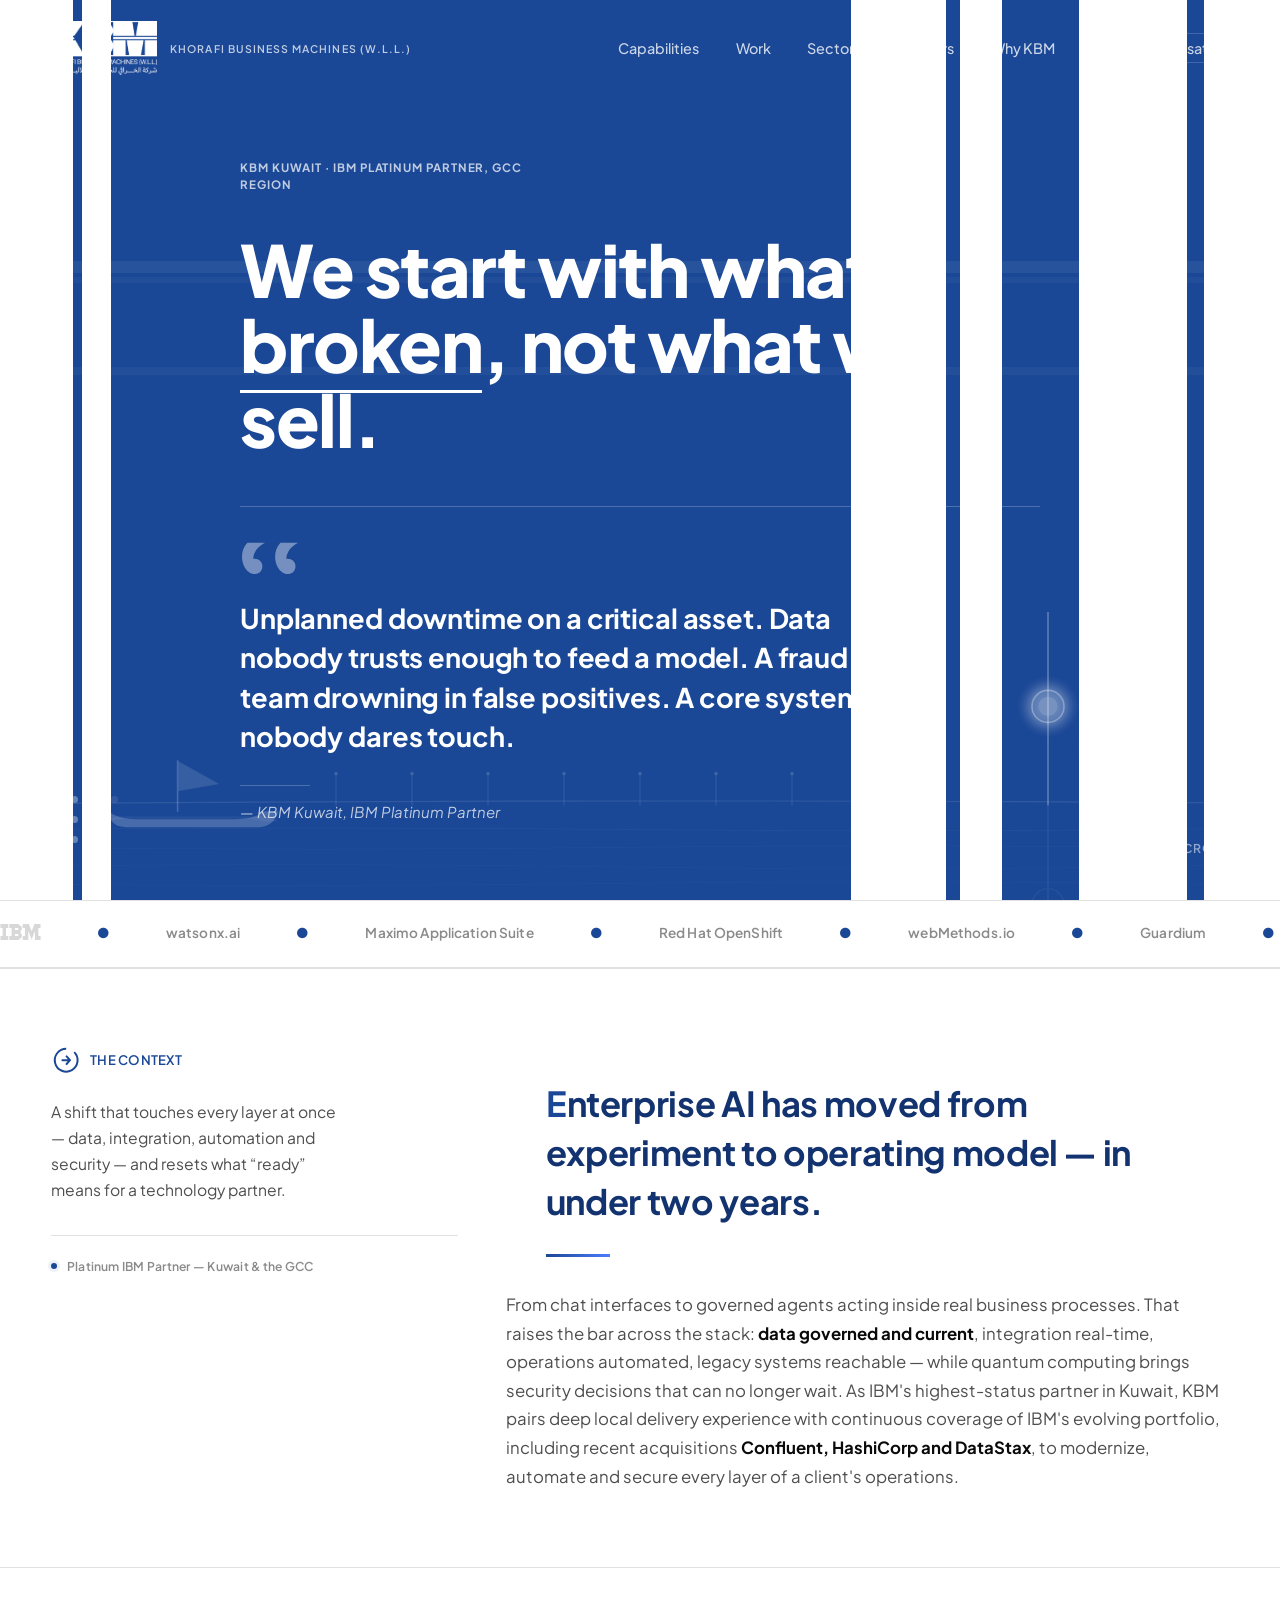
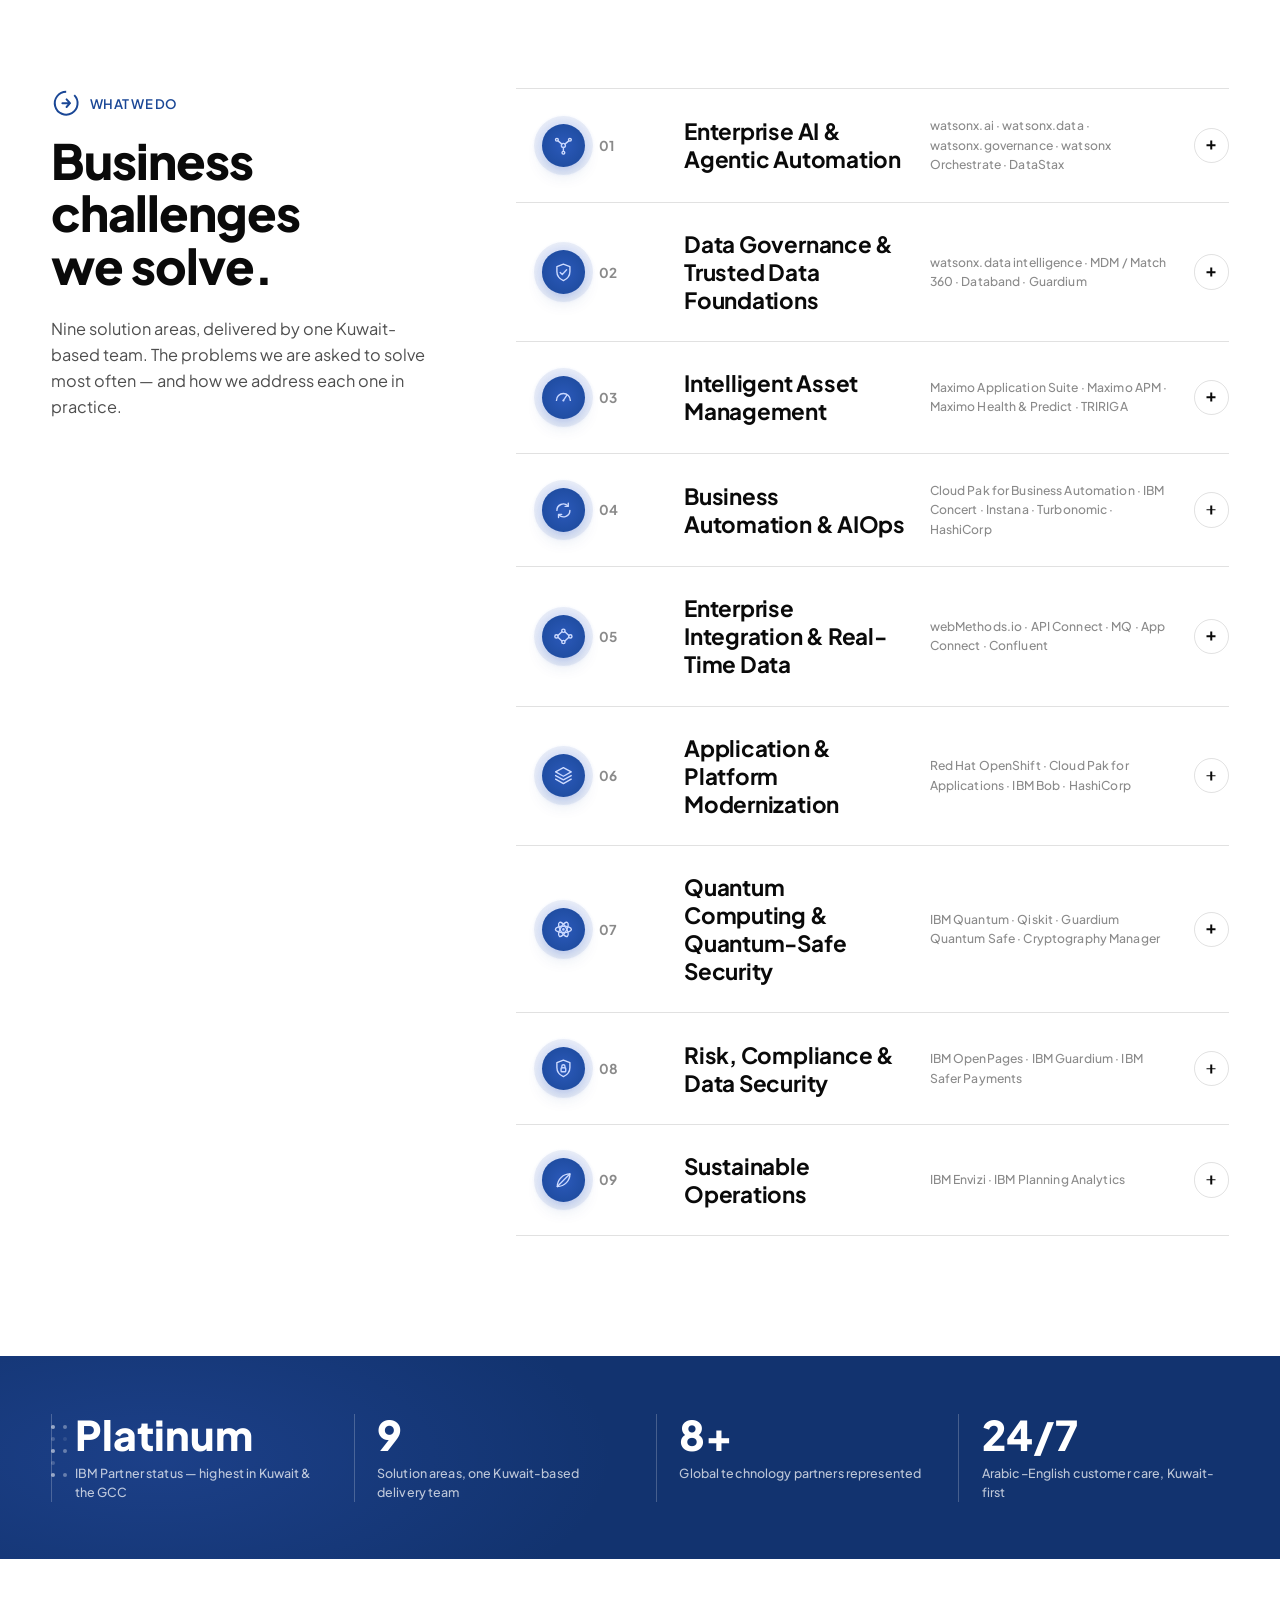
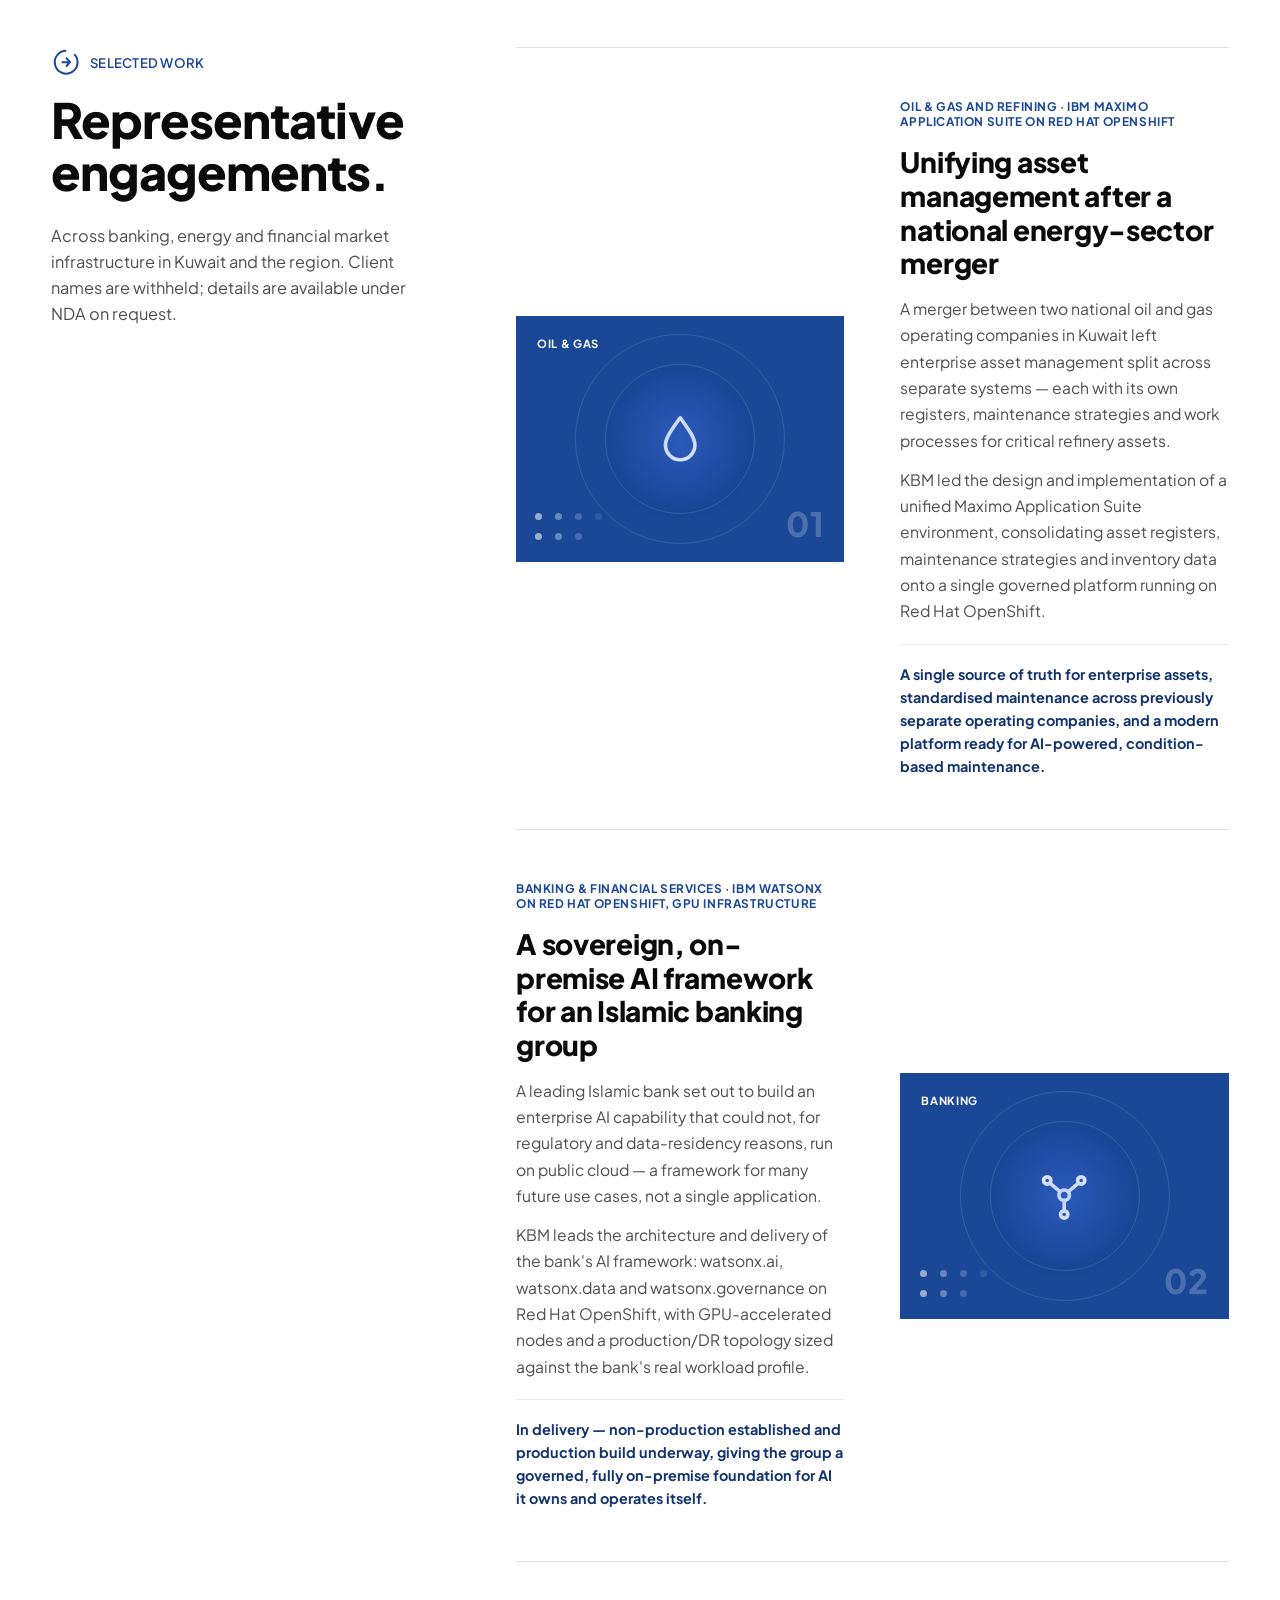
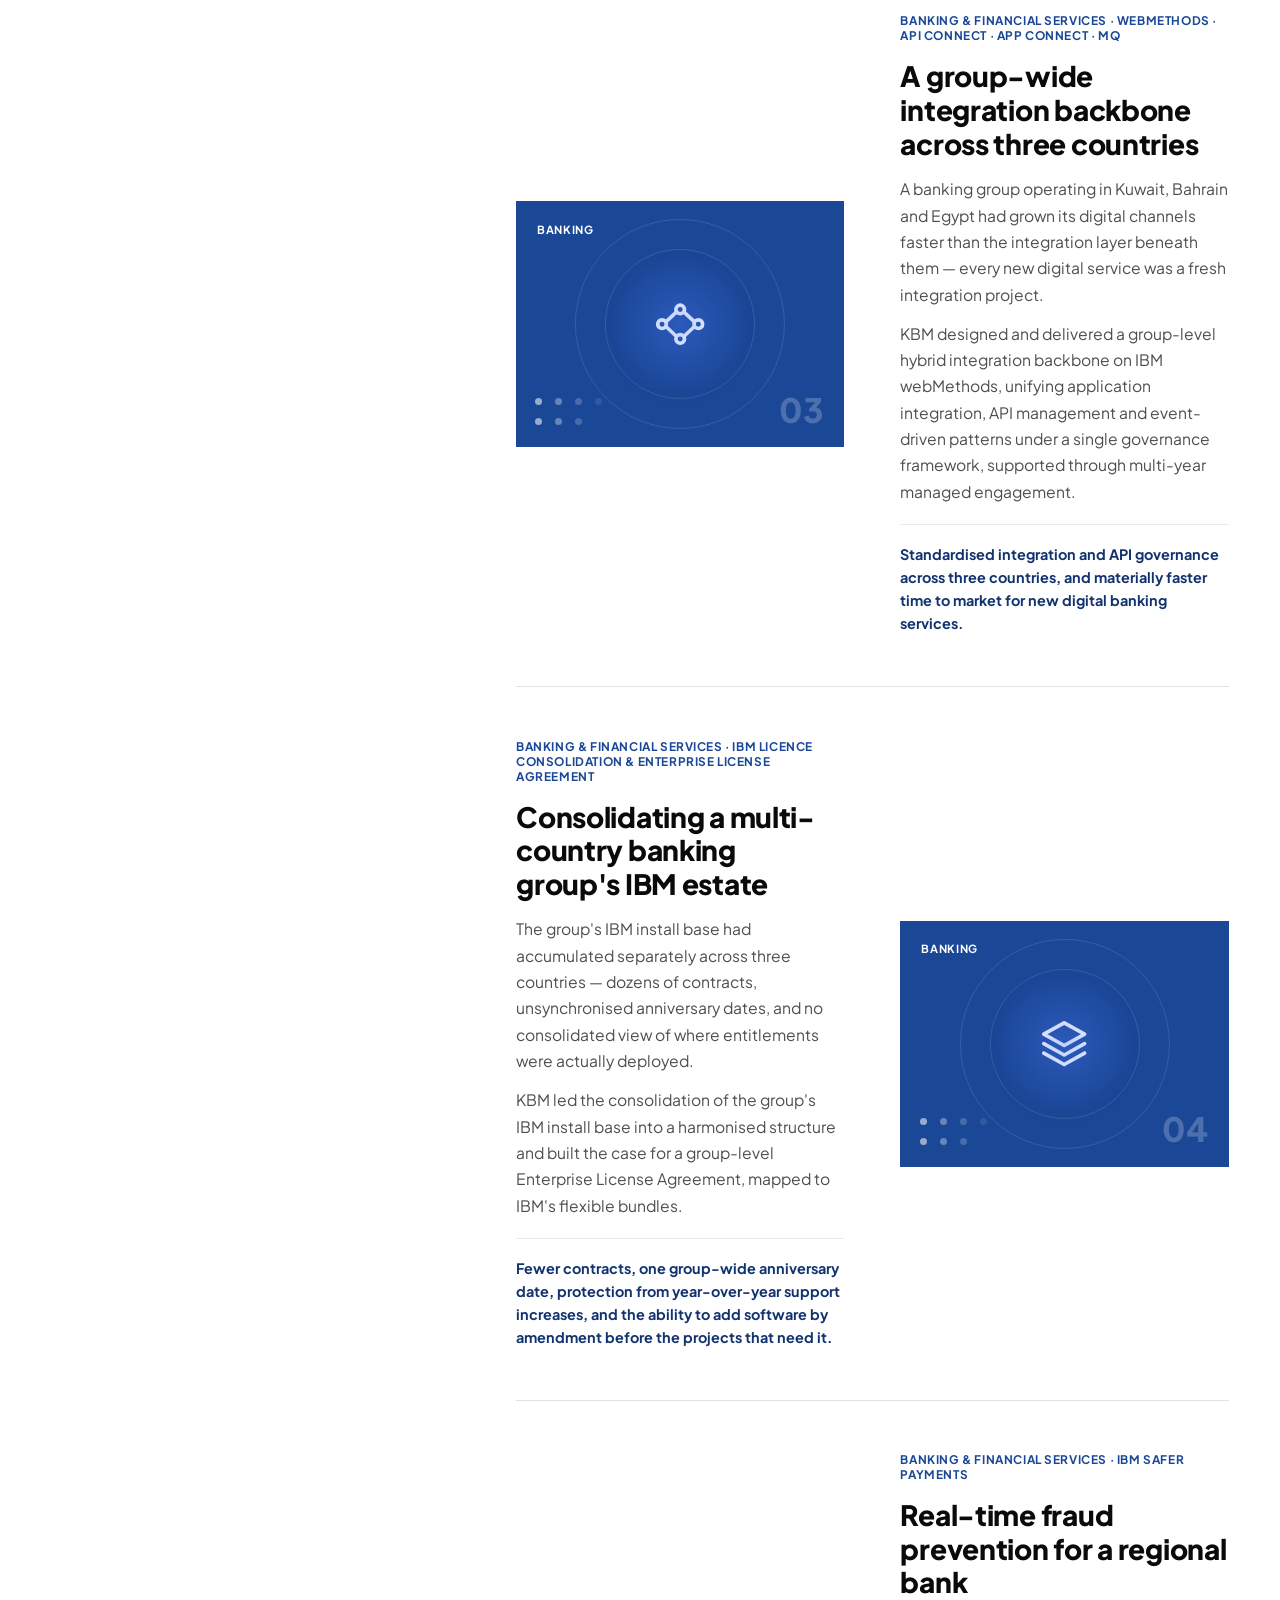
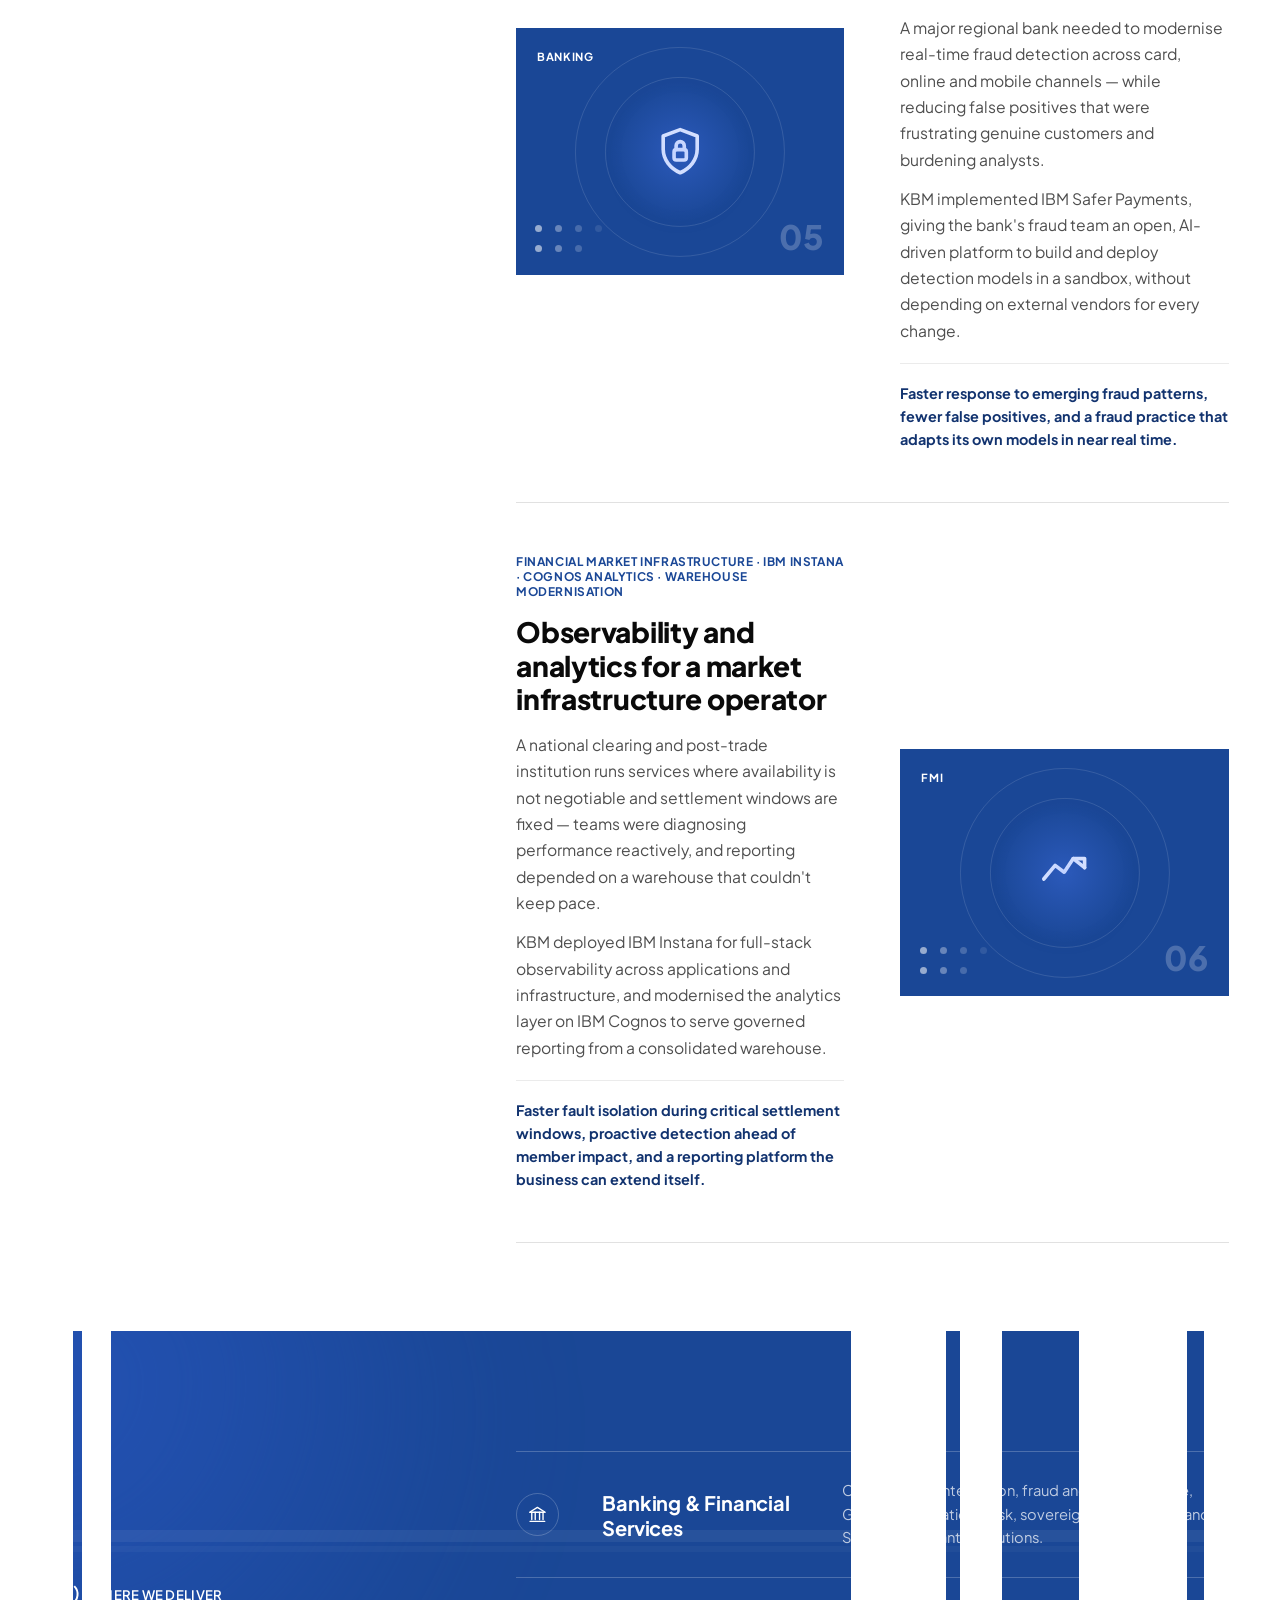
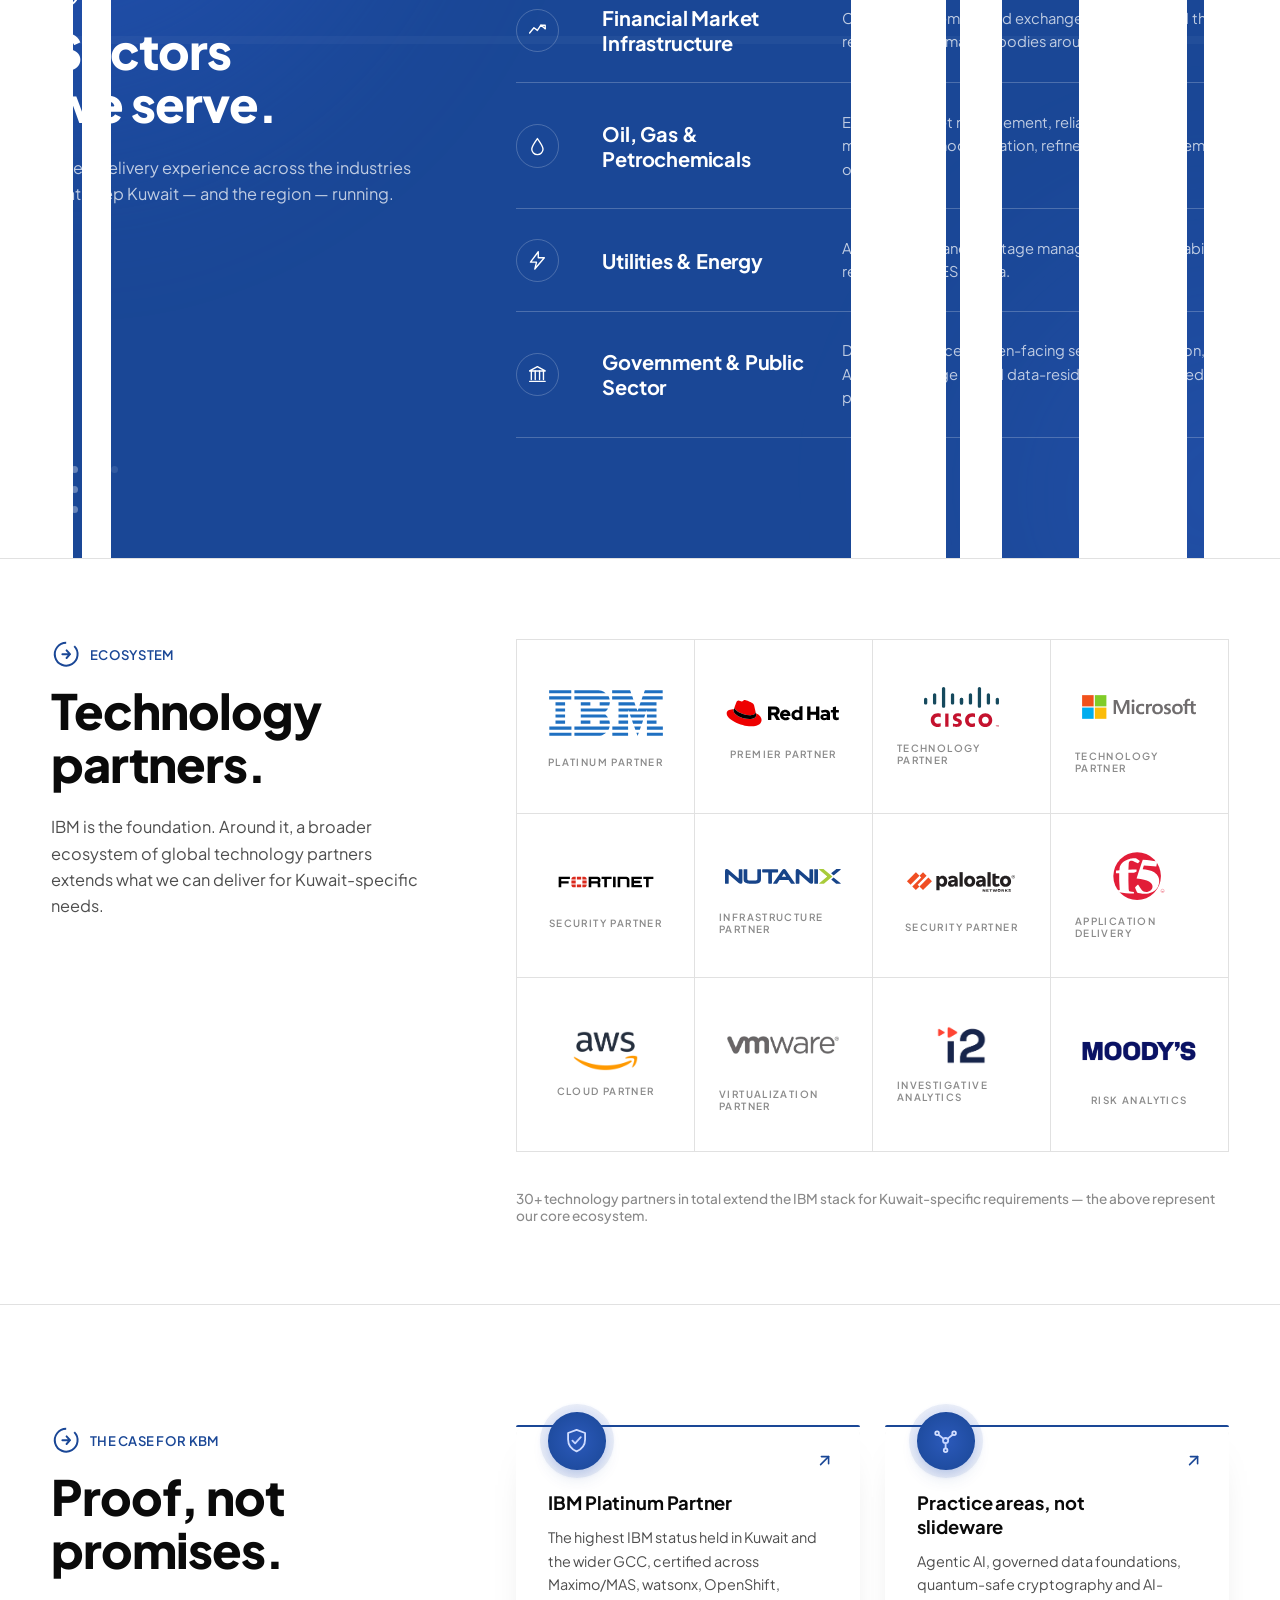
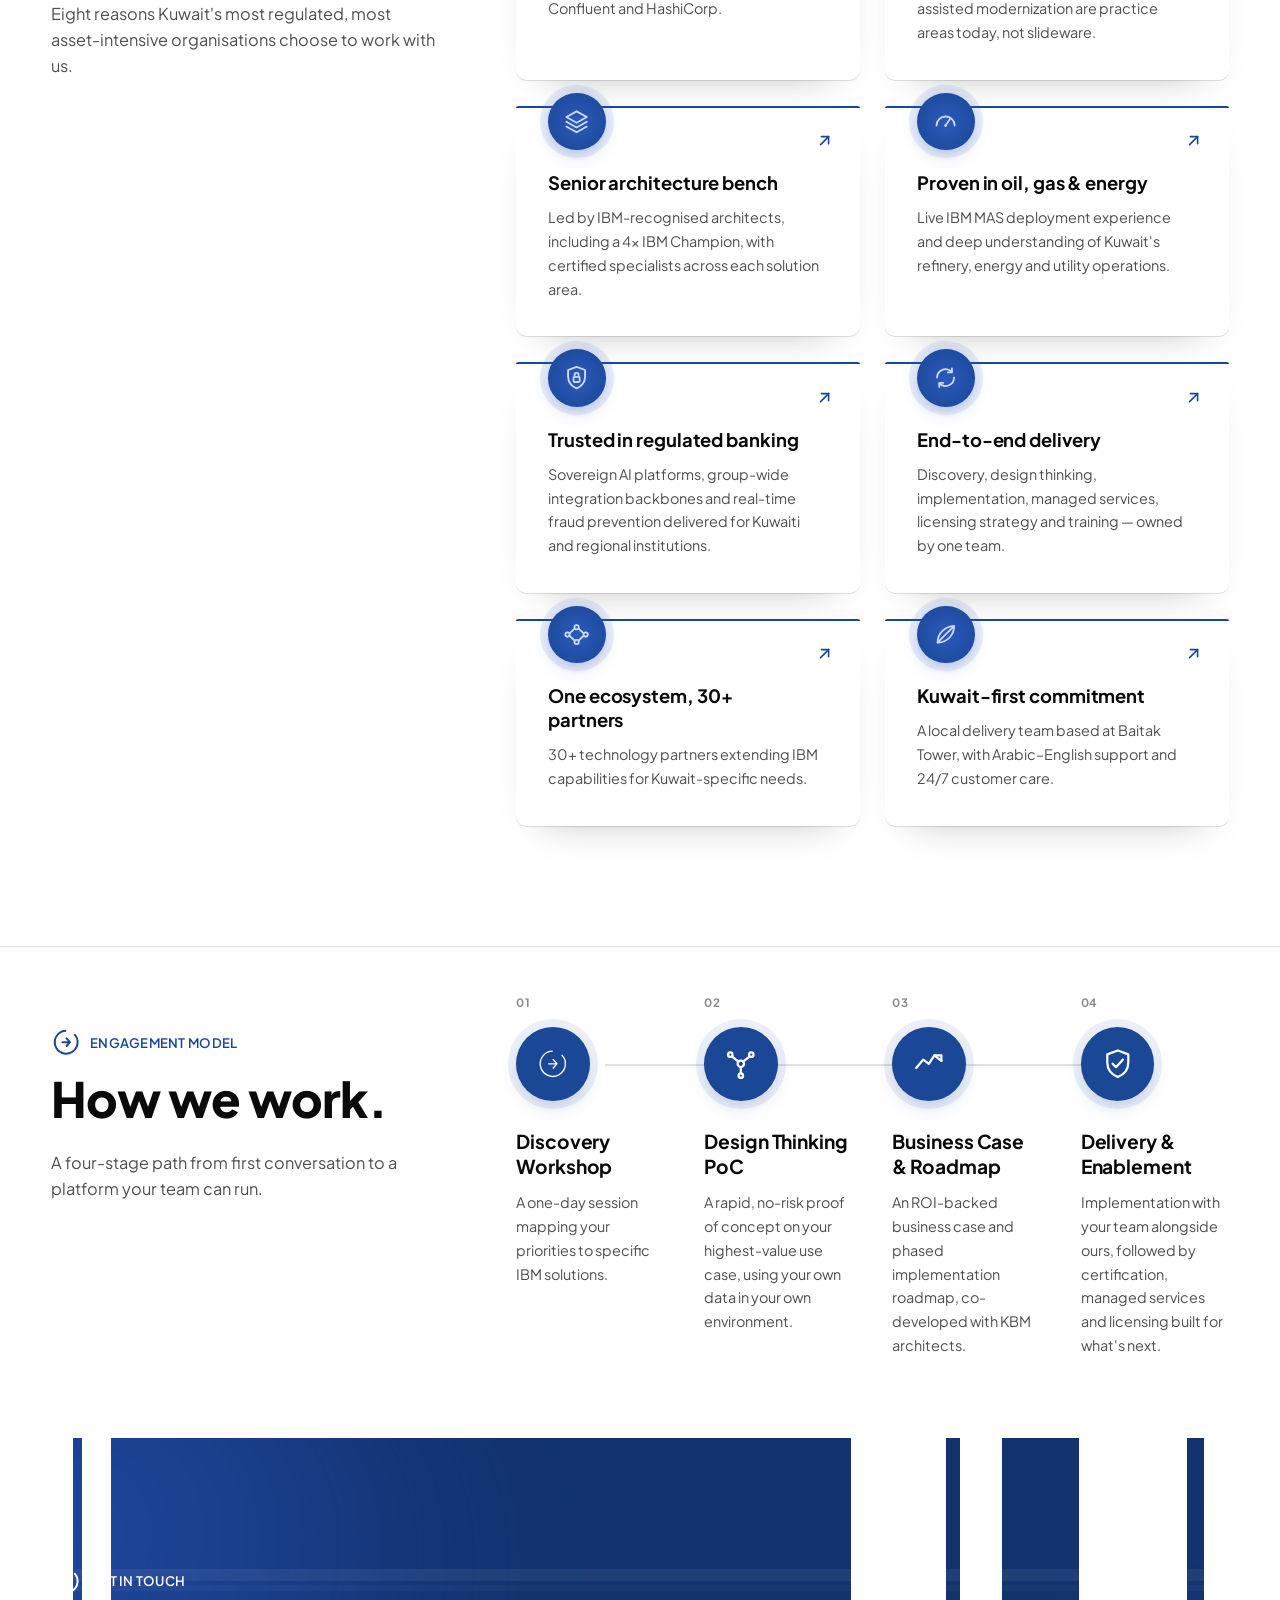
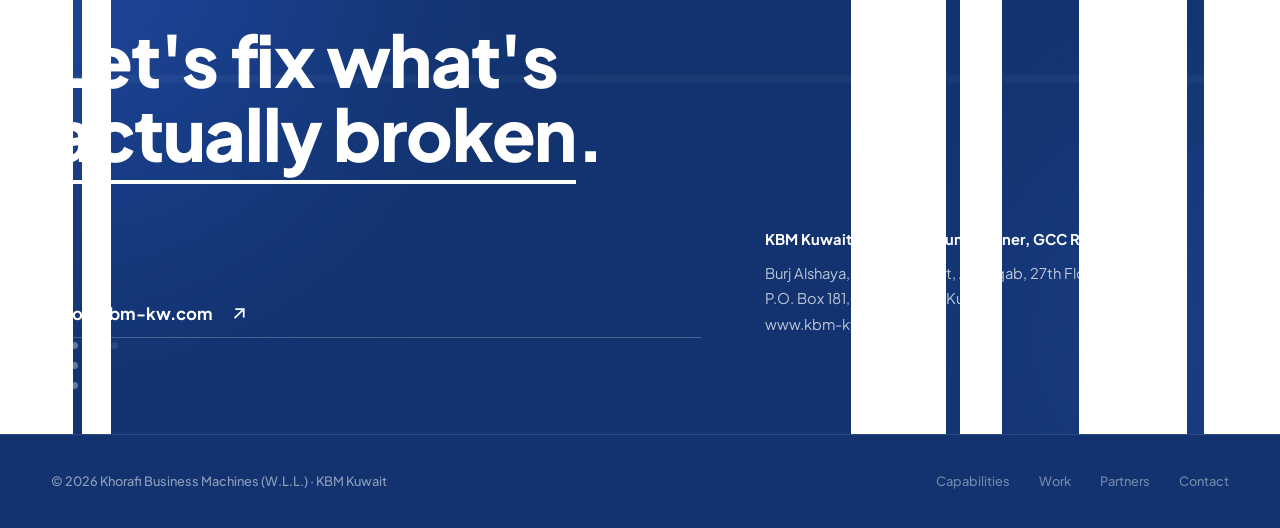
==== commit e8d2c961: "updated partners" ====
--- a/index.html
+++ b/index.html
@@ -166,7 +166,7 @@
 <!-- ================= TECH MARQUEE ================= -->
 <div class="marquee" aria-hidden="true">
   <div class="marquee-track" id="marqueeTrack">
-    <span class="marquee-item"><span class="dot">●</span> watsonx.ai <span class="dot">●</span> Maximo Application Suite <span class="dot">●</span> Red Hat OpenShift <span class="dot">●</span> webMethods.io <span class="dot">●</span> Guardium <span class="dot">●</span> OpenPages <span class="dot">●</span> Confluent <span class="dot">●</span> HashiCorp <span class="dot">●</span> DataStax <span class="dot">●</span> IBM Quantum</span>
+    <span class="marquee-item"><img class="marquee-ibm" src="assets/partners/ibm.svg" alt="" aria-hidden="true"><span class="dot">●</span> watsonx.ai <span class="dot">●</span> Maximo Application Suite <span class="dot">●</span> Red Hat OpenShift <span class="dot">●</span> webMethods.io <span class="dot">●</span> Guardium <span class="dot">●</span> OpenPages <span class="dot">●</span> Confluent <span class="dot">●</span> HashiCorp <span class="dot">●</span> DataStax <span class="dot">●</span> IBM Quantum</span>
   </div>
 </div>
 
@@ -618,6 +618,10 @@
       <div class="partner-tile" data-reveal><img class="partner-logo" src="assets/partners/nutanix.svg" alt="Nutanix"><small>Infrastructure Partner</small></div>
       <div class="partner-tile" data-reveal><img class="partner-logo partner-logo--mark" src="assets/partners/paloalto.svg" alt="Palo Alto Networks"><small>Security Partner</small></div>
       <div class="partner-tile" data-reveal><img class="partner-logo partner-logo--mark" src="assets/partners/f5.svg" alt="F5"><small>Application Delivery</small></div>
+      <div class="partner-tile" data-reveal><img class="partner-logo" src="assets/partners/aws.png" alt="AWS"><small>Cloud Partner</small></div>
+      <div class="partner-tile" data-reveal><img class="partner-logo partner-logo--wide" src="assets/partners/vmware.png" alt="VMware"><small>Virtualization Partner</small></div>
+      <div class="partner-tile" data-reveal><img class="partner-logo" src="assets/partners/i2.png" alt="i2 Group"><small>Investigative Analytics</small></div>
+      <div class="partner-tile" data-reveal><img class="partner-logo partner-logo--wide" src="assets/partners/moodys.png" alt="Moody's"><small>Risk Analytics</small></div>
     </div>
     <p class="partner-note">30+ technology partners in total extend the IBM stack for Kuwait-specific requirements — the above represent our core ecosystem.</p>
     </div>
--- a/css/style.css
+++ b/css/style.css
@@ -363,6 +363,10 @@
 .reasons [data-reveal]:nth-child(6), .partner-grid [data-reveal]:nth-child(6), .cap-list > [data-reveal]:nth-child(6){ transition-delay:0.3s; }
 .reasons [data-reveal]:nth-child(7), .partner-grid [data-reveal]:nth-child(7), .cap-list > [data-reveal]:nth-child(7){ transition-delay:0.36s; }
 .reasons [data-reveal]:nth-child(8), .partner-grid [data-reveal]:nth-child(8), .cap-list > [data-reveal]:nth-child(8){ transition-delay:0.42s; }
+.partner-grid [data-reveal]:nth-child(9){ transition-delay:0.48s; }
+.partner-grid [data-reveal]:nth-child(10){ transition-delay:0.54s; }
+.partner-grid [data-reveal]:nth-child(11){ transition-delay:0.6s; }
+.partner-grid [data-reveal]:nth-child(12){ transition-delay:0.66s; }
 .cap-list > [data-reveal]:nth-child(9){ transition-delay:0.48s; }
 
 /* ==========================================================================
@@ -513,7 +517,7 @@
 
 .scroll-cue{
   position:absolute;
-  left:var(--gutter);
+  right:var(--gutter);
   bottom:2.2rem;
   display:flex;
   align-items:center;
@@ -829,6 +833,7 @@
 @keyframes marquee{ from{ transform:translateX(0); } to{ transform:translateX(-50%); } }
 .marquee-item{ font-size:0.85rem; font-weight:600; letter-spacing:0.01em; color:var(--ink-45); display:inline-flex; align-items:center; gap:3.5rem; }
 .marquee-item span.dot{ color:var(--navy); }
+.marquee-ibm{ height:1.05rem; width:auto; display:block; filter:grayscale(1); opacity:0.5; }
 
 /* ==========================================================================
    Responsive
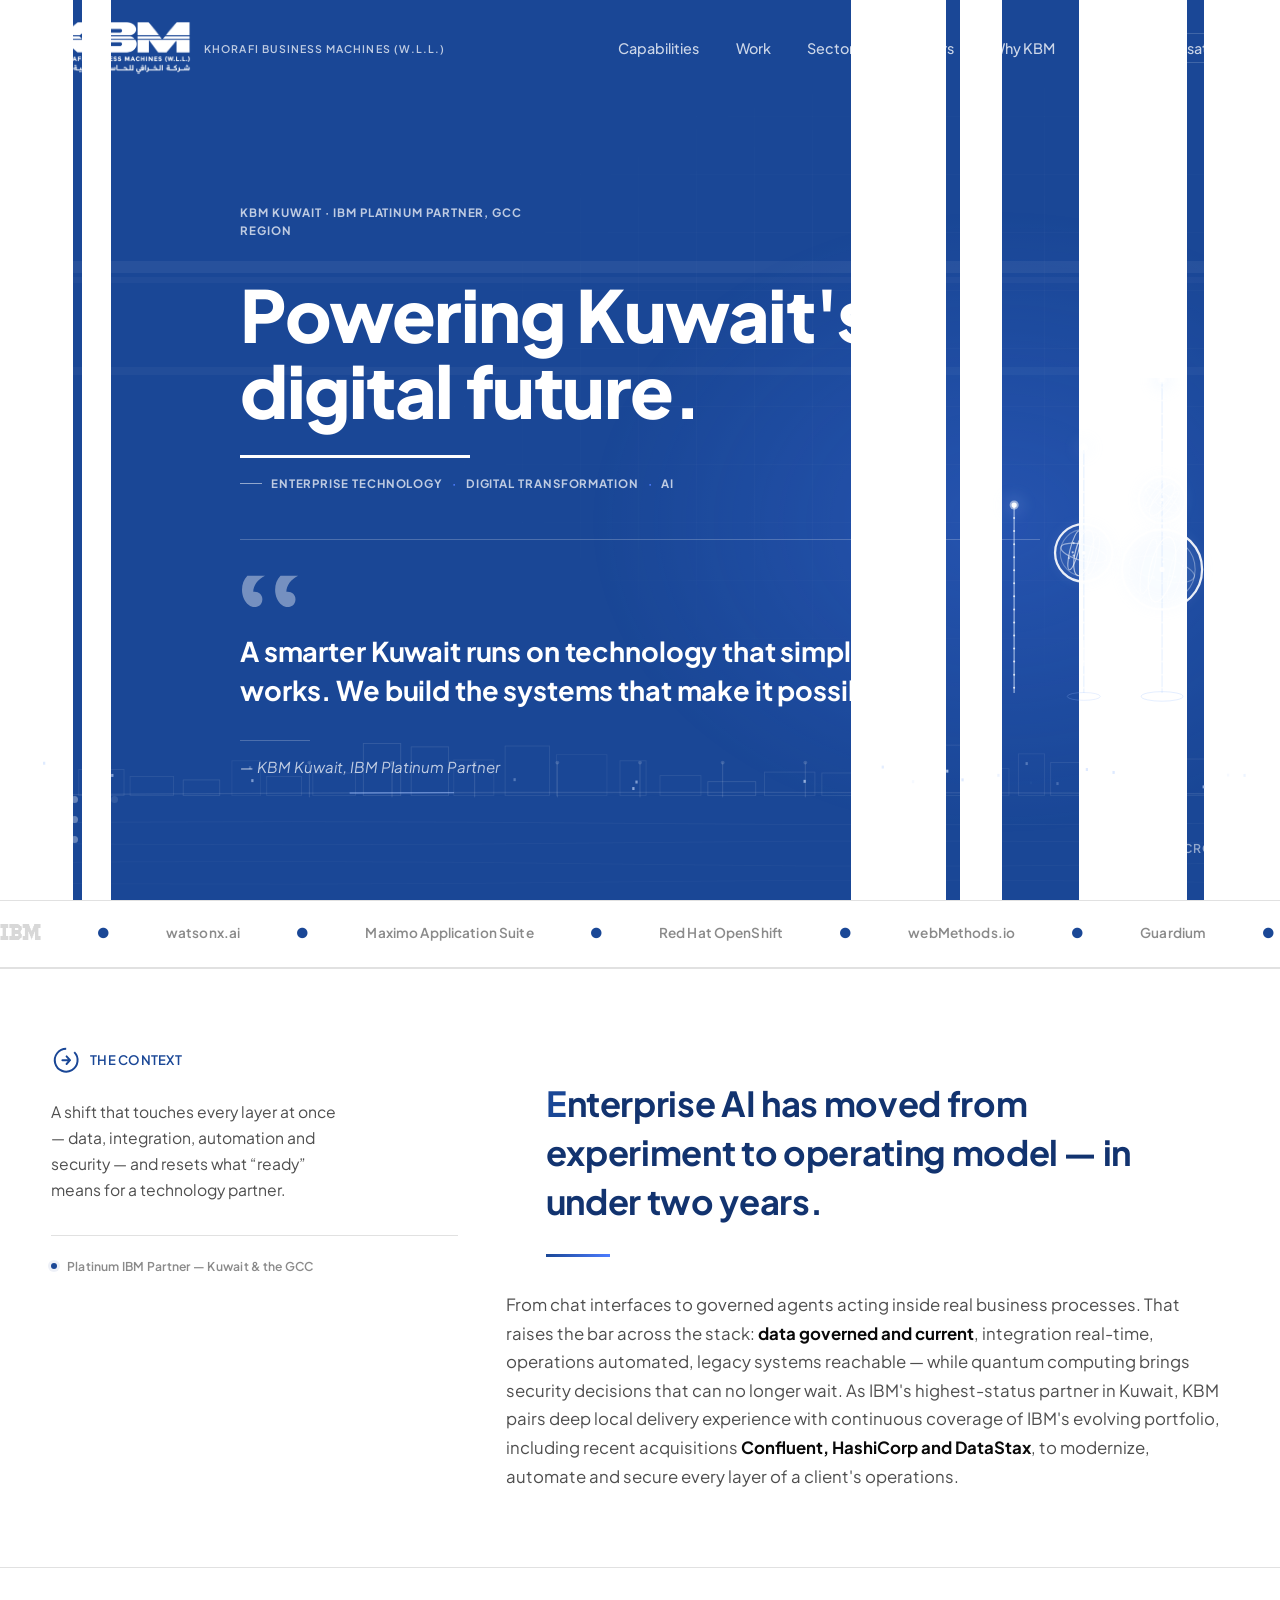
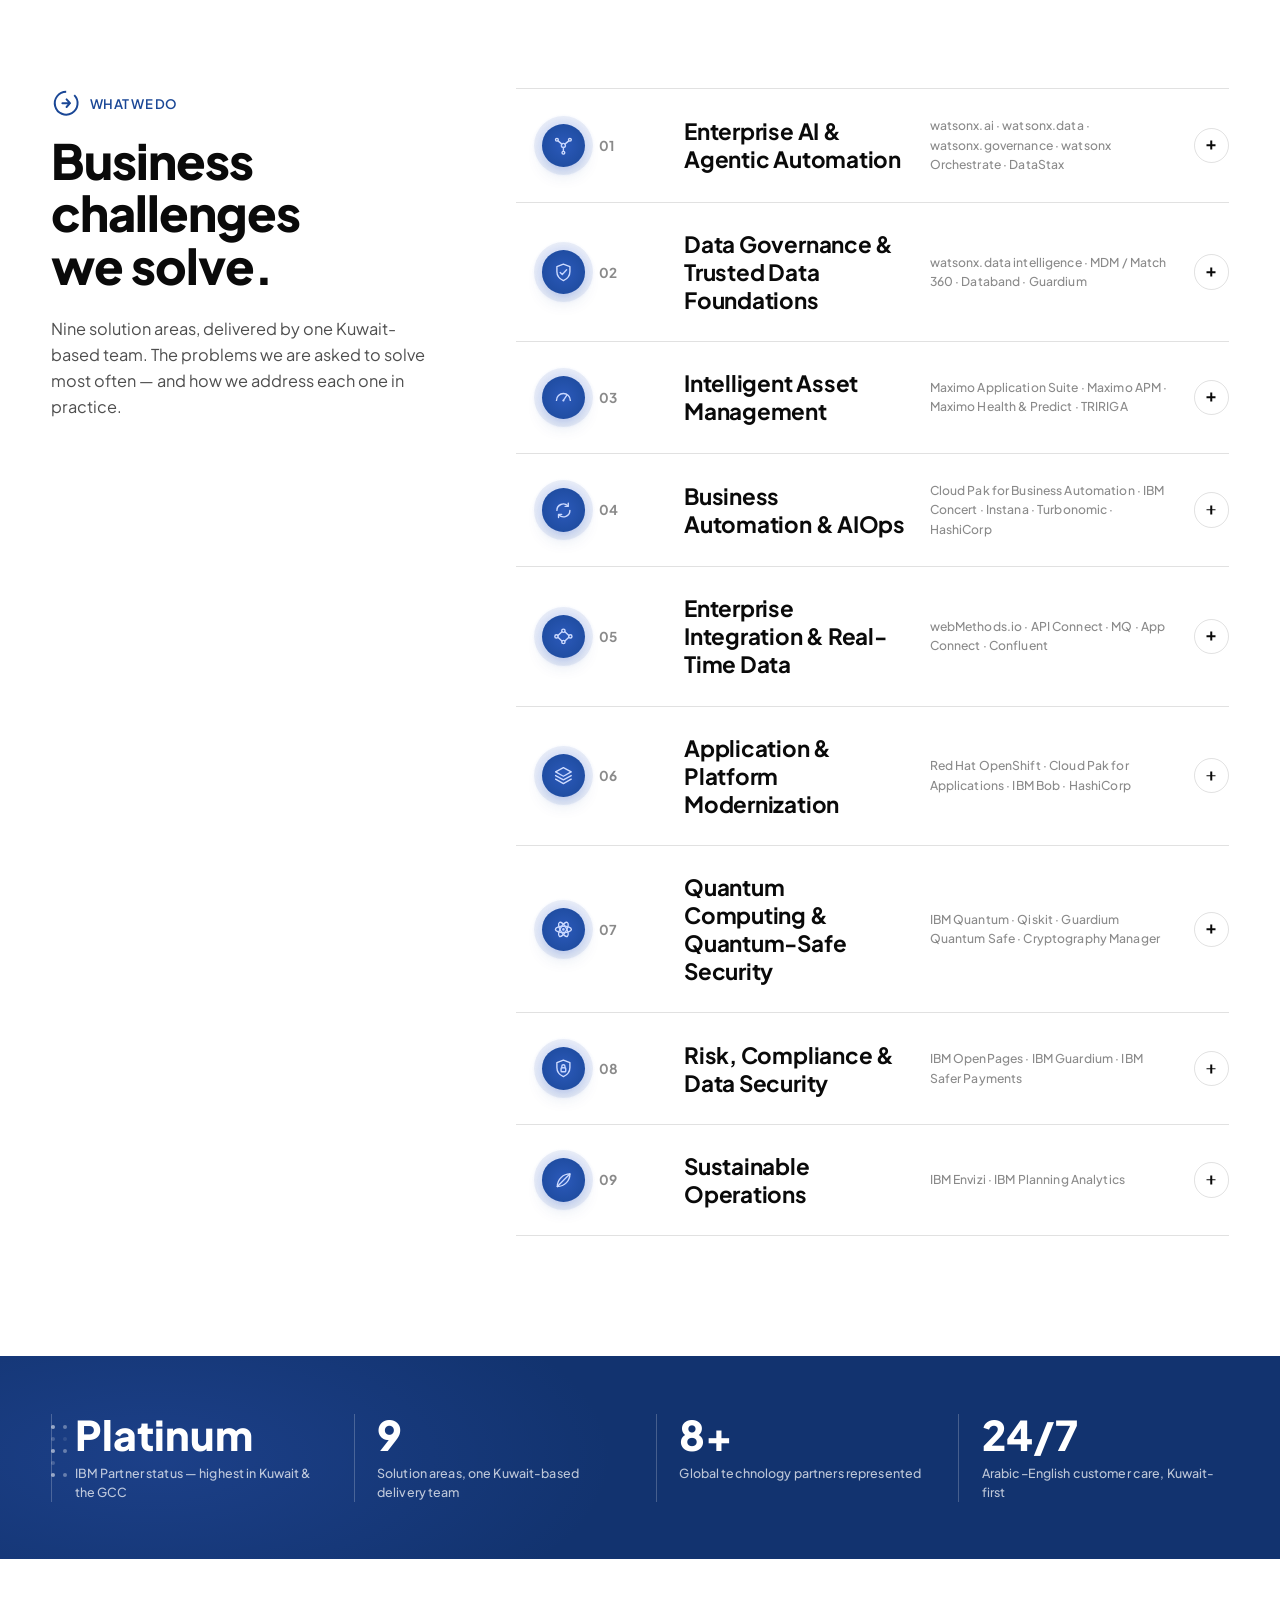
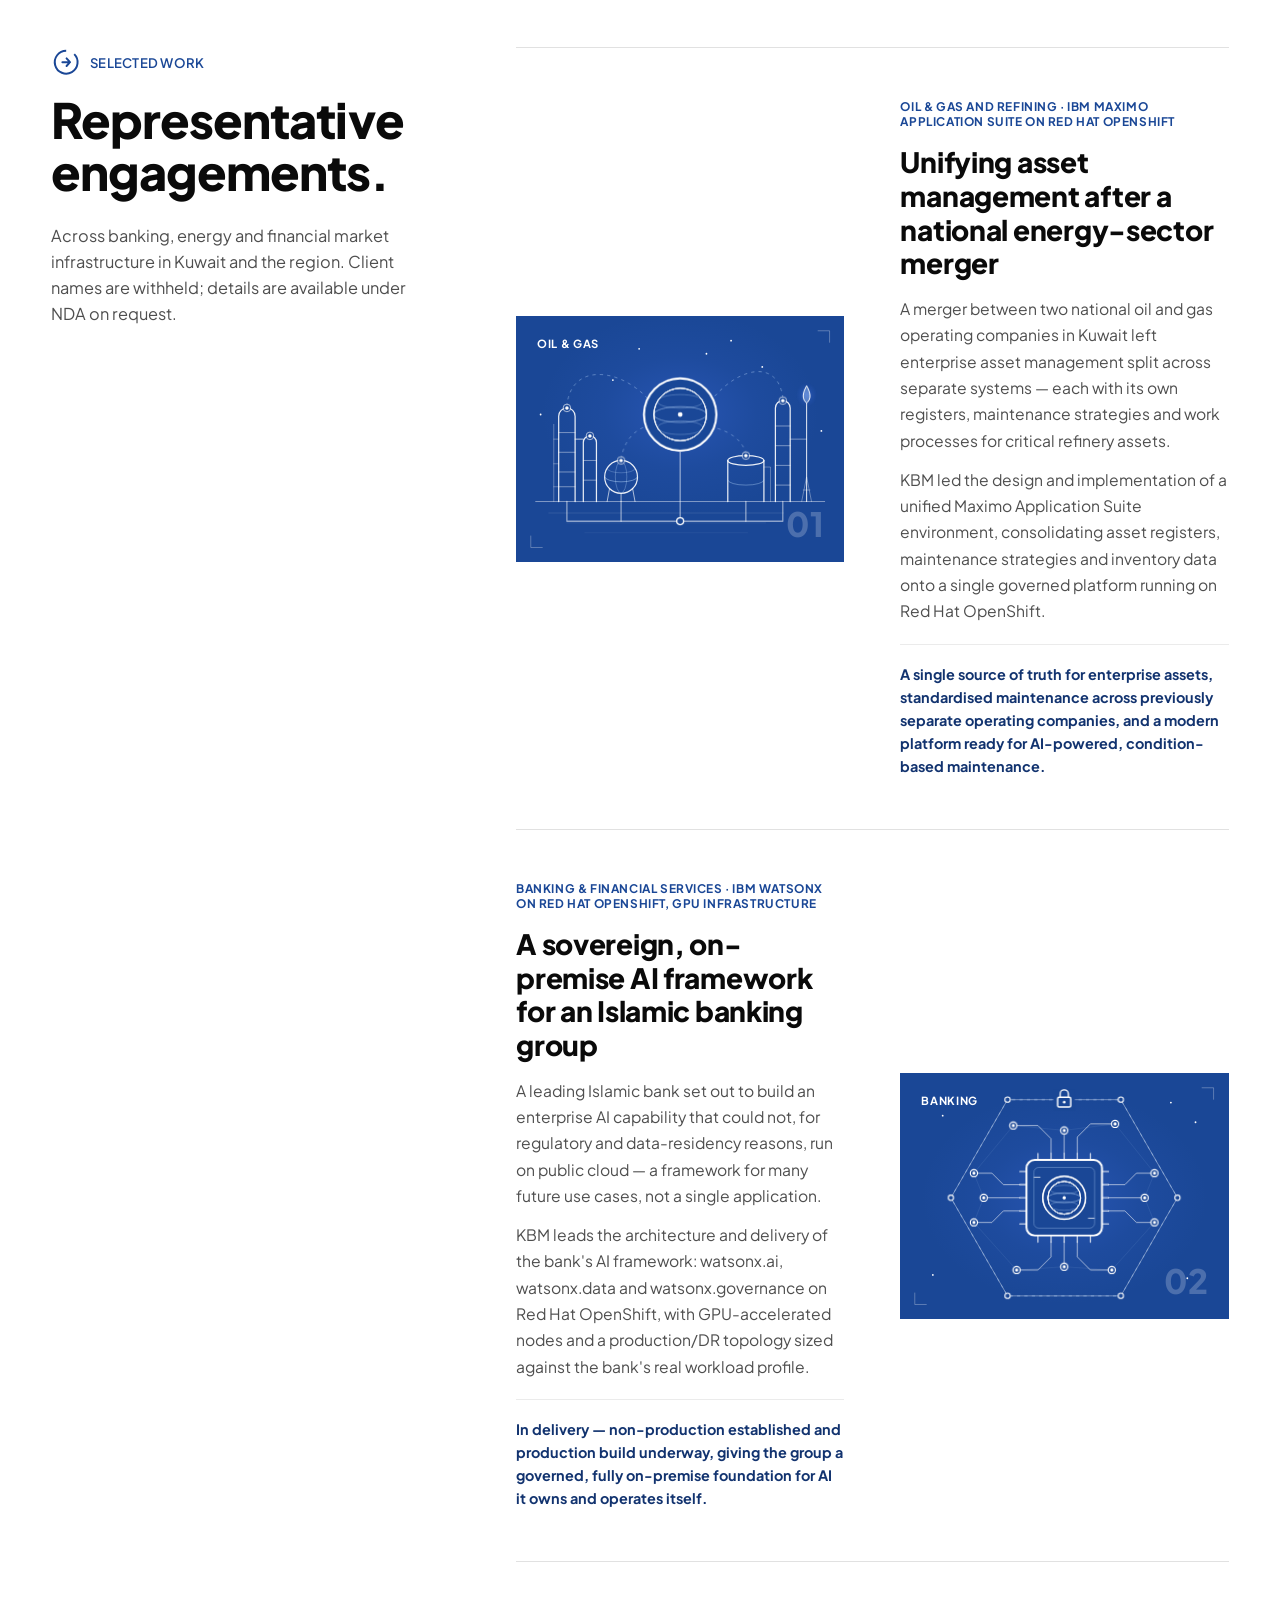
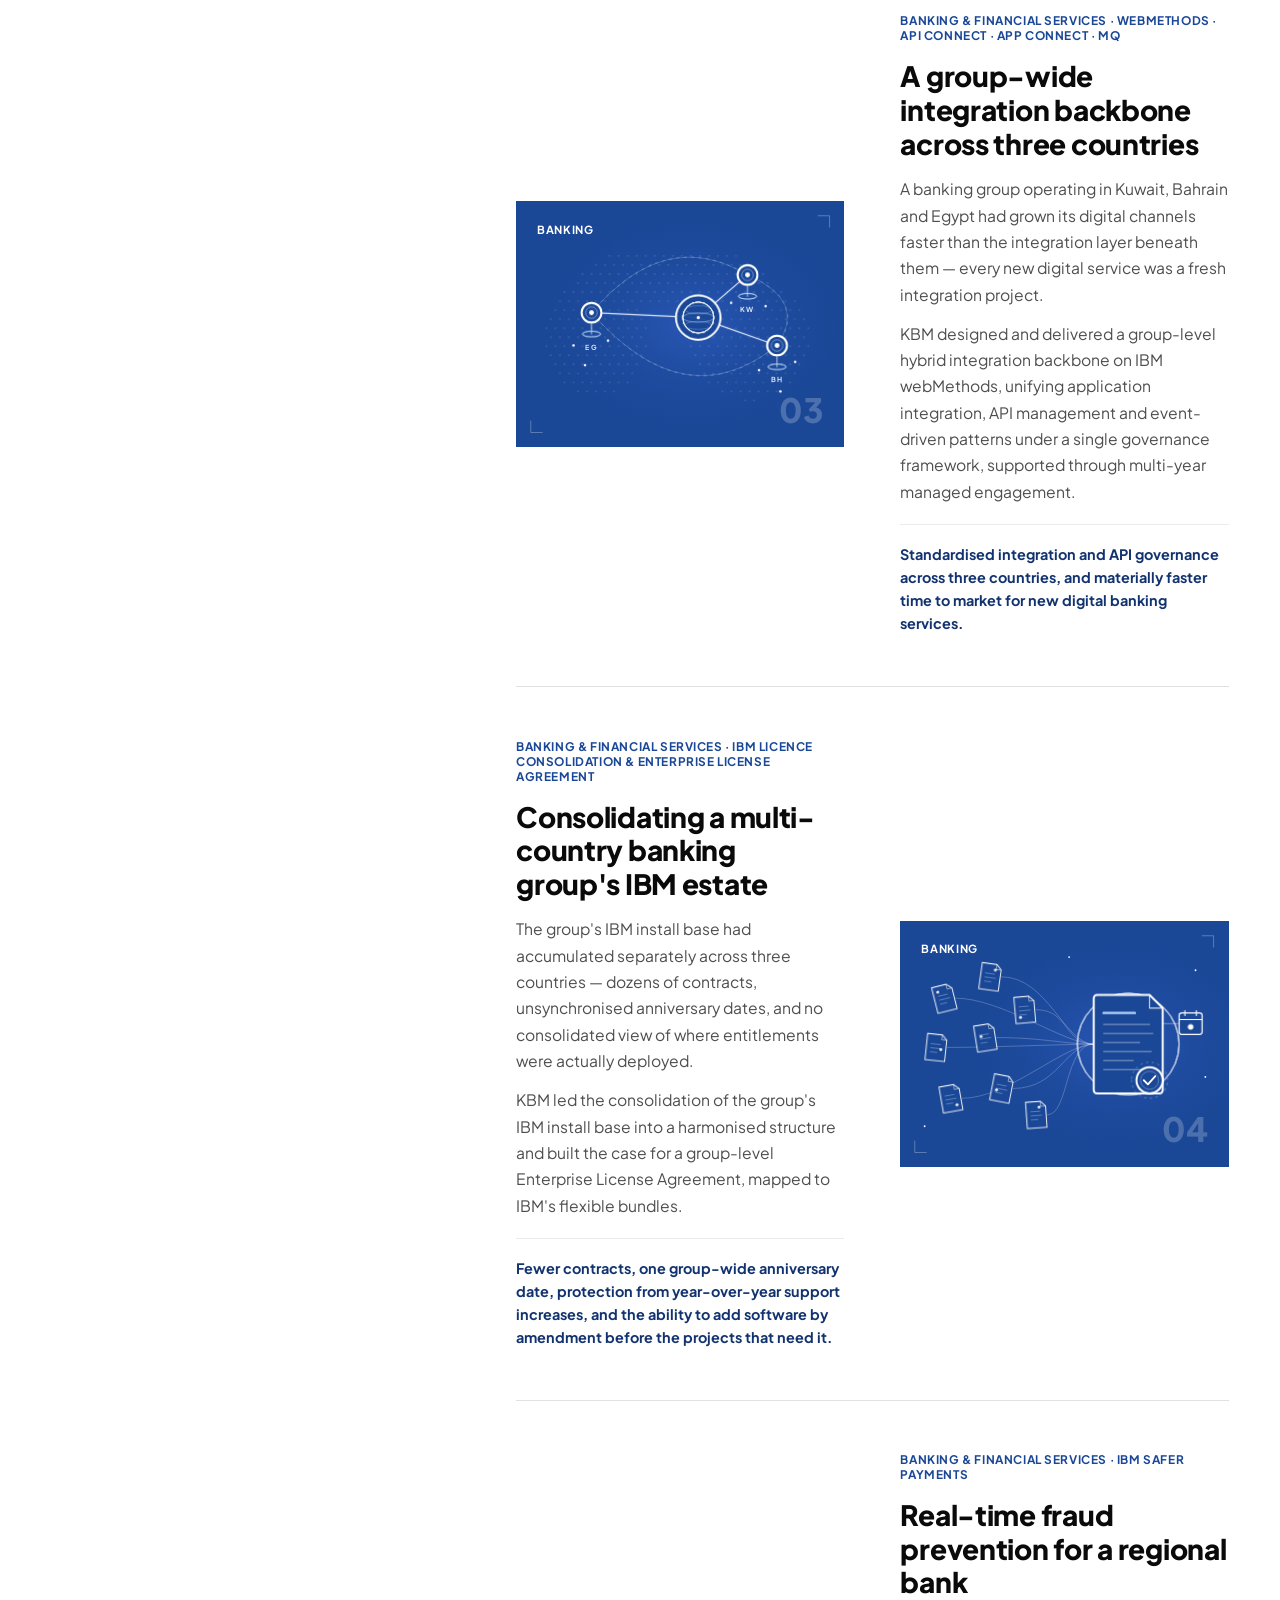
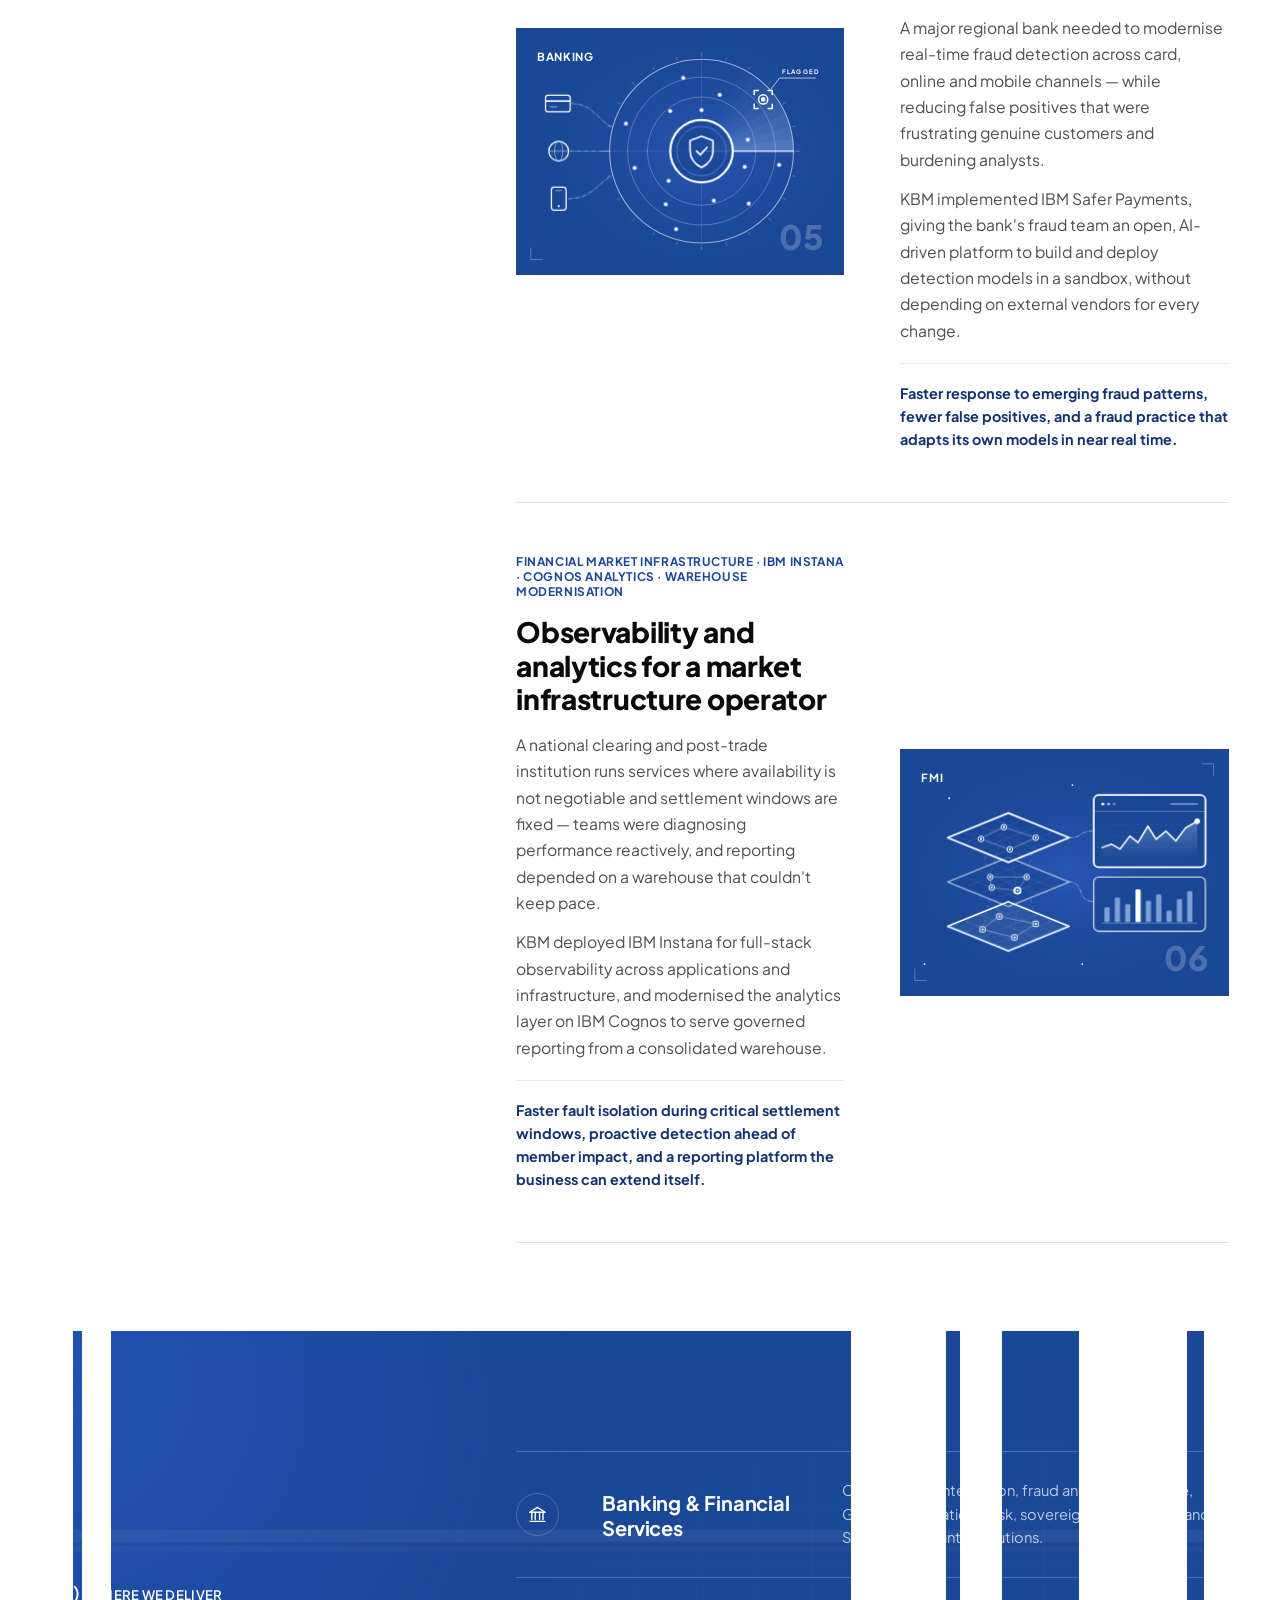
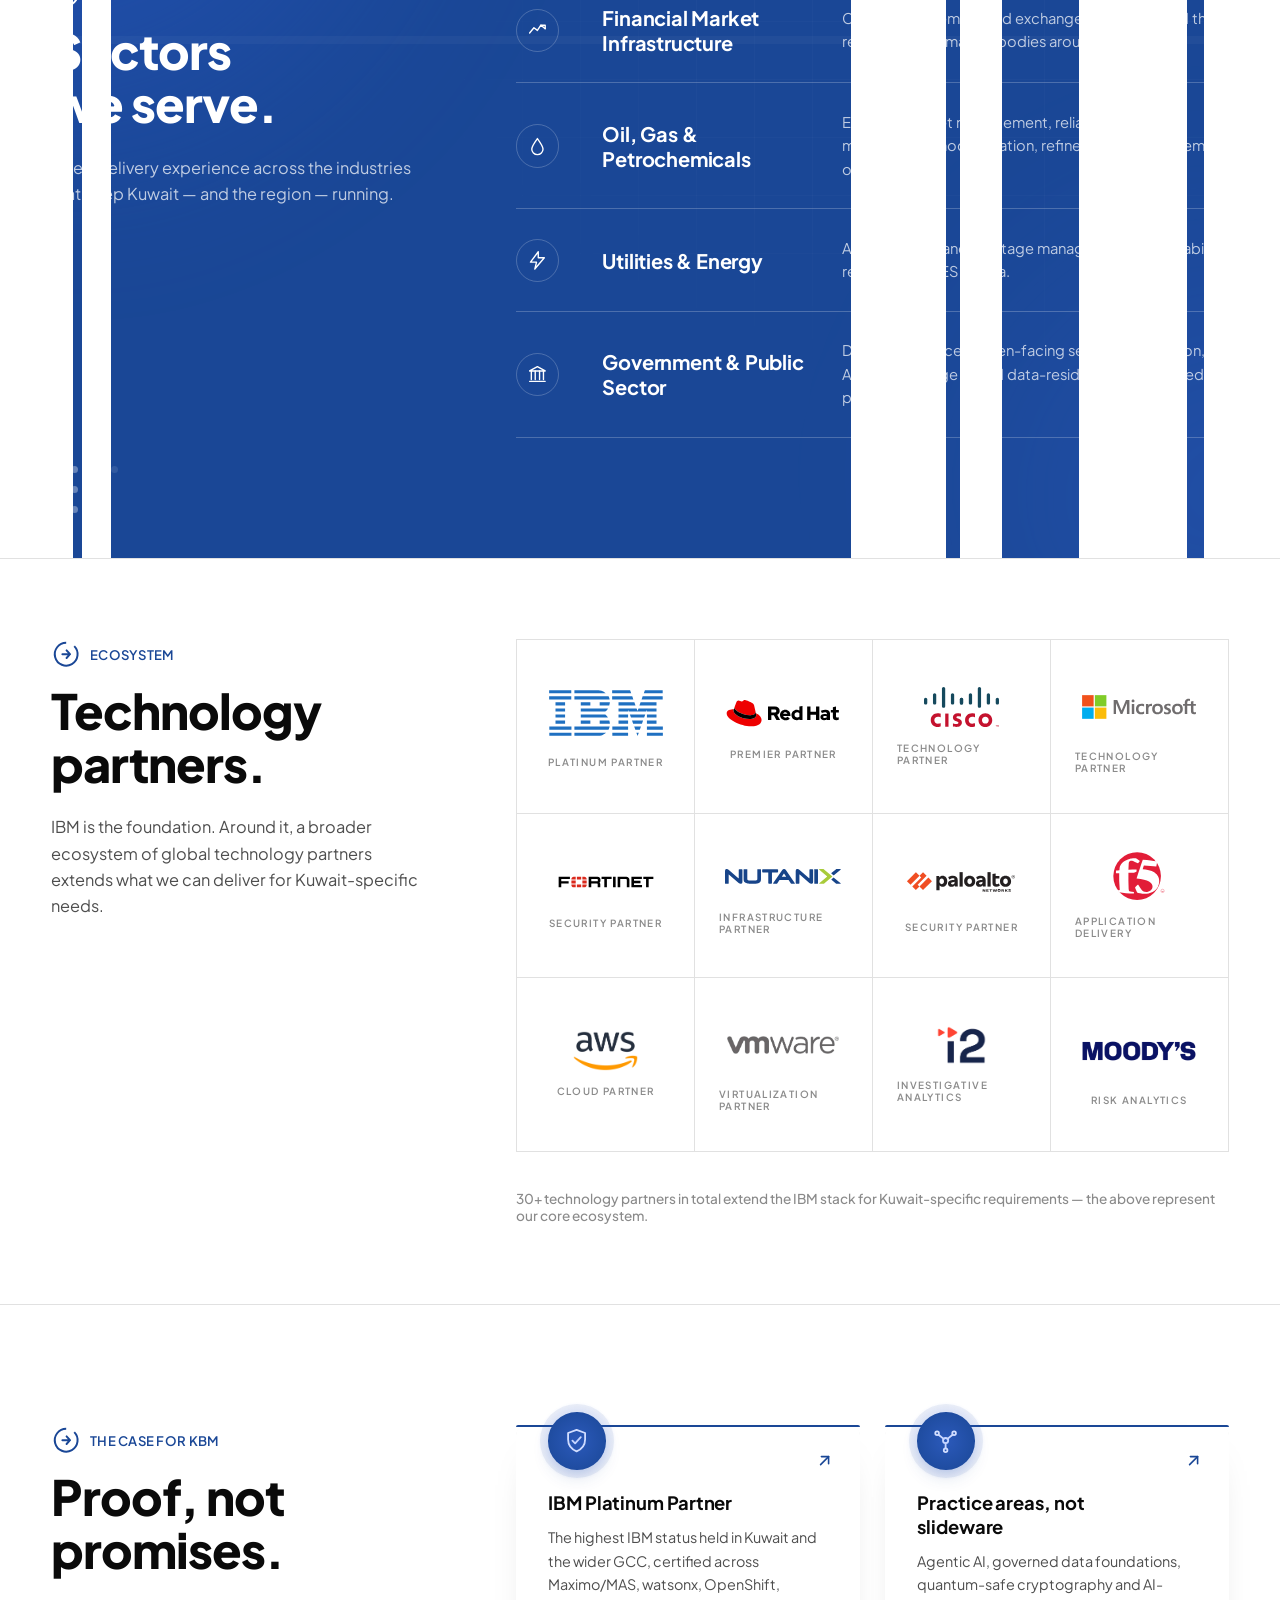
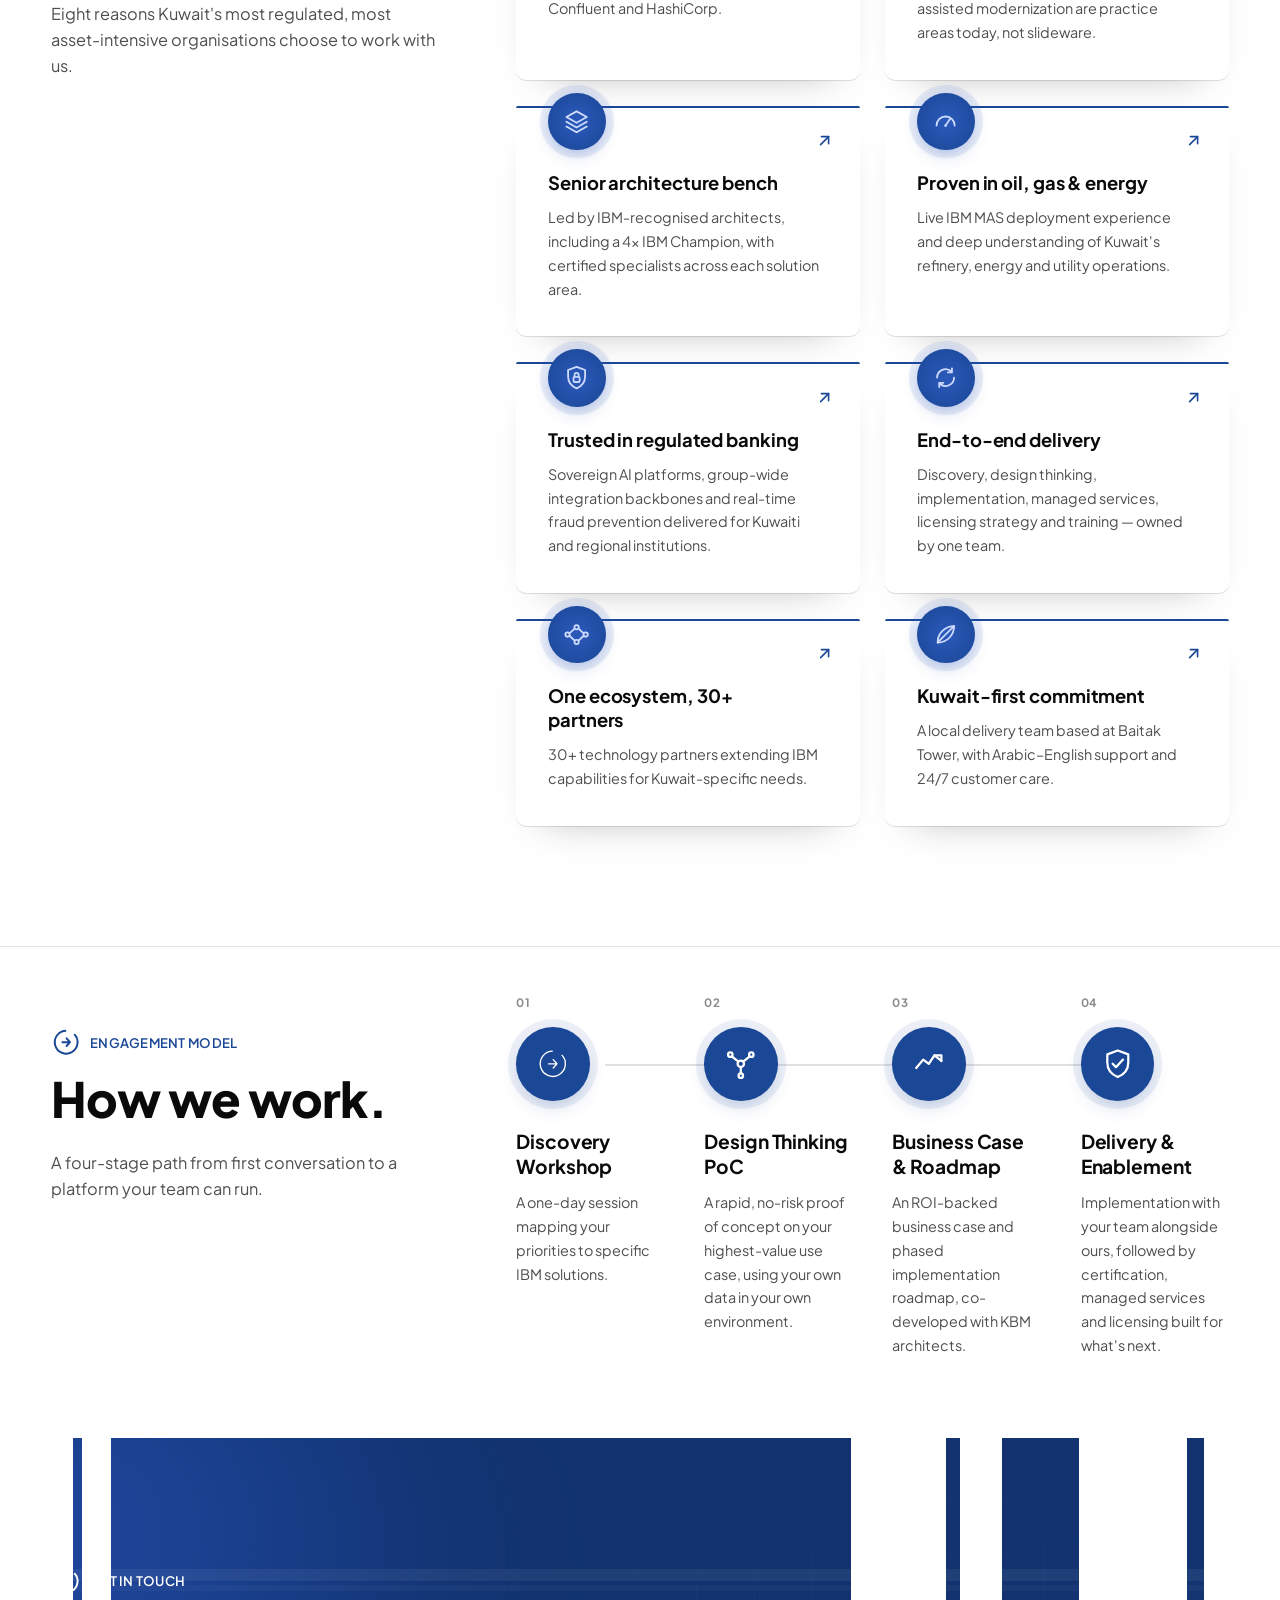
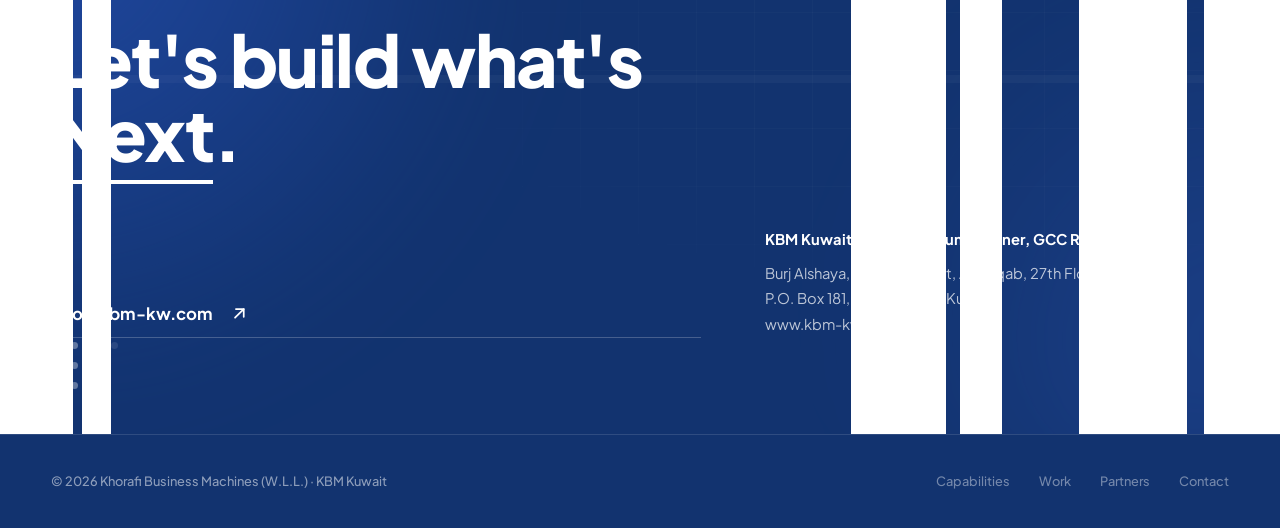
==== commit e6bcba2a: "update" ====
--- a/index.html
+++ b/index.html
@@ -122,6 +122,8 @@
 
 <!-- ================= HERO ================= -->
 <section class="hero bg-stripes" id="top">
+  <div class="tech-glow" aria-hidden="true"></div>
+  <div class="tech-grid" aria-hidden="true"></div>
   <img class="hero-illustration" src="assets/illustration/kuwait-skyline.svg" alt="" aria-hidden="true">
   <div class="edge-stripes" aria-hidden="true"><span class="l1"></span><span class="l2"></span><span class="r1"></span><span class="r2"></span><span class="r3"></span><span class="r4"></span></div>
   <div class="hairlines" aria-hidden="true"><span></span><span></span><span></span></div>
@@ -137,21 +139,22 @@
     </div>
 
     <h1 class="hero-headline">
-      <span class="word" style="--wi:0">We</span>
-      <span class="word" style="--wi:1">start</span>
-      <span class="word" style="--wi:2">with</span>
-      <span class="word" style="--wi:3">what's</span>
-      <em><span class="word" style="--wi:4">broken</span></em><span class="word" style="--wi:5">,</span>
-      <span class="word" style="--wi:6">not</span>
-      <span class="word" style="--wi:7">what</span>
-      <span class="word" style="--wi:8">we</span>
-      <span class="word" style="--wi:9">sell.</span>
+      <span class="word" style="--wi:0">Powering</span>
+      <span class="word" style="--wi:1">Kuwait's</span>
+      <span class="word" style="--wi:2">digital</span>
+      <span class="word" style="--wi:3">future.</span>
     </h1>
+
+    <div class="hero-rule" aria-hidden="true"></div>
+    <div class="hero-kicker" data-reveal>
+      <span class="hero-kicker-dash" aria-hidden="true"></span>
+      Enterprise Technology <span class="dot">&middot;</span> Digital Transformation <span class="dot">&middot;</span> AI
+    </div>
 
     <div class="hero-bottom">
       <div class="pull-quote" data-reveal>
         <svg class="quote-mark" viewBox="0 0 100 60" fill="currentColor"><path d="M10 5 C0 15 0 35 12 45 C18 50 28 48 30 40 C32 32 26 26 18 27 C18 18 24 10 34 5 Z"/><path d="M55 5 C45 15 45 35 57 45 C63 50 73 48 75 40 C77 32 71 26 63 27 C63 18 69 10 79 5 Z"/></svg>
-        <p>Unplanned downtime on a critical asset. Data nobody trusts enough to feed a model. A fraud team drowning in false positives. A core system nobody dares touch.</p>
+        <p>A smarter Kuwait runs on technology that simply works. We build the systems that make it possible.</p>
         <div class="pull-quote-foot">
           <span class="rule-short"></span>
           <div class="attribution">— KBM Kuwait, IBM Platinum Partner</div>
@@ -441,13 +444,12 @@
     </div>
 
     <div class="split-content">
+    <svg class="wi-defs" width="0" height="0" aria-hidden="true" focusable="false"><defs><radialGradient id="wiGlow"><stop offset="0" stop-color="#4C7CFF" stop-opacity="0.5"/><stop offset="0.55" stop-color="#4C7CFF" stop-opacity="0.14"/><stop offset="1" stop-color="#4C7CFF" stop-opacity="0"/></radialGradient><linearGradient id="wiArea" x1="0" y1="0" x2="0" y2="1"><stop offset="0" stop-color="#BFDDFF" stop-opacity="0.32"/><stop offset="1" stop-color="#BFDDFF" stop-opacity="0"/></linearGradient><linearGradient id="wiBeam" x1="0" y1="0" x2="0" y2="1"><stop offset="0" stop-color="#BFDDFF" stop-opacity="0"/><stop offset="1" stop-color="#BFDDFF" stop-opacity="0.38"/></linearGradient><clipPath id="wiClipChip"><path d="M164,108 H236 a8,8 0 0 1 8,8 V188 a8,8 0 0 1 -8,8 H164 a8,8 0 0 1 -8,-8 V116 a8,8 0 0 1 8,-8 Z"/></clipPath></defs></svg>
     <div class="story" data-reveal>
       <div class="story-figure bg-stripes">
-        <div class="rings"></div>
         <span class="fig-tag">Oil &amp; Gas</span>
-        <span class="icon-badge"><svg><use href="#ic-drop"/></svg></span>
-        <div class="dot-cluster"><span></span><span></span><span></span><span></span><span></span><span></span><span></span><span class="blank"></span></div>
-        <span class="fig-index">01</span>
+      <svg class="wi-illustration" viewBox="0 0 400 300" preserveAspectRatio="xMidYMid slice" aria-hidden="true" focusable="false"><ellipse class="wi-glow" cx="200" cy="118" rx="170" ry="125" fill="url(#wiGlow)"/><path d="M368,18 H382 V32" fill="none" stroke="#FFFFFF" stroke-width="1" opacity="0.35" stroke-linecap="round" stroke-linejoin="round"/><path d="M18,268 V282 H32" fill="none" stroke="#FFFFFF" stroke-width="1" opacity="0.35" stroke-linecap="round" stroke-linejoin="round"/><circle class="wi-twinkle" cx="232" cy="46" r="1.1" fill="#FFFFFF" style="--dur:2.60s;--d:0.00s"/><circle class="wi-twinkle" cx="150" cy="40" r="1.1" fill="#FFFFFF" style="--dur:3.00s;--d:-0.70s"/><circle class="wi-twinkle" cx="300" cy="62" r="1.1" fill="#FFFFFF" style="--dur:3.40s;--d:-1.40s"/><circle class="wi-twinkle" cx="118" cy="78" r="1.1" fill="#FFFFFF" style="--dur:3.80s;--d:-2.10s"/><circle class="wi-twinkle" cx="372" cy="140" r="1.1" fill="#FFFFFF" style="--dur:4.20s;--d:-2.80s"/><circle class="wi-twinkle" cx="30" cy="120" r="1.1" fill="#FFFFFF" style="--dur:4.60s;--d:-3.50s"/><circle class="wi-twinkle" cx="262" cy="30" r="1.1" fill="#FFFFFF" style="--dur:5.00s;--d:-4.20s"/><path class="wi-draw" d="M24,226 H376" fill="none" stroke="#FFFFFF" stroke-width="1.2" opacity="0.45" stroke-linecap="round" stroke-linejoin="round" pathLength="1" style="--d:0.00s;--t:1.00s"/><path class="wi-draw" d="M40,240 H326" fill="none" stroke="#FFFFFF" stroke-width="1" opacity="0.12" stroke-linecap="round" stroke-linejoin="round" pathLength="1" style="--d:0.20s;--t:0.90s"/><path class="wi-draw" d="M62,252 H304" fill="none" stroke="#FFFFFF" stroke-width="1" opacity="0.09" stroke-linecap="round" stroke-linejoin="round" pathLength="1" style="--d:0.28s;--t:0.90s"/><path class="wi-draw" d="M84,264 H282" fill="none" stroke="#FFFFFF" stroke-width="1" opacity="0.06" stroke-linecap="round" stroke-linejoin="round" pathLength="1" style="--d:0.36s;--t:0.90s"/><path class="wi-draw" d="M52,226 V122 a10,10 0 0 1 20,0 V226" fill="none" stroke="#FFFFFF" stroke-width="1.5" opacity="0.9" stroke-linecap="round" stroke-linejoin="round" pathLength="1" style="--d:0.15s;--t:0.90s"/><path class="wi-draw" d="M52,142 H72" fill="none" stroke="#FFFFFF" stroke-width="1" opacity="0.5" stroke-linecap="round" stroke-linejoin="round" pathLength="1" style="--d:0.50s;--t:0.40s"/><path class="wi-draw" d="M52,166 H72" fill="none" stroke="#FFFFFF" stroke-width="1" opacity="0.5" stroke-linecap="round" stroke-linejoin="round" pathLength="1" style="--d:0.50s;--t:0.40s"/><path class="wi-draw" d="M52,190 H72" fill="none" stroke="#FFFFFF" stroke-width="1" opacity="0.5" stroke-linecap="round" stroke-linejoin="round" pathLength="1" style="--d:0.50s;--t:0.40s"/><path class="wi-draw" d="M52,208 H72" fill="none" stroke="#FFFFFF" stroke-width="1" opacity="0.5" stroke-linecap="round" stroke-linejoin="round" pathLength="1" style="--d:0.50s;--t:0.40s"/><path class="wi-draw" d="M82,226 V154 a8,8 0 0 1 16,0 V226" fill="none" stroke="#FFFFFF" stroke-width="1.5" opacity="0.9" stroke-linecap="round" stroke-linejoin="round" pathLength="1" style="--d:0.25s;--t:0.80s"/><path class="wi-draw" d="M82,176 H98" fill="none" stroke="#FFFFFF" stroke-width="1" opacity="0.5" stroke-linecap="round" stroke-linejoin="round" pathLength="1" style="--d:0.60s;--t:0.40s"/><path class="wi-draw" d="M82,200 H98" fill="none" stroke="#FFFFFF" stroke-width="1" opacity="0.5" stroke-linecap="round" stroke-linejoin="round" pathLength="1" style="--d:0.60s;--t:0.40s"/><path class="wi-draw" d="M72,150 H82" fill="none" stroke="#FFFFFF" stroke-width="1.2" opacity="0.7" stroke-linecap="round" stroke-linejoin="round" pathLength="1" style="--d:0.60s;--t:0.30s"/><path class="wi-draw" d="M46,226 V132 M46,150 H52 M46,180 H52 M46,208 H52" fill="none" stroke="#FFFFFF" stroke-width="0.9" opacity="0.4" stroke-linecap="round" stroke-linejoin="round" pathLength="1" style="--d:0.40s;--t:0.80s"/><path class="wi-draw" d="M108,196 a20,20 0 1 0 40,0 a20,20 0 1 0 -40,0" fill="none" stroke="#FFFFFF" stroke-width="1.5" opacity="0.9" stroke-linecap="round" stroke-linejoin="round" pathLength="1" style="--d:0.35s;--t:0.90s"/><path class="wi-draw" d="M108,196 a20,6 0 0 0 40,0" fill="none" stroke="#BFDDFF" stroke-width="1" opacity="0.55" stroke-linecap="round" stroke-linejoin="round" pathLength="1" style="--d:0.70s;--t:0.50s"/><path class="wi-draw" d="M111,186 a17,5 0 0 0 34,0" fill="none" stroke="#BFDDFF" stroke-width="0.9" opacity="0.35" stroke-linecap="round" stroke-linejoin="round" pathLength="1" style="--d:0.75s;--t:0.50s"/><path class="wi-draw" d="M128,176 a7,20 0 0 0 0,40 M128,176 a7,20 0 0 1 0,40" fill="none" stroke="#BFDDFF" stroke-width="0.9" opacity="0.4" stroke-linecap="round" stroke-linejoin="round" pathLength="1" style="--d:0.75s;--t:0.60s"/><path class="wi-draw" d="M114,210 L111,226 M142,210 L145,226 M128,216 V226" fill="none" stroke="#FFFFFF" stroke-width="1.1" opacity="0.7" stroke-linecap="round" stroke-linejoin="round" pathLength="1" style="--d:0.70s;--t:0.40s"/><path class="wi-draw" d="M258,176 V226 M302,176 V226" fill="none" stroke="#FFFFFF" stroke-width="1.5" opacity="0.9" stroke-linecap="round" stroke-linejoin="round" pathLength="1" style="--d:0.30s;--t:0.70s"/><path class="wi-draw" d="M258,176 a22,6 0 0 1 44,0 a22,6 0 0 1 -44,0" fill="none" stroke="#FFFFFF" stroke-width="1.5" opacity="0.9" stroke-linecap="round" stroke-linejoin="round" pathLength="1" style="--d:0.30s;--t:0.80s"/><path class="wi-draw" d="M258,200 a22,6 0 0 0 44,0" fill="none" stroke="#BFDDFF" stroke-width="1" opacity="0.45" stroke-linecap="round" stroke-linejoin="round" pathLength="1" style="--d:0.70s;--t:0.50s"/><path class="wi-draw" d="M302,184 H310 V226" fill="none" stroke="#FFFFFF" stroke-width="0.9" opacity="0.4" stroke-linecap="round" stroke-linejoin="round" pathLength="1" style="--d:0.70s;--t:0.50s"/><path class="wi-draw" d="M316,226 V112 a9,9 0 0 1 18,0 V226" fill="none" stroke="#FFFFFF" stroke-width="1.5" opacity="0.9" stroke-linecap="round" stroke-linejoin="round" pathLength="1" style="--d:0.20s;--t:0.90s"/><path class="wi-draw" d="M316,134 H334" fill="none" stroke="#FFFFFF" stroke-width="1" opacity="0.5" stroke-linecap="round" stroke-linejoin="round" pathLength="1" style="--d:0.55s;--t:0.40s"/><path class="wi-draw" d="M316,158 H334" fill="none" stroke="#FFFFFF" stroke-width="1" opacity="0.5" stroke-linecap="round" stroke-linejoin="round" pathLength="1" style="--d:0.55s;--t:0.40s"/><path class="wi-draw" d="M316,182 H334" fill="none" stroke="#FFFFFF" stroke-width="1" opacity="0.5" stroke-linecap="round" stroke-linejoin="round" pathLength="1" style="--d:0.55s;--t:0.40s"/><path class="wi-draw" d="M316,206 H334" fill="none" stroke="#FFFFFF" stroke-width="1" opacity="0.5" stroke-linecap="round" stroke-linejoin="round" pathLength="1" style="--d:0.55s;--t:0.40s"/><path class="wi-draw" d="M354,226 V106" fill="none" stroke="#FFFFFF" stroke-width="1.3" opacity="0.85" stroke-linecap="round" stroke-linejoin="round" pathLength="1" style="--d:0.40s;--t:0.90s"/><path class="wi-draw" d="M348,226 L354,196 L360,226 M350,212 H358" fill="none" stroke="#FFFFFF" stroke-width="0.9" opacity="0.45" stroke-linecap="round" stroke-linejoin="round" pathLength="1" style="--d:0.60s;--t:0.50s"/><path class="wi-draw" d="M334,150 H354" fill="none" stroke="#FFFFFF" stroke-width="1" opacity="0.5" stroke-linecap="round" stroke-linejoin="round" pathLength="1" style="--d:0.70s;--t:0.30s"/><g class="wi-fade" style="--d:1.00s"><ellipse cx="354" cy="96" rx="13" ry="15" fill="url(#wiGlow)" opacity="0.9"/><path class="wi-flame" d="M354,106 c-6,-5 -5,-12 0,-21 c5,9 6,16 0,21 z" fill="#BFDDFF" fill-opacity="0.35" stroke="#FFFFFF" stroke-width="1.2" stroke-linejoin="round"/></g><path class="wi-draw" d="M62,226 V250 H200" fill="none" stroke="#FFFFFF" stroke-width="1.6" opacity="0.5" stroke-linecap="round" stroke-linejoin="round" pathLength="1" style="--d:0.50s;--t:0.80s"/><path class="wi-draw" d="M128,226 V250" fill="none" stroke="#FFFFFF" stroke-width="1.6" opacity="0.5" stroke-linecap="round" stroke-linejoin="round" pathLength="1" style="--d:0.56s;--t:0.80s"/><path class="wi-draw" d="M325,226 V250 H200" fill="none" stroke="#FFFFFF" stroke-width="1.6" opacity="0.5" stroke-linecap="round" stroke-linejoin="round" pathLength="1" style="--d:0.62s;--t:0.80s"/><path class="wi-draw" d="M280,226 V250" fill="none" stroke="#FFFFFF" stroke-width="1.6" opacity="0.5" stroke-linecap="round" stroke-linejoin="round" pathLength="1" style="--d:0.68s;--t:0.80s"/><path class="wi-draw" d="M200,250 V166" fill="none" stroke="#FFFFFF" stroke-width="1.6" opacity="0.5" stroke-linecap="round" stroke-linejoin="round" pathLength="1" style="--d:0.74s;--t:0.80s"/><g class="wi-pop" style="--d:1.00s"><circle cx="200" cy="250" r="4.2" fill="#1A4796" stroke="#FFFFFF" stroke-width="1.6"/></g><g class="wi-fade" style="--d:1.30s"><path class="wi-comet" d="M62,226 V250 H200 V166" pathLength="100" stroke="#8FB6FF" stroke-width="5.4" opacity="0.22" style="--dur:3.40s;--d:0.00s;--len:8;--end:-100"/><path class="wi-comet" d="M62,226 V250 H200 V166" pathLength="100" stroke="#FFFFFF" stroke-width="1.8" style="--dur:3.40s;--d:0.00s;--len:8;--end:-100"/><path class="wi-comet" d="M128,226 V250 H200 V166" pathLength="100" stroke="#8FB6FF" stroke-width="5.4" opacity="0.22" style="--dur:3.40s;--d:-1.70s;--len:8;--end:-100"/><path class="wi-comet" d="M128,226 V250 H200 V166" pathLength="100" stroke="#FFFFFF" stroke-width="1.8" style="--dur:3.40s;--d:-1.70s;--len:8;--end:-100"/><path class="wi-comet" d="M325,226 V250 H200 V166" pathLength="100" stroke="#8FB6FF" stroke-width="5.4" opacity="0.22" style="--dur:3.40s;--d:-0.85s;--len:8;--end:-100"/><path class="wi-comet" d="M325,226 V250 H200 V166" pathLength="100" stroke="#FFFFFF" stroke-width="1.8" style="--dur:3.40s;--d:-0.85s;--len:8;--end:-100"/><path class="wi-comet" d="M280,226 V250 H200 V166" pathLength="100" stroke="#8FB6FF" stroke-width="5.4" opacity="0.22" style="--dur:3.40s;--d:-2.55s;--len:8;--end:-100"/><path class="wi-comet" d="M280,226 V250 H200 V166" pathLength="100" stroke="#FFFFFF" stroke-width="1.8" style="--dur:3.40s;--d:-2.55s;--len:8;--end:-100"/></g><g class="wi-fade" style="--d:1.10s"><path class="wi-march" d="M62,110 C66,58 124,62 160,100" fill="none" stroke="#BFDDFF" stroke-width="1" opacity="0.5" stroke-linecap="round" stroke-linejoin="round" style="--dur:1.40s"/><path class="wi-march" d="M325,100 C320,54 274,60 240,100" fill="none" stroke="#BFDDFF" stroke-width="1" opacity="0.5" stroke-linecap="round" stroke-linejoin="round" style="--dur:1.60s"/><path class="wi-march" d="M128,174 C132,150 146,138 160,134" fill="none" stroke="#BFDDFF" stroke-width="1" opacity="0.5" stroke-linecap="round" stroke-linejoin="round" style="--dur:1.80s"/><path class="wi-march" d="M280,168 C276,150 258,140 242,136" fill="none" stroke="#BFDDFF" stroke-width="1" opacity="0.5" stroke-linecap="round" stroke-linejoin="round" style="--dur:2.00s"/></g><g class="wi-pop" style="--d:0.90s"><circle cx="62" cy="112" r="4.6" fill="#1A4796" stroke="#FFFFFF" stroke-width="1" opacity="0.8"/><circle class="wi-twinkle" cx="62" cy="112" r="2.1" fill="#FFFFFF" style="--dur:1.80s;--d:0.00s"/></g><g class="wi-pop" style="--d:0.96s"><circle cx="90" cy="146" r="4.6" fill="#1A4796" stroke="#FFFFFF" stroke-width="1" opacity="0.8"/><circle class="wi-twinkle" cx="90" cy="146" r="2.1" fill="#FFFFFF" style="--dur:2.10s;--d:-0.50s"/></g><g class="wi-pop" style="--d:1.02s"><circle cx="128" cy="176" r="4.6" fill="#1A4796" stroke="#FFFFFF" stroke-width="1" opacity="0.8"/><circle class="wi-twinkle" cx="128" cy="176" r="2.1" fill="#FFFFFF" style="--dur:2.40s;--d:-1.00s"/></g><g class="wi-pop" style="--d:1.08s"><circle cx="280" cy="170" r="4.6" fill="#1A4796" stroke="#FFFFFF" stroke-width="1" opacity="0.8"/><circle class="wi-twinkle" cx="280" cy="170" r="2.1" fill="#FFFFFF" style="--dur:2.70s;--d:-1.50s"/></g><g class="wi-pop" style="--d:1.14s"><circle cx="325" cy="103" r="4.6" fill="#1A4796" stroke="#FFFFFF" stroke-width="1" opacity="0.8"/><circle class="wi-twinkle" cx="325" cy="103" r="2.1" fill="#FFFFFF" style="--dur:3.00s;--d:-2.00s"/></g><g class="wi-fade" style="--d:1.20s"><circle class="wi-pulse" cx="200" cy="120" r="44" fill="none" stroke="#FFFFFF" stroke-width="1.2" style="--dur:3.40s;--d:0.00s;--s:1.55"/><circle class="wi-pulse" cx="200" cy="120" r="44" fill="none" stroke="#FFFFFF" stroke-width="1.2" style="--dur:3.40s;--d:-1.70s;--s:1.55"/></g><g class="wi-pop" style="--d:0.70s"><circle cx="200" cy="120" r="44" fill="#1A4796" stroke="#FFFFFF" stroke-width="2.4" opacity="0.95"/></g><g class="wi-pop" style="--d:0.82s"><circle cx="200" cy="120" r="32" fill="none" stroke="#FFFFFF" stroke-width="1.1" opacity="0.75"/><ellipse cx="200" cy="120" rx="32" ry="9.6" fill="none" stroke="#BFDDFF" stroke-width="1" opacity="0.6"/><ellipse cx="200" cy="104.0" rx="27.7" ry="8.3" fill="none" stroke="#BFDDFF" stroke-width="0.9" opacity="0.4"/><ellipse cx="200" cy="136.0" rx="27.7" ry="8.3" fill="none" stroke="#BFDDFF" stroke-width="0.9" opacity="0.4"/><ellipse class="wi-meridian" cx="200" cy="120" rx="32" ry="32" fill="none" stroke="#FFFFFF" stroke-width="1" opacity="0.7" vector-effect="non-scaling-stroke" style="--dur:5.50s;--d:-0.00s"/><ellipse class="wi-meridian" cx="200" cy="120" rx="32" ry="32" fill="none" stroke="#FFFFFF" stroke-width="1" opacity="0.7" vector-effect="non-scaling-stroke" style="--dur:5.50s;--d:-1.83s"/><ellipse class="wi-meridian" cx="200" cy="120" rx="32" ry="32" fill="none" stroke="#FFFFFF" stroke-width="1" opacity="0.7" vector-effect="non-scaling-stroke" style="--dur:5.50s;--d:-3.67s"/><circle cx="200" cy="120" r="2.9" fill="#FFFFFF"/></g><g class="wi-fade" style="--d:1.30s"><path class="wi-comet" d="M156,120 a44,44 0 1 0 88,0 a44,44 0 1 0 -88,0" pathLength="100" stroke="#8FB6FF" stroke-width="5.800000000000001" opacity="0.22" style="--dur:6.00s;--d:0.00s;--len:9;--end:-100"/><path class="wi-comet" d="M156,120 a44,44 0 1 0 88,0 a44,44 0 1 0 -88,0" pathLength="100" stroke="#FFFFFF" stroke-width="2.2" style="--dur:6.00s;--d:0.00s;--len:9;--end:-100"/></g></svg>
+      <span class="fig-index">01</span>
       </div>
       <div class="story-content">
         <div class="sector">Oil &amp; Gas and Refining · IBM Maximo Application Suite on Red Hat OpenShift</div>
@@ -460,11 +462,9 @@
 
     <div class="story" data-reveal>
       <div class="story-figure bg-stripes">
-        <div class="rings"></div>
         <span class="fig-tag">Banking</span>
-        <span class="icon-badge"><svg><use href="#ic-ai"/></svg></span>
-        <div class="dot-cluster"><span></span><span></span><span></span><span></span><span></span><span></span><span></span><span class="blank"></span></div>
-        <span class="fig-index">02</span>
+      <svg class="wi-illustration" viewBox="0 0 400 300" preserveAspectRatio="xMidYMid slice" aria-hidden="true" focusable="false"><ellipse class="wi-glow" cx="200" cy="152" rx="175" ry="130" fill="url(#wiGlow)"/><path d="M368,18 H382 V32" fill="none" stroke="#FFFFFF" stroke-width="1" opacity="0.35" stroke-linecap="round" stroke-linejoin="round"/><path d="M18,268 V282 H32" fill="none" stroke="#FFFFFF" stroke-width="1" opacity="0.35" stroke-linecap="round" stroke-linejoin="round"/><path class="wi-draw" d="M338.0,152.0 L269.0,271.5 L131.0,271.5 L62.0,152.0 L131.0,32.5 L269.0,32.5 Z" fill="none" stroke="#FFFFFF" stroke-width="1.2" opacity="0.4" stroke-linecap="round" stroke-linejoin="round" pathLength="1" style="--d:0.10s;--t:1.40s"/><g class="wi-fade" style="--d:1.20s"><path class="wi-march" d="M338.0,152.0 L269.0,271.5 L131.0,271.5 L62.0,152.0 L131.0,32.5 L269.0,32.5 Z" fill="none" stroke="#BFDDFF" stroke-width="1.2" opacity="0.45" stroke-linecap="round" stroke-linejoin="round" style="--dur:2.40s"/><path class="wi-comet" d="M200,32.5 L269.0,32.5 L338.0,152.0 L269.0,271.5 L131.0,271.5 L62.0,152.0 L131.0,32.5 Z" pathLength="100" stroke="#8FB6FF" stroke-width="5.800000000000001" opacity="0.22" style="--dur:9.00s;--d:0.00s;--len:5;--end:-100"/><path class="wi-comet" d="M200,32.5 L269.0,32.5 L338.0,152.0 L269.0,271.5 L131.0,271.5 L62.0,152.0 L131.0,32.5 Z" pathLength="100" stroke="#FFFFFF" stroke-width="2.2" style="--dur:9.00s;--d:0.00s;--len:5;--end:-100"/><path class="wi-comet" d="M200,32.5 L269.0,32.5 L338.0,152.0 L269.0,271.5 L131.0,271.5 L62.0,152.0 L131.0,32.5 Z" pathLength="100" stroke="#8FB6FF" stroke-width="5.800000000000001" opacity="0.22" style="--dur:9.00s;--d:-4.50s;--len:5;--end:-100"/><path class="wi-comet" d="M200,32.5 L269.0,32.5 L338.0,152.0 L269.0,271.5 L131.0,271.5 L62.0,152.0 L131.0,32.5 Z" pathLength="100" stroke="#FFFFFF" stroke-width="2.2" style="--dur:9.00s;--d:-4.50s;--len:5;--end:-100"/></g><g class="wi-pop" style="--d:0.50s"><circle cx="338.0" cy="152.0" r="3.2" fill="#1A4796" stroke="#FFFFFF" stroke-width="1.3"/></g><g class="wi-pop" style="--d:0.57s"><circle cx="269.0" cy="271.5" r="3.2" fill="#1A4796" stroke="#FFFFFF" stroke-width="1.3"/></g><g class="wi-pop" style="--d:0.64s"><circle cx="131.0" cy="271.5" r="3.2" fill="#1A4796" stroke="#FFFFFF" stroke-width="1.3"/></g><g class="wi-pop" style="--d:0.71s"><circle cx="62.0" cy="152.0" r="3.2" fill="#1A4796" stroke="#FFFFFF" stroke-width="1.3"/></g><g class="wi-pop" style="--d:0.78s"><circle cx="131.0" cy="32.5" r="3.2" fill="#1A4796" stroke="#FFFFFF" stroke-width="1.3"/></g><g class="wi-pop" style="--d:0.85s"><circle cx="269.0" cy="32.5" r="3.2" fill="#1A4796" stroke="#FFFFFF" stroke-width="1.3"/></g><g class="wi-pop" style="--d:0.90s"><rect x="187" y="19.5" width="26" height="26" fill="#1A4796"/><path d="M195,29.5 v-4 a5,5 0 0 1 10,0 v4" fill="none" stroke="#FFFFFF" stroke-width="1.6"/><rect x="192" y="29.5" width="16" height="12" rx="2" fill="#1A4796" stroke="#FFFFFF" stroke-width="1.8"/><circle cx="200" cy="35.5" r="1.6" fill="#FFFFFF"/></g><path class="wi-draw" d="M262,62 L310,122 L298,152 L310,182 L258,240 L200,236 L142,240 L90,182 L102,152 L90,122 L138,64 L200,70 Z" fill="none" stroke="#BFDDFF" stroke-width="0.8" opacity="0.16" stroke-linecap="round" stroke-linejoin="round" pathLength="1" style="--d:0.90s;--t:1.40s"/><path class="wi-draw" d="M184,98 V80 L168,64 H142" fill="none" stroke="#FFFFFF" stroke-width="1.2" opacity="0.6" stroke-linecap="round" stroke-linejoin="round" pathLength="1" style="--d:0.55s;--t:0.70s"/><path class="wi-draw" d="M216,98 V78 L232,62 H258" fill="none" stroke="#FFFFFF" stroke-width="1.2" opacity="0.6" stroke-linecap="round" stroke-linejoin="round" pathLength="1" style="--d:0.59s;--t:0.70s"/><path class="wi-draw" d="M200,98 V74" fill="none" stroke="#FFFFFF" stroke-width="1.2" opacity="0.6" stroke-linecap="round" stroke-linejoin="round" pathLength="1" style="--d:0.63s;--t:0.70s"/><path class="wi-draw" d="M254,136 H274 L288,122 H306" fill="none" stroke="#FFFFFF" stroke-width="1.2" opacity="0.6" stroke-linecap="round" stroke-linejoin="round" pathLength="1" style="--d:0.67s;--t:0.70s"/><path class="wi-draw" d="M254,168 H274 L288,182 H306" fill="none" stroke="#FFFFFF" stroke-width="1.2" opacity="0.6" stroke-linecap="round" stroke-linejoin="round" pathLength="1" style="--d:0.71s;--t:0.70s"/><path class="wi-draw" d="M254,152 H294" fill="none" stroke="#FFFFFF" stroke-width="1.2" opacity="0.6" stroke-linecap="round" stroke-linejoin="round" pathLength="1" style="--d:0.75s;--t:0.70s"/><path class="wi-draw" d="M146,136 H126 L112,122 H94" fill="none" stroke="#FFFFFF" stroke-width="1.2" opacity="0.6" stroke-linecap="round" stroke-linejoin="round" pathLength="1" style="--d:0.79s;--t:0.70s"/><path class="wi-draw" d="M146,168 H126 L112,182 H94" fill="none" stroke="#FFFFFF" stroke-width="1.2" opacity="0.6" stroke-linecap="round" stroke-linejoin="round" pathLength="1" style="--d:0.83s;--t:0.70s"/><path class="wi-draw" d="M146,152 H106" fill="none" stroke="#FFFFFF" stroke-width="1.2" opacity="0.6" stroke-linecap="round" stroke-linejoin="round" pathLength="1" style="--d:0.87s;--t:0.70s"/><path class="wi-draw" d="M184,206 V224 L168,240 H146" fill="none" stroke="#FFFFFF" stroke-width="1.2" opacity="0.6" stroke-linecap="round" stroke-linejoin="round" pathLength="1" style="--d:0.91s;--t:0.70s"/><path class="wi-draw" d="M216,206 V224 L232,240 H254" fill="none" stroke="#FFFFFF" stroke-width="1.2" opacity="0.6" stroke-linecap="round" stroke-linejoin="round" pathLength="1" style="--d:0.95s;--t:0.70s"/><path class="wi-draw" d="M200,206 V232" fill="none" stroke="#FFFFFF" stroke-width="1.2" opacity="0.6" stroke-linecap="round" stroke-linejoin="round" pathLength="1" style="--d:0.99s;--t:0.70s"/><g class="wi-fade" style="--d:1.30s"><path class="wi-comet" d="M184,98 V80 L168,64 H142" pathLength="100" stroke="#8FB6FF" stroke-width="5.4" opacity="0.22" style="--dur:2.60s;--d:0.00s;--len:14;--end:-200"/><path class="wi-comet" d="M184,98 V80 L168,64 H142" pathLength="100" stroke="#FFFFFF" stroke-width="1.8" style="--dur:2.60s;--d:0.00s;--len:14;--end:-200"/><path class="wi-comet wi-rev" d="M216,98 V78 L232,62 H258" pathLength="100" stroke="#8FB6FF" stroke-width="5.4" opacity="0.22" style="--dur:3.10s;--d:-0.55s;--len:14;--end:-200"/><path class="wi-comet wi-rev" d="M216,98 V78 L232,62 H258" pathLength="100" stroke="#FFFFFF" stroke-width="1.8" style="--dur:3.10s;--d:-0.55s;--len:14;--end:-200"/><path class="wi-comet" d="M200,98 V74" pathLength="100" stroke="#8FB6FF" stroke-width="5.4" opacity="0.22" style="--dur:3.60s;--d:-1.10s;--len:14;--end:-200"/><path class="wi-comet" d="M200,98 V74" pathLength="100" stroke="#FFFFFF" stroke-width="1.8" style="--dur:3.60s;--d:-1.10s;--len:14;--end:-200"/><path class="wi-comet wi-rev" d="M254,136 H274 L288,122 H306" pathLength="100" stroke="#8FB6FF" stroke-width="5.4" opacity="0.22" style="--dur:2.60s;--d:-1.65s;--len:14;--end:-200"/><path class="wi-comet wi-rev" d="M254,136 H274 L288,122 H306" pathLength="100" stroke="#FFFFFF" stroke-width="1.8" style="--dur:2.60s;--d:-1.65s;--len:14;--end:-200"/><path class="wi-comet" d="M254,168 H274 L288,182 H306" pathLength="100" stroke="#8FB6FF" stroke-width="5.4" opacity="0.22" style="--dur:3.10s;--d:-2.20s;--len:14;--end:-200"/><path class="wi-comet" d="M254,168 H274 L288,182 H306" pathLength="100" stroke="#FFFFFF" stroke-width="1.8" style="--dur:3.10s;--d:-2.20s;--len:14;--end:-200"/><path class="wi-comet wi-rev" d="M254,152 H294" pathLength="100" stroke="#8FB6FF" stroke-width="5.4" opacity="0.22" style="--dur:3.60s;--d:-2.75s;--len:14;--end:-200"/><path class="wi-comet wi-rev" d="M254,152 H294" pathLength="100" stroke="#FFFFFF" stroke-width="1.8" style="--dur:3.60s;--d:-2.75s;--len:14;--end:-200"/><path class="wi-comet" d="M146,136 H126 L112,122 H94" pathLength="100" stroke="#8FB6FF" stroke-width="5.4" opacity="0.22" style="--dur:2.60s;--d:-3.30s;--len:14;--end:-200"/><path class="wi-comet" d="M146,136 H126 L112,122 H94" pathLength="100" stroke="#FFFFFF" stroke-width="1.8" style="--dur:2.60s;--d:-3.30s;--len:14;--end:-200"/><path class="wi-comet wi-rev" d="M146,168 H126 L112,182 H94" pathLength="100" stroke="#8FB6FF" stroke-width="5.4" opacity="0.22" style="--dur:3.10s;--d:-3.85s;--len:14;--end:-200"/><path class="wi-comet wi-rev" d="M146,168 H126 L112,182 H94" pathLength="100" stroke="#FFFFFF" stroke-width="1.8" style="--dur:3.10s;--d:-3.85s;--len:14;--end:-200"/><path class="wi-comet" d="M146,152 H106" pathLength="100" stroke="#8FB6FF" stroke-width="5.4" opacity="0.22" style="--dur:3.60s;--d:-4.40s;--len:14;--end:-200"/><path class="wi-comet" d="M146,152 H106" pathLength="100" stroke="#FFFFFF" stroke-width="1.8" style="--dur:3.60s;--d:-4.40s;--len:14;--end:-200"/><path class="wi-comet wi-rev" d="M184,206 V224 L168,240 H146" pathLength="100" stroke="#8FB6FF" stroke-width="5.4" opacity="0.22" style="--dur:2.60s;--d:-4.95s;--len:14;--end:-200"/><path class="wi-comet wi-rev" d="M184,206 V224 L168,240 H146" pathLength="100" stroke="#FFFFFF" stroke-width="1.8" style="--dur:2.60s;--d:-4.95s;--len:14;--end:-200"/><path class="wi-comet" d="M216,206 V224 L232,240 H254" pathLength="100" stroke="#8FB6FF" stroke-width="5.4" opacity="0.22" style="--dur:3.10s;--d:-5.50s;--len:14;--end:-200"/><path class="wi-comet" d="M216,206 V224 L232,240 H254" pathLength="100" stroke="#FFFFFF" stroke-width="1.8" style="--dur:3.10s;--d:-5.50s;--len:14;--end:-200"/><path class="wi-comet wi-rev" d="M200,206 V232" pathLength="100" stroke="#8FB6FF" stroke-width="5.4" opacity="0.22" style="--dur:3.60s;--d:-6.05s;--len:14;--end:-200"/><path class="wi-comet wi-rev" d="M200,206 V232" pathLength="100" stroke="#FFFFFF" stroke-width="1.8" style="--dur:3.60s;--d:-6.05s;--len:14;--end:-200"/></g><g class="wi-pop" style="--d:0.95s"><circle cx="138" cy="64" r="4.4" fill="#1A4796" stroke="#FFFFFF" stroke-width="1.4"/><circle class="wi-twinkle" cx="138" cy="64" r="1.9" fill="#FFFFFF" style="--dur:2.40s;--d:-2.00s"/></g><g class="wi-pop" style="--d:0.98s"><circle cx="262" cy="62" r="4.4" fill="#1A4796" stroke="#FFFFFF" stroke-width="1.4"/><circle class="wi-twinkle" cx="262" cy="62" r="1.9" fill="#FFFFFF" style="--dur:2.40s;--d:0.00s"/></g><g class="wi-pop" style="--d:1.01s"><circle cx="200" cy="70" r="4.4" fill="#1A4796" stroke="#FFFFFF" stroke-width="1.4"/><circle class="wi-twinkle" cx="200" cy="70" r="1.9" fill="#FFFFFF" style="--dur:2.40s;--d:-2.20s"/></g><g class="wi-pop" style="--d:1.04s"><circle cx="310" cy="122" r="4.4" fill="#1A4796" stroke="#FFFFFF" stroke-width="1.4"/><circle class="wi-twinkle" cx="310" cy="122" r="1.9" fill="#FFFFFF" style="--dur:2.40s;--d:-0.20s"/></g><g class="wi-pop" style="--d:1.07s"><circle cx="310" cy="182" r="4.4" fill="#1A4796" stroke="#FFFFFF" stroke-width="1.4"/><circle class="wi-twinkle" cx="310" cy="182" r="1.9" fill="#FFFFFF" style="--dur:2.40s;--d:-0.60s"/></g><g class="wi-pop" style="--d:1.10s"><circle cx="298" cy="152" r="4.4" fill="#1A4796" stroke="#FFFFFF" stroke-width="1.4"/><circle class="wi-twinkle" cx="298" cy="152" r="1.9" fill="#FFFFFF" style="--dur:2.40s;--d:-0.40s"/></g><g class="wi-pop" style="--d:1.13s"><circle cx="90" cy="122" r="4.4" fill="#1A4796" stroke="#FFFFFF" stroke-width="1.4"/><circle class="wi-twinkle" cx="90" cy="122" r="1.9" fill="#FFFFFF" style="--dur:2.40s;--d:-1.80s"/></g><g class="wi-pop" style="--d:1.16s"><circle cx="90" cy="182" r="4.4" fill="#1A4796" stroke="#FFFFFF" stroke-width="1.4"/><circle class="wi-twinkle" cx="90" cy="182" r="1.9" fill="#FFFFFF" style="--dur:2.40s;--d:-1.40s"/></g><g class="wi-pop" style="--d:1.19s"><circle cx="102" cy="152" r="4.4" fill="#1A4796" stroke="#FFFFFF" stroke-width="1.4"/><circle class="wi-twinkle" cx="102" cy="152" r="1.9" fill="#FFFFFF" style="--dur:2.40s;--d:-1.60s"/></g><g class="wi-pop" style="--d:1.22s"><circle cx="142" cy="240" r="4.4" fill="#1A4796" stroke="#FFFFFF" stroke-width="1.4"/><circle class="wi-twinkle" cx="142" cy="240" r="1.9" fill="#FFFFFF" style="--dur:2.40s;--d:-1.20s"/></g><g class="wi-pop" style="--d:1.25s"><circle cx="258" cy="240" r="4.4" fill="#1A4796" stroke="#FFFFFF" stroke-width="1.4"/><circle class="wi-twinkle" cx="258" cy="240" r="1.9" fill="#FFFFFF" style="--dur:2.40s;--d:-0.80s"/></g><g class="wi-pop" style="--d:1.28s"><circle cx="200" cy="236" r="4.4" fill="#1A4796" stroke="#FFFFFF" stroke-width="1.4"/><circle class="wi-twinkle" cx="200" cy="236" r="1.9" fill="#FFFFFF" style="--dur:2.40s;--d:-1.00s"/></g><path class="wi-draw" d="M168,106 V98 M168,198 V206 M154,120 H146 M246,120 H254 M184,106 V98 M184,198 V206 M154,136 H146 M246,136 H254 M200,106 V98 M200,198 V206 M154,152 H146 M246,152 H254 M216,106 V98 M216,198 V206 M154,168 H146 M246,168 H254 M232,106 V98 M232,198 V206 M154,184 H146 M246,184 H254" fill="none" stroke="#FFFFFF" stroke-width="1.6" opacity="0.75" stroke-linecap="round" stroke-linejoin="round" pathLength="1" style="--d:0.40s;--t:0.50s"/><g class="wi-pop" style="--d:0.30s"><path d="M164,106 H236 a10,10 0 0 1 10,10 V188 a10,10 0 0 1 -10,10 H164 a10,10 0 0 1 -10,-10 V116 a10,10 0 0 1 10,-10 Z" fill="#1A4796" stroke="#FFFFFF" stroke-width="2.4"/><path d="M169,115 H231 a6,6 0 0 1 6,6 V183 a6,6 0 0 1 -6,6 H169 a6,6 0 0 1 -6,-6 V121 a6,6 0 0 1 6,-6 Z" fill="none" stroke="#BFDDFF" stroke-width="0.9" opacity="0.45"/><path d="M163,127 H171 M229,177 H237" stroke="#FFFFFF" stroke-width="1.4" opacity="0.6"/></g><g class="wi-fade" style="--d:1.20s"><g clip-path="url(#wiClipChip)"><rect class="wi-scan-y" x="156" y="92" width="88" height="14" fill="url(#wiBeam)" style="--dur:2.60s;--dy:106px"/></g></g><g class="wi-fade" style="--d:1.20s"><circle class="wi-pulse" cx="200" cy="152" r="26" fill="none" stroke="#FFFFFF" stroke-width="1.2" style="--dur:3.00s;--d:0.00s;--s:1.5"/><circle class="wi-pulse" cx="200" cy="152" r="26" fill="none" stroke="#FFFFFF" stroke-width="1.2" style="--dur:3.00s;--d:-1.50s;--s:1.5"/></g><g class="wi-pop" style="--d:0.60s"><circle cx="200" cy="152" r="26" fill="#1A4796" stroke="#FFFFFF" stroke-width="1.8" opacity="0.95"/></g><g class="wi-pop" style="--d:0.72s"><circle cx="200" cy="152" r="20" fill="none" stroke="#FFFFFF" stroke-width="1.1" opacity="0.75"/><ellipse cx="200" cy="152" rx="20" ry="6.0" fill="none" stroke="#BFDDFF" stroke-width="1" opacity="0.6"/><ellipse cx="200" cy="142.0" rx="17.3" ry="5.2" fill="none" stroke="#BFDDFF" stroke-width="0.9" opacity="0.4"/><ellipse cx="200" cy="162.0" rx="17.3" ry="5.2" fill="none" stroke="#BFDDFF" stroke-width="0.9" opacity="0.4"/><ellipse class="wi-meridian" cx="200" cy="152" rx="20" ry="20" fill="none" stroke="#FFFFFF" stroke-width="1" opacity="0.7" vector-effect="non-scaling-stroke" style="--dur:4.50s;--d:-0.00s"/><ellipse class="wi-meridian" cx="200" cy="152" rx="20" ry="20" fill="none" stroke="#FFFFFF" stroke-width="1" opacity="0.7" vector-effect="non-scaling-stroke" style="--dur:4.50s;--d:-1.50s"/><ellipse class="wi-meridian" cx="200" cy="152" rx="20" ry="20" fill="none" stroke="#FFFFFF" stroke-width="1" opacity="0.7" vector-effect="non-scaling-stroke" style="--dur:4.50s;--d:-3.00s"/><circle cx="200" cy="152" r="2.0" fill="#FFFFFF"/></g><circle class="wi-twinkle" cx="52" cy="52" r="1.1" fill="#FFFFFF" style="--dur:3.00s;--d:0.00s"/><circle class="wi-twinkle" cx="350" cy="250" r="1.1" fill="#FFFFFF" style="--dur:3.30s;--d:-0.60s"/><circle class="wi-twinkle" cx="360" cy="60" r="1.1" fill="#FFFFFF" style="--dur:3.60s;--d:-1.20s"/><circle class="wi-twinkle" cx="40" cy="246" r="1.1" fill="#FFFFFF" style="--dur:3.90s;--d:-1.80s"/><circle class="wi-twinkle" cx="330" cy="36" r="1.1" fill="#FFFFFF" style="--dur:4.20s;--d:-2.40s"/></svg>
+      <span class="fig-index">02</span>
       </div>
       <div class="story-content">
         <div class="sector">Banking &amp; Financial Services · IBM watsonx on Red Hat OpenShift, GPU infrastructure</div>
@@ -477,11 +477,9 @@
 
     <div class="story" data-reveal>
       <div class="story-figure bg-stripes">
-        <div class="rings"></div>
         <span class="fig-tag">Banking</span>
-        <span class="icon-badge"><svg><use href="#ic-integration"/></svg></span>
-        <div class="dot-cluster"><span></span><span></span><span></span><span></span><span></span><span></span><span></span><span class="blank"></span></div>
-        <span class="fig-index">03</span>
+      <svg class="wi-illustration" viewBox="0 0 400 300" preserveAspectRatio="xMidYMid slice" aria-hidden="true" focusable="false"><ellipse class="wi-glow" cx="215" cy="150" rx="180" ry="130" fill="url(#wiGlow)"/><path d="M368,18 H382 V32" fill="none" stroke="#FFFFFF" stroke-width="1" opacity="0.35" stroke-linecap="round" stroke-linejoin="round"/><path d="M18,268 V282 H32" fill="none" stroke="#FFFFFF" stroke-width="1" opacity="0.35" stroke-linecap="round" stroke-linejoin="round"/><g class="wi-fade" style="--d:0.00s"><g fill="#FFFFFF" opacity="0.2"><circle cx="114" cy="67" r="1"/><circle cx="125" cy="67" r="1"/><circle cx="136" cy="67" r="1"/><circle cx="147" cy="67" r="1"/><circle cx="158" cy="67" r="1"/><circle cx="169" cy="67" r="1"/><circle cx="180" cy="67" r="1"/><circle cx="191" cy="67" r="1"/><circle cx="202" cy="67" r="1"/><circle cx="213" cy="67" r="1"/><circle cx="224" cy="67" r="1"/><circle cx="235" cy="67" r="1"/><circle cx="246" cy="67" r="1"/><circle cx="257" cy="67" r="1"/><circle cx="268" cy="67" r="1"/><circle cx="97.5" cy="78" r="1"/><circle cx="108.5" cy="78" r="1"/><circle cx="119.5" cy="78" r="1"/><circle cx="130.5" cy="78" r="1"/><circle cx="141.5" cy="78" r="1"/><circle cx="152.5" cy="78" r="1"/><circle cx="163.5" cy="78" r="1"/><circle cx="174.5" cy="78" r="1"/><circle cx="185.5" cy="78" r="1"/><circle cx="196.5" cy="78" r="1"/><circle cx="207.5" cy="78" r="1"/><circle cx="218.5" cy="78" r="1"/><circle cx="229.5" cy="78" r="1"/><circle cx="240.5" cy="78" r="1"/><circle cx="251.5" cy="78" r="1"/><circle cx="262.5" cy="78" r="1"/><circle cx="273.5" cy="78" r="1"/><circle cx="284.5" cy="78" r="1"/><circle cx="81" cy="89" r="1"/><circle cx="92" cy="89" r="1"/><circle cx="103" cy="89" r="1"/><circle cx="114" cy="89" r="1"/><circle cx="125" cy="89" r="1"/><circle cx="136" cy="89" r="1"/><circle cx="147" cy="89" r="1"/><circle cx="158" cy="89" r="1"/><circle cx="169" cy="89" r="1"/><circle cx="180" cy="89" r="1"/><circle cx="191" cy="89" r="1"/><circle cx="202" cy="89" r="1"/><circle cx="213" cy="89" r="1"/><circle cx="224" cy="89" r="1"/><circle cx="235" cy="89" r="1"/><circle cx="246" cy="89" r="1"/><circle cx="257" cy="89" r="1"/><circle cx="268" cy="89" r="1"/><circle cx="279" cy="89" r="1"/><circle cx="290" cy="89" r="1"/><circle cx="301" cy="89" r="1"/><circle cx="75.5" cy="100" r="1"/><circle cx="86.5" cy="100" r="1"/><circle cx="97.5" cy="100" r="1"/><circle cx="108.5" cy="100" r="1"/><circle cx="119.5" cy="100" r="1"/><circle cx="130.5" cy="100" r="1"/><circle cx="141.5" cy="100" r="1"/><circle cx="152.5" cy="100" r="1"/><circle cx="163.5" cy="100" r="1"/><circle cx="174.5" cy="100" r="1"/><circle cx="185.5" cy="100" r="1"/><circle cx="196.5" cy="100" r="1"/><circle cx="207.5" cy="100" r="1"/><circle cx="218.5" cy="100" r="1"/><circle cx="229.5" cy="100" r="1"/><circle cx="240.5" cy="100" r="1"/><circle cx="251.5" cy="100" r="1"/><circle cx="262.5" cy="100" r="1"/><circle cx="273.5" cy="100" r="1"/><circle cx="284.5" cy="100" r="1"/><circle cx="295.5" cy="100" r="1"/><circle cx="306.5" cy="100" r="1"/><circle cx="59" cy="111" r="1"/><circle cx="70" cy="111" r="1"/><circle cx="81" cy="111" r="1"/><circle cx="92" cy="111" r="1"/><circle cx="103" cy="111" r="1"/><circle cx="114" cy="111" r="1"/><circle cx="125" cy="111" r="1"/><circle cx="136" cy="111" r="1"/><circle cx="147" cy="111" r="1"/><circle cx="158" cy="111" r="1"/><circle cx="169" cy="111" r="1"/><circle cx="180" cy="111" r="1"/><circle cx="191" cy="111" r="1"/><circle cx="202" cy="111" r="1"/><circle cx="213" cy="111" r="1"/><circle cx="224" cy="111" r="1"/><circle cx="235" cy="111" r="1"/><circle cx="246" cy="111" r="1"/><circle cx="257" cy="111" r="1"/><circle cx="268" cy="111" r="1"/><circle cx="279" cy="111" r="1"/><circle cx="290" cy="111" r="1"/><circle cx="301" cy="111" r="1"/><circle cx="312" cy="111" r="1"/><circle cx="323" cy="111" r="1"/><circle cx="53.5" cy="122" r="1"/><circle cx="64.5" cy="122" r="1"/><circle cx="75.5" cy="122" r="1"/><circle cx="86.5" cy="122" r="1"/><circle cx="97.5" cy="122" r="1"/><circle cx="108.5" cy="122" r="1"/><circle cx="119.5" cy="122" r="1"/><circle cx="130.5" cy="122" r="1"/><circle cx="141.5" cy="122" r="1"/><circle cx="152.5" cy="122" r="1"/><circle cx="163.5" cy="122" r="1"/><circle cx="174.5" cy="122" r="1"/><circle cx="185.5" cy="122" r="1"/><circle cx="196.5" cy="122" r="1"/><circle cx="207.5" cy="122" r="1"/><circle cx="218.5" cy="122" r="1"/><circle cx="229.5" cy="122" r="1"/><circle cx="240.5" cy="122" r="1"/><circle cx="251.5" cy="122" r="1"/><circle cx="262.5" cy="122" r="1"/><circle cx="273.5" cy="122" r="1"/><circle cx="284.5" cy="122" r="1"/><circle cx="295.5" cy="122" r="1"/><circle cx="306.5" cy="122" r="1"/><circle cx="317.5" cy="122" r="1"/><circle cx="328.5" cy="122" r="1"/><circle cx="339.5" cy="122" r="1"/><circle cx="48" cy="133" r="1"/><circle cx="59" cy="133" r="1"/><circle cx="70" cy="133" r="1"/><circle cx="81" cy="133" r="1"/><circle cx="92" cy="133" r="1"/><circle cx="103" cy="133" r="1"/><circle cx="114" cy="133" r="1"/><circle cx="125" cy="133" r="1"/><circle cx="136" cy="133" r="1"/><circle cx="147" cy="133" r="1"/><circle cx="224" cy="133" r="1"/><circle cx="235" cy="133" r="1"/><circle cx="246" cy="133" r="1"/><circle cx="257" cy="133" r="1"/><circle cx="268" cy="133" r="1"/><circle cx="279" cy="133" r="1"/><circle cx="290" cy="133" r="1"/><circle cx="301" cy="133" r="1"/><circle cx="312" cy="133" r="1"/><circle cx="323" cy="133" r="1"/><circle cx="334" cy="133" r="1"/><circle cx="345" cy="133" r="1"/><circle cx="42.5" cy="144" r="1"/><circle cx="53.5" cy="144" r="1"/><circle cx="64.5" cy="144" r="1"/><circle cx="75.5" cy="144" r="1"/><circle cx="86.5" cy="144" r="1"/><circle cx="97.5" cy="144" r="1"/><circle cx="108.5" cy="144" r="1"/><circle cx="119.5" cy="144" r="1"/><circle cx="130.5" cy="144" r="1"/><circle cx="141.5" cy="144" r="1"/><circle cx="152.5" cy="144" r="1"/><circle cx="218.5" cy="144" r="1"/><circle cx="229.5" cy="144" r="1"/><circle cx="240.5" cy="144" r="1"/><circle cx="251.5" cy="144" r="1"/><circle cx="262.5" cy="144" r="1"/><circle cx="273.5" cy="144" r="1"/><circle cx="284.5" cy="144" r="1"/><circle cx="295.5" cy="144" r="1"/><circle cx="306.5" cy="144" r="1"/><circle cx="317.5" cy="144" r="1"/><circle cx="328.5" cy="144" r="1"/><circle cx="339.5" cy="144" r="1"/><circle cx="350.5" cy="144" r="1"/><circle cx="37" cy="155" r="1"/><circle cx="48" cy="155" r="1"/><circle cx="59" cy="155" r="1"/><circle cx="70" cy="155" r="1"/><circle cx="81" cy="155" r="1"/><circle cx="92" cy="155" r="1"/><circle cx="103" cy="155" r="1"/><circle cx="114" cy="155" r="1"/><circle cx="125" cy="155" r="1"/><circle cx="136" cy="155" r="1"/><circle cx="147" cy="155" r="1"/><circle cx="158" cy="155" r="1"/><circle cx="224" cy="155" r="1"/><circle cx="235" cy="155" r="1"/><circle cx="246" cy="155" r="1"/><circle cx="257" cy="155" r="1"/><circle cx="268" cy="155" r="1"/><circle cx="279" cy="155" r="1"/><circle cx="290" cy="155" r="1"/><circle cx="301" cy="155" r="1"/><circle cx="312" cy="155" r="1"/><circle cx="323" cy="155" r="1"/><circle cx="334" cy="155" r="1"/><circle cx="345" cy="155" r="1"/><circle cx="356" cy="155" r="1"/><circle cx="42.5" cy="166" r="1"/><circle cx="53.5" cy="166" r="1"/><circle cx="64.5" cy="166" r="1"/><circle cx="75.5" cy="166" r="1"/><circle cx="86.5" cy="166" r="1"/><circle cx="97.5" cy="166" r="1"/><circle cx="108.5" cy="166" r="1"/><circle cx="119.5" cy="166" r="1"/><circle cx="130.5" cy="166" r="1"/><circle cx="141.5" cy="166" r="1"/><circle cx="152.5" cy="166" r="1"/><circle cx="218.5" cy="166" r="1"/><circle cx="229.5" cy="166" r="1"/><circle cx="240.5" cy="166" r="1"/><circle cx="251.5" cy="166" r="1"/><circle cx="262.5" cy="166" r="1"/><circle cx="273.5" cy="166" r="1"/><circle cx="284.5" cy="166" r="1"/><circle cx="295.5" cy="166" r="1"/><circle cx="306.5" cy="166" r="1"/><circle cx="317.5" cy="166" r="1"/><circle cx="328.5" cy="166" r="1"/><circle cx="339.5" cy="166" r="1"/><circle cx="350.5" cy="166" r="1"/><circle cx="37" cy="177" r="1"/><circle cx="48" cy="177" r="1"/><circle cx="59" cy="177" r="1"/><circle cx="70" cy="177" r="1"/><circle cx="81" cy="177" r="1"/><circle cx="92" cy="177" r="1"/><circle cx="103" cy="177" r="1"/><circle cx="114" cy="177" r="1"/><circle cx="125" cy="177" r="1"/><circle cx="136" cy="177" r="1"/><circle cx="147" cy="177" r="1"/><circle cx="158" cy="177" r="1"/><circle cx="213" cy="177" r="1"/><circle cx="224" cy="177" r="1"/><circle cx="235" cy="177" r="1"/><circle cx="246" cy="177" r="1"/><circle cx="257" cy="177" r="1"/><circle cx="268" cy="177" r="1"/><circle cx="279" cy="177" r="1"/><circle cx="290" cy="177" r="1"/><circle cx="301" cy="177" r="1"/><circle cx="312" cy="177" r="1"/><circle cx="323" cy="177" r="1"/><circle cx="334" cy="177" r="1"/><circle cx="345" cy="177" r="1"/><circle cx="356" cy="177" r="1"/><circle cx="42.5" cy="188" r="1"/><circle cx="53.5" cy="188" r="1"/><circle cx="64.5" cy="188" r="1"/><circle cx="75.5" cy="188" r="1"/><circle cx="86.5" cy="188" r="1"/><circle cx="97.5" cy="188" r="1"/><circle cx="108.5" cy="188" r="1"/><circle cx="119.5" cy="188" r="1"/><circle cx="130.5" cy="188" r="1"/><circle cx="141.5" cy="188" r="1"/><circle cx="152.5" cy="188" r="1"/><circle cx="218.5" cy="188" r="1"/><circle cx="229.5" cy="188" r="1"/><circle cx="240.5" cy="188" r="1"/><circle cx="251.5" cy="188" r="1"/><circle cx="262.5" cy="188" r="1"/><circle cx="273.5" cy="188" r="1"/><circle cx="284.5" cy="188" r="1"/><circle cx="295.5" cy="188" r="1"/><circle cx="306.5" cy="188" r="1"/><circle cx="317.5" cy="188" r="1"/><circle cx="328.5" cy="188" r="1"/><circle cx="339.5" cy="188" r="1"/><circle cx="350.5" cy="188" r="1"/><circle cx="48" cy="199" r="1"/><circle cx="59" cy="199" r="1"/><circle cx="70" cy="199" r="1"/><circle cx="81" cy="199" r="1"/><circle cx="92" cy="199" r="1"/><circle cx="103" cy="199" r="1"/><circle cx="114" cy="199" r="1"/><circle cx="125" cy="199" r="1"/><circle cx="136" cy="199" r="1"/><circle cx="147" cy="199" r="1"/><circle cx="224" cy="199" r="1"/><circle cx="235" cy="199" r="1"/><circle cx="246" cy="199" r="1"/><circle cx="257" cy="199" r="1"/><circle cx="268" cy="199" r="1"/><circle cx="279" cy="199" r="1"/><circle cx="290" cy="199" r="1"/><circle cx="301" cy="199" r="1"/><circle cx="312" cy="199" r="1"/><circle cx="323" cy="199" r="1"/><circle cx="334" cy="199" r="1"/><circle cx="345" cy="199" r="1"/><circle cx="53.5" cy="210" r="1"/><circle cx="64.5" cy="210" r="1"/><circle cx="75.5" cy="210" r="1"/><circle cx="86.5" cy="210" r="1"/><circle cx="97.5" cy="210" r="1"/><circle cx="108.5" cy="210" r="1"/><circle cx="119.5" cy="210" r="1"/><circle cx="130.5" cy="210" r="1"/><circle cx="141.5" cy="210" r="1"/><circle cx="229.5" cy="210" r="1"/><circle cx="240.5" cy="210" r="1"/><circle cx="251.5" cy="210" r="1"/><circle cx="262.5" cy="210" r="1"/><circle cx="273.5" cy="210" r="1"/><circle cx="284.5" cy="210" r="1"/><circle cx="295.5" cy="210" r="1"/><circle cx="306.5" cy="210" r="1"/><circle cx="317.5" cy="210" r="1"/><circle cx="328.5" cy="210" r="1"/><circle cx="339.5" cy="210" r="1"/><circle cx="59" cy="221" r="1"/><circle cx="70" cy="221" r="1"/><circle cx="81" cy="221" r="1"/><circle cx="92" cy="221" r="1"/><circle cx="103" cy="221" r="1"/><circle cx="114" cy="221" r="1"/><circle cx="125" cy="221" r="1"/><circle cx="136" cy="221" r="1"/><circle cx="235" cy="221" r="1"/><circle cx="246" cy="221" r="1"/><circle cx="257" cy="221" r="1"/><circle cx="268" cy="221" r="1"/><circle cx="279" cy="221" r="1"/><circle cx="290" cy="221" r="1"/><circle cx="301" cy="221" r="1"/><circle cx="312" cy="221" r="1"/><circle cx="323" cy="221" r="1"/><circle cx="334" cy="221" r="1"/><circle cx="75.5" cy="232" r="1"/><circle cx="86.5" cy="232" r="1"/><circle cx="97.5" cy="232" r="1"/><circle cx="108.5" cy="232" r="1"/><circle cx="119.5" cy="232" r="1"/><circle cx="251.5" cy="232" r="1"/><circle cx="262.5" cy="232" r="1"/><circle cx="273.5" cy="232" r="1"/><circle cx="284.5" cy="232" r="1"/><circle cx="295.5" cy="232" r="1"/><circle cx="306.5" cy="232" r="1"/><circle cx="317.5" cy="232" r="1"/><circle cx="279" cy="243" r="1"/><circle cx="290" cy="243" r="1"/></g></g><path class="wi-draw" d="M92,136 Q182,30 282,90" fill="none" stroke="#FFFFFF" stroke-width="1" opacity="0.22" stroke-linecap="round" stroke-linejoin="round" pathLength="1" style="--d:0.50s;--t:1.10s"/><path class="wi-draw" d="M282,90 Q356,122 318,176" fill="none" stroke="#FFFFFF" stroke-width="1" opacity="0.22" stroke-linecap="round" stroke-linejoin="round" pathLength="1" style="--d:0.65s;--t:1.10s"/><path class="wi-draw" d="M92,136 Q206,266 318,176" fill="none" stroke="#FFFFFF" stroke-width="1" opacity="0.22" stroke-linecap="round" stroke-linejoin="round" pathLength="1" style="--d:0.80s;--t:1.10s"/><path class="wi-draw" d="M222,142 L92,136" fill="none" stroke="#8FB6FF" stroke-width="4.5" opacity="0.1" stroke-linecap="round" stroke-linejoin="round" pathLength="1" style="--d:0.35s;--t:0.80s"/><path class="wi-draw" d="M222,142 L92,136" fill="none" stroke="#FFFFFF" stroke-width="1.5" opacity="0.75" stroke-linecap="round" stroke-linejoin="round" pathLength="1" style="--d:0.35s;--t:0.80s"/><path class="wi-draw" d="M222,142 L282,90" fill="none" stroke="#8FB6FF" stroke-width="4.5" opacity="0.1" stroke-linecap="round" stroke-linejoin="round" pathLength="1" style="--d:0.45s;--t:0.80s"/><path class="wi-draw" d="M222,142 L282,90" fill="none" stroke="#FFFFFF" stroke-width="1.5" opacity="0.75" stroke-linecap="round" stroke-linejoin="round" pathLength="1" style="--d:0.45s;--t:0.80s"/><path class="wi-draw" d="M222,142 L318,176" fill="none" stroke="#8FB6FF" stroke-width="4.5" opacity="0.1" stroke-linecap="round" stroke-linejoin="round" pathLength="1" style="--d:0.55s;--t:0.80s"/><path class="wi-draw" d="M222,142 L318,176" fill="none" stroke="#FFFFFF" stroke-width="1.5" opacity="0.75" stroke-linecap="round" stroke-linejoin="round" pathLength="1" style="--d:0.55s;--t:0.80s"/><g class="wi-fade" style="--d:1.30s"><path class="wi-march" d="M92,136 Q182,30 282,90" fill="none" stroke="#BFDDFF" stroke-width="1" opacity="0.45" stroke-linecap="round" stroke-linejoin="round" style="--dur:1.80s"/><path class="wi-march wi-rev" d="M282,90 Q356,122 318,176" fill="none" stroke="#BFDDFF" stroke-width="1" opacity="0.45" stroke-linecap="round" stroke-linejoin="round" style="--dur:1.60s"/><path class="wi-march wi-rev" d="M92,136 Q206,266 318,176" fill="none" stroke="#BFDDFF" stroke-width="1" opacity="0.45" stroke-linecap="round" stroke-linejoin="round" style="--dur:2.00s"/><path class="wi-comet" d="M92,136 Q182,30 282,90" pathLength="100" stroke="#8FB6FF" stroke-width="5.6" opacity="0.22" style="--dur:3.60s;--d:0.00s;--len:9;--end:-100"/><path class="wi-comet" d="M92,136 Q182,30 282,90" pathLength="100" stroke="#FFFFFF" stroke-width="2.0" style="--dur:3.60s;--d:0.00s;--len:9;--end:-100"/><path class="wi-comet wi-rev" d="M282,90 Q356,122 318,176" pathLength="100" stroke="#8FB6FF" stroke-width="5.6" opacity="0.22" style="--dur:2.60s;--d:-0.60s;--len:9;--end:-200"/><path class="wi-comet wi-rev" d="M282,90 Q356,122 318,176" pathLength="100" stroke="#FFFFFF" stroke-width="2.0" style="--dur:2.60s;--d:-0.60s;--len:9;--end:-200"/><path class="wi-comet wi-rev" d="M92,136 Q206,266 318,176" pathLength="100" stroke="#8FB6FF" stroke-width="5.6" opacity="0.22" style="--dur:4.00s;--d:-2.80s;--len:9;--end:-100"/><path class="wi-comet wi-rev" d="M92,136 Q206,266 318,176" pathLength="100" stroke="#FFFFFF" stroke-width="2.0" style="--dur:4.00s;--d:-2.80s;--len:9;--end:-100"/><path class="wi-train" d="M222,142 L92,136" pathLength="100" stroke="#FFFFFF" stroke-width="2.0" style="--dur:2.60s;--d:0.00s"/><path class="wi-comet wi-rev" d="M222,142 L92,136" pathLength="100" stroke="#8FB6FF" stroke-width="5.6" opacity="0.22" style="--dur:2.20s;--d:-1.10s;--len:8;--end:-200"/><path class="wi-comet wi-rev" d="M222,142 L92,136" pathLength="100" stroke="#FFFFFF" stroke-width="2.0" style="--dur:2.20s;--d:-1.10s;--len:8;--end:-200"/><path class="wi-train" d="M222,142 L282,90" pathLength="100" stroke="#FFFFFF" stroke-width="2.0" style="--dur:3.10s;--d:-0.90s"/><path class="wi-comet wi-rev" d="M222,142 L282,90" pathLength="100" stroke="#8FB6FF" stroke-width="5.6" opacity="0.22" style="--dur:2.60s;--d:-1.70s;--len:8;--end:-200"/><path class="wi-comet wi-rev" d="M222,142 L282,90" pathLength="100" stroke="#FFFFFF" stroke-width="2.0" style="--dur:2.60s;--d:-1.70s;--len:8;--end:-200"/><path class="wi-train" d="M222,142 L318,176" pathLength="100" stroke="#FFFFFF" stroke-width="2.0" style="--dur:3.60s;--d:-1.80s"/><path class="wi-comet wi-rev" d="M222,142 L318,176" pathLength="100" stroke="#8FB6FF" stroke-width="5.6" opacity="0.22" style="--dur:3.00s;--d:-2.30s;--len:8;--end:-200"/><path class="wi-comet wi-rev" d="M222,142 L318,176" pathLength="100" stroke="#FFFFFF" stroke-width="2.0" style="--dur:3.00s;--d:-2.30s;--len:8;--end:-200"/></g><circle class="wi-twinkle" cx="70" cy="176" r="1.5" fill="#FFFFFF" style="--dur:2.20s;--d:0.00s"/><circle class="wi-twinkle" cx="112" cy="170" r="1.5" fill="#FFFFFF" style="--dur:2.70s;--d:-0.45s"/><circle class="wi-twinkle" cx="84" cy="200" r="1.5" fill="#FFFFFF" style="--dur:3.20s;--d:-0.90s"/><circle class="wi-twinkle" cx="262" cy="124" r="1.5" fill="#FFFFFF" style="--dur:2.20s;--d:-1.35s"/><circle class="wi-twinkle" cx="304" cy="128" r="1.5" fill="#FFFFFF" style="--dur:2.70s;--d:-1.80s"/><circle class="wi-twinkle" cx="296" cy="206" r="1.5" fill="#FFFFFF" style="--dur:3.20s;--d:-2.25s"/><circle class="wi-twinkle" cx="340" cy="196" r="1.5" fill="#FFFFFF" style="--dur:2.20s;--d:-2.70s"/><circle class="wi-twinkle" cx="322" cy="232" r="1.5" fill="#FFFFFF" style="--dur:2.70s;--d:-3.15s"/><g class="wi-fade" style="--d:1.20s"><circle class="wi-pulse" cx="222" cy="142" r="27" fill="none" stroke="#FFFFFF" stroke-width="1.2" style="--dur:3.20s;--d:0.00s;--s:1.6"/><circle class="wi-pulse" cx="222" cy="142" r="27" fill="none" stroke="#FFFFFF" stroke-width="1.2" style="--dur:3.20s;--d:-1.60s;--s:1.6"/></g><g class="wi-pop" style="--d:0.55s"><circle cx="222" cy="142" r="27" fill="#1A4796" stroke="#FFFFFF" stroke-width="2.2" opacity="0.95"/></g><g class="wi-pop" style="--d:0.67s"><circle cx="222" cy="142" r="19" fill="none" stroke="#FFFFFF" stroke-width="1.1" opacity="0.75"/><ellipse cx="222" cy="142" rx="19" ry="5.7" fill="none" stroke="#BFDDFF" stroke-width="1" opacity="0.6"/><ellipse cx="222" cy="132.5" rx="16.5" ry="4.9" fill="none" stroke="#BFDDFF" stroke-width="0.9" opacity="0.4"/><ellipse cx="222" cy="151.5" rx="16.5" ry="4.9" fill="none" stroke="#BFDDFF" stroke-width="0.9" opacity="0.4"/><ellipse class="wi-meridian" cx="222" cy="142" rx="19" ry="19" fill="none" stroke="#FFFFFF" stroke-width="1" opacity="0.7" vector-effect="non-scaling-stroke" style="--dur:5.00s;--d:0.00s"/><ellipse class="wi-meridian" cx="222" cy="142" rx="19" ry="19" fill="none" stroke="#FFFFFF" stroke-width="1" opacity="0.7" vector-effect="non-scaling-stroke" style="--dur:5.00s;--d:-1.67s"/><ellipse class="wi-meridian" cx="222" cy="142" rx="19" ry="19" fill="none" stroke="#FFFFFF" stroke-width="1" opacity="0.7" vector-effect="non-scaling-stroke" style="--dur:5.00s;--d:-3.33s"/><circle cx="222" cy="142" r="2.0" fill="#FFFFFF"/></g><g class="wi-fade" style="--d:1.30s"><path class="wi-comet" d="M195,142 a27,27 0 1 0 54,0 a27,27 0 1 0 -54,0" pathLength="100" stroke="#8FB6FF" stroke-width="5.800000000000001" opacity="0.22" style="--dur:5.00s;--d:0.00s;--len:10;--end:-100"/><path class="wi-comet" d="M195,142 a27,27 0 1 0 54,0 a27,27 0 1 0 -54,0" pathLength="100" stroke="#FFFFFF" stroke-width="2.2" style="--dur:5.00s;--d:0.00s;--len:10;--end:-100"/></g><path class="wi-draw" d="M92,148 V162" fill="none" stroke="#FFFFFF" stroke-width="1.2" opacity="0.7" stroke-linecap="round" stroke-linejoin="round" pathLength="1" style="--d:0.70s;--t:0.50s"/><g class="wi-fade" style="--d:0.90s"><ellipse cx="92" cy="162" rx="11" ry="3.4" fill="none" stroke="#BFDDFF" stroke-width="1" opacity="0.6"/><ellipse class="wi-pulse" cx="92" cy="162" rx="11" ry="3.4" fill="none" stroke="#BFDDFF" stroke-width="1" style="--dur:2.60s;--d:0.00s;--s:2.2"/></g><g class="wi-fade" style="--d:1.10s"><circle class="wi-pulse" cx="92" cy="136" r="12" fill="none" stroke="#FFFFFF" stroke-width="1.2" style="--dur:2.60s;--d:0.00s;--s:2.0"/></g><g class="wi-pop" style="--d:0.80s"><circle cx="92" cy="136" r="12" fill="#1A4796" stroke="#FFFFFF" stroke-width="2.4"/><circle cx="92" cy="136" r="7" fill="none" stroke="#BFDDFF" stroke-width="1" opacity="0.6"/><circle cx="92" cy="136" r="3" fill="#FFFFFF"/></g><g class="wi-fade" style="--d:1.10s"><text x="92" y="181" text-anchor="middle" font-size="8.5" letter-spacing="1.6" opacity="0.85">EG</text></g><path class="wi-draw" d="M282,102 V116" fill="none" stroke="#FFFFFF" stroke-width="1.2" opacity="0.7" stroke-linecap="round" stroke-linejoin="round" pathLength="1" style="--d:0.82s;--t:0.50s"/><g class="wi-fade" style="--d:0.90s"><ellipse cx="282" cy="116" rx="11" ry="3.4" fill="none" stroke="#BFDDFF" stroke-width="1" opacity="0.6"/><ellipse class="wi-pulse" cx="282" cy="116" rx="11" ry="3.4" fill="none" stroke="#BFDDFF" stroke-width="1" style="--dur:2.60s;--d:-0.80s;--s:2.2"/></g><g class="wi-fade" style="--d:1.10s"><circle class="wi-pulse" cx="282" cy="90" r="12" fill="none" stroke="#FFFFFF" stroke-width="1.2" style="--dur:2.60s;--d:-0.80s;--s:2.0"/></g><g class="wi-pop" style="--d:0.92s"><circle cx="282" cy="90" r="12" fill="#1A4796" stroke="#FFFFFF" stroke-width="2.4"/><circle cx="282" cy="90" r="7" fill="none" stroke="#BFDDFF" stroke-width="1" opacity="0.6"/><circle cx="282" cy="90" r="3" fill="#FFFFFF"/></g><g class="wi-fade" style="--d:1.20s"><text x="282" y="135" text-anchor="middle" font-size="8.5" letter-spacing="1.6" opacity="0.85">KW</text></g><path class="wi-draw" d="M318,188 V202" fill="none" stroke="#FFFFFF" stroke-width="1.2" opacity="0.7" stroke-linecap="round" stroke-linejoin="round" pathLength="1" style="--d:0.94s;--t:0.50s"/><g class="wi-fade" style="--d:0.90s"><ellipse cx="318" cy="202" rx="11" ry="3.4" fill="none" stroke="#BFDDFF" stroke-width="1" opacity="0.6"/><ellipse class="wi-pulse" cx="318" cy="202" rx="11" ry="3.4" fill="none" stroke="#BFDDFF" stroke-width="1" style="--dur:2.60s;--d:-1.60s;--s:2.2"/></g><g class="wi-fade" style="--d:1.10s"><circle class="wi-pulse" cx="318" cy="176" r="12" fill="none" stroke="#FFFFFF" stroke-width="1.2" style="--dur:2.60s;--d:-1.60s;--s:2.0"/></g><g class="wi-pop" style="--d:1.04s"><circle cx="318" cy="176" r="12" fill="#1A4796" stroke="#FFFFFF" stroke-width="2.4"/><circle cx="318" cy="176" r="7" fill="none" stroke="#BFDDFF" stroke-width="1" opacity="0.6"/><circle cx="318" cy="176" r="3" fill="#FFFFFF"/></g><g class="wi-fade" style="--d:1.30s"><text x="318" y="221" text-anchor="middle" font-size="8.5" letter-spacing="1.6" opacity="0.85">BH</text></g></svg>
+      <span class="fig-index">03</span>
       </div>
       <div class="story-content">
         <div class="sector">Banking &amp; Financial Services · webMethods · API Connect · App Connect · MQ</div>
@@ -494,11 +492,9 @@
 
     <div class="story" data-reveal>
       <div class="story-figure bg-stripes">
-        <div class="rings"></div>
         <span class="fig-tag">Banking</span>
-        <span class="icon-badge"><svg><use href="#ic-modernization"/></svg></span>
-        <div class="dot-cluster"><span></span><span></span><span></span><span></span><span></span><span></span><span></span><span class="blank"></span></div>
-        <span class="fig-index">04</span>
+      <svg class="wi-illustration" viewBox="0 0 400 300" preserveAspectRatio="xMidYMid slice" aria-hidden="true" focusable="false"><ellipse class="wi-glow" cx="262" cy="150" rx="170" ry="125" fill="url(#wiGlow)"/><path d="M368,18 H382 V32" fill="none" stroke="#FFFFFF" stroke-width="1" opacity="0.35" stroke-linecap="round" stroke-linejoin="round"/><path d="M18,268 V282 H32" fill="none" stroke="#FFFFFF" stroke-width="1" opacity="0.35" stroke-linecap="round" stroke-linejoin="round"/><path class="wi-draw" d="M68,94 C124,94 200,150 236,150" fill="none" stroke="#FFFFFF" stroke-width="1" opacity="0.28" stroke-linecap="round" stroke-linejoin="round" pathLength="1" style="--d:0.50s;--t:0.90s"/><path class="wi-draw" d="M124,68 C180,68 200,150 236,150" fill="none" stroke="#FFFFFF" stroke-width="1" opacity="0.28" stroke-linecap="round" stroke-linejoin="round" pathLength="1" style="--d:0.55s;--t:0.90s"/><path class="wi-draw" d="M166,108 C206,108 200,150 236,150" fill="none" stroke="#FFFFFF" stroke-width="1" opacity="0.28" stroke-linecap="round" stroke-linejoin="round" pathLength="1" style="--d:0.60s;--t:0.90s"/><path class="wi-draw" d="M58,154 C114,154 200,150 236,150" fill="none" stroke="#FFFFFF" stroke-width="1" opacity="0.28" stroke-linecap="round" stroke-linejoin="round" pathLength="1" style="--d:0.65s;--t:0.90s"/><path class="wi-draw" d="M118,142 C174,142 200,150 236,150" fill="none" stroke="#FFFFFF" stroke-width="1" opacity="0.28" stroke-linecap="round" stroke-linejoin="round" pathLength="1" style="--d:0.70s;--t:0.90s"/><path class="wi-draw" d="M76,216 C132,216 200,150 236,150" fill="none" stroke="#FFFFFF" stroke-width="1" opacity="0.28" stroke-linecap="round" stroke-linejoin="round" pathLength="1" style="--d:0.75s;--t:0.90s"/><path class="wi-draw" d="M138,204 C194,204 200,150 236,150" fill="none" stroke="#FFFFFF" stroke-width="1" opacity="0.28" stroke-linecap="round" stroke-linejoin="round" pathLength="1" style="--d:0.80s;--t:0.90s"/><path class="wi-draw" d="M180,236 C206,236 200,150 236,150" fill="none" stroke="#FFFFFF" stroke-width="1" opacity="0.28" stroke-linecap="round" stroke-linejoin="round" pathLength="1" style="--d:0.85s;--t:0.90s"/><g class="wi-fade" style="--d:1.30s"><path class="wi-comet" d="M68,94 C124,94 200,150 236,150" pathLength="100" stroke="#8FB6FF" stroke-width="5.6" opacity="0.22" style="--dur:2.80s;--d:0.00s;--len:9;--end:-200"/><path class="wi-comet" d="M68,94 C124,94 200,150 236,150" pathLength="100" stroke="#FFFFFF" stroke-width="2" style="--dur:2.80s;--d:0.00s;--len:9;--end:-200"/><path class="wi-comet" d="M124,68 C180,68 200,150 236,150" pathLength="100" stroke="#8FB6FF" stroke-width="5.6" opacity="0.22" style="--dur:2.80s;--d:-0.71s;--len:9;--end:-200"/><path class="wi-comet" d="M124,68 C180,68 200,150 236,150" pathLength="100" stroke="#FFFFFF" stroke-width="2" style="--dur:2.80s;--d:-0.71s;--len:9;--end:-200"/><path class="wi-comet" d="M166,108 C206,108 200,150 236,150" pathLength="100" stroke="#8FB6FF" stroke-width="5.6" opacity="0.22" style="--dur:2.80s;--d:-1.42s;--len:9;--end:-200"/><path class="wi-comet" d="M166,108 C206,108 200,150 236,150" pathLength="100" stroke="#FFFFFF" stroke-width="2" style="--dur:2.80s;--d:-1.42s;--len:9;--end:-200"/><path class="wi-comet" d="M58,154 C114,154 200,150 236,150" pathLength="100" stroke="#8FB6FF" stroke-width="5.6" opacity="0.22" style="--dur:2.80s;--d:-2.13s;--len:9;--end:-200"/><path class="wi-comet" d="M58,154 C114,154 200,150 236,150" pathLength="100" stroke="#FFFFFF" stroke-width="2" style="--dur:2.80s;--d:-2.13s;--len:9;--end:-200"/><path class="wi-comet" d="M118,142 C174,142 200,150 236,150" pathLength="100" stroke="#8FB6FF" stroke-width="5.6" opacity="0.22" style="--dur:2.80s;--d:-2.84s;--len:9;--end:-200"/><path class="wi-comet" d="M118,142 C174,142 200,150 236,150" pathLength="100" stroke="#FFFFFF" stroke-width="2" style="--dur:2.80s;--d:-2.84s;--len:9;--end:-200"/><path class="wi-comet" d="M76,216 C132,216 200,150 236,150" pathLength="100" stroke="#8FB6FF" stroke-width="5.6" opacity="0.22" style="--dur:2.80s;--d:-3.55s;--len:9;--end:-200"/><path class="wi-comet" d="M76,216 C132,216 200,150 236,150" pathLength="100" stroke="#FFFFFF" stroke-width="2" style="--dur:2.80s;--d:-3.55s;--len:9;--end:-200"/><path class="wi-comet" d="M138,204 C194,204 200,150 236,150" pathLength="100" stroke="#8FB6FF" stroke-width="5.6" opacity="0.22" style="--dur:2.80s;--d:-4.26s;--len:9;--end:-200"/><path class="wi-comet" d="M138,204 C194,204 200,150 236,150" pathLength="100" stroke="#FFFFFF" stroke-width="2" style="--dur:2.80s;--d:-4.26s;--len:9;--end:-200"/><path class="wi-comet" d="M180,236 C206,236 200,150 236,150" pathLength="100" stroke="#8FB6FF" stroke-width="5.6" opacity="0.22" style="--dur:2.80s;--d:-4.97s;--len:9;--end:-200"/><path class="wi-comet" d="M180,236 C206,236 200,150 236,150" pathLength="100" stroke="#FFFFFF" stroke-width="2" style="--dur:2.80s;--d:-4.97s;--len:9;--end:-200"/></g><g class="wi-pop" style="--d:0.15s"><g class="wi-bob" style="--dur:3.60s;--d:0.00s"><g transform="translate(54,94) rotate(-14)"><path d="M-12,-16 H6 L12,-10 V16 H-12 Z" fill="#1A4796" stroke="#FFFFFF" stroke-width="1.3" stroke-linejoin="round" opacity="0.85"/><path d="M6,-16 V-10 H12" fill="none" stroke="#FFFFFF" stroke-width="1" opacity="0.6"/><path d="M-7,-4 H5 M-7,1 H7 M-7,6 H2" stroke="#BFDDFF" stroke-width="1" opacity="0.45"/><circle cx="-6" cy="-9" r="1.8" fill="#FFFFFF" opacity="0.9"/></g></g></g><g class="wi-pop" style="--d:0.22s"><g class="wi-bob" style="--dur:4.10s;--d:-0.60s"><g transform="translate(110,68) rotate(8)"><path d="M-12,-16 H6 L12,-10 V16 H-12 Z" fill="#1A4796" stroke="#FFFFFF" stroke-width="1.3" stroke-linejoin="round" opacity="0.85"/><path d="M6,-16 V-10 H12" fill="none" stroke="#FFFFFF" stroke-width="1" opacity="0.6"/><path d="M-7,-4 H5 M-7,1 H7 M-7,6 H2" stroke="#BFDDFF" stroke-width="1" opacity="0.45"/><circle cx="5" cy="-9" r="1.8" fill="#FFFFFF" opacity="0.9"/></g></g></g><g class="wi-pop" style="--d:0.29s"><g class="wi-bob" style="--dur:4.60s;--d:-1.20s"><g transform="translate(152,108) rotate(-5)"><path d="M-12,-16 H6 L12,-10 V16 H-12 Z" fill="#1A4796" stroke="#FFFFFF" stroke-width="1.3" stroke-linejoin="round" opacity="0.85"/><path d="M6,-16 V-10 H12" fill="none" stroke="#FFFFFF" stroke-width="1" opacity="0.6"/><path d="M-7,-4 H5 M-7,1 H7 M-7,6 H2" stroke="#BFDDFF" stroke-width="1" opacity="0.45"/><circle cx="-6" cy="9" r="1.8" fill="#FFFFFF" opacity="0.9"/></g></g></g><g class="wi-pop" style="--d:0.36s"><g class="wi-bob" style="--dur:5.10s;--d:-1.80s"><g transform="translate(44,154) rotate(6)"><path d="M-12,-16 H6 L12,-10 V16 H-12 Z" fill="#1A4796" stroke="#FFFFFF" stroke-width="1.3" stroke-linejoin="round" opacity="0.85"/><path d="M6,-16 V-10 H12" fill="none" stroke="#FFFFFF" stroke-width="1" opacity="0.6"/><path d="M-7,-4 H5 M-7,1 H7 M-7,6 H2" stroke="#BFDDFF" stroke-width="1" opacity="0.45"/><circle cx="6" cy="2" r="1.8" fill="#FFFFFF" opacity="0.9"/></g></g></g><g class="wi-pop" style="--d:0.43s"><g class="wi-bob" style="--dur:3.60s;--d:-2.40s"><g transform="translate(104,142) rotate(-9)"><path d="M-12,-16 H6 L12,-10 V16 H-12 Z" fill="#1A4796" stroke="#FFFFFF" stroke-width="1.3" stroke-linejoin="round" opacity="0.85"/><path d="M6,-16 V-10 H12" fill="none" stroke="#FFFFFF" stroke-width="1" opacity="0.6"/><path d="M-7,-4 H5 M-7,1 H7 M-7,6 H2" stroke="#BFDDFF" stroke-width="1" opacity="0.45"/><circle cx="-5" cy="-2" r="1.8" fill="#FFFFFF" opacity="0.9"/></g></g></g><g class="wi-pop" style="--d:0.50s"><g class="wi-bob" style="--dur:4.10s;--d:-3.00s"><g transform="translate(62,216) rotate(-10)"><path d="M-12,-16 H6 L12,-10 V16 H-12 Z" fill="#1A4796" stroke="#FFFFFF" stroke-width="1.3" stroke-linejoin="round" opacity="0.85"/><path d="M6,-16 V-10 H12" fill="none" stroke="#FFFFFF" stroke-width="1" opacity="0.6"/><path d="M-7,-4 H5 M-7,1 H7 M-7,6 H2" stroke="#BFDDFF" stroke-width="1" opacity="0.45"/><circle cx="6" cy="9" r="1.8" fill="#FFFFFF" opacity="0.9"/></g></g></g><g class="wi-pop" style="--d:0.57s"><g class="wi-bob" style="--dur:4.60s;--d:-3.60s"><g transform="translate(124,204) rotate(11)"><path d="M-12,-16 H6 L12,-10 V16 H-12 Z" fill="#1A4796" stroke="#FFFFFF" stroke-width="1.3" stroke-linejoin="round" opacity="0.85"/><path d="M6,-16 V-10 H12" fill="none" stroke="#FFFFFF" stroke-width="1" opacity="0.6"/><path d="M-7,-4 H5 M-7,1 H7 M-7,6 H2" stroke="#BFDDFF" stroke-width="1" opacity="0.45"/><circle cx="-6" cy="3" r="1.8" fill="#FFFFFF" opacity="0.9"/></g></g></g><g class="wi-pop" style="--d:0.64s"><g class="wi-bob" style="--dur:5.10s;--d:-4.20s"><g transform="translate(166,236) rotate(-4)"><path d="M-12,-16 H6 L12,-10 V16 H-12 Z" fill="#1A4796" stroke="#FFFFFF" stroke-width="1.3" stroke-linejoin="round" opacity="0.85"/><path d="M6,-16 V-10 H12" fill="none" stroke="#FFFFFF" stroke-width="1" opacity="0.6"/><path d="M-7,-4 H5 M-7,1 H7 M-7,6 H2" stroke="#BFDDFF" stroke-width="1" opacity="0.45"/><circle cx="4" cy="-9" r="1.8" fill="#FFFFFF" opacity="0.9"/></g></g></g><g class="wi-fade" style="--d:1.30s"><circle class="wi-pulse" cx="278" cy="150" r="62" fill="none" stroke="#FFFFFF" stroke-width="1" style="--dur:3.20s;--d:0.00s;--s:1.25"/><circle class="wi-pulse" cx="278" cy="150" r="62" fill="none" stroke="#FFFFFF" stroke-width="1" style="--dur:3.20s;--d:-1.60s;--s:1.25"/></g><g class="wi-pop" style="--d:0.55s"><path d="M240,90 H304 L320,106 V206 a4,4 0 0 1 -4,4 H240 a4,4 0 0 1 -4,-4 V94 a4,4 0 0 1 4,-4 Z" fill="#1A4796" stroke="#FFFFFF" stroke-width="2.4" stroke-linejoin="round"/><path d="M304,90 V106 H320" fill="none" stroke="#FFFFFF" stroke-width="1.4" opacity="0.8"/></g><path class="wi-draw" d="M248,112 H286" fill="none" stroke="#BFDDFF" stroke-width="3" opacity="0.95" stroke-linecap="round" stroke-linejoin="round" pathLength="1" style="--d:0.95s;--t:0.40s"/><path class="wi-draw" d="M248,126 H304" fill="none" stroke="#FFFFFF" stroke-width="1.2" opacity="0.5" stroke-linecap="round" stroke-linejoin="round" pathLength="1" style="--d:1.05s;--t:0.40s"/><path class="wi-draw" d="M248,137 H308" fill="none" stroke="#FFFFFF" stroke-width="1.2" opacity="0.5" stroke-linecap="round" stroke-linejoin="round" pathLength="1" style="--d:1.12s;--t:0.40s"/><path class="wi-draw" d="M248,148 H292" fill="none" stroke="#FFFFFF" stroke-width="1.2" opacity="0.5" stroke-linecap="round" stroke-linejoin="round" pathLength="1" style="--d:1.19s;--t:0.40s"/><path class="wi-draw" d="M248,159 H306" fill="none" stroke="#FFFFFF" stroke-width="1.2" opacity="0.5" stroke-linecap="round" stroke-linejoin="round" pathLength="1" style="--d:1.26s;--t:0.40s"/><path class="wi-draw" d="M248,170 H284" fill="none" stroke="#FFFFFF" stroke-width="1.2" opacity="0.5" stroke-linecap="round" stroke-linejoin="round" pathLength="1" style="--d:1.33s;--t:0.40s"/><path class="wi-draw" d="M248,181 H298" fill="none" stroke="#FFFFFF" stroke-width="1.2" opacity="0.5" stroke-linecap="round" stroke-linejoin="round" pathLength="1" style="--d:1.40s;--t:0.40s"/><path class="wi-draw" d="M320,125 H340" fill="none" stroke="#FFFFFF" stroke-width="1" opacity="0.5" stroke-linecap="round" stroke-linejoin="round" pathLength="1" style="--d:1.20s;--t:0.30s"/><g class="wi-pop" style="--d:1.25s"><path d="M343,112 H365 a3,3 0 0 1 3,3 V135 a3,3 0 0 1 -3,3 H343 a3,3 0 0 1 -3,-3 V115 a3,3 0 0 1 3,-3 Z" fill="#1A4796" stroke="#FFFFFF" stroke-width="1.5"/><path d="M340,120 H368 M347,109 V115 M361,109 V115" stroke="#FFFFFF" stroke-width="1.3" fill="none" stroke-linecap="round"/><circle cx="354" cy="129" r="3" fill="#FFFFFF"/></g><g class="wi-fade" style="--d:1.50s"><circle class="wi-pulse" cx="354" cy="129" r="3" fill="none" stroke="#FFFFFF" stroke-width="1" style="--dur:2.40s;--d:0.00s;--s:3.2"/></g><g class="wi-fade" style="--d:1.40s"><path class="wi-rot wi-dash" d="M282,194 a22,22 0 1 0 44,0 a22,22 0 1 0 -44,0" fill="none" stroke="#BFDDFF" stroke-width="1" opacity="0.5" stroke-linecap="round" stroke-linejoin="round" style="transform-origin:304px 194px;--dur:24s"/></g><g class="wi-pop" style="--d:1.20s"><circle cx="304" cy="194" r="16" fill="#1A4796" stroke="#FFFFFF" stroke-width="2.4"/><circle cx="304" cy="194" r="11" fill="none" stroke="#BFDDFF" stroke-width="0.9" opacity="0.55"/></g><path class="wi-draw" d="M297,194 l5,5 l9,-10" fill="none" stroke="#FFFFFF" stroke-width="2.2" opacity="1" stroke-linecap="round" stroke-linejoin="round" pathLength="1" style="--d:1.55s;--t:0.45s"/><circle class="wi-twinkle" cx="360" cy="60" r="1.1" fill="#FFFFFF" style="--dur:3.00s;--d:0.00s"/><circle class="wi-twinkle" cx="206" cy="44" r="1.1" fill="#FFFFFF" style="--dur:3.40s;--d:-0.80s"/><circle class="wi-twinkle" cx="30" cy="250" r="1.1" fill="#FFFFFF" style="--dur:3.80s;--d:-1.60s"/><circle class="wi-twinkle" cx="372" cy="190" r="1.1" fill="#FFFFFF" style="--dur:4.20s;--d:-2.40s"/></svg>
+      <span class="fig-index">04</span>
       </div>
       <div class="story-content">
         <div class="sector">Banking &amp; Financial Services · IBM licence consolidation &amp; Enterprise License Agreement</div>
@@ -511,11 +507,9 @@
 
     <div class="story" data-reveal>
       <div class="story-figure bg-stripes">
-        <div class="rings"></div>
         <span class="fig-tag">Banking</span>
-        <span class="icon-badge"><svg><use href="#ic-risk"/></svg></span>
-        <div class="dot-cluster"><span></span><span></span><span></span><span></span><span></span><span></span><span></span><span class="blank"></span></div>
-        <span class="fig-index">05</span>
+      <svg class="wi-illustration" viewBox="0 0 400 300" preserveAspectRatio="xMidYMid slice" aria-hidden="true" focusable="false"><ellipse class="wi-glow" cx="226" cy="150" rx="170" ry="130" fill="url(#wiGlow)"/><path d="M18,268 V282 H32" fill="none" stroke="#FFFFFF" stroke-width="1" opacity="0.35" stroke-linecap="round" stroke-linejoin="round"/><path class="wi-draw" d="M160,150 a66,66 0 1 0 132,0 a66,66 0 1 0 -132,0" fill="none" stroke="#FFFFFF" stroke-width="1" opacity="0.3" stroke-linecap="round" stroke-linejoin="round" pathLength="1" style="--d:0.20s;--t:1.10s"/><path class="wi-draw" d="M136,150 a90,90 0 1 0 180,0 a90,90 0 1 0 -180,0" fill="none" stroke="#FFFFFF" stroke-width="1" opacity="0.3" stroke-linecap="round" stroke-linejoin="round" pathLength="1" style="--d:0.32s;--t:1.10s"/><path class="wi-draw" d="M114,150 a112,112 0 1 0 224,0 a112,112 0 1 0 -224,0" fill="none" stroke="#FFFFFF" stroke-width="1.3" opacity="0.55" stroke-linecap="round" stroke-linejoin="round" pathLength="1" style="--d:0.45s;--t:1.20s"/><path class="wi-draw" d="M114,150 H338 M226,38 V262" fill="none" stroke="#FFFFFF" stroke-width="0.8" opacity="0.16" stroke-linecap="round" stroke-linejoin="round" pathLength="1" style="--d:0.50s;--t:0.90s"/><g class="wi-fade" style="--d:0.80s"><path class="wi-rot wi-rev" d="M341.0,150.0 L346.0,150.0 M337.1,179.8 L340.0,180.5 M325.6,207.5 L328.2,209.0 M307.3,231.3 L310.9,234.9 M283.5,249.6 L285.0,252.2 M255.8,261.1 L256.5,264.0 M226.0,265.0 L226.0,270.0 M196.2,261.1 L195.5,264.0 M168.5,249.6 L167.0,252.2 M144.7,231.3 L141.1,234.9 M126.4,207.5 L123.8,209.0 M114.9,179.8 L112.0,180.5 M111.0,150.0 L106.0,150.0 M114.9,120.2 L112.0,119.5 M126.4,92.5 L123.8,91.0 M144.7,68.7 L141.1,65.1 M168.5,50.4 L167.0,47.8 M196.2,38.9 L195.5,36.0 M226.0,35.0 L226.0,30.0 M255.8,38.9 L256.5,36.0 M283.5,50.4 L285.0,47.8 M307.3,68.7 L310.9,65.1 M325.6,92.5 L328.2,91.0 M337.1,120.2 L340.0,119.5" fill="none" stroke="#BFDDFF" stroke-width="1" opacity="0.45" stroke-linecap="round" stroke-linejoin="round" style="transform-origin:226px 150px;--dur:90s"/></g><g class="wi-fade" style="--d:1.00s"><g class="wi-rot" style="transform-origin:226px 150px;--dur:6.00s"><path d="M226,150 L336.9,134.4 A112,112 0 0 1 338.0,150.0 Z" fill="#BFDDFF" opacity="0.300"/><path d="M226,150 L333.7,119.1 A112,112 0 0 1 336.9,134.4 Z" fill="#BFDDFF" opacity="0.248"/><path d="M226,150 L328.3,104.4 A112,112 0 0 1 333.7,119.1 Z" fill="#BFDDFF" opacity="0.201"/><path d="M226,150 L321.0,90.6 A112,112 0 0 1 328.3,104.4 Z" fill="#BFDDFF" opacity="0.157"/><path d="M226,150 L311.8,78.0 A112,112 0 0 1 321.0,90.6 Z" fill="#BFDDFF" opacity="0.117"/><path d="M226,150 L300.9,66.8 A112,112 0 0 1 311.8,78.0 Z" fill="#BFDDFF" opacity="0.082"/><path d="M226,150 L288.6,57.1 A112,112 0 0 1 300.9,66.8 Z" fill="#BFDDFF" opacity="0.052"/><path d="M226,150 L275.1,49.3 A112,112 0 0 1 288.6,57.1 Z" fill="#BFDDFF" opacity="0.027"/><path d="M226,150 L260.6,43.5 A112,112 0 0 1 275.1,49.3 Z" fill="#BFDDFF" opacity="0.009"/><path d="M226,150 H338" stroke="#FFFFFF" stroke-width="1.6" stroke-linecap="round" opacity="0.95"/></g></g><g class="wi-fade" style="--d:1.10s"><circle class="wi-ping" cx="278.6" cy="169.2" r="2.4" fill="#FFFFFF" style="--dur:6.00s;--d:-5.67s"/><circle class="wi-ping" cx="283.5" cy="213.9" r="2.4" fill="#FFFFFF" style="--dur:6.00s;--d:-5.20s"/><circle class="wi-ping" cx="241.0" cy="210.2" r="2.4" fill="#FFFFFF" style="--dur:6.00s;--d:-4.73s"/><circle class="wi-ping" cx="195.1" cy="245.1" r="2.4" fill="#FFFFFF" style="--dur:6.00s;--d:-4.20s"/><circle class="wi-ping" cx="185.9" cy="186.1" r="2.4" fill="#FFFFFF" style="--dur:6.00s;--d:-3.70s"/><circle class="wi-ping" cx="144.5" cy="170.3" r="2.4" fill="#FFFFFF" style="--dur:6.00s;--d:-3.23s"/><circle class="wi-ping" cx="133.9" cy="116.5" r="2.4" fill="#FFFFFF" style="--dur:6.00s;--d:-2.67s"/><circle class="wi-ping" cx="187.8" cy="101.1" r="2.4" fill="#FFFFFF" style="--dur:6.00s;--d:-2.13s"/><circle class="wi-ping" cx="203.7" cy="60.7" r="2.4" fill="#FFFFFF" style="--dur:6.00s;--d:-1.73s"/><circle class="wi-ping" cx="248.2" cy="81.5" r="2.4" fill="#FFFFFF" style="--dur:6.00s;--d:-1.20s"/><circle class="wi-ping" cx="282.3" cy="136.0" r="2.4" fill="#FFFFFF" style="--dur:6.00s;--d:-0.23s"/><circle class="wi-ping" cx="320.5" cy="166.7" r="2.4" fill="#FFFFFF" style="--dur:6.00s;--d:-5.83s"/><circle class="wi-ping" cx="182.4" cy="214.7" r="2.4" fill="#FFFFFF" style="--dur:6.00s;--d:-3.93s"/><circle class="wi-ping" cx="226.0" cy="100.0" r="2.4" fill="#FFFFFF" style="--dur:6.00s;--d:-1.50s"/></g><g class="wi-fade" style="--d:1.20s"><circle class="wi-ping" cx="301.1" cy="87.0" r="2.8" fill="#FFFFFF" style="--dur:6.00s;--d:-0.67s"/><g class="wi-lock" style="--dur:6.00s;--d:-0.67s"><path d="M290.1,81.0 V76.0 H295.1 M307.1,76.0 H312.1 V81.0 M312.1,93.0 V98.0 H307.1 M295.1,98.0 H290.1 V93.0" fill="none" stroke="#FFFFFF" stroke-width="1.8" stroke-linecap="round"/><circle cx="301.1" cy="87.0" r="5.6" fill="none" stroke="#FFFFFF" stroke-width="1.8"/></g><g class="wi-label" style="--dur:6.00s;--d:-0.67s"><path d="M310.1,75.0 L321.1,61.0 H365.1" fill="none" stroke="#FFFFFF" stroke-width="1" opacity="0.8"/><text x="324.1" y="56.0" font-size="7.5" letter-spacing="1.4">FLAGGED</text></g></g><path class="wi-draw" d="M68,92 C94,92 98,112 118,121" fill="none" stroke="#FFFFFF" stroke-width="1" opacity="0.3" stroke-linecap="round" stroke-linejoin="round" pathLength="1" style="--d:0.70s;--t:0.60s"/><path class="wi-draw" d="M66,150 H114" fill="none" stroke="#FFFFFF" stroke-width="1" opacity="0.3" stroke-linecap="round" stroke-linejoin="round" pathLength="1" style="--d:0.80s;--t:0.60s"/><path class="wi-draw" d="M64,208 C92,208 98,190 118,179" fill="none" stroke="#FFFFFF" stroke-width="1" opacity="0.3" stroke-linecap="round" stroke-linejoin="round" pathLength="1" style="--d:0.90s;--t:0.60s"/><g class="wi-fade" style="--d:1.30s"><path class="wi-march" d="M68,92 C94,92 98,112 118,121" fill="none" stroke="#BFDDFF" stroke-width="1" opacity="0.5" stroke-linecap="round" stroke-linejoin="round" style="--dur:1.40s"/><path class="wi-comet" d="M68,92 C94,92 98,112 118,121" pathLength="100" stroke="#8FB6FF" stroke-width="5.5" opacity="0.22" style="--dur:2.20s;--d:0.00s;--len:12;--end:-200"/><path class="wi-comet" d="M68,92 C94,92 98,112 118,121" pathLength="100" stroke="#FFFFFF" stroke-width="1.9" style="--dur:2.20s;--d:0.00s;--len:12;--end:-200"/><path class="wi-march" d="M66,150 H114" fill="none" stroke="#BFDDFF" stroke-width="1" opacity="0.5" stroke-linecap="round" stroke-linejoin="round" style="--dur:1.60s"/><path class="wi-comet" d="M66,150 H114" pathLength="100" stroke="#8FB6FF" stroke-width="5.5" opacity="0.22" style="--dur:2.20s;--d:-0.70s;--len:12;--end:-200"/><path class="wi-comet" d="M66,150 H114" pathLength="100" stroke="#FFFFFF" stroke-width="1.9" style="--dur:2.20s;--d:-0.70s;--len:12;--end:-200"/><path class="wi-march" d="M64,208 C92,208 98,190 118,179" fill="none" stroke="#BFDDFF" stroke-width="1" opacity="0.5" stroke-linecap="round" stroke-linejoin="round" style="--dur:1.80s"/><path class="wi-comet" d="M64,208 C92,208 98,190 118,179" pathLength="100" stroke="#8FB6FF" stroke-width="5.5" opacity="0.22" style="--dur:2.20s;--d:-1.40s;--len:12;--end:-200"/><path class="wi-comet" d="M64,208 C92,208 98,190 118,179" pathLength="100" stroke="#FFFFFF" stroke-width="1.9" style="--dur:2.20s;--d:-1.40s;--len:12;--end:-200"/></g><g class="wi-pop" style="--d:0.50s"><path d="M39,82 H63 a3,3 0 0 1 3,3 V99 a3,3 0 0 1 -3,3 H39 a3,3 0 0 1 -3,-3 V85 a3,3 0 0 1 3,-3 Z" fill="#1A4796" stroke="#FFFFFF" stroke-width="1.5"/><path d="M36,89 H66" stroke="#FFFFFF" stroke-width="2"/><path d="M41,96 H50" stroke="#BFDDFF" stroke-width="1.2" opacity="0.7"/></g><g class="wi-pop" style="--d:0.60s"><circle cx="52" cy="150" r="12" fill="#1A4796" stroke="#FFFFFF" stroke-width="1.5"/><ellipse cx="52" cy="150" rx="5" ry="12" fill="none" stroke="#BFDDFF" stroke-width="1" opacity="0.7"/><path d="M40,150 H64" stroke="#BFDDFF" stroke-width="1" opacity="0.7"/></g><g class="wi-pop" style="--d:0.70s"><path d="M46.5,194 H57.5 a3.5,3.5 0 0 1 3.5,3.5 V218.5 a3.5,3.5 0 0 1 -3.5,3.5 H46.5 a3.5,3.5 0 0 1 -3.5,-3.5 V197.5 a3.5,3.5 0 0 1 3.5,-3.5 Z" fill="#1A4796" stroke="#FFFFFF" stroke-width="1.5"/><path d="M49,198 H55" stroke="#BFDDFF" stroke-width="1.2" opacity="0.7" stroke-linecap="round"/><circle cx="52" cy="217" r="1.3" fill="#FFFFFF"/></g><g class="wi-fade" style="--d:1.20s"><circle class="wi-pulse" cx="226" cy="150" r="38" fill="none" stroke="#FFFFFF" stroke-width="1.2" style="--dur:3.00s;--d:0.00s;--s:1.5"/><circle class="wi-pulse" cx="226" cy="150" r="38" fill="none" stroke="#FFFFFF" stroke-width="1.2" style="--dur:3.00s;--d:-1.50s;--s:1.5"/></g><g class="wi-pop" style="--d:0.60s"><circle cx="226" cy="150" r="38" fill="#1A4796" fill-opacity="0.82" stroke="#FFFFFF" stroke-width="2.4"/><circle cx="226" cy="150" r="30" fill="none" stroke="#BFDDFF" stroke-width="0.9" opacity="0.45"/><path d="M226,132 L240,137 V149 C240,159 234,166 226,170 C218,166 212,159 212,149 V137 Z" fill="none" stroke="#FFFFFF" stroke-width="2" stroke-linejoin="round"/></g><path class="wi-draw" d="M220,150 l4.5,4.5 l8,-9" fill="none" stroke="#FFFFFF" stroke-width="2" opacity="1" stroke-linecap="round" stroke-linejoin="round" pathLength="1" style="--d:1.30s;--t:0.45s"/></svg>
+      <span class="fig-index">05</span>
       </div>
       <div class="story-content">
         <div class="sector">Banking &amp; Financial Services · IBM Safer Payments</div>
@@ -528,11 +522,9 @@
 
     <div class="story" data-reveal>
       <div class="story-figure bg-stripes">
-        <div class="rings"></div>
         <span class="fig-tag">FMI</span>
-        <span class="icon-badge"><svg><use href="#ic-exchange"/></svg></span>
-        <div class="dot-cluster"><span></span><span></span><span></span><span></span><span></span><span></span><span></span><span class="blank"></span></div>
-        <span class="fig-index">06</span>
+      <svg class="wi-illustration" viewBox="0 0 400 300" preserveAspectRatio="xMidYMid slice" aria-hidden="true" focusable="false"><ellipse class="wi-glow" cx="205" cy="150" rx="180" ry="130" fill="url(#wiGlow)"/><path d="M368,18 H382 V32" fill="none" stroke="#FFFFFF" stroke-width="1" opacity="0.35" stroke-linecap="round" stroke-linejoin="round"/><path d="M18,268 V282 H32" fill="none" stroke="#FFFFFF" stroke-width="1" opacity="0.35" stroke-linecap="round" stroke-linejoin="round"/><g class="wi-fade" style="--d:1.20s"><path class="wi-march" d="M120.9,204.0 L109.8,156.0" fill="none" stroke="#BFDDFF" stroke-width="0.9" opacity="0.4" stroke-linecap="round" stroke-linejoin="round" style="--dur:1.20s"/></g><g class="wi-fade" style="--d:1.20s"><path class="wi-march" d="M165.3,213.0 L154.2,156.0" fill="none" stroke="#BFDDFF" stroke-width="0.9" opacity="0.4" stroke-linecap="round" stroke-linejoin="round" style="--dur:1.40s"/></g><g class="wi-fade" style="--d:1.20s"><path class="wi-march" d="M139.4,229.5 L143.1,172.5" fill="none" stroke="#BFDDFF" stroke-width="0.9" opacity="0.4" stroke-linecap="round" stroke-linejoin="round" style="--dur:1.60s"/></g><g class="wi-fade" style="--d:1.20s"><path class="wi-march" d="M100.5,219.8 L111.7,168.8" fill="none" stroke="#BFDDFF" stroke-width="0.9" opacity="0.4" stroke-linecap="round" stroke-linejoin="round" style="--dur:1.80s"/></g><g class="wi-fade" style="--d:1.20s"><path class="wi-march" d="M109.8,156.0 L126.5,95.2" fill="none" stroke="#BFDDFF" stroke-width="0.9" opacity="0.4" stroke-linecap="round" stroke-linejoin="round" style="--dur:1.20s"/></g><g class="wi-fade" style="--d:1.20s"><path class="wi-march" d="M154.2,156.0 L165.3,108.0" fill="none" stroke="#BFDDFF" stroke-width="0.9" opacity="0.4" stroke-linecap="round" stroke-linejoin="round" style="--dur:1.40s"/></g><g class="wi-fade" style="--d:1.20s"><path class="wi-march" d="M143.1,172.5 L133.8,122.2" fill="none" stroke="#BFDDFF" stroke-width="0.9" opacity="0.4" stroke-linecap="round" stroke-linejoin="round" style="--dur:1.60s"/></g><g class="wi-fade" style="--d:1.20s"><path class="wi-march" d="M111.7,168.8 L98.7,109.5" fill="none" stroke="#BFDDFF" stroke-width="0.9" opacity="0.4" stroke-linecap="round" stroke-linejoin="round" style="--dur:1.80s"/></g><g class="wi-pop" style="--d:0.15s"><path d="M132,186 L206,216 L132,246 L58,216 Z" fill="#1A4796" fill-opacity="0.7" stroke="#FFFFFF" stroke-width="1.3" stroke-linejoin="round" opacity="0.75"/><path d="M150.5,193.5 L76.5,223.5 M113.5,193.5 L187.5,223.5 M169.0,201.0 L95.0,231.0 M95.0,201.0 L169.0,231.0 M187.5,208.5 L113.5,238.5 M76.5,208.5 L150.5,238.5" fill="none" stroke="#BFDDFF" stroke-width="0.7" opacity="0.18" stroke-linecap="round" stroke-linejoin="round"/><path d="M120.9,204.0 L165.3,213.0 L139.4,229.5 L100.5,219.8 Z" fill="none" stroke="#FFFFFF" stroke-width="0.9" opacity="0.45" stroke-linecap="round" stroke-linejoin="round"/><rect x="117.7" y="200.8" width="6.4" height="6.4" rx="1" fill="#1A4796" stroke="#FFFFFF" stroke-width="1.2"/><circle class="wi-twinkle" cx="120.9" cy="204.0" r="1.4" fill="#FFFFFF" style="--dur:2.00s;--d:0.00s"/><rect x="162.1" y="209.8" width="6.4" height="6.4" rx="1" fill="#1A4796" stroke="#FFFFFF" stroke-width="1.2"/><circle class="wi-twinkle" cx="165.3" cy="213.0" r="1.4" fill="#FFFFFF" style="--dur:2.40s;--d:-0.50s"/><rect x="136.2" y="226.3" width="6.4" height="6.4" rx="1" fill="#1A4796" stroke="#FFFFFF" stroke-width="1.2"/><circle class="wi-twinkle" cx="139.4" cy="229.5" r="1.4" fill="#FFFFFF" style="--dur:2.80s;--d:-1.00s"/><rect x="97.3" y="216.6" width="6.4" height="6.4" rx="1" fill="#1A4796" stroke="#FFFFFF" stroke-width="1.2"/><circle class="wi-twinkle" cx="100.5" cy="219.8" r="1.4" fill="#FFFFFF" style="--dur:3.20s;--d:-1.50s"/></g><g class="wi-pop" style="--d:0.33s"><path d="M132,132 L206,162 L132,192 L58,162 Z" fill="#1A4796" fill-opacity="0.7" stroke="#FFFFFF" stroke-width="1.3" stroke-linejoin="round" opacity="0.75"/><path d="M150.5,139.5 L76.5,169.5 M113.5,139.5 L187.5,169.5 M169.0,147.0 L95.0,177.0 M95.0,147.0 L169.0,177.0 M187.5,154.5 L113.5,184.5 M76.5,154.5 L150.5,184.5" fill="none" stroke="#BFDDFF" stroke-width="0.7" opacity="0.18" stroke-linecap="round" stroke-linejoin="round"/><path d="M109.8,156.0 L154.2,156.0 L143.1,172.5 L111.7,168.8 Z" fill="none" stroke="#FFFFFF" stroke-width="0.9" opacity="0.45" stroke-linecap="round" stroke-linejoin="round"/><circle cx="109.8" cy="156.0" r="3.4" fill="#1A4796" stroke="#FFFFFF" stroke-width="1.2"/><circle class="wi-twinkle" cx="109.8" cy="156.0" r="1.4" fill="#FFFFFF" style="--dur:2.00s;--d:-0.50s"/><circle cx="154.2" cy="156.0" r="3.4" fill="#1A4796" stroke="#FFFFFF" stroke-width="1.2"/><circle class="wi-twinkle" cx="154.2" cy="156.0" r="1.4" fill="#FFFFFF" style="--dur:2.40s;--d:-1.00s"/><circle cx="143.1" cy="172.5" r="3.4" fill="#1A4796" stroke="#FFFFFF" stroke-width="1.2"/><circle class="wi-twinkle" cx="143.1" cy="172.5" r="1.4" fill="#FFFFFF" style="--dur:2.80s;--d:-1.50s"/><circle cx="111.7" cy="168.8" r="3.4" fill="#1A4796" stroke="#FFFFFF" stroke-width="1.2"/><circle class="wi-twinkle" cx="111.7" cy="168.8" r="1.4" fill="#FFFFFF" style="--dur:3.20s;--d:-2.00s"/></g><g class="wi-pop" style="--d:0.51s"><path d="M132,78 L206,108 L132,138 L58,108 Z" fill="#1A4796" fill-opacity="0.7" stroke="#FFFFFF" stroke-width="2.2" stroke-linejoin="round" opacity="1"/><path d="M150.5,85.5 L76.5,115.5 M113.5,85.5 L187.5,115.5 M169.0,93.0 L95.0,123.0 M95.0,93.0 L169.0,123.0 M187.5,100.5 L113.5,130.5 M76.5,100.5 L150.5,130.5" fill="none" stroke="#BFDDFF" stroke-width="0.7" opacity="0.18" stroke-linecap="round" stroke-linejoin="round"/><path d="M126.5,95.2 L165.3,108.0 L133.8,122.2 L98.7,109.5 Z" fill="none" stroke="#FFFFFF" stroke-width="0.9" opacity="0.45" stroke-linecap="round" stroke-linejoin="round"/><circle cx="126.5" cy="95.2" r="3.4" fill="#1A4796" stroke="#FFFFFF" stroke-width="1.2"/><circle class="wi-twinkle" cx="126.5" cy="95.2" r="1.4" fill="#FFFFFF" style="--dur:2.00s;--d:-1.00s"/><circle cx="165.3" cy="108.0" r="3.4" fill="#1A4796" stroke="#FFFFFF" stroke-width="1.2"/><circle class="wi-twinkle" cx="165.3" cy="108.0" r="1.4" fill="#FFFFFF" style="--dur:2.40s;--d:-1.50s"/><circle cx="133.8" cy="122.2" r="3.4" fill="#1A4796" stroke="#FFFFFF" stroke-width="1.2"/><circle class="wi-twinkle" cx="133.8" cy="122.2" r="1.4" fill="#FFFFFF" style="--dur:2.80s;--d:-2.00s"/><circle cx="98.7" cy="109.5" r="3.4" fill="#1A4796" stroke="#FFFFFF" stroke-width="1.2"/><circle class="wi-twinkle" cx="98.7" cy="109.5" r="1.4" fill="#FFFFFF" style="--dur:3.20s;--d:-2.50s"/></g><g class="wi-fade" style="--d:1.40s"><circle class="wi-pulse" cx="143.1" cy="172.5" r="4" fill="none" stroke="#FFFFFF" stroke-width="1.4" style="--dur:1.80s;--d:0.00s;--s:3.4"/><circle class="wi-pulse" cx="143.1" cy="172.5" r="4" fill="none" stroke="#FFFFFF" stroke-width="1.4" style="--dur:1.80s;--d:-0.90s;--s:3.4"/></g><g class="wi-fade" style="--d:1.20s"><g class="wi-scan-y" style="--dur:3.40s;--dy:-108px"><path d="M132,186 L206,216 L132,246 L58,216 Z" fill="#BFDDFF" fill-opacity="0.1" stroke="#FFFFFF" stroke-width="1.6" stroke-linejoin="round"/><path d="M58,216 L132,246 L206,216" fill="none" stroke="#8FB6FF" stroke-width="4" opacity="0.3" stroke-linejoin="round"/></g></g><path class="wi-draw" d="M206,108 C224,108 216,100 236,100" fill="none" stroke="#FFFFFF" stroke-width="1" opacity="0.3" stroke-linecap="round" stroke-linejoin="round" pathLength="1" style="--d:0.80s;--t:0.60s"/><path class="wi-draw" d="M206,162 C226,162 214,186 236,186" fill="none" stroke="#FFFFFF" stroke-width="1" opacity="0.3" stroke-linecap="round" stroke-linejoin="round" pathLength="1" style="--d:0.90s;--t:0.60s"/><g class="wi-fade" style="--d:1.30s"><path class="wi-march" d="M206,108 C224,108 216,100 236,100" fill="none" stroke="#BFDDFF" stroke-width="1" opacity="0.5" stroke-linecap="round" stroke-linejoin="round" style="--dur:1.40s"/><path class="wi-comet" d="M206,108 C224,108 216,100 236,100" pathLength="100" stroke="#8FB6FF" stroke-width="5.5" opacity="0.22" style="--dur:1.90s;--d:0.00s;--len:16;--end:-200"/><path class="wi-comet" d="M206,108 C224,108 216,100 236,100" pathLength="100" stroke="#FFFFFF" stroke-width="1.9" style="--dur:1.90s;--d:0.00s;--len:16;--end:-200"/><path class="wi-march" d="M206,162 C226,162 214,186 236,186" fill="none" stroke="#BFDDFF" stroke-width="1" opacity="0.5" stroke-linecap="round" stroke-linejoin="round" style="--dur:1.40s"/><path class="wi-comet" d="M206,162 C226,162 214,186 236,186" pathLength="100" stroke="#8FB6FF" stroke-width="5.5" opacity="0.22" style="--dur:1.90s;--d:-0.90s;--len:16;--end:-200"/><path class="wi-comet" d="M206,162 C226,162 214,186 236,186" pathLength="100" stroke="#FFFFFF" stroke-width="1.9" style="--dur:1.90s;--d:-0.90s;--len:16;--end:-200"/></g><g class="wi-pop" style="--d:0.50s"><path d="M242,56 H366 a6,6 0 0 1 6,6 V138 a6,6 0 0 1 -6,6 H242 a6,6 0 0 1 -6,-6 V62 a6,6 0 0 1 6,-6 Z" fill="#1A4796" fill-opacity="0.85" stroke="#FFFFFF" stroke-width="2.2"/><circle cx="247" cy="67" r="1.8" fill="#FFFFFF"/><circle cx="254" cy="67" r="1.8" fill="#FFFFFF" opacity="0.6"/><circle cx="261" cy="67" r="1.8" fill="#FFFFFF" opacity="0.35"/><path d="M236,76 H372" stroke="#FFFFFF" stroke-width="1" opacity="0.35"/><path d="M330,67 H362" stroke="#BFDDFF" stroke-width="2" opacity="0.5" stroke-linecap="round"/><path d="M246,92 H362 M246,106 H362 M246,120 H362" stroke="#BFDDFF" stroke-width="0.7" opacity="0.2" stroke-dasharray="2 4"/></g><g class="wi-fade" style="--d:1.50s"><path d="M246,120 L258,116 L268,122 L280,106 L290,114 L302,94 L312,110 L324,100 L336,112 L348,96 L362,88 V134 H246 Z" fill="url(#wiArea)"/></g><path class="wi-draw" d="M246,120 L258,116 L268,122 L280,106 L290,114 L302,94 L312,110 L324,100 L336,112 L348,96 L362,88" fill="none" stroke="#FFFFFF" stroke-width="1.8" opacity="1" stroke-linecap="round" stroke-linejoin="round" pathLength="1" style="--d:1.00s;--t:1.10s"/><g class="wi-fade" style="--d:1.90s"><path class="wi-comet" d="M246,120 L258,116 L268,122 L280,106 L290,114 L302,94 L312,110 L324,100 L336,112 L348,96 L362,88" pathLength="100" stroke="#8FB6FF" stroke-width="6.0" opacity="0.22" style="--dur:2.60s;--d:0.00s;--len:10;--end:-200"/><path class="wi-comet" d="M246,120 L258,116 L268,122 L280,106 L290,114 L302,94 L312,110 L324,100 L336,112 L348,96 L362,88" pathLength="100" stroke="#FFFFFF" stroke-width="2.4" style="--dur:2.60s;--d:0.00s;--len:10;--end:-200"/><circle class="wi-pulse" cx="362" cy="88" r="3" fill="none" stroke="#FFFFFF" stroke-width="1.2" style="--dur:1.60s;--d:0.00s;--s:3"/><circle cx="362" cy="88" r="3" fill="#FFFFFF"/></g><g class="wi-pop" style="--d:0.65s"><path d="M242,156 H366 a6,6 0 0 1 6,6 V216 a6,6 0 0 1 -6,6 H242 a6,6 0 0 1 -6,-6 V162 a6,6 0 0 1 6,-6 Z" fill="#1A4796" fill-opacity="0.85" stroke="#FFFFFF" stroke-width="1.4" opacity="0.9"/><path d="M246,212 H362" stroke="#FFFFFF" stroke-width="1" opacity="0.4"/></g><g class="wi-fade" style="--d:1.20s"><rect class="wi-bar" x="249.0" y="193" width="6.4" height="18" rx="1.4" fill="#BFDDFF" opacity="0.6" style="--dur:1.10s;--d:0.00s;--lo:0.3"/><rect class="wi-bar" x="261.6" y="181" width="6.4" height="30" rx="1.4" fill="#BFDDFF" opacity="0.6" style="--dur:1.23s;--d:-0.31s;--lo:0.54"/><rect class="wi-bar" x="274.2" y="189" width="6.4" height="22" rx="1.4" fill="#BFDDFF" opacity="0.6" style="--dur:1.36s;--d:-0.62s;--lo:0.36"/><rect class="wi-bar" x="286.8" y="171" width="6.4" height="40" rx="1.4" fill="#FFFFFF" opacity="1" style="--dur:1.49s;--d:-0.93s;--lo:0.6"/><rect class="wi-bar" x="299.4" y="185" width="6.4" height="26" rx="1.4" fill="#BFDDFF" opacity="0.6" style="--dur:1.62s;--d:-1.24s;--lo:0.42"/><rect class="wi-bar" x="312.0" y="177" width="6.4" height="34" rx="1.4" fill="#BFDDFF" opacity="0.6" style="--dur:1.75s;--d:-1.55s;--lo:0.66"/><rect class="wi-bar" x="324.6" y="197" width="6.4" height="14" rx="1.4" fill="#BFDDFF" opacity="0.6" style="--dur:1.88s;--d:-1.86s;--lo:0.48"/><rect class="wi-bar" x="337.2" y="183" width="6.4" height="28" rx="1.4" fill="#BFDDFF" opacity="0.6" style="--dur:2.01s;--d:-2.17s;--lo:0.3"/><rect class="wi-bar" x="349.8" y="173" width="6.4" height="38" rx="1.4" fill="#BFDDFF" opacity="0.6" style="--dur:2.14s;--d:-2.48s;--lo:0.54"/></g><circle class="wi-twinkle" cx="210" cy="44" r="1.1" fill="#FFFFFF" style="--dur:3.00s;--d:0.00s"/><circle class="wi-twinkle" cx="30" cy="262" r="1.1" fill="#FFFFFF" style="--dur:3.40s;--d:-0.80s"/><circle class="wi-twinkle" cx="222" cy="262" r="1.1" fill="#FFFFFF" style="--dur:3.80s;--d:-1.60s"/><circle class="wi-twinkle" cx="60" cy="60" r="1.1" fill="#FFFFFF" style="--dur:4.20s;--d:-2.40s"/></svg>
+      <span class="fig-index">06</span>
       </div>
       <div class="story-content">
         <div class="sector">Financial Market Infrastructure · IBM Instana · Cognos Analytics · warehouse modernisation</div>
@@ -551,6 +543,7 @@
 <!-- ================= SECTORS ================= -->
 <section class="section section--navy bg-stripes" id="sectors">
   <div class="hero-mesh" aria-hidden="true"></div>
+  <div class="tech-grid" aria-hidden="true"></div>
   <div class="edge-stripes" aria-hidden="true"><span class="l1"></span><span class="l2"></span><span class="r1"></span><span class="r2"></span><span class="r3"></span><span class="r4"></span></div>
   <div class="hairlines" aria-hidden="true"><span></span><span></span><span></span></div>
   <div class="dot-cluster" aria-hidden="true">
@@ -723,6 +716,7 @@
 <!-- ================= CONTACT / CTA ================= -->
 <section class="cta bg-stripes-deep" id="contact">
   <div class="hero-mesh" aria-hidden="true"></div>
+  <div class="tech-grid" aria-hidden="true"></div>
   <div class="edge-stripes" aria-hidden="true"><span class="l1"></span><span class="l2"></span><span class="r1"></span><span class="r2"></span><span class="r3"></span><span class="r4"></span></div>
   <div class="hairlines" aria-hidden="true"><span></span><span></span><span></span></div>
   <div class="dot-cluster" aria-hidden="true">
@@ -732,7 +726,7 @@
   </div>
   <div class="wrap">
     <div class="eyebrow" style="margin-bottom:1.6rem;" data-reveal><span class="mark on-navy"><svg><use href="#ic-mark"/></svg></span> Get in touch</div>
-    <h2 class="cta-headline" data-reveal>Let's fix what's <em>actually broken</em>.</h2>
+    <h2 class="cta-headline" data-reveal>Let's build what's <em>Next</em>.</h2>
     <div class="cta-row">
       <a href="mailto:info@kbm-kw.com" class="cta-email" data-reveal>
         info@kbm-kw.com <span class="cta-arrow"><svg><use href="#ic-arrow-diag"/></svg></span>
--- a/css/style.css
+++ b/css/style.css
@@ -246,6 +246,42 @@
 .hairlines span:nth-child(1){ height:12px; background:rgba(255,255,255,0.057); --amp:6px; --dur:6.6s; --gdur:3.6s; --op-a:0.55; --op-b:1; animation-delay:0s,-0.9s; }
 .hairlines span:nth-child(2){ height:6px; margin-top:4px; background:rgba(255,255,255,0.03); --amp:5px; --dur:5.2s; --gdur:2.9s; --op-a:0.5; --op-b:1; animation-delay:-1.9s,-0.5s; }
 .hairlines span:nth-child(3){ height:8px; margin-top:84px; background:rgba(255,255,255,0.037); --amp:7px; --dur:7.6s; --gdur:4.1s; --op-a:0.52; --op-b:1; animation-delay:-3.1s,-1.6s; }
+
+/* ==========================================================================
+   Tech grid — fine architectural grid lines, masked to fade toward the
+   section edges so it reads as atmosphere rather than a flat overlay.
+   Shared across every navy "composition" section (hero, sectors, CTA).
+   ========================================================================== */
+.tech-grid{
+  position:absolute; inset:0;
+  pointer-events:none;
+  background-image:
+    linear-gradient(to right, rgba(255,255,255,0.05) 1px, transparent 1px),
+    linear-gradient(to bottom, rgba(255,255,255,0.05) 1px, transparent 1px);
+  background-size:58px 58px;
+  opacity:0;
+  -webkit-mask-image:radial-gradient(ellipse 60% 55% at 74% 42%, black 0%, black 30%, transparent 76%);
+  mask-image:radial-gradient(ellipse 60% 55% at 74% 42%, black 0%, black 30%, transparent 76%);
+  animation:techGridIn 1.4s var(--ease) 0.15s forwards;
+}
+@keyframes techGridIn{ from{ opacity:0; } to{ opacity:0.46; } }
+@media (max-width:760px){ .tech-grid{ background-size:40px 40px; } }
+
+/* Concentrated radial light pooled behind the towers/graphic anchor —
+   distinct from .hero-mesh's two soft corner blobs. Fades up once, then
+   breathes gently forever. */
+.tech-glow{
+  position:absolute; inset:0;
+  pointer-events:none;
+  background:radial-gradient(ellipse 46% 50% at 78% 58%, var(--glow-accent-soft), transparent 70%);
+  opacity:0;
+  animation:techGlowIn 1.6s var(--ease) 0.3s forwards, glowBreathe 6s ease-in-out 1.9s infinite;
+}
+@keyframes techGlowIn{ from{ opacity:0; } to{ opacity:0.7; } }
+@media (prefers-reduced-motion: reduce){
+  .tech-grid{ animation:none; opacity:0.46; }
+  .tech-glow{ animation:none; opacity:0.7; }
+}
 
 /* ==========================================================================
    Deck motif: pull-quote (slide 6) — big quote mark, bold statement,
@@ -469,12 +505,17 @@
 .hero-illustration{
   position:absolute;
   left:0; right:0; bottom:0;
-  width:100%; height:40%;
-  min-height:220px;
+  width:100%; height:max(58%, 39vw);
+  min-height:320px;
   object-fit:cover;
   object-position:bottom;
   pointer-events:none;
   z-index:1;
+  opacity:0;
+  animation:fadeIn 1.3s var(--ease) 0.2s forwards;
+}
+@media (prefers-reduced-motion: reduce){
+  .hero-illustration{ animation:none; opacity:1; }
 }
 
 /* ---- Hero headline — word-staggered entrance ---- */
@@ -508,6 +549,27 @@
   max-width:16ch;
 }
 .hero-headline em{ font-style:normal; color:var(--white); font-weight:800; border-bottom:3px solid var(--white); padding-bottom:0.02em; }
+
+.hero-rule{
+  width:230px; max-width:38%; height:3px;
+  background:var(--white);
+  margin-top:1.7rem;
+  animation:fadeIn 0.8s var(--ease) 0.3s backwards;
+}
+.hero-kicker{
+  margin-top:1.1rem;
+  display:flex;
+  align-items:center;
+  flex-wrap:wrap;
+  gap:0.55rem;
+  font-size:0.72rem;
+  font-weight:700;
+  letter-spacing:0.08em;
+  text-transform:uppercase;
+  color:var(--on-navy-70);
+}
+.hero-kicker-dash{ width:22px; height:1px; background:var(--on-navy-50); flex:none; }
+.hero-kicker .dot{ color:var(--glow-accent); }
 
 .hero-bottom{
   margin-top:3rem;
@@ -697,6 +759,70 @@
 .story-figure .icon-badge svg{ width:3.4rem; height:3.4rem; }
 .story-figure .fig-tag{ position:absolute; top:1.3rem; left:1.3rem; font-size:0.7rem; font-weight:700; letter-spacing:0.06em; text-transform:uppercase; color:var(--white); z-index:2; }
 .story-figure .fig-index{ position:absolute; bottom:1.1rem; right:1.3rem; font-family:var(--sans); font-weight:800; font-size:2.1rem; color:var(--line-on-navy); z-index:2; }
+
+/* ---- Work illustrations — one line-art scene per engagement, drawn in the
+   hero's language (fixed bold rings, wireframe globes, travelling signal
+   pulses, light-blue accents on navy). Each scene draws itself in when its
+   card scrolls into view, then settles into quiet ambient motion; motion
+   pauses while a panel is off-screen. ---- */
+.wi-defs{ position:absolute; width:0; height:0; overflow:hidden; }
+.wi-illustration{ position:absolute; inset:0; width:100%; height:100%; z-index:1; }
+.wi-illustration text{ font-family:var(--sans); font-weight:700; fill:var(--white); }
+.wi-glow{ opacity:0.55; transition:opacity 0.6s var(--ease); }
+.story:hover .wi-glow{ opacity:1; }
+
+/* entrance (gated on the card's scroll-reveal) */
+.wi-draw{ stroke-dasharray:1; stroke-dashoffset:1; }
+.story.is-visible .wi-draw{ animation:wiDraw var(--t,0.9s) cubic-bezier(.25,.85,.3,1) var(--d,0s) forwards; }
+@keyframes wiDraw{ to{ stroke-dashoffset:0; } }
+.wi-pop{ opacity:0; transform:scale(0.6); transform-box:fill-box; transform-origin:center; }
+.story.is-visible .wi-pop{ animation:wiPop 0.7s cubic-bezier(.22,1.25,.36,1) var(--d,0s) forwards; }
+@keyframes wiPop{ 0%{ opacity:0; transform:scale(0.6); } 55%{ opacity:1; } 100%{ opacity:1; transform:scale(1); } }
+.wi-fade{ opacity:0; }
+.story.is-visible .wi-fade{ animation:wiFade 0.9s ease-out var(--d,0s) forwards; }
+@keyframes wiFade{ to{ opacity:1; } }
+
+/* ambient loops */
+.wi-comet, .wi-train{ fill:none; stroke-linecap:round; animation:wiTravel var(--dur,3s) linear var(--d,0s) infinite; }
+.wi-comet{ stroke-dasharray:var(--len,7) 293; stroke-dashoffset:var(--len,7); }
+.wi-train{ stroke-dasharray:3 3 3 3 3 285; stroke-dashoffset:15; --len:15; }
+@keyframes wiTravel{ from{ stroke-dashoffset:var(--len,7); } to{ stroke-dashoffset:var(--end,-100); } }
+.wi-march{ stroke-dasharray:3 6; animation:wiMarch var(--dur,1.6s) linear infinite; }
+.wi-dash{ stroke-dasharray:2 5; }
+@keyframes wiMarch{ to{ stroke-dashoffset:-18; } }
+.wi-rev{ animation-direction:reverse; }
+.wi-rot{ animation:wiSpin var(--dur,20s) linear infinite; }
+@keyframes wiSpin{ to{ transform:rotate(360deg); } }
+.wi-meridian{ transform-box:fill-box; transform-origin:center; animation:wiMeridian var(--dur,5s) cubic-bezier(.37,0,.63,1) var(--d,0s) infinite alternate; }
+@keyframes wiMeridian{ from{ transform:scaleX(1); } to{ transform:scaleX(-1); } }
+.wi-twinkle{ animation:wiTwinkle var(--dur,3s) ease-in-out var(--d,0s) infinite; }
+@keyframes wiTwinkle{ 0%,100%{ opacity:0.15; } 50%{ opacity:1; } }
+.wi-pulse{ transform-box:fill-box; transform-origin:center; animation:wiPulse var(--dur,2.8s) cubic-bezier(.2,.6,.3,1) var(--d,0s) infinite; }
+@keyframes wiPulse{ from{ transform:scale(1); opacity:0.7; } to{ transform:scale(var(--s,1.9)); opacity:0; } }
+.wi-bob{ animation:wiBob var(--dur,4s) ease-in-out var(--d,0s) infinite alternate; }
+@keyframes wiBob{ from{ transform:translateY(-3px); } to{ transform:translateY(3px); } }
+.wi-flame{ transform-box:fill-box; transform-origin:50% 100%; animation:wiFlame 1.1s ease-in-out infinite alternate; }
+@keyframes wiFlame{ 0%{ transform:scale(1,1); } 40%{ transform:scale(0.84,1.2); } 70%{ transform:scale(1.1,0.9); } 100%{ transform:scale(0.92,1.12); } }
+.wi-scan-y{ animation:wiScanY var(--dur,3.4s) cubic-bezier(.45,0,.55,1) infinite alternate; }
+@keyframes wiScanY{ to{ transform:translateY(var(--dy,-100px)); } }
+.wi-bar{ transform-box:fill-box; transform-origin:50% 100%; animation:wiBar var(--dur,1.4s) ease-in-out var(--d,0s) infinite alternate; }
+@keyframes wiBar{ from{ transform:scaleY(var(--lo,0.35)); } to{ transform:scaleY(1); } }
+/* radar: each transaction lights as the sweep passes it, then decays */
+.wi-ping{ transform-box:fill-box; transform-origin:center; animation:wiPing var(--dur,6s) linear var(--d,0s) infinite; }
+@keyframes wiPing{ 0%{ opacity:1; transform:scale(2); } 9%{ opacity:1; transform:scale(1); } 100%{ opacity:0.14; transform:scale(1); } }
+.wi-lock{ transform-box:fill-box; transform-origin:center; animation:wiLock var(--dur,6s) linear var(--d,0s) infinite; }
+@keyframes wiLock{ 0%{ opacity:0; transform:scale(2); } 7%{ opacity:1; transform:scale(1); } 64%{ opacity:1; transform:scale(1); } 100%{ opacity:0; transform:scale(1); } }
+.wi-label{ animation:wiLabel var(--dur,6s) linear var(--d,0s) infinite; }
+@keyframes wiLabel{ 0%,4%{ opacity:0; } 11%,64%{ opacity:1; } 100%{ opacity:0; } }
+
+.story-figure.is-paused .wi-illustration *{ animation-play-state:paused !important; }
+@media (prefers-reduced-motion: reduce){
+  .wi-illustration *{ animation:none !important; }
+  .wi-draw{ stroke-dashoffset:0; }
+  .wi-pop{ opacity:1; transform:none; }
+  .wi-fade{ opacity:1; }
+  .wi-comet, .wi-train, .wi-pulse{ display:none; }
+}
 
 .story-content .sector{ font-size:0.74rem; font-weight:700; letter-spacing:0.05em; text-transform:uppercase; color:var(--navy); margin-bottom:1rem; }
 .story-content h3{ font-family:var(--sans); font-weight:800; font-size:1.75rem; line-height:1.2; letter-spacing:-0.01em; margin-bottom:1rem; }
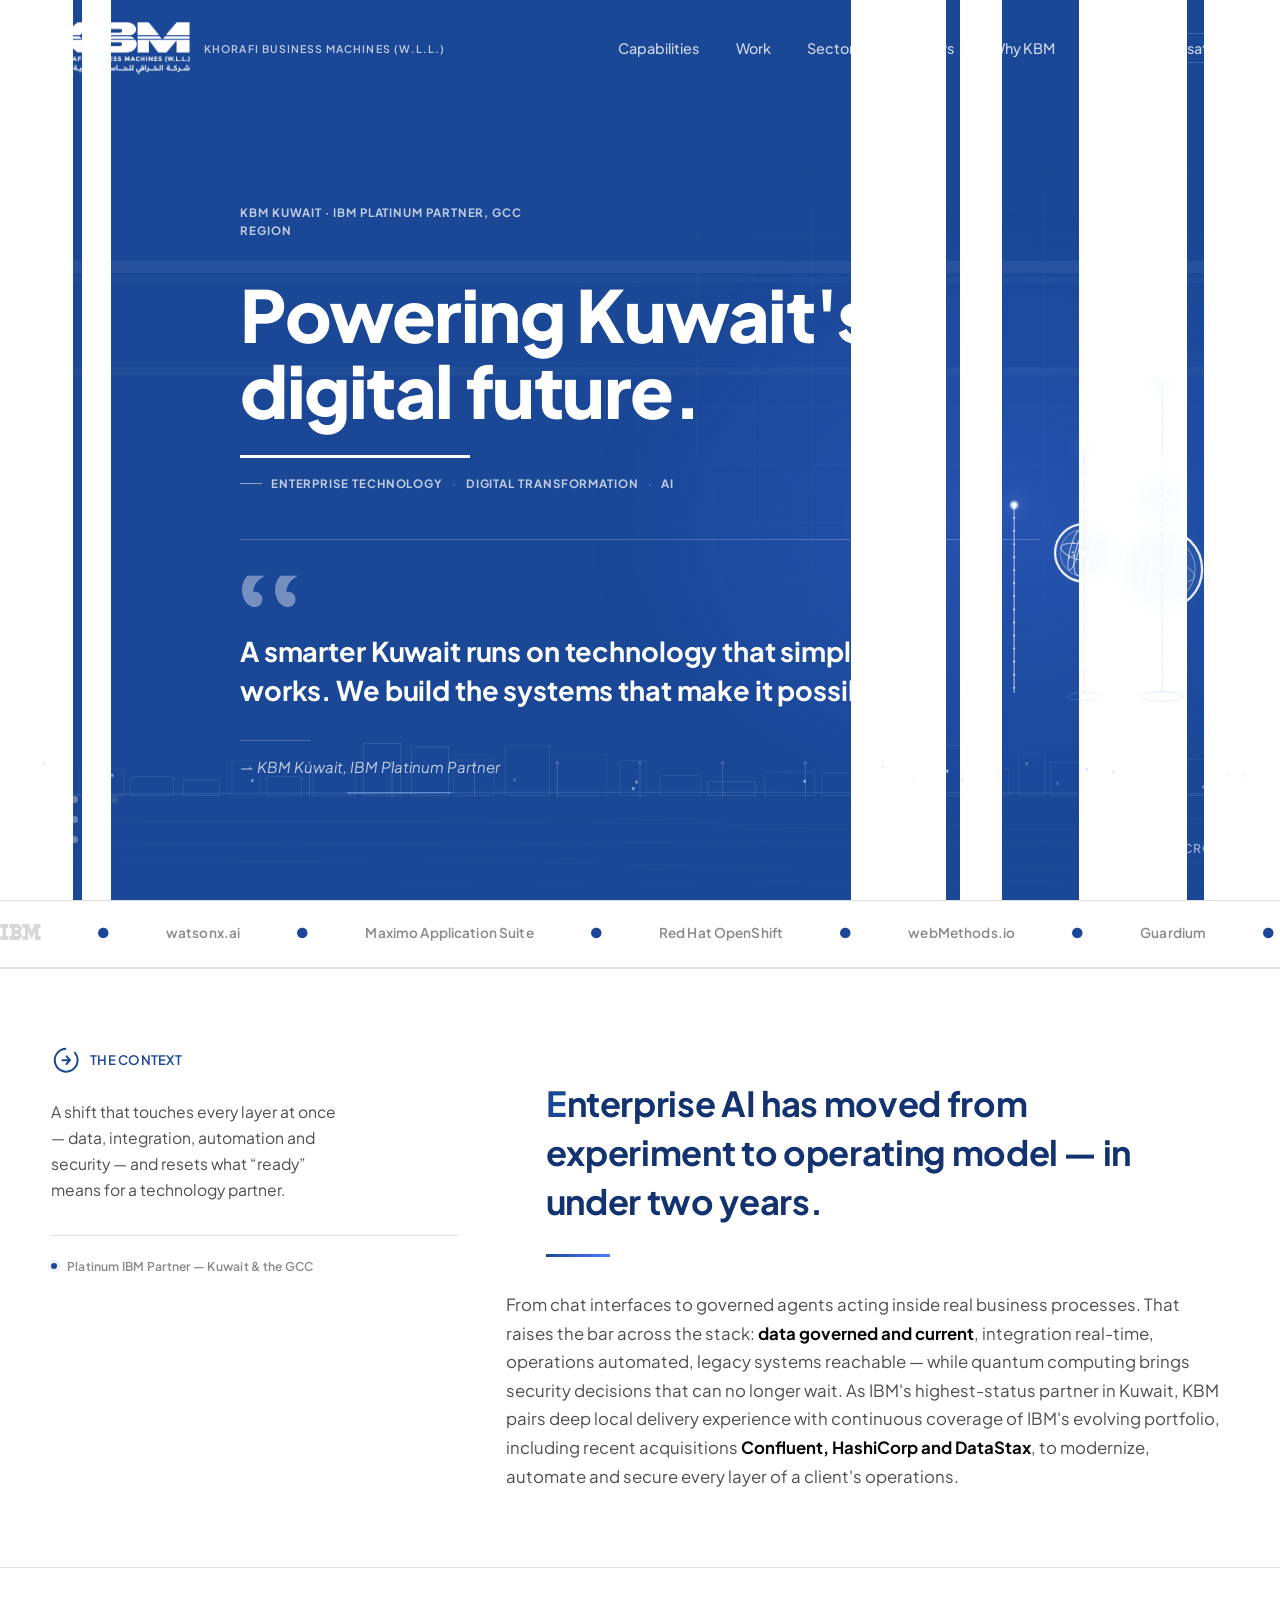
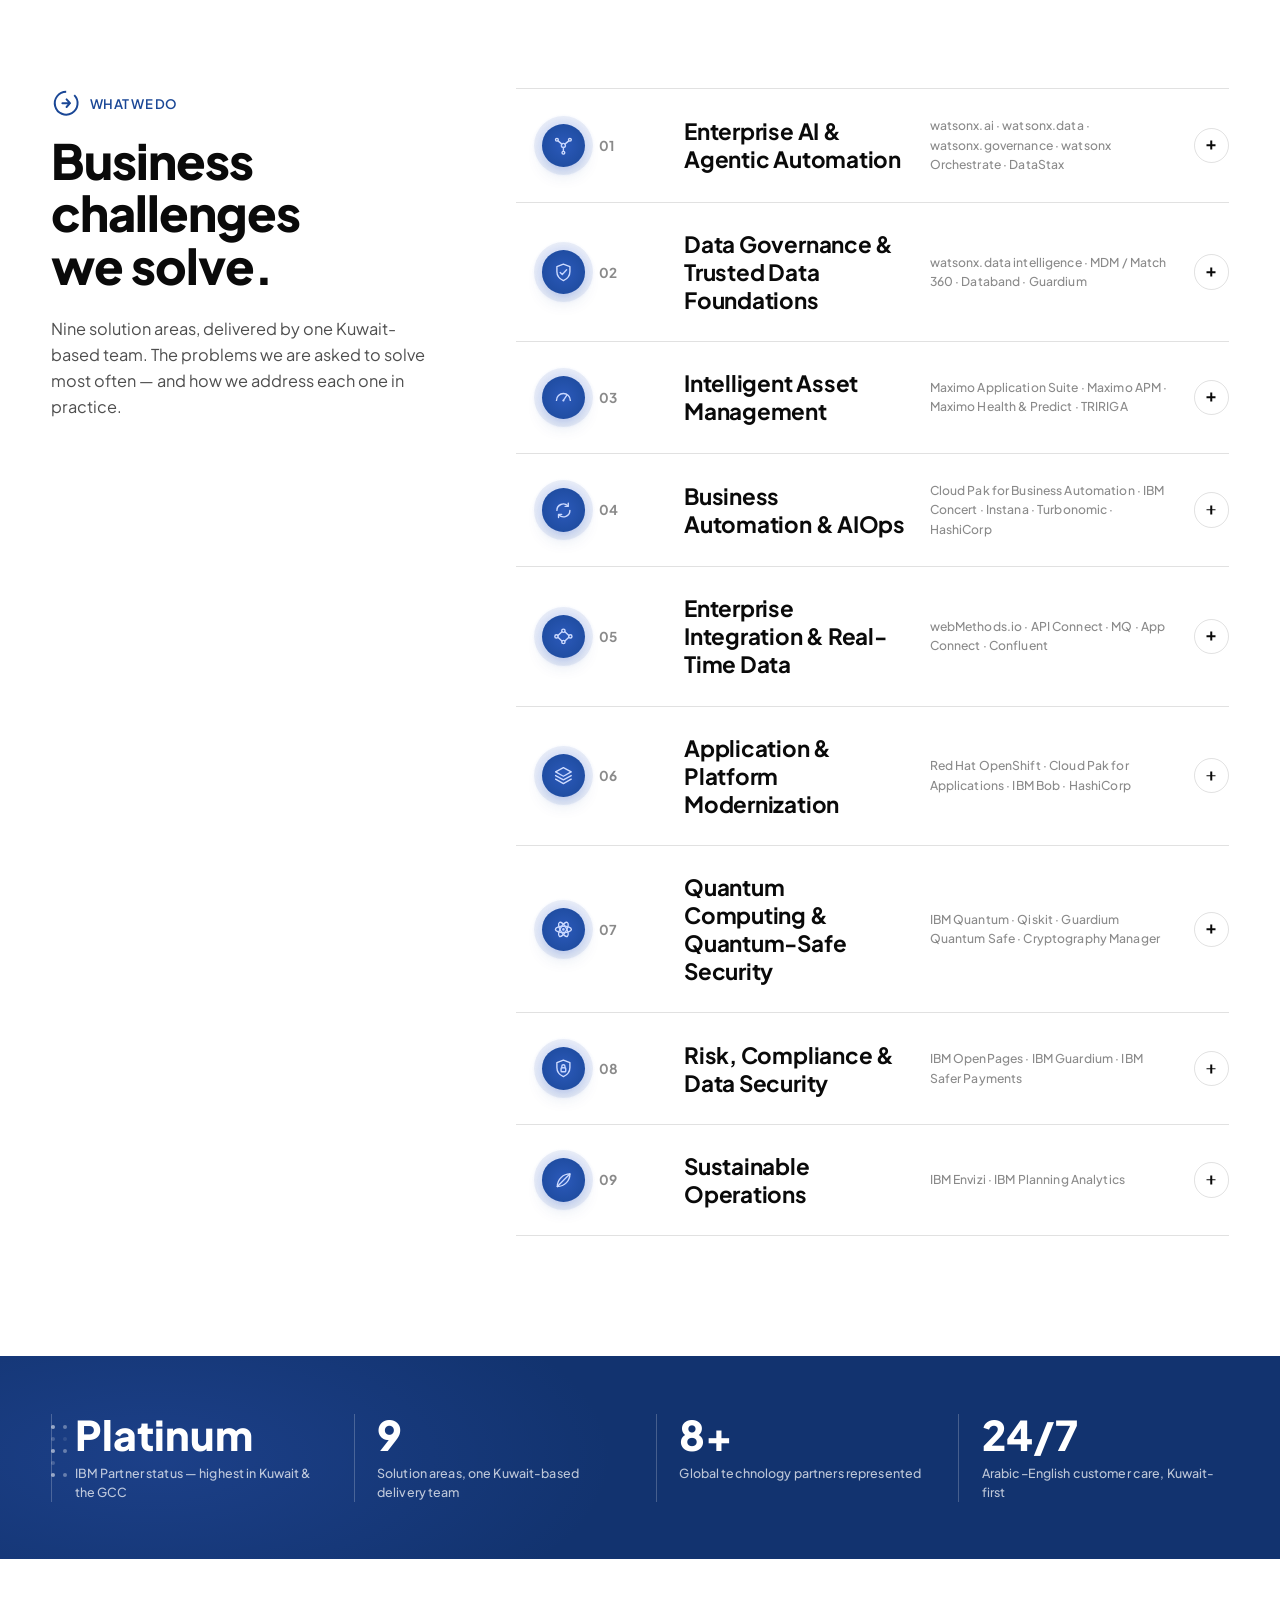
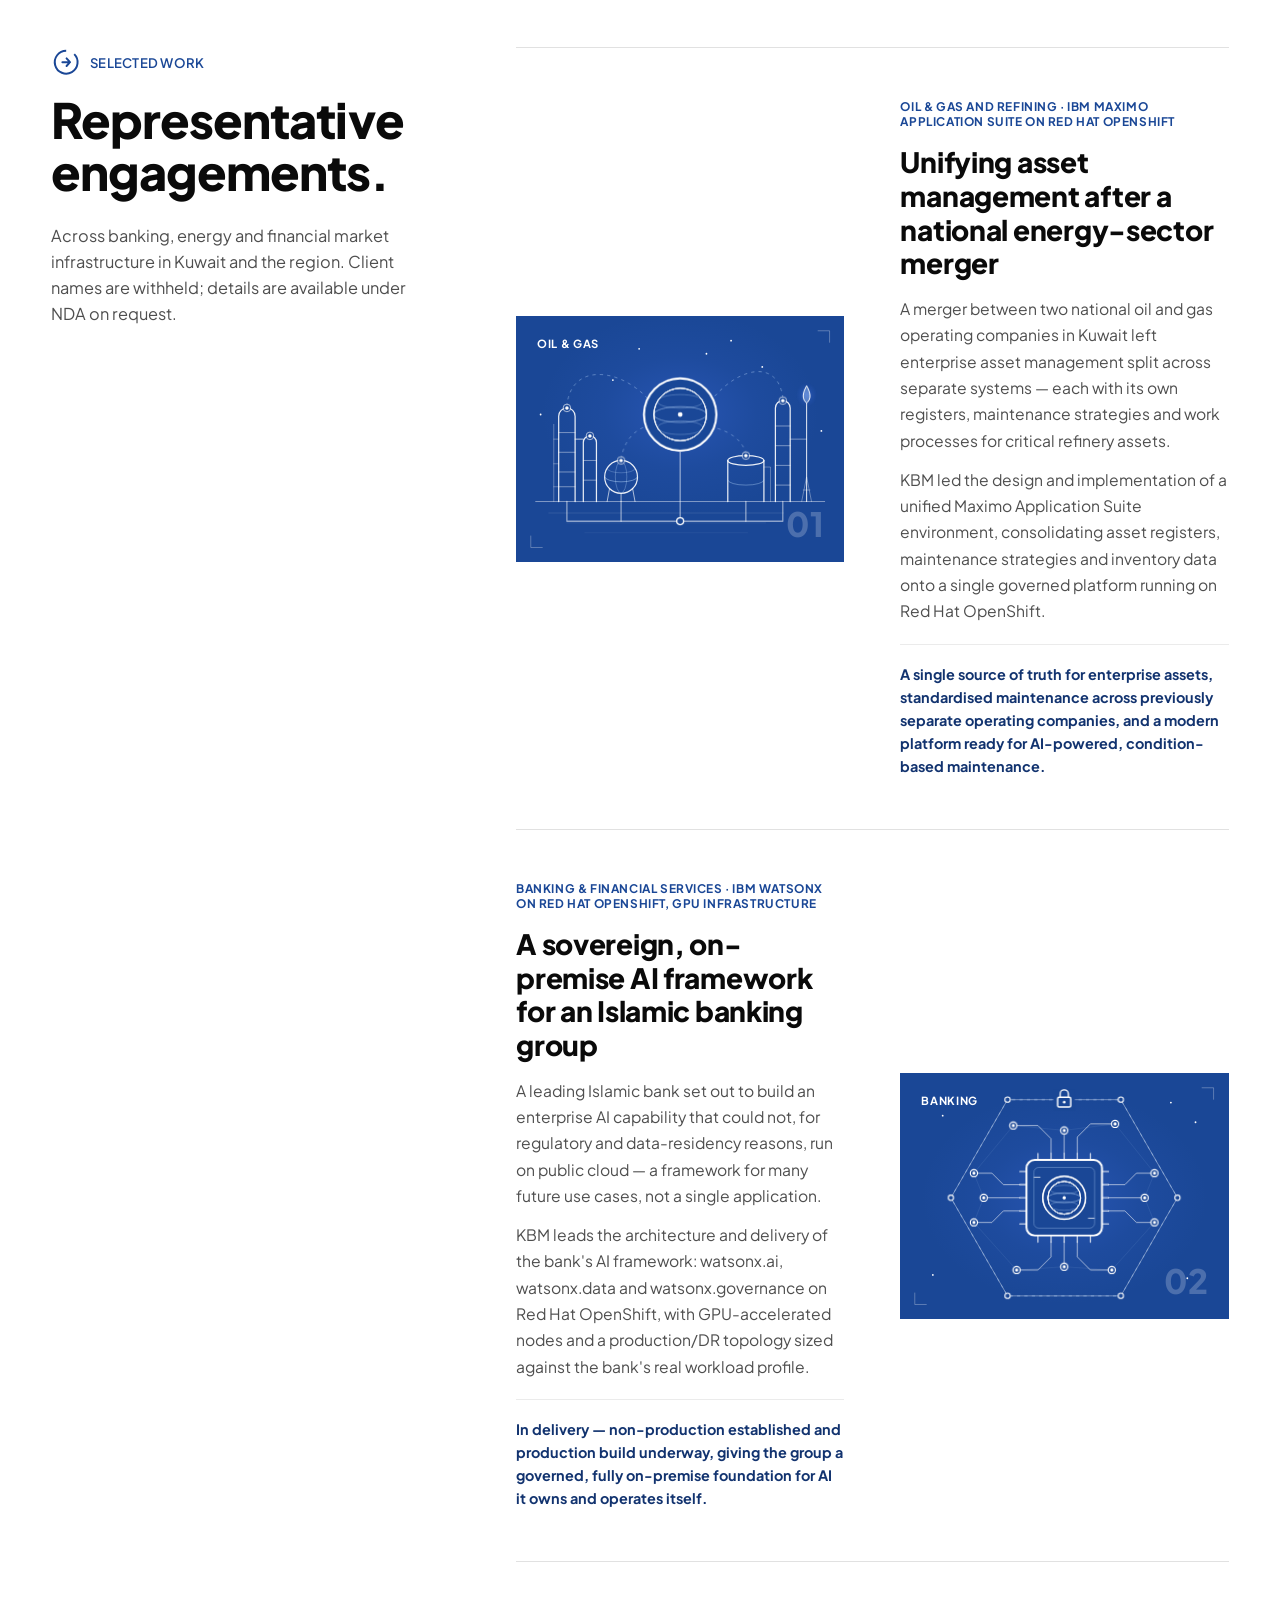
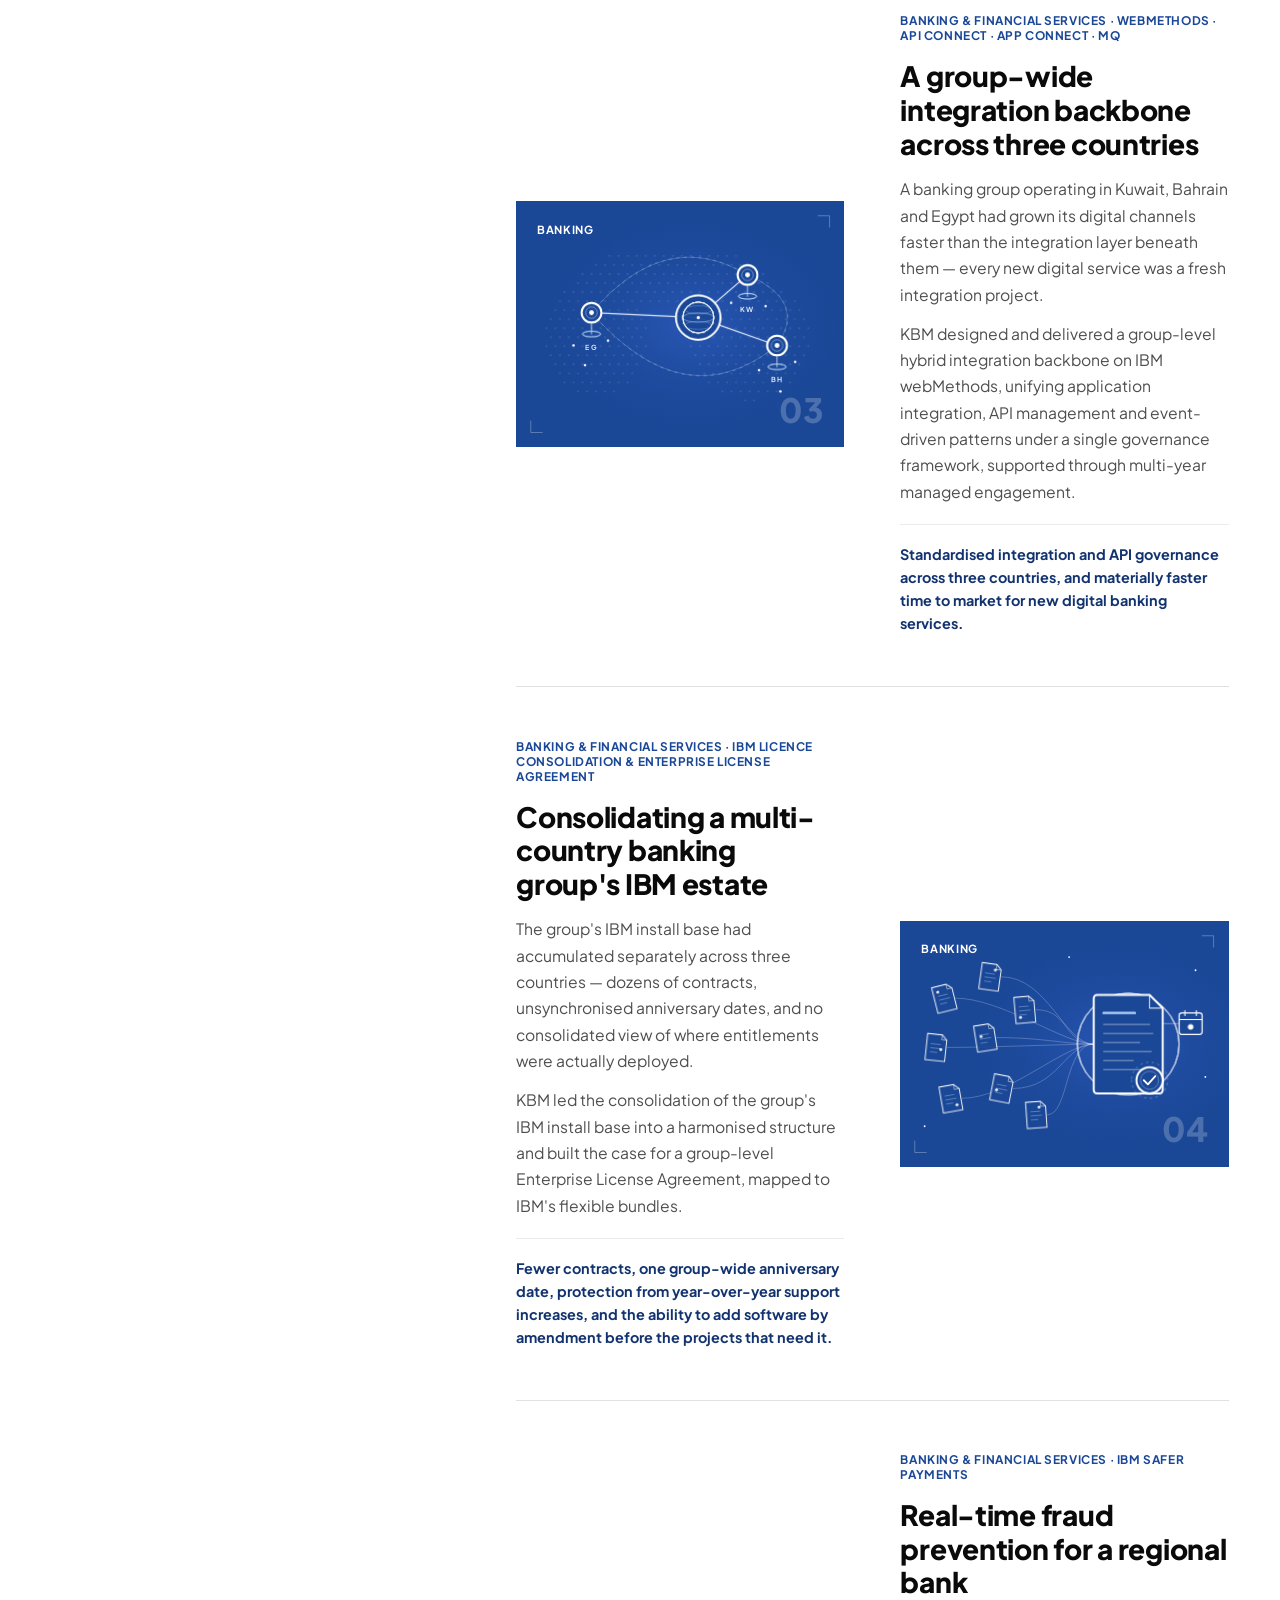
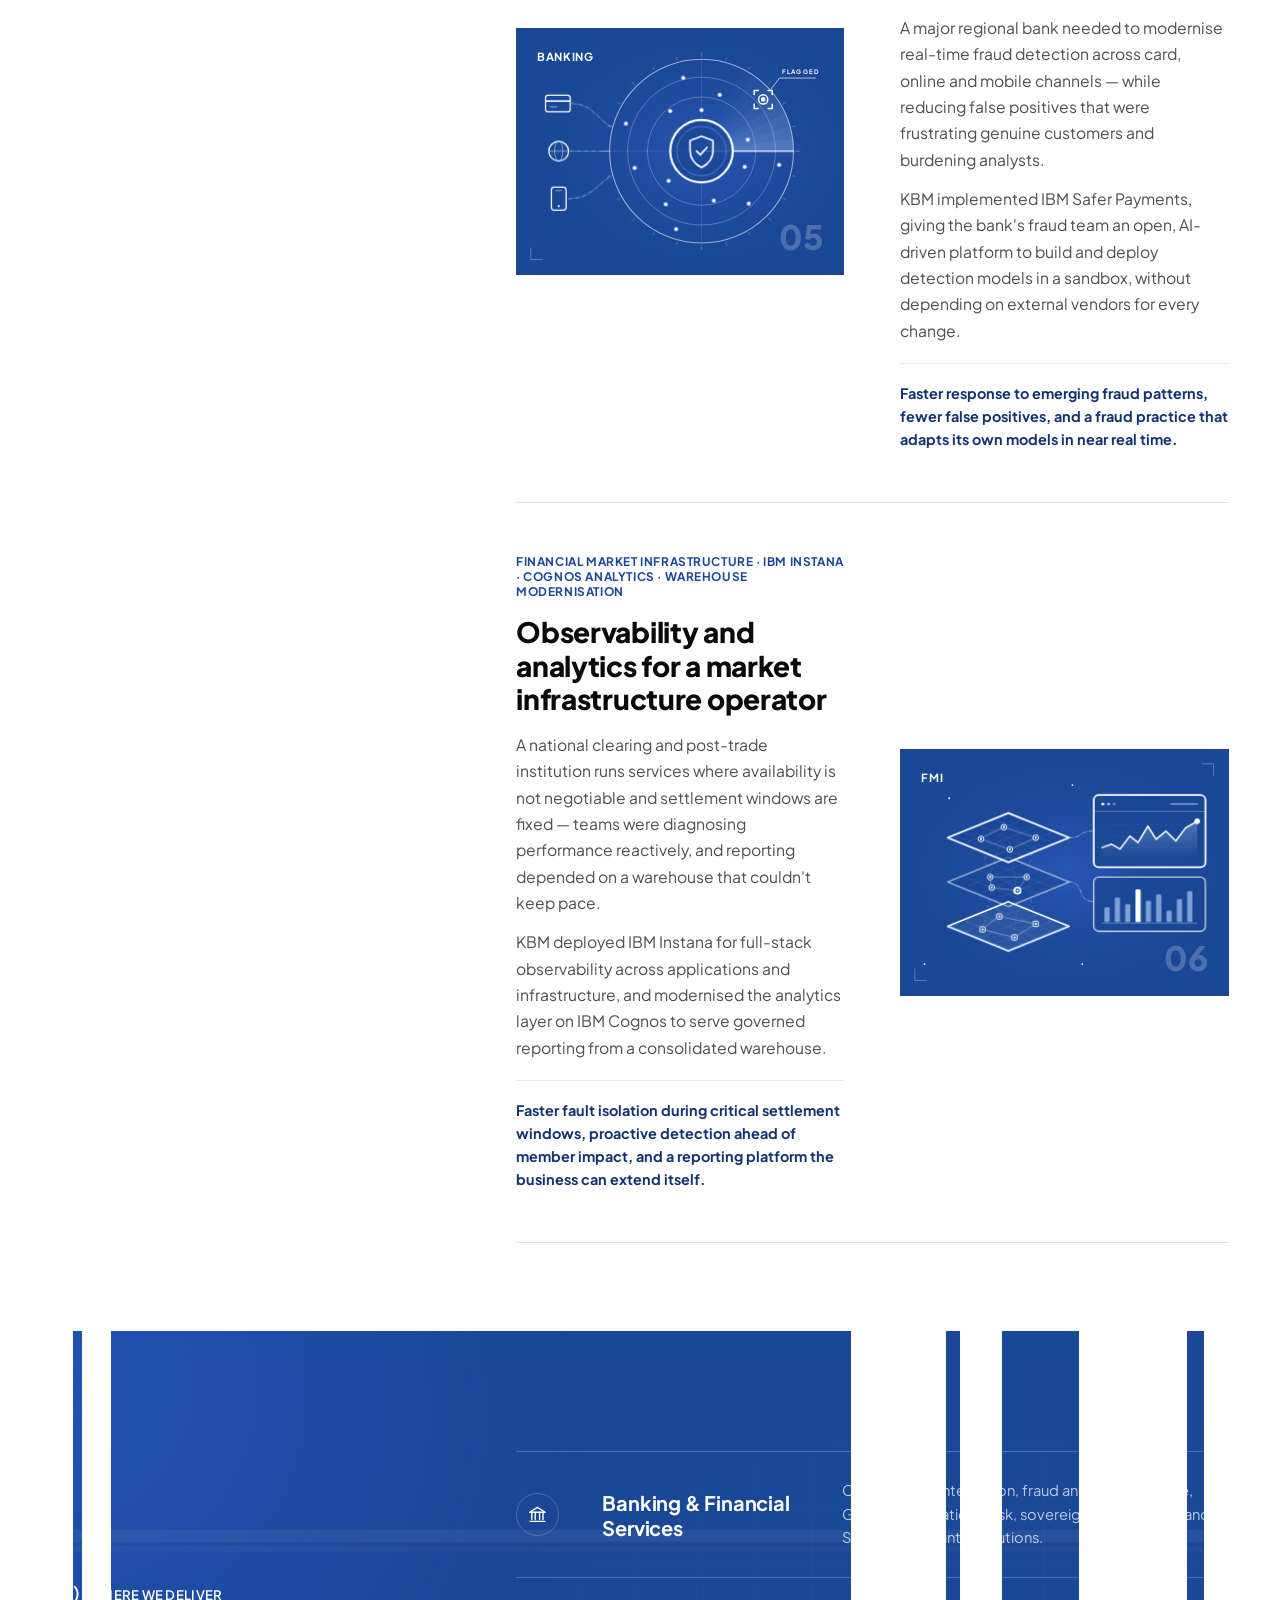
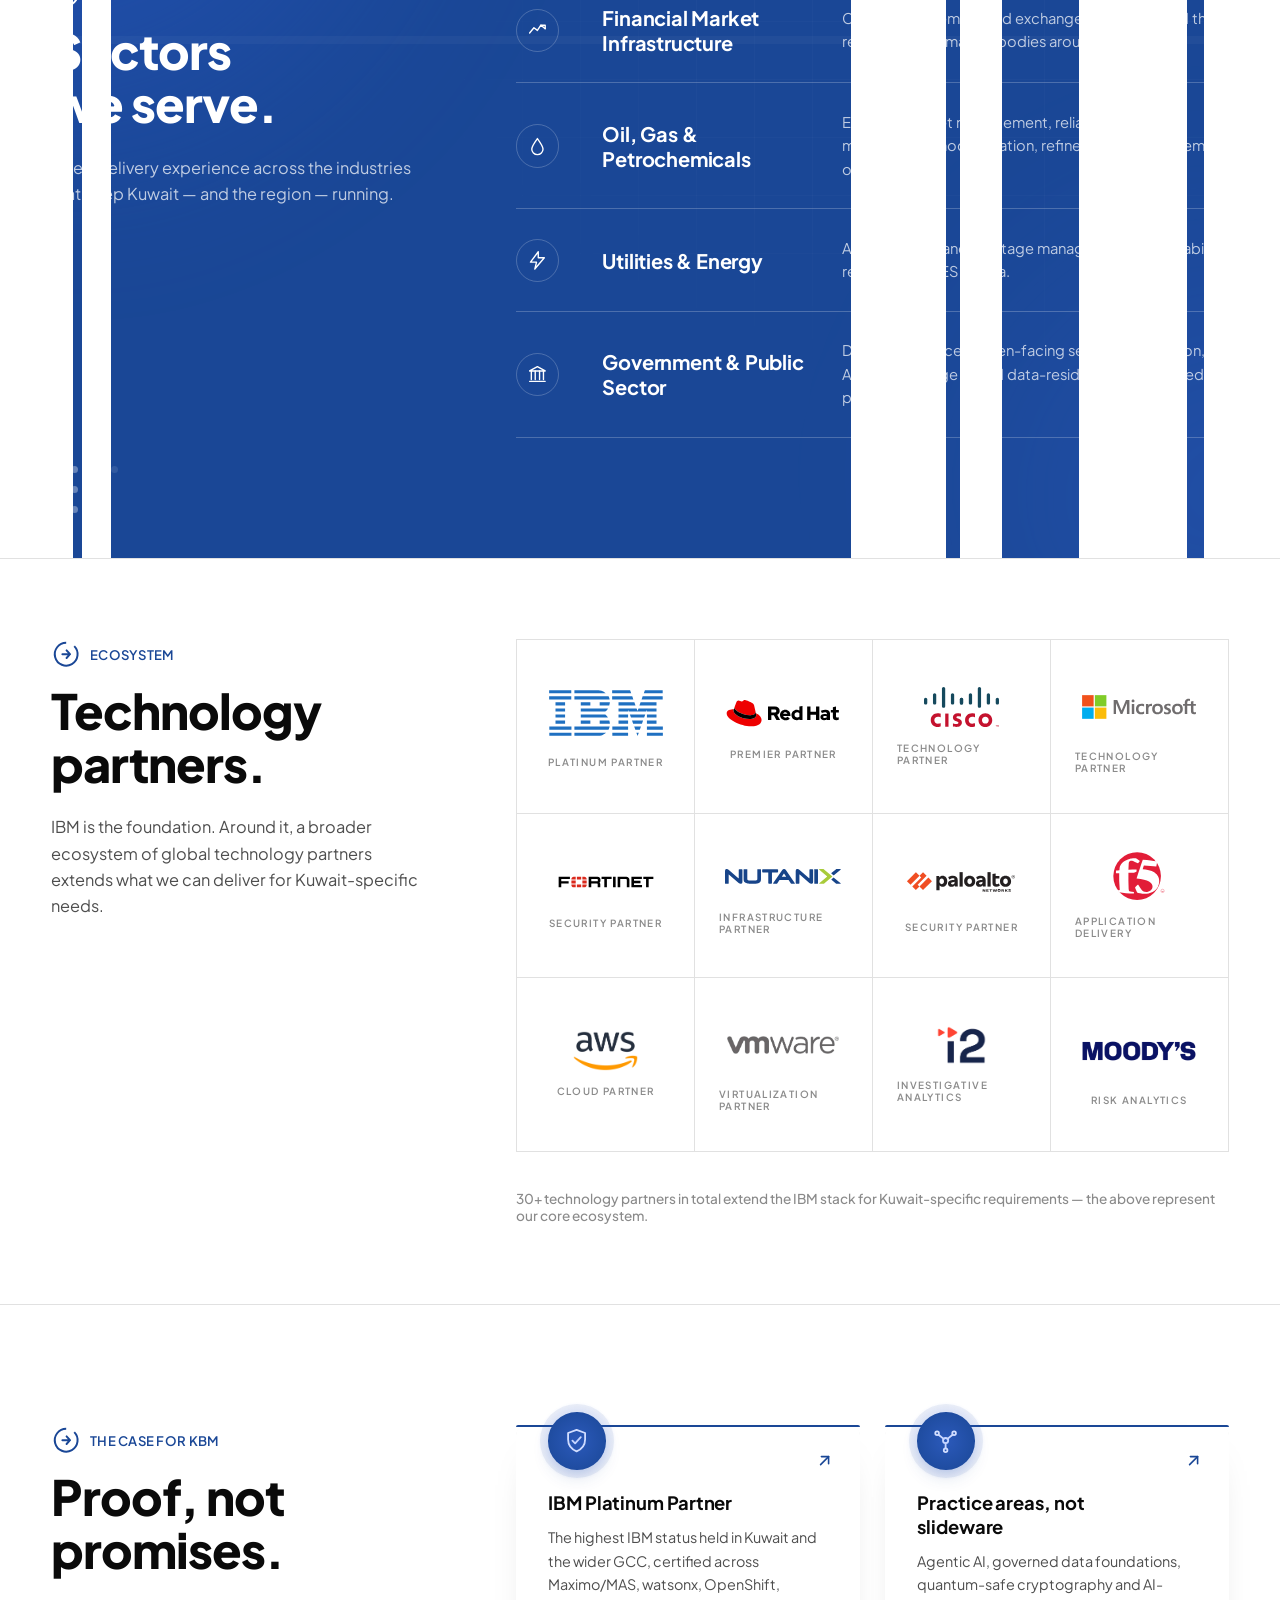
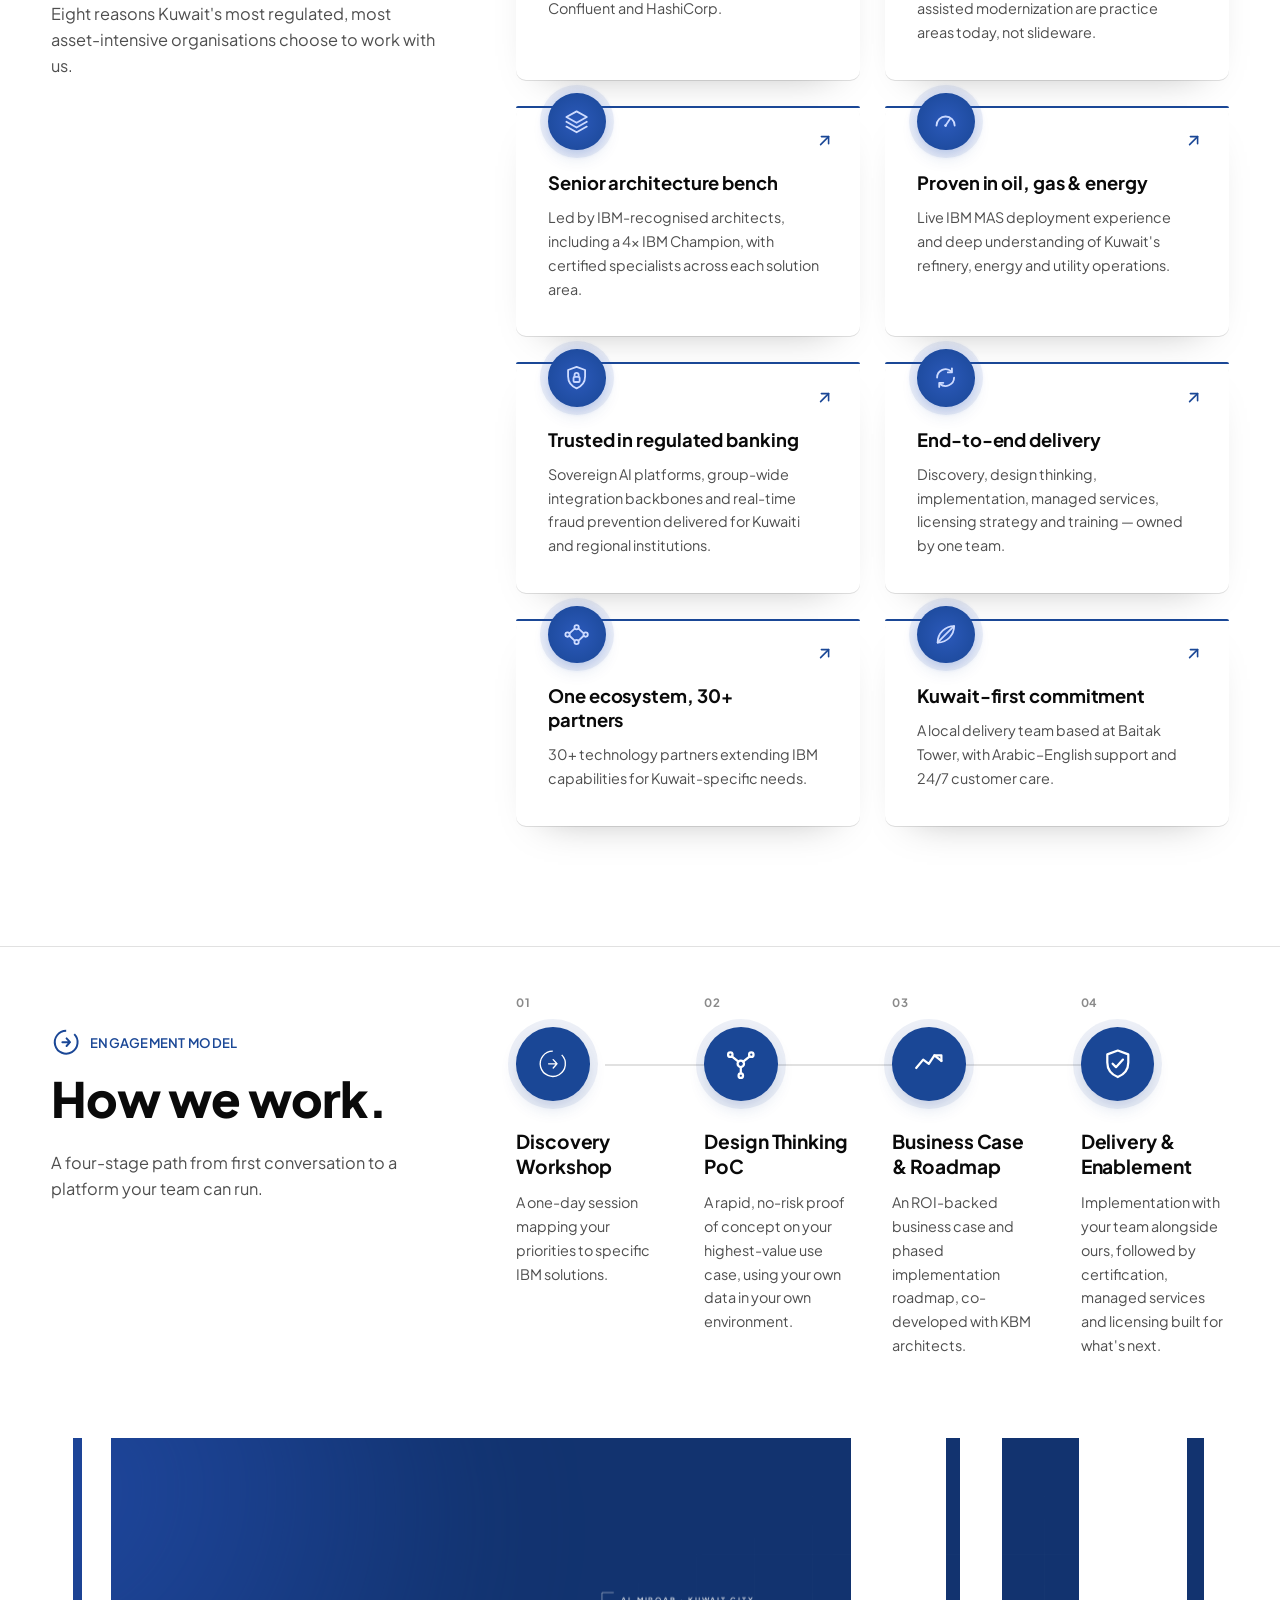
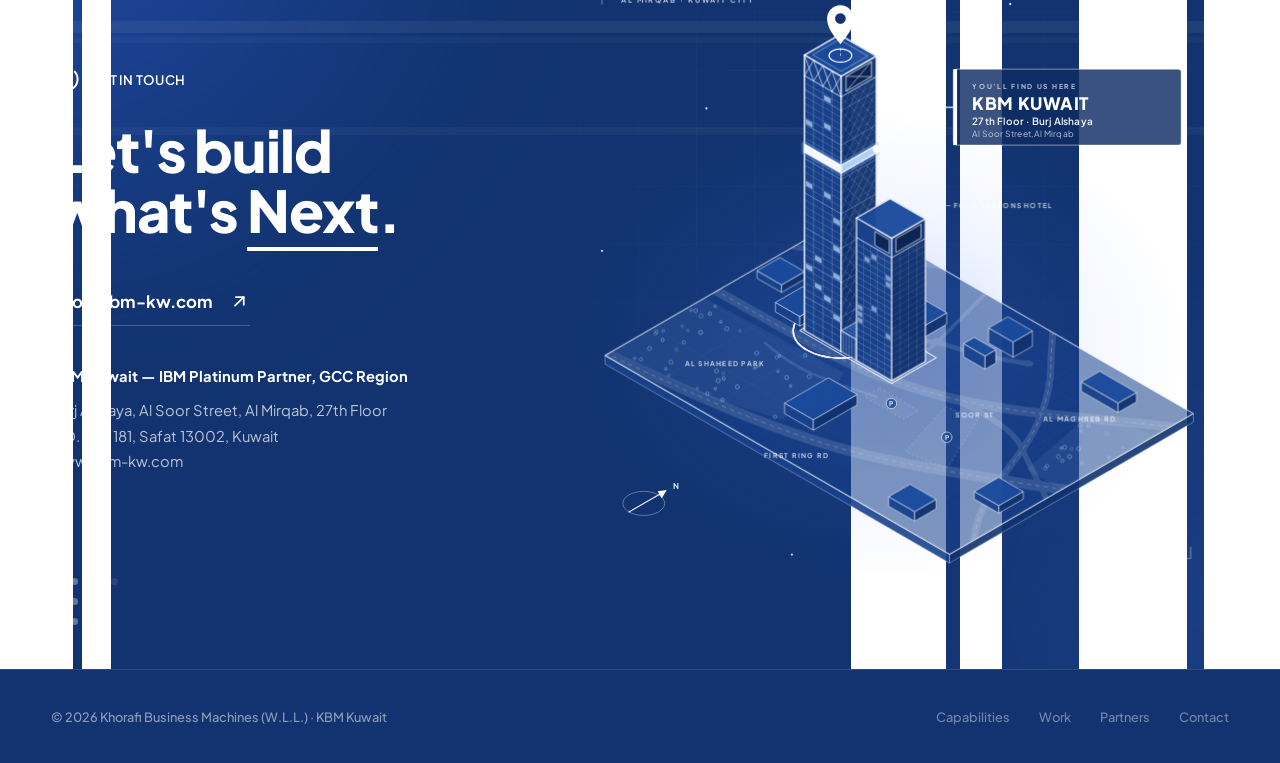
==== commit 9b158a9c: "update" ====
--- a/index.html
+++ b/index.html
@@ -725,17 +725,24 @@
     <span></span><span></span><span class="blank"></span><span class="blank"></span>
   </div>
   <div class="wrap">
-    <div class="eyebrow" style="margin-bottom:1.6rem;" data-reveal><span class="mark on-navy"><svg><use href="#ic-mark"/></svg></span> Get in touch</div>
-    <h2 class="cta-headline" data-reveal>Let's build what's <em>Next</em>.</h2>
-    <div class="cta-row">
-      <a href="mailto:info@kbm-kw.com" class="cta-email" data-reveal>
-        info@kbm-kw.com <span class="cta-arrow"><svg><use href="#ic-arrow-diag"/></svg></span>
-      </a>
-      <div class="cta-addr" data-reveal>
-        <strong>KBM Kuwait — IBM Platinum Partner, GCC Region</strong>
-        Burj Alshaya, Al Soor Street, Al Mirqab, 27th Floor<br>
-        P.O. Box 181, Safat 13002, Kuwait<br>
-        www.kbm-kw.com
+    <div class="cta-grid">
+      <div class="cta-copy">
+        <div class="eyebrow" style="margin-bottom:1.6rem;" data-reveal><span class="mark on-navy"><svg><use href="#ic-mark"/></svg></span> Get in touch</div>
+        <h2 class="cta-headline" data-reveal>Let's build what's <em>Next</em>.</h2>
+        <div class="cta-row">
+          <a href="mailto:info@kbm-kw.com" class="cta-email" data-reveal>
+            info@kbm-kw.com <span class="cta-arrow"><svg><use href="#ic-arrow-diag"/></svg></span>
+          </a>
+          <div class="cta-addr" data-reveal>
+            <strong>KBM Kuwait — IBM Platinum Partner, GCC Region</strong>
+            Burj Alshaya, Al Soor Street, Al Mirqab, 27th Floor<br>
+            P.O. Box 181, Safat 13002, Kuwait<br>
+            www.kbm-kw.com
+          </div>
+        </div>
+      </div>
+      <div class="cta-visual" data-reveal="fade">
+        <svg class="wi-illustration" viewBox="0 0 700 640" preserveAspectRatio="xMidYMid meet" role="img" aria-label="Illustrated map of Al Mirqab, Kuwait City, showing KBM on the 27th floor of Burj Alshaya on Al Soor Street"><defs><clipPath id="wiClipTile"><path d="M300.0,262.0 L662.8,471.4 L406.0,619.7 L43.2,410.2 Z"/></clipPath></defs><ellipse class="wi-glow" cx="330" cy="400" rx="330" ry="250" fill="url(#wiGlow)"/><g class="wi-fade" style="--d:0.00s"><path d="M43.2,410.2 L406.0,619.7 L406.0,628.7 L43.2,419.2 Z" fill="#18428C" fill-opacity="0.9" stroke="#FFFFFF" stroke-opacity="0.35" stroke-width="1"/><path d="M406.0,619.7 L662.8,471.4 L662.8,480.4 L406.0,628.7 Z" fill="#113270" fill-opacity="0.9" stroke="#FFFFFF" stroke-opacity="0.35" stroke-width="1"/><path d="M300.0,262.0 L662.8,471.4 L406.0,619.7 L43.2,410.2 Z" fill="#16408A" fill-opacity="0.55"/></g><path class="wi-draw" d="M300.0,262.0 L662.8,471.4 L406.0,619.7 L43.2,410.2 Z" fill="none" stroke="#FFFFFF" stroke-width="1.3" opacity="0.6" stroke-linecap="round" stroke-linejoin="round" pathLength="1" style="--d:0.05s;--t:1.30s"/><g class="wi-fade" style="--d:0.45s"><g clip-path="url(#wiClipTile)"><path d="M351.6,291.8 L94.8,440.0 M403.1,321.5 L146.3,469.8 M454.7,351.3 L197.9,499.5 M506.2,381.0 L249.4,529.3 M557.8,410.8 L301.0,559.0 M609.3,440.6 L352.5,588.8 M660.9,470.3 L404.1,618.6 M248.4,291.8 L611.2,501.2 M196.9,321.5 L559.7,531.0 M145.3,351.3 L508.1,560.7 M93.8,381.0 L456.6,590.5" fill="none" stroke="#BFDDFF" stroke-width="0.7" opacity="0.07" stroke-linecap="round" stroke-linejoin="round"/><path d="M148.6,349.4 L295.2,428.5 L283.9,446.1 L229.1,477.8 L157.6,455.8 L51.3,405.6 Z" fill="#BFDDFF" fill-opacity="0.07"/><path d="M552.9,473.1 L624.1,493.8 L524.3,551.4 L486.9,529.8 Z" fill="#BFDDFF" fill-opacity="0.07"/><circle cx="165.6" cy="419.1" r="1.7" fill="none" stroke="#BFDDFF" stroke-width="0.8" opacity="0.44"/><circle cx="258.3" cy="432.4" r="2.1" fill="none" stroke="#BFDDFF" stroke-width="0.8" opacity="0.44"/><circle cx="224.0" cy="412.2" r="1.7" fill="none" stroke="#BFDDFF" stroke-width="0.8" opacity="0.39"/><circle cx="90.0" cy="402.7" r="2.1" fill="none" stroke="#BFDDFF" stroke-width="0.8" opacity="0.49"/><circle cx="201.6" cy="422.1" r="1.7" fill="none" stroke="#BFDDFF" stroke-width="0.8" opacity="0.50"/><circle cx="227.0" cy="410.7" r="1.3" fill="none" stroke="#BFDDFF" stroke-width="0.8" opacity="0.55"/><circle cx="159.1" cy="358.3" r="1.3" fill="none" stroke="#BFDDFF" stroke-width="0.8" opacity="0.48"/><circle cx="234.4" cy="433.4" r="2.1" fill="none" stroke="#BFDDFF" stroke-width="0.8" opacity="0.55"/><circle cx="167.6" cy="429.1" r="1.7" fill="none" stroke="#BFDDFF" stroke-width="0.8" opacity="0.30"/><circle cx="103.8" cy="393.8" r="1.7" fill="none" stroke="#BFDDFF" stroke-width="0.8" opacity="0.60"/><circle cx="225.3" cy="427.0" r="1.3" fill="none" stroke="#BFDDFF" stroke-width="0.8" opacity="0.45"/><circle cx="104.5" cy="384.3" r="1.3" fill="none" stroke="#BFDDFF" stroke-width="0.8" opacity="0.42"/><circle cx="238.6" cy="442.4" r="1.3" fill="none" stroke="#BFDDFF" stroke-width="0.8" opacity="0.55"/><circle cx="133.7" cy="362.6" r="1.3" fill="none" stroke="#BFDDFF" stroke-width="0.8" opacity="0.44"/><circle cx="256.8" cy="454.1" r="1.3" fill="none" stroke="#BFDDFF" stroke-width="0.8" opacity="0.47"/><circle cx="118.2" cy="404.3" r="1.7" fill="none" stroke="#BFDDFF" stroke-width="0.8" opacity="0.33"/><circle cx="110.2" cy="431.2" r="1.3" fill="none" stroke="#BFDDFF" stroke-width="0.8" opacity="0.34"/><circle cx="254.0" cy="410.3" r="1.7" fill="none" stroke="#BFDDFF" stroke-width="0.8" opacity="0.54"/><circle cx="126.1" cy="396.3" r="1.7" fill="none" stroke="#BFDDFF" stroke-width="0.8" opacity="0.45"/><circle cx="222.3" cy="474.8" r="1.7" fill="none" stroke="#BFDDFF" stroke-width="0.8" opacity="0.49"/><circle cx="130.4" cy="383.7" r="1.3" fill="none" stroke="#BFDDFF" stroke-width="0.8" opacity="0.30"/><circle cx="138.5" cy="362.9" r="2.1" fill="none" stroke="#BFDDFF" stroke-width="0.8" opacity="0.49"/><circle cx="74.4" cy="413.3" r="1.3" fill="none" stroke="#BFDDFF" stroke-width="0.8" opacity="0.43"/><circle cx="97.2" cy="385.2" r="1.7" fill="none" stroke="#BFDDFF" stroke-width="0.8" opacity="0.42"/><circle cx="144.4" cy="368.6" r="2.1" fill="none" stroke="#BFDDFF" stroke-width="0.8" opacity="0.37"/><circle cx="204.7" cy="421.2" r="1.7" fill="none" stroke="#BFDDFF" stroke-width="0.8" opacity="0.34"/><circle cx="159.2" cy="445.2" r="1.3" fill="none" stroke="#BFDDFF" stroke-width="0.8" opacity="0.56"/><circle cx="165.1" cy="374.7" r="1.3" fill="none" stroke="#BFDDFF" stroke-width="0.8" opacity="0.55"/><circle cx="171.3" cy="382.1" r="2.1" fill="none" stroke="#BFDDFF" stroke-width="0.8" opacity="0.49"/><circle cx="168.1" cy="434.5" r="1.7" fill="none" stroke="#BFDDFF" stroke-width="0.8" opacity="0.56"/><circle cx="200.3" cy="424.1" r="1.3" fill="none" stroke="#BFDDFF" stroke-width="0.8" opacity="0.33"/><circle cx="202.9" cy="407.5" r="2.1" fill="none" stroke="#BFDDFF" stroke-width="0.8" opacity="0.51"/><circle cx="112.6" cy="417.3" r="2.1" fill="none" stroke="#BFDDFF" stroke-width="0.8" opacity="0.45"/><circle cx="140.4" cy="444.9" r="1.3" fill="none" stroke="#BFDDFF" stroke-width="0.8" opacity="0.34"/><circle cx="160.6" cy="426.5" r="2.1" fill="none" stroke="#BFDDFF" stroke-width="0.8" opacity="0.48"/><circle cx="107.1" cy="424.3" r="1.3" fill="none" stroke="#BFDDFF" stroke-width="0.8" opacity="0.52"/><circle cx="124.5" cy="379.3" r="1.3" fill="none" stroke="#BFDDFF" stroke-width="0.8" opacity="0.32"/><circle cx="143.9" cy="385.8" r="2.1" fill="none" stroke="#BFDDFF" stroke-width="0.8" opacity="0.59"/><circle cx="153.6" cy="366.3" r="1.7" fill="none" stroke="#BFDDFF" stroke-width="0.8" opacity="0.59"/><circle cx="182.5" cy="443.3" r="2.1" fill="none" stroke="#BFDDFF" stroke-width="0.8" opacity="0.58"/><circle cx="151.0" cy="450.4" r="1.7" fill="none" stroke="#BFDDFF" stroke-width="0.8" opacity="0.57"/><circle cx="96.4" cy="387.5" r="1.7" fill="none" stroke="#BFDDFF" stroke-width="0.8" opacity="0.32"/><circle cx="185.2" cy="384.3" r="1.3" fill="none" stroke="#BFDDFF" stroke-width="0.8" opacity="0.32"/><circle cx="162.3" cy="436.6" r="2.1" fill="none" stroke="#BFDDFF" stroke-width="0.8" opacity="0.52"/><circle cx="81.1" cy="414.3" r="1.7" fill="none" stroke="#BFDDFF" stroke-width="0.8" opacity="0.41"/><circle cx="166.8" cy="457.0" r="1.7" fill="none" stroke="#BFDDFF" stroke-width="0.8" opacity="0.58"/><circle cx="552.2" cy="484.1" r="1.7" fill="none" stroke="#BFDDFF" stroke-width="0.8" opacity="0.52"/><circle cx="520.7" cy="516.7" r="2.1" fill="none" stroke="#BFDDFF" stroke-width="0.8" opacity="0.44"/><circle cx="541.9" cy="508.4" r="2.1" fill="none" stroke="#BFDDFF" stroke-width="0.8" opacity="0.53"/><circle cx="571.4" cy="492.3" r="2.1" fill="none" stroke="#BFDDFF" stroke-width="0.8" opacity="0.33"/><circle cx="545.5" cy="523.1" r="1.7" fill="none" stroke="#BFDDFF" stroke-width="0.8" opacity="0.38"/><circle cx="543.4" cy="483.7" r="2.1" fill="none" stroke="#BFDDFF" stroke-width="0.8" opacity="0.48"/><circle cx="524.9" cy="521.1" r="1.7" fill="none" stroke="#BFDDFF" stroke-width="0.8" opacity="0.50"/><circle cx="508.7" cy="526.5" r="1.7" fill="none" stroke="#BFDDFF" stroke-width="0.8" opacity="0.42"/><circle cx="523.7" cy="507.7" r="1.3" fill="none" stroke="#BFDDFF" stroke-width="0.8" opacity="0.56"/><circle cx="534.5" cy="508.5" r="1.7" fill="none" stroke="#BFDDFF" stroke-width="0.8" opacity="0.36"/><circle cx="544.5" cy="489.6" r="1.3" fill="none" stroke="#BFDDFF" stroke-width="0.8" opacity="0.51"/><circle cx="588.6" cy="507.2" r="1.3" fill="none" stroke="#BFDDFF" stroke-width="0.8" opacity="0.33"/><circle cx="506.9" cy="529.0" r="1.7" fill="none" stroke="#BFDDFF" stroke-width="0.8" opacity="0.41"/><circle cx="532.5" cy="516.8" r="2.1" fill="none" stroke="#BFDDFF" stroke-width="0.8" opacity="0.55"/><circle cx="573.9" cy="517.4" r="1.3" fill="none" stroke="#BFDDFF" stroke-width="0.8" opacity="0.55"/><circle cx="527.4" cy="507.0" r="2.1" fill="none" stroke="#BFDDFF" stroke-width="0.8" opacity="0.51"/><path d="M332.2,444.3 L373.5,468.1 L357.4,477.4 L316.1,453.6 Z" fill="#FFFFFF" fill-opacity="0.04" stroke="#FFFFFF" stroke-opacity="0.3" stroke-width="0.8" stroke-dasharray="2 3"/><path d="M401.8,463.6 L435.3,478.5 L403.1,529.8 L359.3,511.2 Z" fill="#FFFFFF" fill-opacity="0.04" stroke="#FFFFFF" stroke-opacity="0.3" stroke-width="0.8" stroke-dasharray="2 3"/><g opacity="0.13"><path d="M151.1,336.8 Q225.9,379.2 264.2,399.8 Q302.6,420.5 327.7,430.1 Q352.8,439.8 382.8,448.6 Q412.8,457.3 447.4,463.3 Q482.0,469.4 515.1,472.6 Q548.1,475.9 602.9,481.5 L657.6,487.1" fill="none" stroke="#FFFFFF" stroke-width="10" stroke-linecap="round" stroke-linejoin="round"/><path d="M35.2,403.7 Q134.1,450.8 185.6,471.2 Q237.2,491.7 275.0,503.3 Q312.9,515.0 361.2,524.3 Q409.5,533.6 475.6,543.8 L541.6,554.0" fill="none" stroke="#FFFFFF" stroke-width="11" stroke-linecap="round" stroke-linejoin="round"/><path d="M515.9,375.5 Q512.7,407.1 512.7,420.1 Q512.7,433.1 510.2,445.7 Q507.8,458.2 500.6,477.3 Q493.3,496.4 472.4,523.3 Q451.4,550.3 443.4,566.1 Q435.3,581.9 432.1,600.5 L428.9,619.1" fill="none" stroke="#FFFFFF" stroke-width="7.5" stroke-linecap="round" stroke-linejoin="round"/><path d="M412.8,457.3 Q470.1,483.7 480.1,504.0 Q490.1,524.3 501.4,547.5 L512.7,570.8" fill="none" stroke="#FFFFFF" stroke-width="6" stroke-linecap="round" stroke-linejoin="round"/><path d="M273.6,347.9 Q321.9,372.1 348.0,383.1 Q374.1,394.1 383.6,395.1 Q393.1,396.1 404.6,399.7 Q416.0,403.4 433.7,408.0 Q451.4,412.7 470.3,415.7 L489.1,418.8" fill="none" stroke="#FFFFFF" stroke-width="5" stroke-linecap="round" stroke-linejoin="round"/><path d="M338.7,306.6 Q305.8,332.3 294.0,342.3 Q282.3,352.2 267.0,367.6 Q251.7,382.9 249.1,386.6 L246.5,390.3" fill="none" stroke="#FFFFFF" stroke-width="5" stroke-linecap="round" stroke-linejoin="round"/><path d="M225.9,293.6 Q303.2,304.8 356.4,311.3 L409.5,317.8" fill="none" stroke="#FFFFFF" stroke-width="6" stroke-linecap="round" stroke-linejoin="round"/><path d="M393.1,396.1 Q370.9,414.5 360.1,425.4 L349.3,436.3" fill="none" stroke="#FFFFFF" stroke-width="4" stroke-linecap="round" stroke-linejoin="round"/><path d="M393.1,396.1 Q416.0,373.6 432.1,356.9 L448.2,340.1" fill="none" stroke="#FFFFFF" stroke-width="4" stroke-linecap="round" stroke-linejoin="round"/><path d="M211.4,396.9 Q238.8,420.1 261.3,429.4 Q283.9,438.7 306.4,446.1 L329.0,453.6" fill="none" stroke="#FFFFFF" stroke-width="2.5" stroke-linecap="round" stroke-linejoin="round"/><ellipse cx="393.1" cy="396.1" rx="7.3" ry="4.2" fill="#FFFFFF"/><ellipse cx="489.1" cy="418.8" rx="5.5" ry="3.2" fill="#FFFFFF"/></g><path d="M151.1,336.8 Q225.9,379.2 264.2,399.8 Q302.6,420.5 327.7,430.1 Q352.8,439.8 382.8,448.6 Q412.8,457.3 447.4,463.3 Q482.0,469.4 515.1,472.6 Q548.1,475.9 602.9,481.5 L657.6,487.1" fill="none" stroke="#BFDDFF" stroke-width="0.8" opacity="0.4" stroke-linecap="round" stroke-linejoin="round" stroke-dasharray="4 5"/><path d="M35.2,403.7 Q134.1,450.8 185.6,471.2 Q237.2,491.7 275.0,503.3 Q312.9,515.0 361.2,524.3 Q409.5,533.6 475.6,543.8 L541.6,554.0" fill="none" stroke="#BFDDFF" stroke-width="0.8" opacity="0.4" stroke-linecap="round" stroke-linejoin="round" stroke-dasharray="4 5"/><path d="M515.9,375.5 Q512.7,407.1 512.7,420.1 Q512.7,433.1 510.2,445.7 Q507.8,458.2 500.6,477.3 Q493.3,496.4 472.4,523.3 Q451.4,550.3 443.4,566.1 Q435.3,581.9 432.1,600.5 L428.9,619.1" fill="none" stroke="#BFDDFF" stroke-width="0.8" opacity="0.4" stroke-linecap="round" stroke-linejoin="round" stroke-dasharray="4 5"/></g></g><g class="wi-fade" style="--d:1.60s"><g clip-path="url(#wiClipTile)"><path class="wi-comet" d="M151.1,336.8 Q225.9,379.2 264.2,399.8 Q302.6,420.5 327.7,430.1 Q352.8,439.8 382.8,448.6 Q412.8,457.3 447.4,463.3 Q482.0,469.4 515.1,472.6 Q548.1,475.9 602.9,481.5 L657.6,487.1" pathLength="100" stroke="#8FB6FF" stroke-width="5.6" opacity="0.22" style="--dur:5.20s;--d:0.00s;--len:4;--end:-100"/><path class="wi-comet" d="M151.1,336.8 Q225.9,379.2 264.2,399.8 Q302.6,420.5 327.7,430.1 Q352.8,439.8 382.8,448.6 Q412.8,457.3 447.4,463.3 Q482.0,469.4 515.1,472.6 Q548.1,475.9 602.9,481.5 L657.6,487.1" pathLength="100" stroke="#FFFFFF" stroke-width="2.0" style="--dur:5.20s;--d:0.00s;--len:4;--end:-100"/><path class="wi-comet wi-rev" d="M151.1,336.8 Q225.9,379.2 264.2,399.8 Q302.6,420.5 327.7,430.1 Q352.8,439.8 382.8,448.6 Q412.8,457.3 447.4,463.3 Q482.0,469.4 515.1,472.6 Q548.1,475.9 602.9,481.5 L657.6,487.1" pathLength="100" stroke="#8FB6FF" stroke-width="5.6" opacity="0.22" style="--dur:6.40s;--d:-3.10s;--len:4;--end:-100"/><path class="wi-comet wi-rev" d="M151.1,336.8 Q225.9,379.2 264.2,399.8 Q302.6,420.5 327.7,430.1 Q352.8,439.8 382.8,448.6 Q412.8,457.3 447.4,463.3 Q482.0,469.4 515.1,472.6 Q548.1,475.9 602.9,481.5 L657.6,487.1" pathLength="100" stroke="#FFFFFF" stroke-width="2.0" style="--dur:6.40s;--d:-3.10s;--len:4;--end:-100"/><path class="wi-comet" d="M35.2,403.7 Q134.1,450.8 185.6,471.2 Q237.2,491.7 275.0,503.3 Q312.9,515.0 361.2,524.3 Q409.5,533.6 475.6,543.8 L541.6,554.0" pathLength="100" stroke="#8FB6FF" stroke-width="5.800000000000001" opacity="0.22" style="--dur:4.60s;--d:-1.20s;--len:4;--end:-100"/><path class="wi-comet" d="M35.2,403.7 Q134.1,450.8 185.6,471.2 Q237.2,491.7 275.0,503.3 Q312.9,515.0 361.2,524.3 Q409.5,533.6 475.6,543.8 L541.6,554.0" pathLength="100" stroke="#FFFFFF" stroke-width="2.2" style="--dur:4.60s;--d:-1.20s;--len:4;--end:-100"/><path class="wi-comet wi-rev" d="M35.2,403.7 Q134.1,450.8 185.6,471.2 Q237.2,491.7 275.0,503.3 Q312.9,515.0 361.2,524.3 Q409.5,533.6 475.6,543.8 L541.6,554.0" pathLength="100" stroke="#8FB6FF" stroke-width="5.800000000000001" opacity="0.22" style="--dur:5.60s;--d:-2.90s;--len:4;--end:-100"/><path class="wi-comet wi-rev" d="M35.2,403.7 Q134.1,450.8 185.6,471.2 Q237.2,491.7 275.0,503.3 Q312.9,515.0 361.2,524.3 Q409.5,533.6 475.6,543.8 L541.6,554.0" pathLength="100" stroke="#FFFFFF" stroke-width="2.2" style="--dur:5.60s;--d:-2.90s;--len:4;--end:-100"/><path class="wi-comet" d="M515.9,375.5 Q512.7,407.1 512.7,420.1 Q512.7,433.1 510.2,445.7 Q507.8,458.2 500.6,477.3 Q493.3,496.4 472.4,523.3 Q451.4,550.3 443.4,566.1 Q435.3,581.9 432.1,600.5 L428.9,619.1" pathLength="100" stroke="#8FB6FF" stroke-width="5.4" opacity="0.22" style="--dur:6.00s;--d:-2.00s;--len:4;--end:-100"/><path class="wi-comet" d="M515.9,375.5 Q512.7,407.1 512.7,420.1 Q512.7,433.1 510.2,445.7 Q507.8,458.2 500.6,477.3 Q493.3,496.4 472.4,523.3 Q451.4,550.3 443.4,566.1 Q435.3,581.9 432.1,600.5 L428.9,619.1" pathLength="100" stroke="#FFFFFF" stroke-width="1.8" style="--dur:6.00s;--d:-2.00s;--len:4;--end:-100"/><path class="wi-comet wi-rev" d="M515.9,375.5 Q512.7,407.1 512.7,420.1 Q512.7,433.1 510.2,445.7 Q507.8,458.2 500.6,477.3 Q493.3,496.4 472.4,523.3 Q451.4,550.3 443.4,566.1 Q435.3,581.9 432.1,600.5 L428.9,619.1" pathLength="100" stroke="#8FB6FF" stroke-width="5.4" opacity="0.22" style="--dur:7.00s;--d:-5.00s;--len:4;--end:-100"/><path class="wi-comet wi-rev" d="M515.9,375.5 Q512.7,407.1 512.7,420.1 Q512.7,433.1 510.2,445.7 Q507.8,458.2 500.6,477.3 Q493.3,496.4 472.4,523.3 Q451.4,550.3 443.4,566.1 Q435.3,581.9 432.1,600.5 L428.9,619.1" pathLength="100" stroke="#FFFFFF" stroke-width="1.8" style="--dur:7.00s;--d:-5.00s;--len:4;--end:-100"/><path class="wi-comet" d="M273.6,347.9 Q321.9,372.1 348.0,383.1 Q374.1,394.1 383.6,395.1 Q393.1,396.1 404.6,399.7 Q416.0,403.4 433.7,408.0 Q451.4,412.7 470.3,415.7 L489.1,418.8" pathLength="100" stroke="#8FB6FF" stroke-width="5.2" opacity="0.22" style="--dur:4.40s;--d:-1.00s;--len:6;--end:-200"/><path class="wi-comet" d="M273.6,347.9 Q321.9,372.1 348.0,383.1 Q374.1,394.1 383.6,395.1 Q393.1,396.1 404.6,399.7 Q416.0,403.4 433.7,408.0 Q451.4,412.7 470.3,415.7 L489.1,418.8" pathLength="100" stroke="#FFFFFF" stroke-width="1.6" style="--dur:4.40s;--d:-1.00s;--len:6;--end:-200"/><path class="wi-comet" d="M412.8,457.3 Q470.1,483.7 480.1,504.0 Q490.1,524.3 501.4,547.5 L512.7,570.8" pathLength="100" stroke="#8FB6FF" stroke-width="5.2" opacity="0.22" style="--dur:3.80s;--d:-0.40s;--len:7;--end:-200"/><path class="wi-comet" d="M412.8,457.3 Q470.1,483.7 480.1,504.0 Q490.1,524.3 501.4,547.5 L512.7,570.8" pathLength="100" stroke="#FFFFFF" stroke-width="1.6" style="--dur:3.80s;--d:-0.40s;--len:7;--end:-200"/><path class="wi-comet wi-rev" d="M338.7,306.6 Q305.8,332.3 294.0,342.3 Q282.3,352.2 267.0,367.6 Q251.7,382.9 249.1,386.6 L246.5,390.3" pathLength="100" stroke="#8FB6FF" stroke-width="5.2" opacity="0.22" style="--dur:4.80s;--d:-2.20s;--len:7;--end:-200"/><path class="wi-comet wi-rev" d="M338.7,306.6 Q305.8,332.3 294.0,342.3 Q282.3,352.2 267.0,367.6 Q251.7,382.9 249.1,386.6 L246.5,390.3" pathLength="100" stroke="#FFFFFF" stroke-width="1.6" style="--dur:4.80s;--d:-2.20s;--len:7;--end:-200"/></g></g><path class="wi-draw" d="M295.5,356.9 L392.1,412.7 L345.1,439.8 L248.4,384.0 Z" fill="none" stroke="#FFFFFF" stroke-width="1.2" opacity="0.75" stroke-linecap="round" stroke-linejoin="round" pathLength="1" style="--d:0.80s;--t:0.90s"/><g class="wi-fade" style="--d:1.80s"><ellipse class="wi-pulse" cx="291.3" cy="384.2" rx="50" ry="28.9" fill="none" stroke="#FFFFFF" stroke-width="1.3" style="--dur:3.60s;--d:0.00s;--s:2.5"/><ellipse class="wi-pulse" cx="291.3" cy="384.2" rx="50" ry="28.9" fill="none" stroke="#FFFFFF" stroke-width="1.3" style="--dur:3.60s;--d:-1.20s;--s:2.5"/><ellipse class="wi-pulse" cx="291.3" cy="384.2" rx="50" ry="28.9" fill="none" stroke="#FFFFFF" stroke-width="1.3" style="--dur:3.60s;--d:-2.40s;--s:2.5"/></g><g class="wi-pop" style="--d:0.70s"><path d="M203.3,329.0 L229.1,343.8 L229.1,335.8 L203.3,321.0 Z" fill="#18428C" fill-opacity="0.96" stroke="#FFFFFF" stroke-width="1" stroke-opacity="0.55" stroke-linejoin="round"/><path d="M229.1,343.8 L253.3,329.9 L253.3,321.9 L229.1,335.8 Z" fill="#113270" fill-opacity="0.96" stroke="#FFFFFF" stroke-width="1" stroke-opacity="0.55" stroke-linejoin="round"/><path d="M227.5,307.0 L253.3,321.9 L229.1,335.8 L203.3,321.0 Z" fill="#1B4A9C" fill-opacity="0.96" stroke="#FFFFFF" stroke-width="1" stroke-opacity="0.55" stroke-linejoin="round"/></g><g class="wi-pop" style="--d:0.75s"><path d="M282.9,348.1 L321.6,370.4 L321.6,350.4 L282.9,328.1 Z" fill="#18428C" fill-opacity="0.96" stroke="#FFFFFF" stroke-width="1" stroke-opacity="0.55" stroke-linejoin="round"/><path d="M321.6,370.4 L356.4,350.4 L356.4,330.4 L321.6,350.4 Z" fill="#113270" fill-opacity="0.96" stroke="#FFFFFF" stroke-width="1" stroke-opacity="0.55" stroke-linejoin="round"/><path d="M317.7,308.0 L356.4,330.4 L321.6,350.4 L282.9,328.1 Z" fill="#1B4A9C" fill-opacity="0.96" stroke="#FFFFFF" stroke-width="1" stroke-opacity="0.55" stroke-linejoin="round"/></g><g class="wi-pop" style="--d:0.80s"><path d="M222.7,364.3 L248.4,379.2 L248.4,369.2 L222.7,354.3 Z" fill="#18428C" fill-opacity="0.96" stroke="#FFFFFF" stroke-width="1" stroke-opacity="0.55" stroke-linejoin="round"/><path d="M248.4,379.2 L277.4,362.4 L277.4,352.4 L248.4,369.2 Z" fill="#113270" fill-opacity="0.96" stroke="#FFFFFF" stroke-width="1" stroke-opacity="0.55" stroke-linejoin="round"/><path d="M251.7,337.6 L277.4,352.4 L248.4,369.2 L222.7,354.3 Z" fill="#1B4A9C" fill-opacity="0.96" stroke="#FFFFFF" stroke-width="1" stroke-opacity="0.55" stroke-linejoin="round"/></g><g class="wi-pop" style="--d:0.85s"><path d="M329.0,369.9 L372.5,395.0 L372.5,383.0 L329.0,357.9 Z" fill="#18428C" fill-opacity="0.96" stroke="#FFFFFF" stroke-width="1" stroke-opacity="0.55" stroke-linejoin="round"/><path d="M372.5,395.0 L403.1,377.3 L403.1,365.3 L372.5,383.0 Z" fill="#113270" fill-opacity="0.96" stroke="#FFFFFF" stroke-width="1" stroke-opacity="0.55" stroke-linejoin="round"/><path d="M359.6,340.2 L403.1,365.3 L372.5,383.0 L329.0,357.9 Z" fill="#1B4A9C" fill-opacity="0.96" stroke="#FFFFFF" stroke-width="1" stroke-opacity="0.55" stroke-linejoin="round"/></g><g class="wi-fade" style="--d:0.90s"><path d="M253.3,383.8 L291.9,406.1 L291.9,116.1 L253.3,93.8 Z" fill="#18428C" fill-opacity="0.96" stroke="#FFFFFF" stroke-width="1.2" stroke-opacity="0.0" stroke-linejoin="round"/><path d="M291.9,406.1 L329.0,384.8 L329.0,94.8 L291.9,116.1 Z" fill="#113270" fill-opacity="0.96" stroke="#FFFFFF" stroke-width="1.2" stroke-opacity="0.0" stroke-linejoin="round"/><path d="M290.3,72.4 L329.0,94.8 L291.9,116.1 L253.3,93.8 Z" fill="#1B4A9C" fill-opacity="0.96" stroke="#FFFFFF" stroke-width="1.2" stroke-opacity="0.0" stroke-linejoin="round"/></g><path class="wi-draw" d="M253.3,383.8 L253.3,93.8" fill="none" stroke="#FFFFFF" stroke-width="1.5" opacity="0.95" stroke-linecap="round" stroke-linejoin="round" pathLength="1" style="--d:1.00s;--t:1.20s"/><path class="wi-draw" d="M291.9,406.1 L291.9,116.1" fill="none" stroke="#FFFFFF" stroke-width="1.5" opacity="0.95" stroke-linecap="round" stroke-linejoin="round" pathLength="1" style="--d:1.00s;--t:1.20s"/><path class="wi-draw" d="M329.0,384.8 L329.0,94.8" fill="none" stroke="#FFFFFF" stroke-width="1.5" opacity="0.95" stroke-linecap="round" stroke-linejoin="round" pathLength="1" style="--d:1.00s;--t:1.20s"/><path class="wi-draw" d="M253.3,383.8 L291.9,406.1 L329.0,384.8" fill="none" stroke="#FFFFFF" stroke-width="1.3" opacity="0.9" stroke-linecap="round" stroke-linejoin="round" pathLength="1" style="--d:0.95s;--t:0.50s"/><g class="wi-fade" style="--d:1.18s"><path d="M253.3,376.6 L291.9,398.9" fill="none" stroke="#FFFFFF" stroke-width="0.7" opacity="0.26" stroke-linecap="round" stroke-linejoin="round"/><path d="M291.9,398.9 L329.0,377.5" fill="none" stroke="#FFFFFF" stroke-width="0.7" opacity="0.14" stroke-linecap="round" stroke-linejoin="round"/></g><g class="wi-fade" style="--d:1.21s"><path d="M253.3,369.3 L291.9,391.6" fill="none" stroke="#FFFFFF" stroke-width="0.7" opacity="0.26" stroke-linecap="round" stroke-linejoin="round"/><path d="M291.9,391.6 L329.0,370.3" fill="none" stroke="#FFFFFF" stroke-width="0.7" opacity="0.14" stroke-linecap="round" stroke-linejoin="round"/></g><g class="wi-fade" style="--d:1.23s"><path d="M253.3,362.1 L291.9,384.4" fill="none" stroke="#FFFFFF" stroke-width="0.7" opacity="0.26" stroke-linecap="round" stroke-linejoin="round"/><path d="M291.9,384.4 L329.0,363.0" fill="none" stroke="#FFFFFF" stroke-width="0.7" opacity="0.14" stroke-linecap="round" stroke-linejoin="round"/></g><g class="wi-fade" style="--d:1.26s"><path d="M253.3,354.8 L291.9,377.1" fill="none" stroke="#FFFFFF" stroke-width="0.7" opacity="0.26" stroke-linecap="round" stroke-linejoin="round"/><path d="M291.9,377.1 L329.0,355.8" fill="none" stroke="#FFFFFF" stroke-width="0.7" opacity="0.14" stroke-linecap="round" stroke-linejoin="round"/></g><g class="wi-fade" style="--d:1.29s"><path d="M253.3,347.6 L291.9,369.9" fill="none" stroke="#FFFFFF" stroke-width="0.7" opacity="0.5" stroke-linecap="round" stroke-linejoin="round"/><path d="M291.9,369.9 L329.0,348.5" fill="none" stroke="#FFFFFF" stroke-width="0.7" opacity="0.35" stroke-linecap="round" stroke-linejoin="round"/></g><g class="wi-fade" style="--d:1.32s"><path d="M253.3,340.3 L291.9,362.6" fill="none" stroke="#FFFFFF" stroke-width="0.7" opacity="0.26" stroke-linecap="round" stroke-linejoin="round"/><path d="M291.9,362.6 L329.0,341.3" fill="none" stroke="#FFFFFF" stroke-width="0.7" opacity="0.14" stroke-linecap="round" stroke-linejoin="round"/></g><g class="wi-fade" style="--d:1.35s"><path d="M253.3,333.1 L291.9,355.4" fill="none" stroke="#FFFFFF" stroke-width="0.7" opacity="0.26" stroke-linecap="round" stroke-linejoin="round"/><path d="M291.9,355.4 L329.0,334.0" fill="none" stroke="#FFFFFF" stroke-width="0.7" opacity="0.14" stroke-linecap="round" stroke-linejoin="round"/></g><g class="wi-fade" style="--d:1.37s"><path d="M253.3,325.8 L291.9,348.1" fill="none" stroke="#FFFFFF" stroke-width="0.7" opacity="0.26" stroke-linecap="round" stroke-linejoin="round"/><path d="M291.9,348.1 L329.0,326.8" fill="none" stroke="#FFFFFF" stroke-width="0.7" opacity="0.14" stroke-linecap="round" stroke-linejoin="round"/></g><g class="wi-fade" style="--d:1.40s"><path d="M253.3,318.6 L291.9,340.9" fill="none" stroke="#FFFFFF" stroke-width="0.7" opacity="0.26" stroke-linecap="round" stroke-linejoin="round"/><path d="M291.9,340.9 L329.0,319.5" fill="none" stroke="#FFFFFF" stroke-width="0.7" opacity="0.14" stroke-linecap="round" stroke-linejoin="round"/></g><g class="wi-fade" style="--d:1.43s"><path d="M253.3,311.3 L291.9,333.6" fill="none" stroke="#FFFFFF" stroke-width="0.7" opacity="0.5" stroke-linecap="round" stroke-linejoin="round"/><path d="M291.9,333.6 L329.0,312.3" fill="none" stroke="#FFFFFF" stroke-width="0.7" opacity="0.35" stroke-linecap="round" stroke-linejoin="round"/></g><g class="wi-fade" style="--d:1.46s"><path d="M253.3,304.1 L291.9,326.4" fill="none" stroke="#FFFFFF" stroke-width="0.7" opacity="0.26" stroke-linecap="round" stroke-linejoin="round"/><path d="M291.9,326.4 L329.0,305.0" fill="none" stroke="#FFFFFF" stroke-width="0.7" opacity="0.14" stroke-linecap="round" stroke-linejoin="round"/></g><g class="wi-fade" style="--d:1.49s"><path d="M253.3,296.8 L291.9,319.1" fill="none" stroke="#FFFFFF" stroke-width="0.7" opacity="0.26" stroke-linecap="round" stroke-linejoin="round"/><path d="M291.9,319.1 L329.0,297.8" fill="none" stroke="#FFFFFF" stroke-width="0.7" opacity="0.14" stroke-linecap="round" stroke-linejoin="round"/></g><g class="wi-fade" style="--d:1.51s"><path d="M253.3,289.6 L291.9,311.9" fill="none" stroke="#FFFFFF" stroke-width="0.7" opacity="0.26" stroke-linecap="round" stroke-linejoin="round"/><path d="M291.9,311.9 L329.0,290.5" fill="none" stroke="#FFFFFF" stroke-width="0.7" opacity="0.14" stroke-linecap="round" stroke-linejoin="round"/></g><g class="wi-fade" style="--d:1.54s"><path d="M253.3,282.3 L291.9,304.6" fill="none" stroke="#FFFFFF" stroke-width="0.7" opacity="0.26" stroke-linecap="round" stroke-linejoin="round"/><path d="M291.9,304.6 L329.0,283.3" fill="none" stroke="#FFFFFF" stroke-width="0.7" opacity="0.14" stroke-linecap="round" stroke-linejoin="round"/></g><g class="wi-fade" style="--d:1.57s"><path d="M253.3,275.1 L291.9,297.4" fill="none" stroke="#FFFFFF" stroke-width="0.7" opacity="0.5" stroke-linecap="round" stroke-linejoin="round"/><path d="M291.9,297.4 L329.0,276.0" fill="none" stroke="#FFFFFF" stroke-width="0.7" opacity="0.35" stroke-linecap="round" stroke-linejoin="round"/></g><g class="wi-fade" style="--d:1.60s"><path d="M253.3,267.8 L291.9,290.1" fill="none" stroke="#FFFFFF" stroke-width="0.7" opacity="0.26" stroke-linecap="round" stroke-linejoin="round"/><path d="M291.9,290.1 L329.0,268.8" fill="none" stroke="#FFFFFF" stroke-width="0.7" opacity="0.14" stroke-linecap="round" stroke-linejoin="round"/></g><g class="wi-fade" style="--d:1.63s"><path d="M253.3,260.6 L291.9,282.9" fill="none" stroke="#FFFFFF" stroke-width="0.7" opacity="0.26" stroke-linecap="round" stroke-linejoin="round"/><path d="M291.9,282.9 L329.0,261.5" fill="none" stroke="#FFFFFF" stroke-width="0.7" opacity="0.14" stroke-linecap="round" stroke-linejoin="round"/></g><g class="wi-fade" style="--d:1.65s"><path d="M253.3,253.3 L291.9,275.6" fill="none" stroke="#FFFFFF" stroke-width="0.7" opacity="0.26" stroke-linecap="round" stroke-linejoin="round"/><path d="M291.9,275.6 L329.0,254.3" fill="none" stroke="#FFFFFF" stroke-width="0.7" opacity="0.14" stroke-linecap="round" stroke-linejoin="round"/></g><g class="wi-fade" style="--d:1.68s"><path d="M253.3,246.1 L291.9,268.4" fill="none" stroke="#FFFFFF" stroke-width="0.7" opacity="0.26" stroke-linecap="round" stroke-linejoin="round"/><path d="M291.9,268.4 L329.0,247.0" fill="none" stroke="#FFFFFF" stroke-width="0.7" opacity="0.14" stroke-linecap="round" stroke-linejoin="round"/></g><g class="wi-fade" style="--d:1.71s"><path d="M253.3,238.8 L291.9,261.1" fill="none" stroke="#FFFFFF" stroke-width="0.7" opacity="0.5" stroke-linecap="round" stroke-linejoin="round"/><path d="M291.9,261.1 L329.0,239.8" fill="none" stroke="#FFFFFF" stroke-width="0.7" opacity="0.35" stroke-linecap="round" stroke-linejoin="round"/></g><g class="wi-fade" style="--d:1.74s"><path d="M253.3,231.6 L291.9,253.9" fill="none" stroke="#FFFFFF" stroke-width="0.7" opacity="0.26" stroke-linecap="round" stroke-linejoin="round"/><path d="M291.9,253.9 L329.0,232.5" fill="none" stroke="#FFFFFF" stroke-width="0.7" opacity="0.14" stroke-linecap="round" stroke-linejoin="round"/></g><g class="wi-fade" style="--d:1.77s"><path d="M253.3,224.3 L291.9,246.6" fill="none" stroke="#FFFFFF" stroke-width="0.7" opacity="0.26" stroke-linecap="round" stroke-linejoin="round"/><path d="M291.9,246.6 L329.0,225.3" fill="none" stroke="#FFFFFF" stroke-width="0.7" opacity="0.14" stroke-linecap="round" stroke-linejoin="round"/></g><g class="wi-fade" style="--d:1.79s"><path d="M253.3,217.1 L291.9,239.4" fill="none" stroke="#FFFFFF" stroke-width="0.7" opacity="0.26" stroke-linecap="round" stroke-linejoin="round"/><path d="M291.9,239.4 L329.0,218.0" fill="none" stroke="#FFFFFF" stroke-width="0.7" opacity="0.14" stroke-linecap="round" stroke-linejoin="round"/></g><g class="wi-fade" style="--d:1.82s"><path d="M253.3,209.8 L291.9,232.1" fill="none" stroke="#FFFFFF" stroke-width="0.7" opacity="0.26" stroke-linecap="round" stroke-linejoin="round"/><path d="M291.9,232.1 L329.0,210.8" fill="none" stroke="#FFFFFF" stroke-width="0.7" opacity="0.14" stroke-linecap="round" stroke-linejoin="round"/></g><g class="wi-fade" style="--d:1.85s"><path d="M253.3,202.6 L291.9,224.9" fill="none" stroke="#FFFFFF" stroke-width="0.7" opacity="0.5" stroke-linecap="round" stroke-linejoin="round"/><path d="M291.9,224.9 L329.0,203.5" fill="none" stroke="#FFFFFF" stroke-width="0.7" opacity="0.35" stroke-linecap="round" stroke-linejoin="round"/></g><g class="wi-fade" style="--d:1.88s"><path d="M253.3,195.3 L291.9,217.6" fill="none" stroke="#FFFFFF" stroke-width="0.7" opacity="0.26" stroke-linecap="round" stroke-linejoin="round"/><path d="M291.9,217.6 L329.0,196.3" fill="none" stroke="#FFFFFF" stroke-width="0.7" opacity="0.14" stroke-linecap="round" stroke-linejoin="round"/></g><g class="wi-fade" style="--d:1.91s"><path d="M253.3,188.1 L291.9,210.4" fill="none" stroke="#FFFFFF" stroke-width="0.7" opacity="0.26" stroke-linecap="round" stroke-linejoin="round"/><path d="M291.9,210.4 L329.0,189.0" fill="none" stroke="#FFFFFF" stroke-width="0.7" opacity="0.14" stroke-linecap="round" stroke-linejoin="round"/></g><g class="wi-fade" style="--d:1.93s"><path d="M253.3,180.8 L291.9,203.1" fill="none" stroke="#FFFFFF" stroke-width="0.7" opacity="0.26" stroke-linecap="round" stroke-linejoin="round"/><path d="M291.9,203.1 L329.0,181.8" fill="none" stroke="#FFFFFF" stroke-width="0.7" opacity="0.14" stroke-linecap="round" stroke-linejoin="round"/></g><g class="wi-fade" style="--d:1.96s"><path d="M253.3,173.6 L291.9,195.9" fill="none" stroke="#FFFFFF" stroke-width="0.7" opacity="0.26" stroke-linecap="round" stroke-linejoin="round"/><path d="M291.9,195.9 L329.0,174.5" fill="none" stroke="#FFFFFF" stroke-width="0.7" opacity="0.14" stroke-linecap="round" stroke-linejoin="round"/></g><g class="wi-fade" style="--d:1.99s"><path d="M253.3,166.3 L291.9,188.6" fill="none" stroke="#FFFFFF" stroke-width="0.7" opacity="0.5" stroke-linecap="round" stroke-linejoin="round"/><path d="M291.9,188.6 L329.0,167.3" fill="none" stroke="#FFFFFF" stroke-width="0.7" opacity="0.35" stroke-linecap="round" stroke-linejoin="round"/></g><g class="wi-fade" style="--d:2.02s"><path d="M253.3,159.1 L291.9,181.4" fill="none" stroke="#FFFFFF" stroke-width="0.7" opacity="0.26" stroke-linecap="round" stroke-linejoin="round"/><path d="M291.9,181.4 L329.0,160.0" fill="none" stroke="#FFFFFF" stroke-width="0.7" opacity="0.14" stroke-linecap="round" stroke-linejoin="round"/></g><g class="wi-fade" style="--d:2.05s"><path d="M253.3,151.8 L291.9,174.1" fill="none" stroke="#FFFFFF" stroke-width="0.7" opacity="0.26" stroke-linecap="round" stroke-linejoin="round"/><path d="M291.9,174.1 L329.0,152.8" fill="none" stroke="#FFFFFF" stroke-width="0.7" opacity="0.14" stroke-linecap="round" stroke-linejoin="round"/></g><g class="wi-fade" style="--d:2.07s"><path d="M253.3,144.6 L291.9,166.9" fill="none" stroke="#FFFFFF" stroke-width="0.7" opacity="0.26" stroke-linecap="round" stroke-linejoin="round"/><path d="M291.9,166.9 L329.0,145.5" fill="none" stroke="#FFFFFF" stroke-width="0.7" opacity="0.14" stroke-linecap="round" stroke-linejoin="round"/></g><g class="wi-fade" style="--d:2.10s"><path d="M253.3,137.3 L291.9,159.6" fill="none" stroke="#FFFFFF" stroke-width="0.7" opacity="0.26" stroke-linecap="round" stroke-linejoin="round"/><path d="M291.9,159.6 L329.0,138.3" fill="none" stroke="#FFFFFF" stroke-width="0.7" opacity="0.14" stroke-linecap="round" stroke-linejoin="round"/></g><g class="wi-fade" style="--d:2.13s"><path d="M253.3,130.1 L291.9,152.4" fill="none" stroke="#FFFFFF" stroke-width="0.7" opacity="0.5" stroke-linecap="round" stroke-linejoin="round"/><path d="M291.9,152.4 L329.0,131.0" fill="none" stroke="#FFFFFF" stroke-width="0.7" opacity="0.35" stroke-linecap="round" stroke-linejoin="round"/></g><g class="wi-fade" style="--d:2.16s"><path d="M253.3,122.8 L291.9,145.1" fill="none" stroke="#FFFFFF" stroke-width="0.7" opacity="0.26" stroke-linecap="round" stroke-linejoin="round"/><path d="M291.9,145.1 L329.0,123.8" fill="none" stroke="#FFFFFF" stroke-width="0.7" opacity="0.14" stroke-linecap="round" stroke-linejoin="round"/></g><g class="wi-fade" style="--d:2.19s"><path d="M253.3,115.6 L291.9,137.9" fill="none" stroke="#FFFFFF" stroke-width="0.7" opacity="0.26" stroke-linecap="round" stroke-linejoin="round"/><path d="M291.9,137.9 L329.0,116.5" fill="none" stroke="#FFFFFF" stroke-width="0.7" opacity="0.14" stroke-linecap="round" stroke-linejoin="round"/></g><g class="wi-fade" style="--d:1.50s"><path d="M262.9,389.4 L262.9,121.2 M272.6,395.0 L272.6,126.7 M282.3,400.6 L282.3,132.3" fill="none" stroke="#FFFFFF" stroke-width="0.7" opacity="0.3" stroke-linecap="round" stroke-linejoin="round"/></g><g class="wi-fade" style="--d:1.70s"><path d="M291.9,406.1 L301.2,385.9 M301.2,400.8 L291.9,391.2 M301.2,400.8 L310.5,380.6 M310.5,395.5 L301.2,385.9 M310.5,395.5 L319.7,375.2 M319.7,390.1 L310.5,380.6 M319.7,390.1 L329.0,369.9 M329.0,384.8 L319.7,375.2 M291.9,391.2 L301.2,371.0 M301.2,385.9 L291.9,376.3 M301.2,385.9 L310.5,365.6 M310.5,380.6 L301.2,371.0 M310.5,380.6 L319.7,360.3 M319.7,375.2 L310.5,365.6 M319.7,375.2 L329.0,355.0 M329.0,369.9 L319.7,360.3 M291.9,376.3 L301.2,356.1 M301.2,371.0 L291.9,361.4 M301.2,371.0 L310.5,350.7 M310.5,365.6 L301.2,356.1 M310.5,365.6 L319.7,345.4 M319.7,360.3 L310.5,350.7 M319.7,360.3 L329.0,340.1 M329.0,355.0 L319.7,345.4 M291.9,361.4 L301.2,341.2 M301.2,356.1 L291.9,346.5 M301.2,356.1 L310.5,335.8 M310.5,350.7 L301.2,341.2 M310.5,350.7 L319.7,330.5 M319.7,345.4 L310.5,335.8 M319.7,345.4 L329.0,325.1 M329.0,340.1 L319.7,330.5 M291.9,346.5 L301.2,326.3 M301.2,341.2 L291.9,331.6 M301.2,341.2 L310.5,320.9 M310.5,335.8 L301.2,326.3 M310.5,335.8 L319.7,315.6 M319.7,330.5 L310.5,320.9 M319.7,330.5 L329.0,310.2 M329.0,325.1 L319.7,315.6 M291.9,331.6 L301.2,311.4 M301.2,326.3 L291.9,316.7 M301.2,326.3 L310.5,306.0 M310.5,320.9 L301.2,311.4 M310.5,320.9 L319.7,300.7 M319.7,315.6 L310.5,306.0 M319.7,315.6 L329.0,295.3 M329.0,310.2 L319.7,300.7 M291.9,316.7 L301.2,296.5 M301.2,311.4 L291.9,301.8 M301.2,311.4 L310.5,291.1 M310.5,306.0 L301.2,296.5 M310.5,306.0 L319.7,285.8 M319.7,300.7 L310.5,291.1 M319.7,300.7 L329.0,280.4 M329.0,295.3 L319.7,285.8 M291.9,301.8 L301.2,281.6 M301.2,296.5 L291.9,286.9 M301.2,296.5 L310.5,276.2 M310.5,291.1 L301.2,281.6 M310.5,291.1 L319.7,270.9 M319.7,285.8 L310.5,276.2 M319.7,285.8 L329.0,265.5 M329.0,280.4 L319.7,270.9 M291.9,286.9 L301.2,266.7 M301.2,281.6 L291.9,272.0 M301.2,281.6 L310.5,261.3 M310.5,276.2 L301.2,266.7 M310.5,276.2 L319.7,256.0 M319.7,270.9 L310.5,261.3 M319.7,270.9 L329.0,250.6 M329.0,265.5 L319.7,256.0 M291.9,272.0 L301.2,251.8 M301.2,266.7 L291.9,257.1 M301.2,266.7 L310.5,246.4 M310.5,261.3 L301.2,251.8 M310.5,261.3 L319.7,241.1 M319.7,256.0 L310.5,246.4 M319.7,256.0 L329.0,235.7 M329.0,250.6 L319.7,241.1 M291.9,257.1 L301.2,236.9 M301.2,251.8 L291.9,242.2 M301.2,251.8 L310.5,231.5 M310.5,246.4 L301.2,236.9 M310.5,246.4 L319.7,226.2 M319.7,241.1 L310.5,231.5 M319.7,241.1 L329.0,220.8 M329.0,235.7 L319.7,226.2 M291.9,242.2 L301.2,222.0 M301.2,236.9 L291.9,227.3 M301.2,236.9 L310.5,216.6 M310.5,231.5 L301.2,222.0 M310.5,231.5 L319.7,211.3 M319.7,226.2 L310.5,216.6 M319.7,226.2 L329.0,205.9 M329.0,220.8 L319.7,211.3 M291.9,227.3 L301.2,207.1 M301.2,222.0 L291.9,212.4 M301.2,222.0 L310.5,201.7 M310.5,216.6 L301.2,207.1 M310.5,216.6 L319.7,196.4 M319.7,211.3 L310.5,201.7 M319.7,211.3 L329.0,191.0 M329.0,205.9 L319.7,196.4 M291.9,212.4 L301.2,192.2 M301.2,207.1 L291.9,197.5 M301.2,207.1 L310.5,186.8 M310.5,201.7 L301.2,192.2 M310.5,201.7 L319.7,181.5 M319.7,196.4 L310.5,186.8 M319.7,196.4 L329.0,176.1 M329.0,191.0 L319.7,181.5 M291.9,197.5 L301.2,177.3 M301.2,192.2 L291.9,182.6 M301.2,192.2 L310.5,171.9 M310.5,186.8 L301.2,177.3 M310.5,186.8 L319.7,166.6 M319.7,181.5 L310.5,171.9 M319.7,181.5 L329.0,161.2 M329.0,176.1 L319.7,166.6 M291.9,182.6 L301.2,162.4 M301.2,177.3 L291.9,167.7 M301.2,177.3 L310.5,157.0 M310.5,171.9 L301.2,162.4 M310.5,171.9 L319.7,151.7 M319.7,166.6 L310.5,157.0 M319.7,166.6 L329.0,146.3 M329.0,161.2 L319.7,151.7 M291.9,167.7 L301.2,147.5 M301.2,162.4 L291.9,152.8 M301.2,162.4 L310.5,142.1 M310.5,157.0 L301.2,147.5 M310.5,157.0 L319.7,136.8 M319.7,151.7 L310.5,142.1 M319.7,151.7 L329.0,131.4 M329.0,146.3 L319.7,136.8 M291.9,152.8 L301.2,132.6 M301.2,147.5 L291.9,137.9 M301.2,147.5 L310.5,127.2 M310.5,142.1 L301.2,132.6 M310.5,142.1 L319.7,121.9 M319.7,136.8 L310.5,127.2 M319.7,136.8 L329.0,116.5 M329.0,131.4 L319.7,121.9" fill="none" stroke="#BFDDFF" stroke-width="0.6" opacity="0.3" stroke-linecap="round" stroke-linejoin="round"/></g><g class="wi-fade" style="--d:2.00s"><g opacity="0.7"><path class="wi-twinkle" d="M273.9,242.5 L281.0,246.6 L281.0,241.3 L273.9,237.2 Z" fill="#BFDDFF" style="--dur:4.48s;--d:-2.82s"/><path class="wi-twinkle" d="M283.6,298.8 L290.7,302.9 L290.7,297.7 L283.6,293.6 Z" fill="#BFDDFF" style="--dur:2.67s;--d:-4.15s"/><path class="wi-twinkle" d="M264.2,309.4 L271.3,313.5 L271.3,308.2 L264.2,304.2 Z" fill="#BFDDFF" style="--dur:4.91s;--d:-4.92s"/><path class="wi-twinkle" d="M254.6,166.1 L261.7,170.2 L261.7,164.9 L254.6,160.8 Z" fill="#BFDDFF" style="--dur:2.92s;--d:-2.68s"/><path class="wi-twinkle" d="M273.9,351.2 L281.0,355.3 L281.0,350.1 L273.9,346.0 Z" fill="#BFDDFF" style="--dur:4.59s;--d:-1.00s"/><path class="wi-twinkle" d="M283.6,269.8 L290.7,273.9 L290.7,268.7 L283.6,264.6 Z" fill="#BFDDFF" style="--dur:3.12s;--d:-0.05s"/><path class="wi-twinkle" d="M283.6,371.3 L290.7,375.4 L290.7,370.2 L283.6,366.1 Z" fill="#BFDDFF" style="--dur:3.12s;--d:-1.36s"/><path class="wi-twinkle" d="M273.9,141.0 L281.0,145.1 L281.0,139.8 L273.9,135.7 Z" fill="#BFDDFF" style="--dur:4.05s;--d:-4.98s"/><path class="wi-twinkle" d="M264.2,338.4 L271.3,342.5 L271.3,337.2 L264.2,333.2 Z" fill="#BFDDFF" style="--dur:3.79s;--d:-4.46s"/><path class="wi-twinkle" d="M283.6,327.8 L290.7,331.9 L290.7,326.7 L283.6,322.6 Z" fill="#BFDDFF" style="--dur:3.91s;--d:-0.98s"/><path class="wi-twinkle" d="M273.9,170.0 L281.0,174.1 L281.0,168.8 L273.9,164.7 Z" fill="#BFDDFF" style="--dur:3.55s;--d:-4.91s"/><path class="wi-twinkle" d="M254.6,318.3 L261.7,322.4 L261.7,317.2 L254.6,313.1 Z" fill="#BFDDFF" style="--dur:3.22s;--d:-4.50s"/><path class="wi-twinkle" d="M254.6,231.3 L261.7,235.4 L261.7,230.2 L254.6,226.1 Z" fill="#BFDDFF" style="--dur:4.16s;--d:-3.95s"/></g></g><g class="wi-fade" style="--d:2.10s"><path d="M253.3,115.6 L291.9,137.9 L329.0,116.5 M253.3,115.6 L262.9,99.4 M262.9,121.2 L253.3,93.8 M262.9,121.2 L272.6,105.0 M272.6,126.7 L262.9,99.4 M272.6,126.7 L282.3,110.6 M282.3,132.3 L272.6,105.0 M282.3,132.3 L291.9,116.1 M291.9,137.9 L282.3,110.6" fill="none" stroke="#FFFFFF" stroke-width="0.9" opacity="0.75" stroke-linecap="round" stroke-linejoin="round"/><path d="M297.1,131.9 L323.8,116.5 L323.8,100.7 L297.1,116.2 Z" fill="#0C2452" fill-opacity="0.9" stroke="#FFFFFF" stroke-width="0.9" stroke-opacity="0.8"/><path d="M297.1,131.9 L323.8,100.7 M323.8,116.5 L297.1,116.2" fill="none" stroke="#FFFFFF" stroke-width="0.8" opacity="0.7" stroke-linecap="round" stroke-linejoin="round"/><path d="M290.3,72.4 L329.0,94.8 L291.9,116.1 L253.3,93.8 Z" fill="none" stroke="#FFFFFF" stroke-width="1.4" opacity="0.95" stroke-linecap="round" stroke-linejoin="round"/><path d="M290.3,77.6 L320.0,94.8 L291.9,110.9 L262.3,93.8 Z" fill="none" stroke="#FFFFFF" stroke-width="0.8" opacity="0.5" stroke-linecap="round" stroke-linejoin="round"/></g><g class="wi-fade" style="--d:2.30s"><path class="wi-twinkle" d="M253.3,195.8 L291.9,218.1 L291.9,209.9 L253.3,187.6 Z M291.9,218.1 L329.0,196.8 L329.0,188.5 L291.9,209.9 Z" fill="#8FB6FF" stroke="#8FB6FF" stroke-width="7" stroke-linejoin="round" opacity="0.3" style="--dur:2.40s"/><path d="M253.3,195.8 L291.9,218.1 L291.9,209.9 L253.3,187.6 Z" fill="#FFFFFF" fill-opacity="0.95" stroke="#FFFFFF" stroke-width="1.2"/><path d="M291.9,218.1 L329.0,196.8 L329.0,188.5 L291.9,209.9 Z" fill="#BFDDFF" fill-opacity="0.9" stroke="#FFFFFF" stroke-width="1.2"/></g><g class="wi-fade" style="--d:2.40s"><path class="wi-comet" d="M291.9,406.1 V218.1" pathLength="100" stroke="#8FB6FF" stroke-width="5.800000000000001" opacity="0.22" style="--dur:2.40s;--d:0.00s;--len:12;--end:-200"/><path class="wi-comet" d="M291.9,406.1 V218.1" pathLength="100" stroke="#FFFFFF" stroke-width="2.2" style="--dur:2.40s;--d:0.00s;--len:12;--end:-200"/></g><g class="wi-pop" style="--d:1.20s"><path d="M291.9,406.1 L308.1,415.4 L308.1,393.4 L291.9,384.1 Z" fill="#18428C" fill-opacity="0.96" stroke="#FFFFFF" stroke-width="1" stroke-opacity="0.7" stroke-linejoin="round"/><path d="M308.1,415.4 L340.3,396.9 L340.3,374.9 L308.1,393.4 Z" fill="#113270" fill-opacity="0.96" stroke="#FFFFFF" stroke-width="1" stroke-opacity="0.7" stroke-linejoin="round"/><path d="M324.2,365.6 L340.3,374.9 L308.1,393.4 L291.9,384.1 Z" fill="#1B4A9C" fill-opacity="0.96" stroke="#FFFFFF" stroke-width="1" stroke-opacity="0.7" stroke-linejoin="round"/><path d="M321.6,367.0 L337.7,376.3 M318.7,368.7 L334.8,378.0 M315.8,370.4 L331.9,379.7 M312.9,372.1 L329.0,381.4 M310.0,373.7 L326.1,383.0 M307.1,375.4 L323.2,384.7 M304.2,377.1 L320.3,386.4 M301.3,378.8 L317.4,388.1 M298.4,380.4 L314.5,389.7 M295.5,382.1 L311.6,391.4 M292.6,383.8 L308.7,393.1" fill="none" stroke="#BFDDFF" stroke-width="0.7" opacity="0.5" stroke-linecap="round" stroke-linejoin="round"/><path d="M294.5,407.6 L294.5,385.6 M297.4,409.3 L297.4,387.3 M300.3,411.0 L300.3,389.0 M303.2,412.7 L303.2,390.7 M306.1,414.3 L306.1,392.3" fill="none" stroke="#FFFFFF" stroke-width="0.7" opacity="0.4" stroke-linecap="round" stroke-linejoin="round"/></g><g class="wi-fade" style="--d:1.10s"><path d="M308.1,415.4 L345.1,436.8 L345.1,286.8 L308.1,265.4 Z" fill="#18428C" fill-opacity="0.96" stroke="#FFFFFF" stroke-width="1.2" stroke-opacity="0.0" stroke-linejoin="round"/><path d="M345.1,436.8 L380.6,416.4 L380.6,266.4 L345.1,286.8 Z" fill="#113270" fill-opacity="0.96" stroke="#FFFFFF" stroke-width="1.2" stroke-opacity="0.0" stroke-linejoin="round"/><path d="M343.5,245.0 L380.6,266.4 L345.1,286.8 L308.1,265.4 Z" fill="#1B4A9C" fill-opacity="0.96" stroke="#FFFFFF" stroke-width="1.2" stroke-opacity="0.0" stroke-linejoin="round"/></g><path class="wi-draw" d="M308.1,415.4 L308.1,265.4" fill="none" stroke="#FFFFFF" stroke-width="1.3" opacity="0.9" stroke-linecap="round" stroke-linejoin="round" pathLength="1" style="--d:1.20s;--t:0.90s"/><path class="wi-draw" d="M345.1,436.8 L345.1,286.8" fill="none" stroke="#FFFFFF" stroke-width="1.3" opacity="0.9" stroke-linecap="round" stroke-linejoin="round" pathLength="1" style="--d:1.20s;--t:0.90s"/><path class="wi-draw" d="M380.6,416.4 L380.6,266.4" fill="none" stroke="#FFFFFF" stroke-width="1.3" opacity="0.9" stroke-linecap="round" stroke-linejoin="round" pathLength="1" style="--d:1.20s;--t:0.90s"/><path class="wi-draw" d="M308.1,415.4 L345.1,436.8 L380.6,416.4" fill="none" stroke="#FFFFFF" stroke-width="1.2" opacity="0.85" stroke-linecap="round" stroke-linejoin="round" pathLength="1" style="--d:1.15s;--t:0.50s"/><g class="wi-fade" style="--d:1.38s"><path d="M308.1,408.6 L345.1,430.0" fill="none" stroke="#FFFFFF" stroke-width="0.7" opacity="0.3" stroke-linecap="round" stroke-linejoin="round"/><path d="M345.1,430.0 L380.6,409.6" fill="none" stroke="#FFFFFF" stroke-width="0.7" opacity="0.17" stroke-linecap="round" stroke-linejoin="round"/></g><g class="wi-fade" style="--d:1.41s"><path d="M308.1,401.8 L345.1,423.2" fill="none" stroke="#FFFFFF" stroke-width="0.7" opacity="0.3" stroke-linecap="round" stroke-linejoin="round"/><path d="M345.1,423.2 L380.6,402.7" fill="none" stroke="#FFFFFF" stroke-width="0.7" opacity="0.17" stroke-linecap="round" stroke-linejoin="round"/></g><g class="wi-fade" style="--d:1.44s"><path d="M308.1,395.0 L345.1,416.4" fill="none" stroke="#FFFFFF" stroke-width="0.7" opacity="0.3" stroke-linecap="round" stroke-linejoin="round"/><path d="M345.1,416.4 L380.6,395.9" fill="none" stroke="#FFFFFF" stroke-width="0.7" opacity="0.17" stroke-linecap="round" stroke-linejoin="round"/></g><g class="wi-fade" style="--d:1.47s"><path d="M308.1,388.2 L345.1,409.6" fill="none" stroke="#FFFFFF" stroke-width="0.7" opacity="0.3" stroke-linecap="round" stroke-linejoin="round"/><path d="M345.1,409.6 L380.6,389.1" fill="none" stroke="#FFFFFF" stroke-width="0.7" opacity="0.17" stroke-linecap="round" stroke-linejoin="round"/></g><g class="wi-fade" style="--d:1.50s"><path d="M308.1,381.4 L345.1,402.7" fill="none" stroke="#FFFFFF" stroke-width="0.7" opacity="0.3" stroke-linecap="round" stroke-linejoin="round"/><path d="M345.1,402.7 L380.6,382.3" fill="none" stroke="#FFFFFF" stroke-width="0.7" opacity="0.17" stroke-linecap="round" stroke-linejoin="round"/></g><g class="wi-fade" style="--d:1.53s"><path d="M308.1,374.5 L345.1,395.9" fill="none" stroke="#FFFFFF" stroke-width="0.7" opacity="0.3" stroke-linecap="round" stroke-linejoin="round"/><path d="M345.1,395.9 L380.6,375.5" fill="none" stroke="#FFFFFF" stroke-width="0.7" opacity="0.17" stroke-linecap="round" stroke-linejoin="round"/></g><g class="wi-fade" style="--d:1.56s"><path d="M308.1,367.7 L345.1,389.1" fill="none" stroke="#FFFFFF" stroke-width="0.7" opacity="0.3" stroke-linecap="round" stroke-linejoin="round"/><path d="M345.1,389.1 L380.6,368.7" fill="none" stroke="#FFFFFF" stroke-width="0.7" opacity="0.17" stroke-linecap="round" stroke-linejoin="round"/></g><g class="wi-fade" style="--d:1.59s"><path d="M308.1,360.9 L345.1,382.3" fill="none" stroke="#FFFFFF" stroke-width="0.7" opacity="0.3" stroke-linecap="round" stroke-linejoin="round"/><path d="M345.1,382.3 L380.6,361.8" fill="none" stroke="#FFFFFF" stroke-width="0.7" opacity="0.17" stroke-linecap="round" stroke-linejoin="round"/></g><g class="wi-fade" style="--d:1.62s"><path d="M308.1,354.1 L345.1,375.5" fill="none" stroke="#FFFFFF" stroke-width="0.7" opacity="0.3" stroke-linecap="round" stroke-linejoin="round"/><path d="M345.1,375.5 L380.6,355.0" fill="none" stroke="#FFFFFF" stroke-width="0.7" opacity="0.17" stroke-linecap="round" stroke-linejoin="round"/></g><g class="wi-fade" style="--d:1.65s"><path d="M308.1,347.3 L345.1,368.7" fill="none" stroke="#FFFFFF" stroke-width="0.7" opacity="0.3" stroke-linecap="round" stroke-linejoin="round"/><path d="M345.1,368.7 L380.6,348.2" fill="none" stroke="#FFFFFF" stroke-width="0.7" opacity="0.17" stroke-linecap="round" stroke-linejoin="round"/></g><g class="wi-fade" style="--d:1.68s"><path d="M308.1,340.4 L345.1,361.8" fill="none" stroke="#FFFFFF" stroke-width="0.7" opacity="0.3" stroke-linecap="round" stroke-linejoin="round"/><path d="M345.1,361.8 L380.6,341.4" fill="none" stroke="#FFFFFF" stroke-width="0.7" opacity="0.17" stroke-linecap="round" stroke-linejoin="round"/></g><g class="wi-fade" style="--d:1.71s"><path d="M308.1,333.6 L345.1,355.0" fill="none" stroke="#FFFFFF" stroke-width="0.7" opacity="0.3" stroke-linecap="round" stroke-linejoin="round"/><path d="M345.1,355.0 L380.6,334.6" fill="none" stroke="#FFFFFF" stroke-width="0.7" opacity="0.17" stroke-linecap="round" stroke-linejoin="round"/></g><g class="wi-fade" style="--d:1.74s"><path d="M308.1,326.8 L345.1,348.2" fill="none" stroke="#FFFFFF" stroke-width="0.7" opacity="0.3" stroke-linecap="round" stroke-linejoin="round"/><path d="M345.1,348.2 L380.6,327.7" fill="none" stroke="#FFFFFF" stroke-width="0.7" opacity="0.17" stroke-linecap="round" stroke-linejoin="round"/></g><g class="wi-fade" style="--d:1.77s"><path d="M308.1,320.0 L345.1,341.4" fill="none" stroke="#FFFFFF" stroke-width="0.7" opacity="0.3" stroke-linecap="round" stroke-linejoin="round"/><path d="M345.1,341.4 L380.6,320.9" fill="none" stroke="#FFFFFF" stroke-width="0.7" opacity="0.17" stroke-linecap="round" stroke-linejoin="round"/></g><g class="wi-fade" style="--d:1.80s"><path d="M308.1,313.2 L345.1,334.6" fill="none" stroke="#FFFFFF" stroke-width="0.7" opacity="0.3" stroke-linecap="round" stroke-linejoin="round"/><path d="M345.1,334.6 L380.6,314.1" fill="none" stroke="#FFFFFF" stroke-width="0.7" opacity="0.17" stroke-linecap="round" stroke-linejoin="round"/></g><g class="wi-fade" style="--d:1.83s"><path d="M308.1,306.4 L345.1,327.7" fill="none" stroke="#FFFFFF" stroke-width="0.7" opacity="0.3" stroke-linecap="round" stroke-linejoin="round"/><path d="M345.1,327.7 L380.6,307.3" fill="none" stroke="#FFFFFF" stroke-width="0.7" opacity="0.17" stroke-linecap="round" stroke-linejoin="round"/></g><g class="wi-fade" style="--d:1.86s"><path d="M308.1,299.5 L345.1,320.9" fill="none" stroke="#FFFFFF" stroke-width="0.7" opacity="0.3" stroke-linecap="round" stroke-linejoin="round"/><path d="M345.1,320.9 L380.6,300.5" fill="none" stroke="#FFFFFF" stroke-width="0.7" opacity="0.17" stroke-linecap="round" stroke-linejoin="round"/></g><g class="wi-fade" style="--d:1.89s"><path d="M308.1,292.7 L345.1,314.1" fill="none" stroke="#FFFFFF" stroke-width="0.7" opacity="0.3" stroke-linecap="round" stroke-linejoin="round"/><path d="M345.1,314.1 L380.6,293.7" fill="none" stroke="#FFFFFF" stroke-width="0.7" opacity="0.17" stroke-linecap="round" stroke-linejoin="round"/></g><g class="wi-fade" style="--d:1.92s"><path d="M308.1,285.9 L345.1,307.3" fill="none" stroke="#FFFFFF" stroke-width="0.7" opacity="0.3" stroke-linecap="round" stroke-linejoin="round"/><path d="M345.1,307.3 L380.6,286.8" fill="none" stroke="#FFFFFF" stroke-width="0.7" opacity="0.17" stroke-linecap="round" stroke-linejoin="round"/></g><g class="wi-fade" style="--d:1.70s"><path d="M315.5,419.7 L315.5,290.2 M322.9,424.0 L322.9,294.5 M330.3,428.3 L330.3,298.7 M337.7,432.6 L337.7,303.0 M354.0,431.7 L354.0,302.2 M362.8,426.6 L362.8,297.1 M371.7,421.5 L371.7,291.9" fill="none" stroke="#BFDDFF" stroke-width="0.6" opacity="0.24" stroke-linecap="round" stroke-linejoin="round"/></g><g class="wi-fade" style="--d:2.00s"><path d="M308.1,285.9 L345.1,307.3 L380.6,286.8" fill="none" stroke="#FFFFFF" stroke-width="0.9" opacity="0.7" stroke-linecap="round" stroke-linejoin="round"/><path d="M349.6,301.7 L376.0,286.4 L376.0,272.0 L349.6,287.2 Z M327.4,294.1 L342.5,302.8 L342.5,288.4 L327.4,279.6 Z" fill="#0C2452" fill-opacity="0.9" stroke="#FFFFFF" stroke-width="0.9" stroke-opacity="0.7"/><path d="M343.5,245.0 L380.6,266.4 L345.1,286.8 L308.1,265.4 Z" fill="none" stroke="#FFFFFF" stroke-width="1.3" opacity="0.9" stroke-linecap="round" stroke-linejoin="round"/></g><g class="wi-fade" style="--d:2.10s"><g opacity="0.6"><path class="wi-twinkle" d="M323.8,362.2 L329.3,365.4 L329.3,360.5 L323.8,357.4 Z" fill="#BFDDFF" style="--dur:5.24s;--d:-4.28s"/><path class="wi-twinkle" d="M323.8,307.7 L329.3,310.8 L329.3,306.0 L323.8,302.8 Z" fill="#BFDDFF" style="--dur:2.84s;--d:-2.20s"/><path class="wi-twinkle" d="M338.7,336.7 L344.1,339.8 L344.1,335.0 L338.7,331.8 Z" fill="#BFDDFF" style="--dur:4.83s;--d:-2.44s"/><path class="wi-twinkle" d="M309.0,367.3 L314.5,370.4 L314.5,365.6 L309.0,362.5 Z" fill="#BFDDFF" style="--dur:4.95s;--d:-0.32s"/><path class="wi-twinkle" d="M309.0,374.1 L314.5,377.3 L314.5,372.4 L309.0,369.3 Z" fill="#BFDDFF" style="--dur:4.15s;--d:-3.43s"/><path class="wi-twinkle" d="M316.4,310.2 L321.9,313.4 L321.9,308.5 L316.4,305.4 Z" fill="#BFDDFF" style="--dur:3.03s;--d:-2.58s"/><path class="wi-twinkle" d="M338.7,329.8 L344.1,333.0 L344.1,328.2 L338.7,325.0 Z" fill="#BFDDFF" style="--dur:5.34s;--d:-2.46s"/><path class="wi-twinkle" d="M309.0,360.5 L314.5,363.6 L314.5,358.8 L309.0,355.6 Z" fill="#BFDDFF" style="--dur:3.87s;--d:-2.79s"/><path class="wi-twinkle" d="M338.7,391.2 L344.1,394.4 L344.1,389.6 L338.7,386.4 Z" fill="#BFDDFF" style="--dur:4.12s;--d:-4.22s"/></g></g><g class="wi-pop" style="--d:1.00s"><path d="M447.2,397.2 L473.0,412.1 L473.0,396.1 L447.2,381.2 Z" fill="#18428C" fill-opacity="0.96" stroke="#FFFFFF" stroke-width="1" stroke-opacity="0.55" stroke-linejoin="round"/><path d="M473.0,412.1 L493.3,400.4 L493.3,384.4 L473.0,396.1 Z" fill="#113270" fill-opacity="0.96" stroke="#FFFFFF" stroke-width="1" stroke-opacity="0.55" stroke-linejoin="round"/><path d="M467.5,369.5 L493.3,384.4 L473.0,396.1 L447.2,381.2 Z" fill="#1B4A9C" fill-opacity="0.96" stroke="#FFFFFF" stroke-width="1" stroke-opacity="0.55" stroke-linejoin="round"/></g><g class="wi-pop" style="--d:1.06s"><path d="M420.8,411.7 L443.4,424.8 L443.4,410.8 L420.8,397.7 Z" fill="#18428C" fill-opacity="0.96" stroke="#FFFFFF" stroke-width="1" stroke-opacity="0.55" stroke-linejoin="round"/><path d="M443.4,424.8 L454.7,418.2 L454.7,404.2 L443.4,410.8 Z" fill="#113270" fill-opacity="0.96" stroke="#FFFFFF" stroke-width="1" stroke-opacity="0.55" stroke-linejoin="round"/><path d="M432.1,391.2 L454.7,404.2 L443.4,410.8 L420.8,397.7 Z" fill="#1B4A9C" fill-opacity="0.96" stroke="#FFFFFF" stroke-width="1" stroke-opacity="0.55" stroke-linejoin="round"/></g><g class="wi-pop" style="--d:1.12s"><path d="M544.9,448.0 L583.5,470.3 L583.5,460.3 L544.9,438.0 Z" fill="#18428C" fill-opacity="0.96" stroke="#FFFFFF" stroke-width="1" stroke-opacity="0.55" stroke-linejoin="round"/><path d="M583.5,470.3 L602.9,459.2 L602.9,449.2 L583.5,460.3 Z" fill="#113270" fill-opacity="0.96" stroke="#FFFFFF" stroke-width="1" stroke-opacity="0.55" stroke-linejoin="round"/><path d="M564.2,426.8 L602.9,449.2 L583.5,460.3 L544.9,438.0 Z" fill="#1B4A9C" fill-opacity="0.96" stroke="#FFFFFF" stroke-width="1" stroke-opacity="0.55" stroke-linejoin="round"/></g><g class="wi-pop" style="--d:1.18s"><path d="M232.3,471.4 L262.6,488.9 L262.6,477.9 L232.3,460.4 Z" fill="#18428C" fill-opacity="0.96" stroke="#FFFFFF" stroke-width="1" stroke-opacity="0.55" stroke-linejoin="round"/><path d="M262.6,488.9 L308.7,462.3 L308.7,451.3 L262.6,477.9 Z" fill="#113270" fill-opacity="0.96" stroke="#FFFFFF" stroke-width="1" stroke-opacity="0.55" stroke-linejoin="round"/><path d="M278.4,433.8 L308.7,451.3 L262.6,477.9 L232.3,460.4 Z" fill="#1B4A9C" fill-opacity="0.96" stroke="#FFFFFF" stroke-width="1" stroke-opacity="0.55" stroke-linejoin="round"/></g><g class="wi-pop" style="--d:1.24s"><path d="M432.1,561.5 L457.9,576.3 L457.9,568.3 L432.1,553.5 Z" fill="#18428C" fill-opacity="0.96" stroke="#FFFFFF" stroke-width="1" stroke-opacity="0.55" stroke-linejoin="round"/><path d="M457.9,576.3 L483.7,561.5 L483.7,553.5 L457.9,568.3 Z" fill="#113270" fill-opacity="0.96" stroke="#FFFFFF" stroke-width="1" stroke-opacity="0.55" stroke-linejoin="round"/><path d="M457.9,538.6 L483.7,553.5 L457.9,568.3 L432.1,553.5 Z" fill="#1B4A9C" fill-opacity="0.96" stroke="#FFFFFF" stroke-width="1" stroke-opacity="0.55" stroke-linejoin="round"/></g><g class="wi-pop" style="--d:1.30s"><path d="M341.9,568.9 L369.3,584.7 L369.3,574.7 L341.9,558.9 Z" fill="#18428C" fill-opacity="0.96" stroke="#FFFFFF" stroke-width="1" stroke-opacity="0.55" stroke-linejoin="round"/><path d="M369.3,584.7 L391.8,571.7 L391.8,561.7 L369.3,574.7 Z" fill="#113270" fill-opacity="0.96" stroke="#FFFFFF" stroke-width="1" stroke-opacity="0.55" stroke-linejoin="round"/><path d="M364.4,545.9 L391.8,561.7 L369.3,574.7 L341.9,558.9 Z" fill="#1B4A9C" fill-opacity="0.96" stroke="#FFFFFF" stroke-width="1" stroke-opacity="0.55" stroke-linejoin="round"/></g><g class="wi-fade" style="--d:1.90s"><text x="412.5" y="475.5" font-size="7.2" letter-spacing="1.3" opacity="0.72" text-anchor="start" style="font-weight:700">SOOR ST</text><text x="245.0" y="518.6" font-size="7.2" letter-spacing="1.3" opacity="0.72" text-anchor="middle" style="font-weight:700">FIRST RING RD</text><text x="504.9" y="480.1" font-size="7.2" letter-spacing="1.3" opacity="0.72" text-anchor="start" style="font-weight:700">AL MAGHREB RD</text><text x="169.5" y="421.3" font-size="7.2" letter-spacing="1.3" opacity="0.72" text-anchor="middle" style="font-weight:700">AL SHAHEED PARK</text><path d="M383.6,264.4 L396.6,252.4 H406.6" fill="none" stroke="#FFFFFF" stroke-width="0.9" opacity="0.6" stroke-linecap="round" stroke-linejoin="round"/><text x="410.6" y="254.9" font-size="7.2" letter-spacing="1.3" opacity="0.72" text-anchor="start" style="font-weight:700">FOUR SEASONS HOTEL</text><circle cx="344.8" cy="460.8" r="5.5" fill="#18428C" stroke="#FFFFFF" stroke-width="0.9" opacity="0.75"/><text x="344.8" y="463.4" font-size="7" letter-spacing="0" opacity="0.9" text-anchor="middle" style="font-weight:700">P</text><circle cx="403.1" cy="496.4" r="5.5" fill="#18428C" stroke="#FFFFFF" stroke-width="0.9" opacity="0.75"/><text x="403.1" y="499.0" font-size="7" letter-spacing="0" opacity="0.9" text-anchor="middle" style="font-weight:700">P</text></g><path class="wi-draw" d="M329.0,192.6 L373.0,148.6 H410" fill="none" stroke="#FFFFFF" stroke-width="1.3" opacity="0.95" stroke-linecap="round" stroke-linejoin="round" pathLength="1" style="--d:2.45s;--t:0.60s"/><g class="wi-pop" style="--d:2.40s"><circle cx="329.0" cy="192.6" r="3.2" fill="#FFFFFF"/></g><g class="wi-pop" style="--d:2.60s"><path d="M413,108.63499999999999 H647 a3,3 0 0 1 3,3 V185.635 a3,3 0 0 1 -3,3 H413 a3,3 0 0 1 -3,-3 V111.63499999999999 a3,3 0 0 1 3,-3 Z" fill="#0F2C63" fill-opacity="0.82" stroke="#FFFFFF" stroke-opacity="0.5" stroke-width="1"/><rect x="410" y="108.6" width="4" height="80" fill="#FFFFFF"/><text x="430.0" y="129.6" font-size="7.2" letter-spacing="1.8" opacity="0.7" text-anchor="start" style="font-weight:700">YOU&#8217;LL FIND US HERE</text><text x="430.0" y="151.6" font-size="18" letter-spacing="0.6" opacity="1" text-anchor="start" style="font-weight:800">KBM KUWAIT</text><text x="430.0" y="167.6" font-size="10.5" letter-spacing="0.2" opacity="0.95" text-anchor="start" style="font-weight:600">27th Floor &#183; Burj Alshaya</text><text x="430.0" y="180.6" font-size="9" letter-spacing="0.2" opacity="0.7" text-anchor="start" style="font-weight:400">Al Soor Street, Al Mirqab</text></g><g class="wi-fade" style="--d:2.80s"><circle class="wi-pulse" cx="328.998" cy="192.635" r="3.2" fill="none" stroke="#FFFFFF" stroke-width="1.2" style="--dur:2.20s;--d:0.00s;--s:3.6"/></g><g class="wi-fade" style="--d:2.70s"><ellipse class="wi-pulse" cx="291.1" cy="94.3" rx="12" ry="7" fill="none" stroke="#FFFFFF" stroke-width="1.2" style="--dur:2.40s;--s:2.6"/><path d="M291.1,94.3 V84.3" fill="none" stroke="#FFFFFF" stroke-width="1" opacity="0.7" stroke-linecap="round" stroke-linejoin="round" stroke-dasharray="2 3"/></g><g class="wi-pop" style="--d:2.60s"><g class="wi-bob" style="--dur:2.20s"><path d="M291.1,82.3 C281.1,70.3 277.1,63.3 277.1,55.3 a14,14 0 1 1 28,0 C305.1,63.3 301.1,70.3 291.1,82.3 Z" fill="#FFFFFF"/><circle cx="291.1" cy="55.3" r="5.6" fill="#12336F"/></g></g><g class="wi-fade" style="--d:0.60s"><path d="M40,40 V28 H52" fill="none" stroke="#FFFFFF" stroke-width="1" opacity="0.45" stroke-linecap="round" stroke-linejoin="round"/><text x="60.0" y="39.0" font-size="7.6" letter-spacing="2" opacity="0.75" text-anchor="start" style="font-weight:700">AL MIRQAB &#183; KUWAIT CITY</text><path d="M660,612 V624 H648" fill="none" stroke="#FFFFFF" stroke-width="1" opacity="0.45" stroke-linecap="round" stroke-linejoin="round"/></g><g class="wi-fade" style="--d:0.90s"><ellipse cx="84" cy="566" rx="22" ry="12.7" fill="none" stroke="#FFFFFF" stroke-width="0.9" opacity="0.4"/><path d="M68.4,575.0 L103.0,555.0" fill="none" stroke="#FFFFFF" stroke-width="1.3" opacity="0.9" stroke-linecap="round" stroke-linejoin="round"/><path d="M108.2,552.0 l-9.6,1.2 l4.4,7.4 z" fill="#FFFFFF"/><text x="115.0" y="551.0" font-size="8.5" letter-spacing="0" opacity="0.9" text-anchor="start" style="font-weight:700">N</text></g><circle class="wi-twinkle" cx="560" cy="60" r="1.1" fill="#FFFFFF" style="--dur:3.00s;--d:0.00s"/><circle class="wi-twinkle" cx="150" cy="150" r="1.1" fill="#FFFFFF" style="--dur:3.40s;--d:-0.80s"/><circle class="wi-twinkle" cx="640" cy="300" r="1.1" fill="#FFFFFF" style="--dur:3.80s;--d:-1.60s"/><circle class="wi-twinkle" cx="470" cy="40" r="1.1" fill="#FFFFFF" style="--dur:4.20s;--d:-2.40s"/><circle class="wi-twinkle" cx="40" cy="300" r="1.1" fill="#FFFFFF" style="--dur:4.60s;--d:-3.20s"/><circle class="wi-twinkle" cx="240" cy="620" r="1.1" fill="#FFFFFF" style="--dur:5.00s;--d:-4.00s"/></svg>
       </div>
     </div>
   </div>
--- a/css/style.css
+++ b/css/style.css
@@ -773,13 +773,13 @@
 
 /* entrance (gated on the card's scroll-reveal) */
 .wi-draw{ stroke-dasharray:1; stroke-dashoffset:1; }
-.story.is-visible .wi-draw{ animation:wiDraw var(--t,0.9s) cubic-bezier(.25,.85,.3,1) var(--d,0s) forwards; }
+.is-visible .wi-draw{ animation:wiDraw var(--t,0.9s) cubic-bezier(.25,.85,.3,1) var(--d,0s) forwards; }
 @keyframes wiDraw{ to{ stroke-dashoffset:0; } }
 .wi-pop{ opacity:0; transform:scale(0.6); transform-box:fill-box; transform-origin:center; }
-.story.is-visible .wi-pop{ animation:wiPop 0.7s cubic-bezier(.22,1.25,.36,1) var(--d,0s) forwards; }
+.is-visible .wi-pop{ animation:wiPop 0.7s cubic-bezier(.22,1.25,.36,1) var(--d,0s) forwards; }
 @keyframes wiPop{ 0%{ opacity:0; transform:scale(0.6); } 55%{ opacity:1; } 100%{ opacity:1; transform:scale(1); } }
 .wi-fade{ opacity:0; }
-.story.is-visible .wi-fade{ animation:wiFade 0.9s ease-out var(--d,0s) forwards; }
+.is-visible .wi-fade{ animation:wiFade 0.9s ease-out var(--d,0s) forwards; }
 @keyframes wiFade{ to{ opacity:1; } }
 
 /* ambient loops */
@@ -815,7 +815,7 @@
 .wi-label{ animation:wiLabel var(--dur,6s) linear var(--d,0s) infinite; }
 @keyframes wiLabel{ 0%,4%{ opacity:0; } 11%,64%{ opacity:1; } 100%{ opacity:0; } }
 
-.story-figure.is-paused .wi-illustration *{ animation-play-state:paused !important; }
+.is-paused .wi-illustration *{ animation-play-state:paused !important; }
 @media (prefers-reduced-motion: reduce){
   .wi-illustration *{ animation:none !important; }
   .wi-draw{ stroke-dashoffset:0; }
@@ -921,7 +921,13 @@
 .cta .dot-cluster{ position:absolute; left:var(--gutter); bottom:2.6rem; }
 .cta-headline{ font-family:var(--sans); font-weight:800; font-size:clamp(2.2rem, 5.6vw, 4.6rem); line-height:1.04; letter-spacing:-0.02em; max-width:15ch; }
 .cta-headline em{ font-style:normal; border-bottom:4px solid var(--white); padding-bottom:0.02em; }
-.cta-row{ display:grid; grid-template-columns:1.4fr 1fr; gap:4rem; margin-top:3.5rem; align-items:end; }
+.cta-grid{ display:grid; grid-template-columns:minmax(0,0.82fr) minmax(0,1.18fr); gap:clamp(2rem,4vw,4.5rem); align-items:center; }
+.cta-grid .cta-headline{ font-size:clamp(2.2rem, 4.5vw, 4.1rem); }
+.cta-row{ display:grid; grid-template-columns:1fr; gap:2.4rem; margin-top:3.2rem; justify-items:start; }
+/* Location scene — an isometric map tile of Al Mirqab with Burj Alshaya
+   rising from it; shares the work-illustration animation system. */
+.cta-visual{ position:relative; aspect-ratio:700/640; width:100%; }
+.cta-visual:hover .wi-glow{ opacity:1; }
 .cta-email{ position:relative; display:inline-flex; align-items:center; gap:1rem; font-size:1.05rem; font-weight:700; color:var(--white); border-bottom:1px solid var(--line-on-navy); padding-bottom:0.8rem; transition:gap 0.3s var(--ease); }
 .cta-email::before{
   content:""; position:absolute; left:-1rem; right:-1rem; top:-0.9rem; bottom:-0.4rem;
@@ -984,6 +990,8 @@
   .timeline-node{ margin-bottom:0; flex-shrink:0; }
   .timeline-num{ display:none; }
   .cta-row{ grid-template-columns:1fr; gap:2rem; }
+  .cta-grid{ grid-template-columns:1fr; gap:2.5rem; }
+  .cta-visual{ max-width:560px; }
   .partner-grid{ grid-template-columns:repeat(2,1fr); }
 }
 
